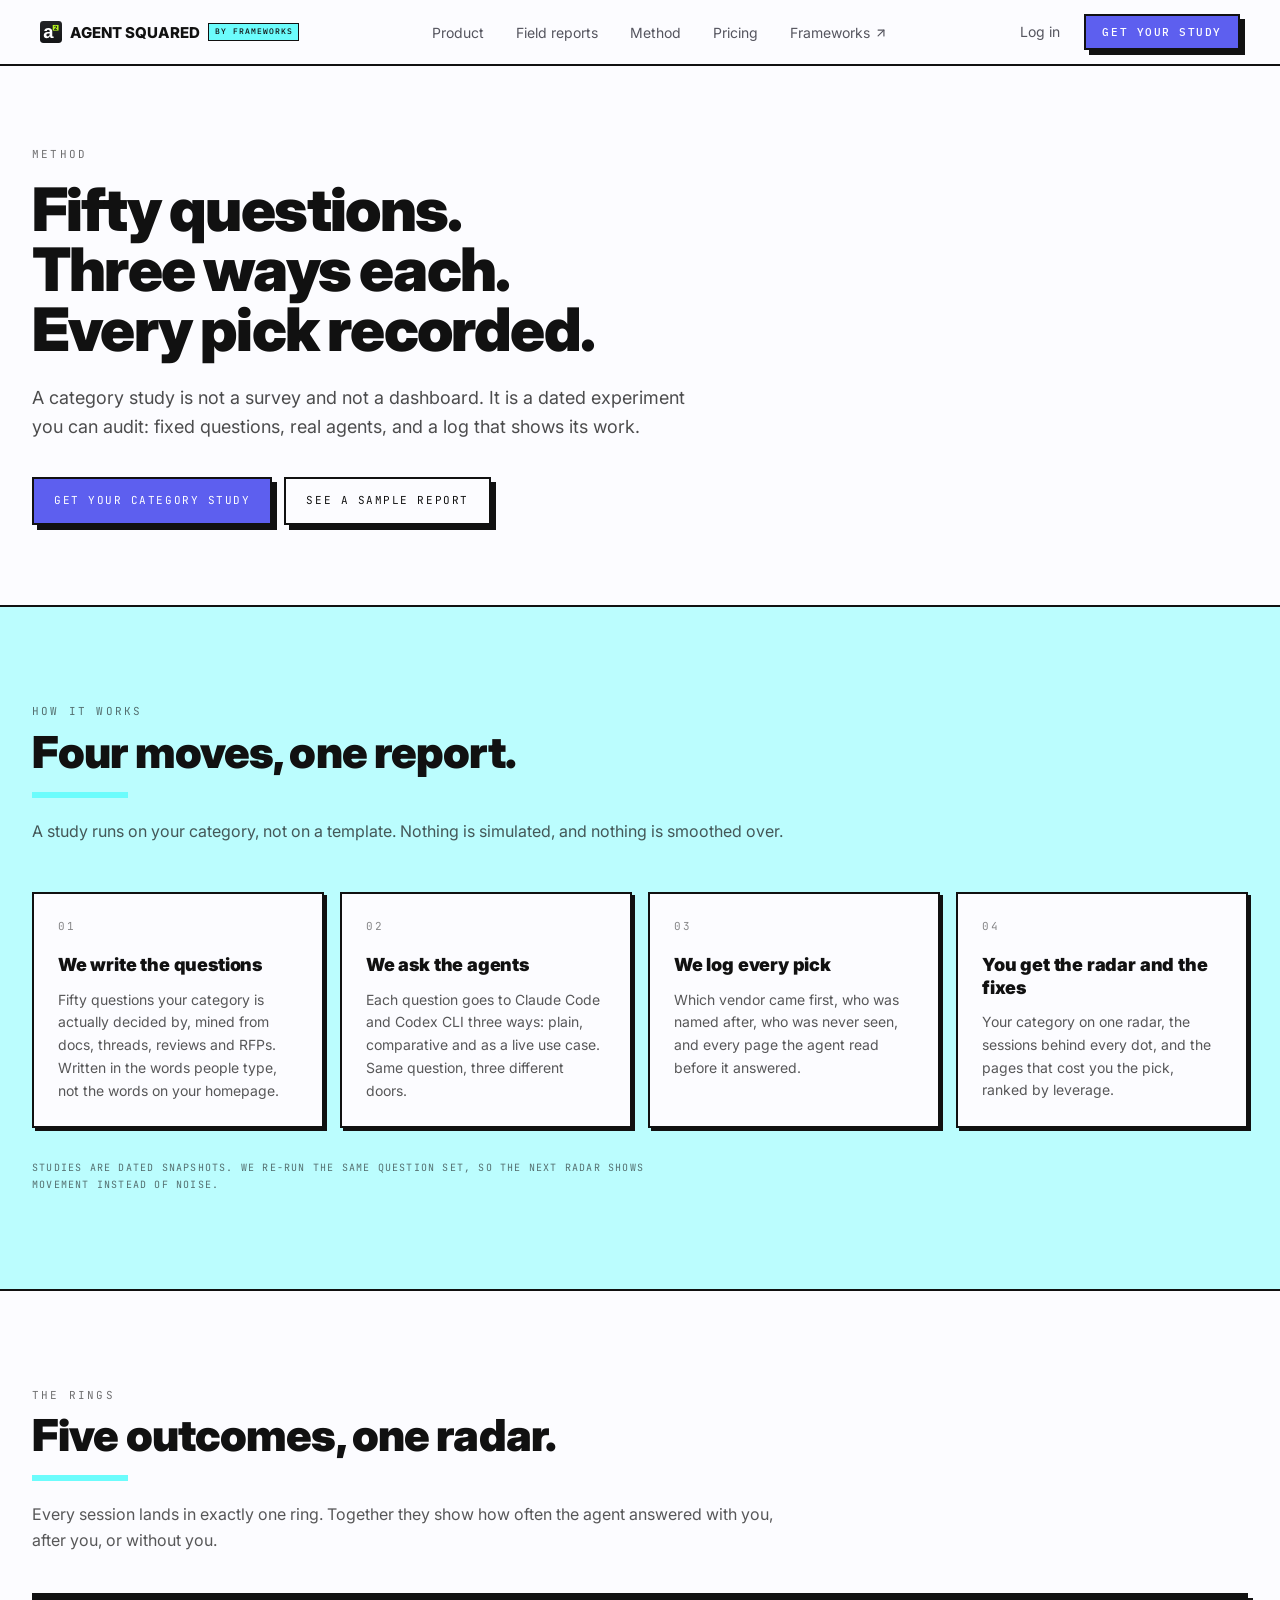
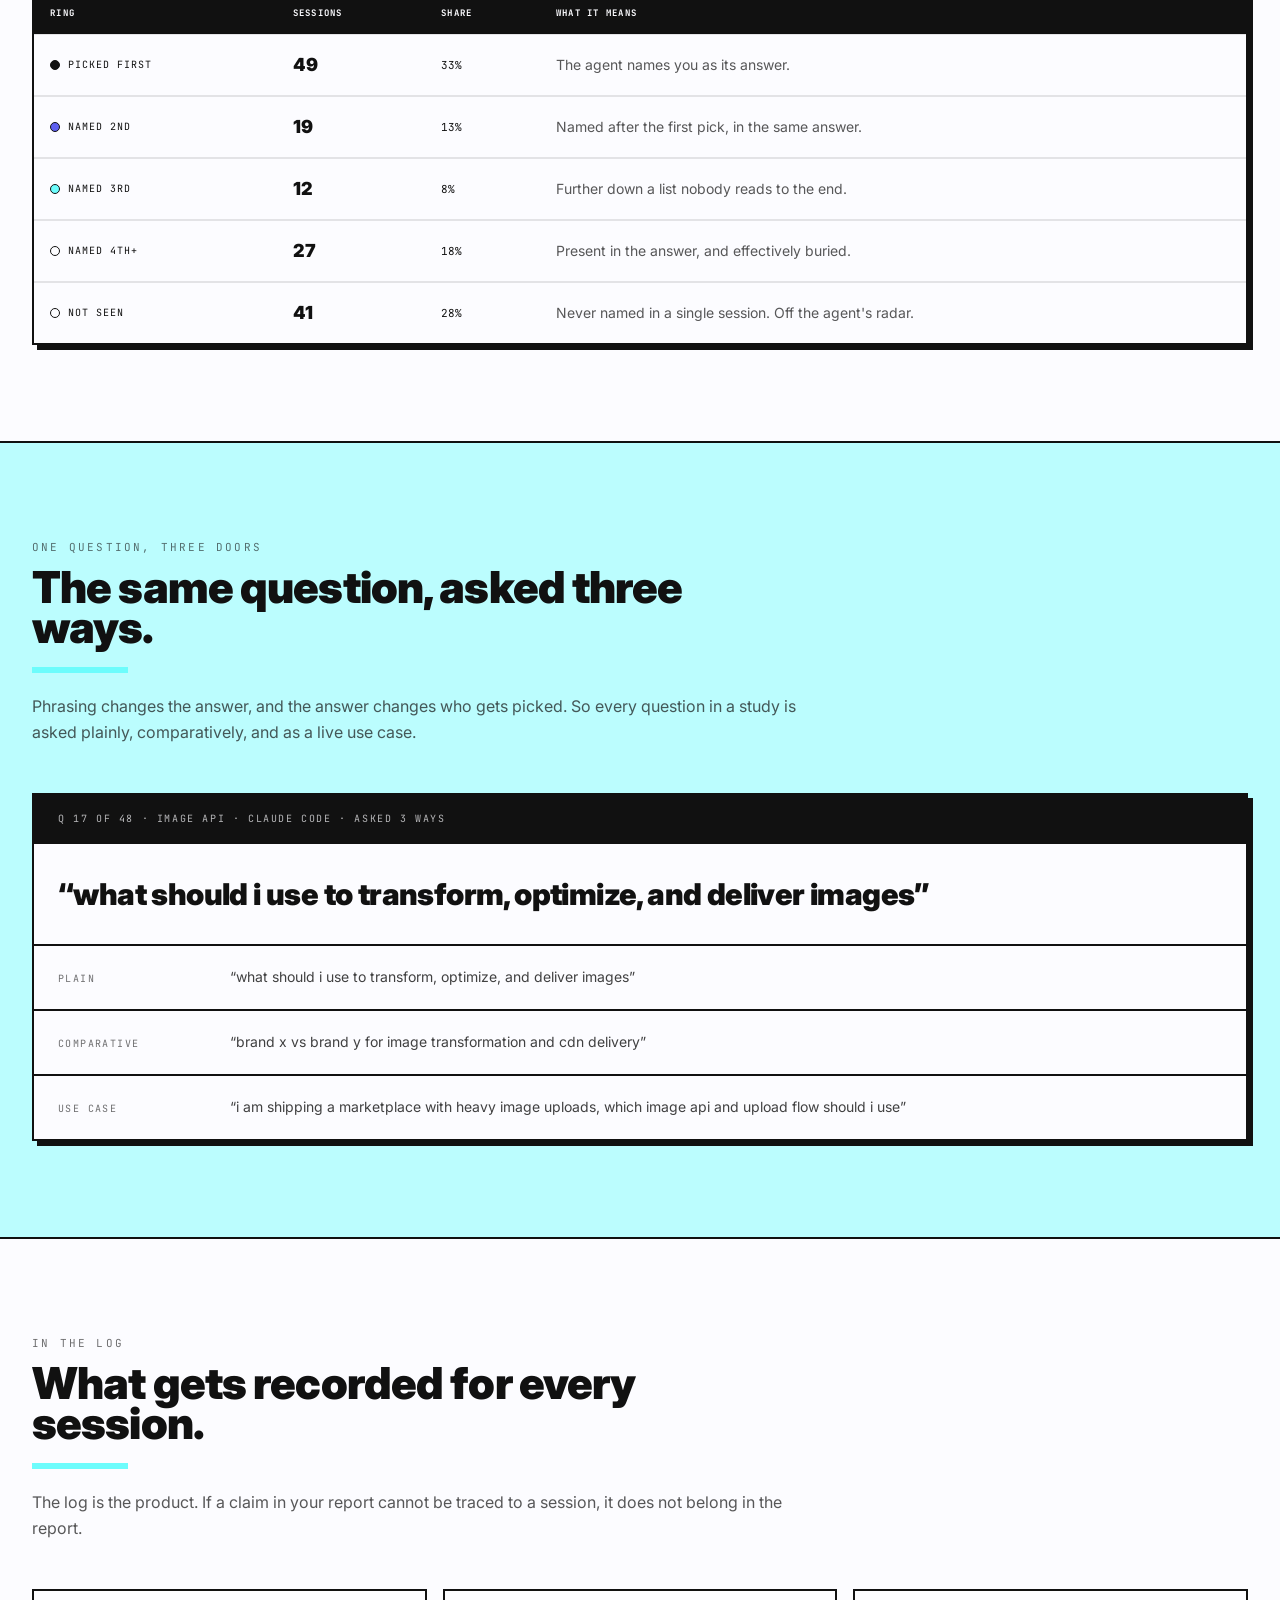
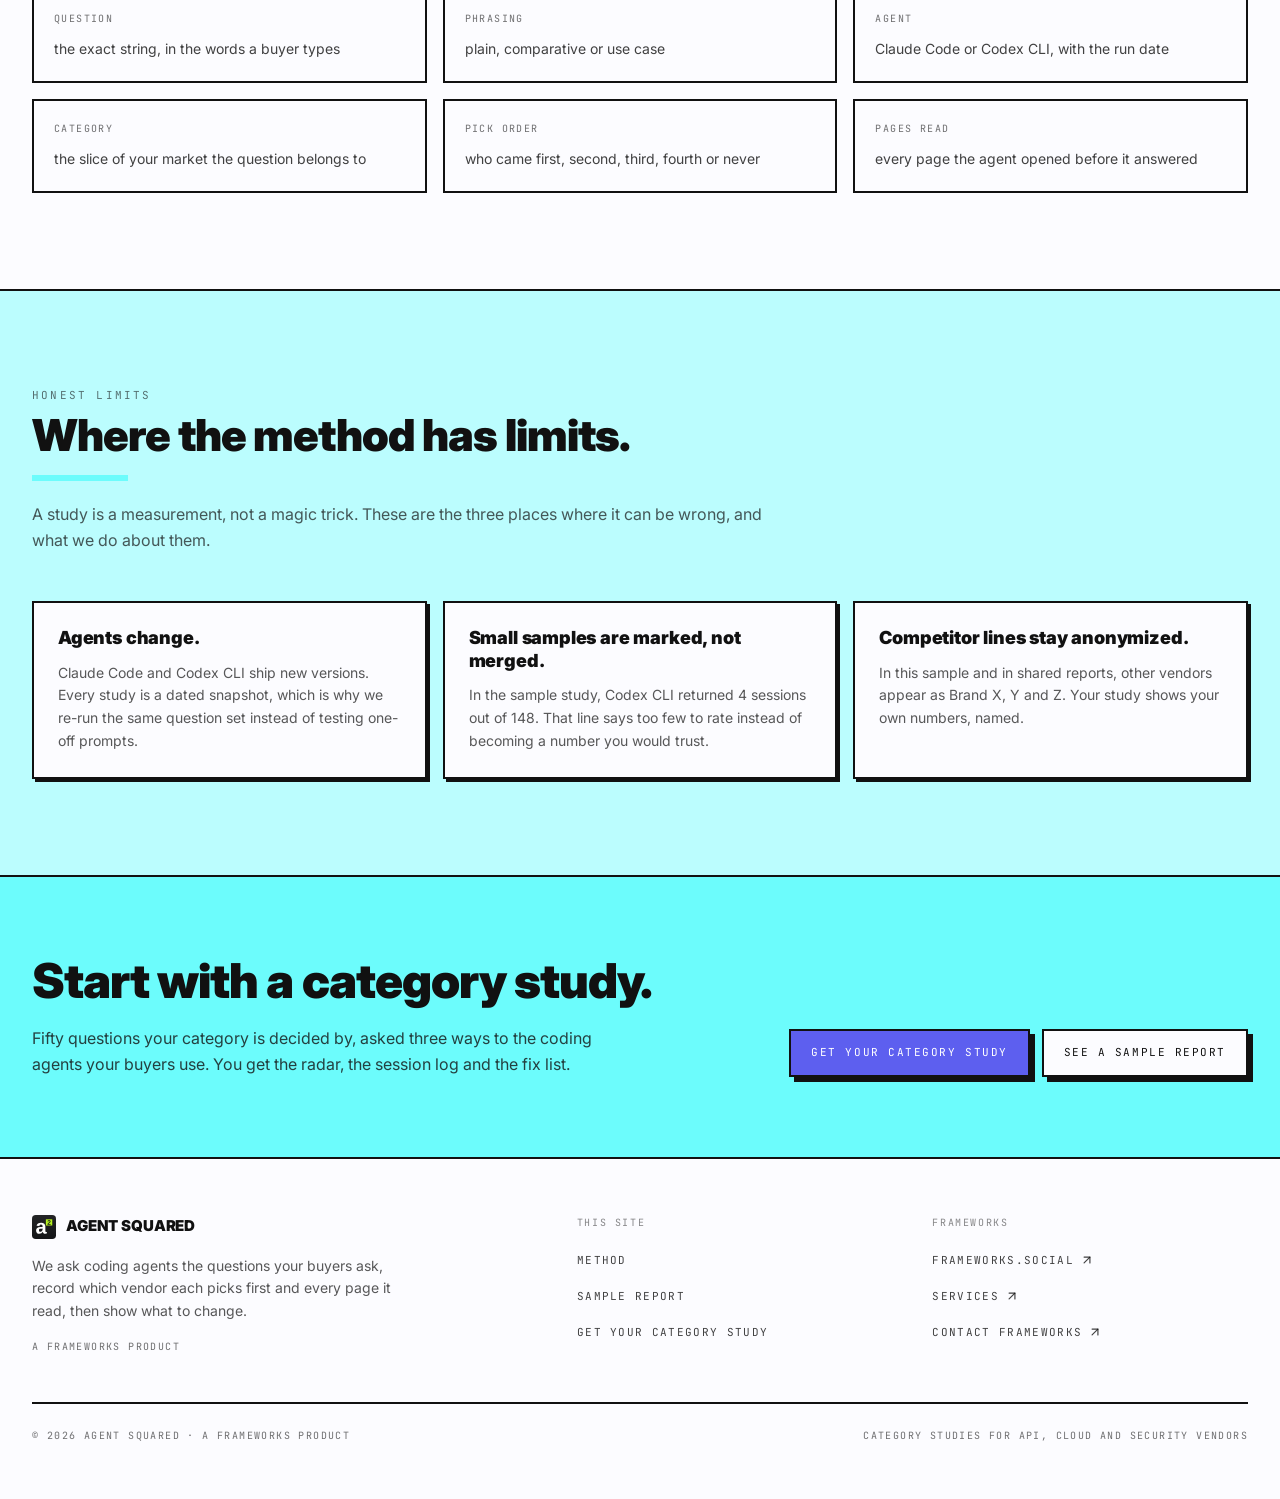
==== site/method/index.html @ c42c4f25 "Revert the release of staging to main (1306102) Undoes merge 1306102 at Robley's request; main is ba" ====
<!doctype html>
<html lang="en">
<head>
<meta charset="utf-8">
<meta name="viewport" content="width=device-width,initial-scale=1">
<title>Method · Agent Squared</title>
<meta name="description" content="Agent Squared asks coding agents the questions your buyers ask, records which vendor each picks first and every page it read, then shows what to change.">
<link rel="icon" href="../icon.svg" sizes="any" type="image/svg+xml">
<link rel="preconnect" href="https://fonts.googleapis.com">
<link rel="preconnect" href="https://fonts.gstatic.com" crossorigin>
<link rel="stylesheet" href="https://fonts.googleapis.com/css2?family=Inter:wght@400;500;700;800;900&amp;family=JetBrains+Mono:wght@400;500&amp;family=IBM+Plex+Mono:wght@400;500&amp;display=swap">
<link rel="stylesheet" href="../assets/agent-squared.css">
<link rel="stylesheet" href="../assets/site-header.css">
</head>
<body>
<div id="root"><div class="flex min-h-screen flex-col bg-paper text-ink">
<header class="site-header" data-site-header="" data-section="Nav">
  <nav class="site-header__bar" aria-label="Primary">
    <div class="site-header__brand">
      <a href="../" class="site-header__home" aria-label="Agent Squared, home"><svg xmlns="http://www.w3.org/2000/svg" class="site-header__mark" aria-hidden="true" focusable="false" viewBox="0 0 64 64"><defs><linearGradient id="a2g-h" x1="0" y1="0" x2="0" y2="1"><stop offset="0" stop-color="#232426"/><stop offset="1" stop-color="#141517"/></linearGradient></defs><rect width="64" height="64" rx="10" fill="url(#a2g-h)"/><path fill="#FFFFFF" d="M19.65 50Q15.52 50 13.21 47.75Q10.89 45.5 10.89 41.43Q10.89 37.01 13.77 34.7Q16.65 32.38 22.12 32.33L28.25 32.23V30.78Q28.25 27.99 27.27 26.64Q26.3 25.29 24.09 25.29Q22.04 25.29 21.08 26.22Q20.12 27.15 19.89 29.31L12.18 28.94Q12.89 24.79 15.98 22.64Q19.07 20.5 24.41 20.5Q29.8 20.5 32.72 23.16Q35.64 25.81 35.64 30.7V41.06Q35.64 43.45 36.17 44.36Q36.71 45.27 37.98 45.27Q38.82 45.27 39.61 45.11V49.11Q38.95 49.26 38.42 49.4Q37.9 49.53 37.37 49.61Q36.84 49.68 36.25 49.74Q35.66 49.79 34.87 49.79Q32.09 49.79 30.76 48.42Q29.43 47.06 29.17 44.4H29.01Q25.91 50 19.65 50ZM28.25 36.3 24.46 36.35Q21.88 36.46 20.81 36.92Q19.73 37.38 19.16 38.33Q18.6 39.27 18.6 40.85Q18.6 42.87 19.53 43.86Q20.46 44.85 22.02 44.85Q23.75 44.85 25.18 43.9Q26.62 42.95 27.43 41.28Q28.25 39.61 28.25 37.75Z"/><rect x="37" y="11.5" width="17" height="16.5" fill="#B5F21F"/><path fill="#161718" d="M41.26 25.9V24.22Q41.73 23.18 42.61 22.19Q43.48 21.2 44.8 20.13Q46.08 19.1 46.59 18.43Q47.1 17.75 47.1 17.11Q47.1 15.53 45.51 15.53Q44.73 15.53 44.33 15.94Q43.92 16.36 43.8 17.2L41.36 17.06Q41.57 15.37 42.62 14.49Q43.68 13.6 45.49 13.6Q47.45 13.6 48.5 14.49Q49.55 15.39 49.55 17.01Q49.55 17.86 49.22 18.55Q48.88 19.23 48.36 19.81Q47.83 20.4 47.19 20.9Q46.55 21.41 45.95 21.89Q45.35 22.37 44.85 22.86Q44.36 23.35 44.12 23.91H49.74V25.9Z"/></svg><span class="site-header__name">Agent Squared</span></a>
      <a href="https://frameworks.social" target="_blank" rel="noreferrer" class="site-header__badge">By Frameworks</a>
    </div>
    <ul class="site-header__links">
      <li><a href="../#product" class="site-header__link">Product</a></li>
      <li><a href="../#field-report" class="site-header__link">Field reports</a></li>
      <li><a href="../#method" class="site-header__link">Method</a></li>
      <li><a href="#" class="site-header__link">Pricing</a></li>
      <li><a href="https://frameworks.social" target="_blank" rel="noreferrer" class="site-header__link site-header__link--ext">Frameworks<svg xmlns="http://www.w3.org/2000/svg" width="24" height="24" viewBox="0 0 24 24" fill="none" stroke="currentColor" stroke-width="2" stroke-linecap="round" stroke-linejoin="round" class="site-header__ext-icon" aria-hidden="true"><path d="M7 7h10v10"></path><path d="M7 17 17 7"></path></svg></a></li>
    </ul>
    <div class="site-header__actions">
      <a href="../signin/" class="site-header__link">Log in</a>
      <a href="../#study" class="site-header__cta">Get your study</a>
    </div>
    <button type="button" class="site-header__toggle" aria-expanded="false" aria-controls="mobile-menu"><span data-menu-label="">Menu</span><span class="site-header__burger" aria-hidden="true"><span></span><span></span></span></button>
  </nav>
  <div id="mobile-menu" class="site-header__menu" hidden="">
    <ul>
      <li><a href="../#product">Product</a></li>
      <li><a href="../#field-report">Field reports</a></li>
      <li><a href="../#method">Method</a></li>
      <li><a href="#">Pricing</a></li>
      <li><a href="https://frameworks.social" target="_blank" rel="noreferrer">Frameworks<svg xmlns="http://www.w3.org/2000/svg" width="24" height="24" viewBox="0 0 24 24" fill="none" stroke="currentColor" stroke-width="2" stroke-linecap="round" stroke-linejoin="round" class="site-header__ext-icon" aria-hidden="true"><path d="M7 7h10v10"></path><path d="M7 17 17 7"></path></svg></a></li>
      <li><a href="../signin/">Log in</a></li>
    </ul>
    <a href="../#study" class="site-header__cta">Get your study</a>
  </div>
</header>
<main class="site-main flex-1"><section class="border-b-2 border-ink bg-paper"><div class="mx-auto max-w-7xl px-5 py-14 sm:px-8 lg:py-20"><p class="font-mono text-[11px] uppercase tracking-[0.2em] text-ink/60">Method</p><h1 class="mt-4 max-w-4xl text-4xl font-black leading-[0.98] tracking-[-0.03em] sm:text-5xl lg:text-6xl">Fifty questions.<br>Three ways each.<br>Every pick recorded.</h1><p class="mt-6 max-w-2xl text-lg leading-relaxed text-ink/75">A category study is not a survey and not a dashboard. It is a dated experiment you can audit: fixed questions, real agents, and a log that shows its work.</p><div class="mt-9 flex flex-wrap gap-3"><a class="inline-flex min-h-[48px] items-center justify-center gap-2 border-2 border-ink px-5 py-3 text-center font-mono text-[11px] uppercase leading-tight tracking-[0.14em] transition-transform duration-150 hover:-translate-y-[2px] active:translate-y-0 bg-electric text-white fw-shadow" href="../study/">Get your category study</a><a class="inline-flex min-h-[48px] items-center justify-center gap-2 border-2 border-ink px-5 py-3 text-center font-mono text-[11px] uppercase leading-tight tracking-[0.14em] transition-transform duration-150 hover:-translate-y-[2px] active:translate-y-0 bg-paper text-ink fw-shadow" href="../sample-report/">See a sample report</a></div></div></section><section class="border-b-2 border-ink bg-signal/45"><div class="mx-auto max-w-7xl px-5 py-16 sm:px-8 lg:py-24"><div class="max-w-3xl "><p class="font-mono text-[11px] uppercase tracking-[0.2em] text-ink/60">How it works</p><h2 class="mt-3 text-3xl font-black leading-[1.05] tracking-[-0.02em] sm:text-4xl lg:text-[2.75rem]">Four moves, one report.</h2><div class="mt-5 h-[6px] w-24 bg-signal"></div><p class="mt-5 text-base leading-relaxed text-ink/70">A study runs on your category, not on a template. Nothing is simulated, and nothing is smoothed over.</p></div><ol class="mt-12 grid gap-4 lg:grid-cols-4"><li class="flex flex-col border-2 border-ink bg-paper p-6 fw-shadow-sm"><span class="font-mono text-[11px] uppercase tracking-[0.18em] text-ink/50">01</span><h3 class="mt-5 text-lg font-black leading-tight tracking-[-0.01em]">We write the questions</h3><p class="mt-3 text-sm leading-relaxed text-ink/70">Fifty questions your category is actually decided by, mined from docs, threads, reviews and RFPs. Written in the words people type, not the words on your homepage.</p></li><li class="flex flex-col border-2 border-ink bg-paper p-6 fw-shadow-sm"><span class="font-mono text-[11px] uppercase tracking-[0.18em] text-ink/50">02</span><h3 class="mt-5 text-lg font-black leading-tight tracking-[-0.01em]">We ask the agents</h3><p class="mt-3 text-sm leading-relaxed text-ink/70">Each question goes to Claude Code and Codex CLI three ways: plain, comparative and as a live use case. Same question, three different doors.</p></li><li class="flex flex-col border-2 border-ink bg-paper p-6 fw-shadow-sm"><span class="font-mono text-[11px] uppercase tracking-[0.18em] text-ink/50">03</span><h3 class="mt-5 text-lg font-black leading-tight tracking-[-0.01em]">We log every pick</h3><p class="mt-3 text-sm leading-relaxed text-ink/70">Which vendor came first, who was named after, who was never seen, and every page the agent read before it answered.</p></li><li class="flex flex-col border-2 border-ink bg-paper p-6 fw-shadow-sm"><span class="font-mono text-[11px] uppercase tracking-[0.18em] text-ink/50">04</span><h3 class="mt-5 text-lg font-black leading-tight tracking-[-0.01em]">You get the radar and the fixes</h3><p class="mt-3 text-sm leading-relaxed text-ink/70">Your category on one radar, the sessions behind every dot, and the pages that cost you the pick, ranked by leverage.</p></li></ol><p class="mt-8 max-w-2xl font-mono text-[10px] uppercase leading-relaxed tracking-[0.12em] text-ink/60">Studies are dated snapshots. We re-run the same question set, so the next radar shows movement instead of noise.</p></div></section><section class="border-b-2 border-ink bg-paper"><div class="mx-auto max-w-7xl px-5 py-16 sm:px-8 lg:py-24"><div class="max-w-3xl "><p class="font-mono text-[11px] uppercase tracking-[0.2em] text-ink/60">The rings</p><h2 class="mt-3 text-3xl font-black leading-[1.05] tracking-[-0.02em] sm:text-4xl lg:text-[2.75rem]">Five outcomes, one radar.</h2><div class="mt-5 h-[6px] w-24 bg-signal"></div><p class="mt-5 text-base leading-relaxed text-ink/70">Every session lands in exactly one ring. Together they show how often the agent answered with you, after you, or without you.</p></div><div class="mt-10 overflow-x-auto border-2 border-ink bg-paper fw-shadow"><table class="w-full min-w-[640px] border-collapse text-left"><thead><tr class="bg-ink text-paper"><th class="px-4 py-3 font-mono text-[9px] uppercase tracking-[0.14em]">Ring</th><th class="px-4 py-3 font-mono text-[9px] uppercase tracking-[0.14em]">Sessions</th><th class="px-4 py-3 font-mono text-[9px] uppercase tracking-[0.14em]">Share</th><th class="px-4 py-3 font-mono text-[9px] uppercase tracking-[0.14em]">What it means</th></tr></thead><tbody><tr class="border-t-2 border-ink/10"><td class="px-4 py-4"><span class="flex items-center gap-2 font-mono text-[10px] uppercase tracking-[0.1em]"><span class="h-2.5 w-2.5 shrink-0 rounded-full border border-ink" style="background: rgb(17, 17, 17);"></span>PICKED FIRST</span></td><td class="px-4 py-4 text-lg font-black">49</td><td class="px-4 py-4 font-mono text-[11px]">33%</td><td class="px-4 py-4 text-sm text-ink/70">The agent names you as its answer.</td></tr><tr class="border-t-2 border-ink/10"><td class="px-4 py-4"><span class="flex items-center gap-2 font-mono text-[10px] uppercase tracking-[0.1em]"><span class="h-2.5 w-2.5 shrink-0 rounded-full border border-ink" style="background: rgb(93, 95, 239);"></span>NAMED 2ND</span></td><td class="px-4 py-4 text-lg font-black">19</td><td class="px-4 py-4 font-mono text-[11px]">13%</td><td class="px-4 py-4 text-sm text-ink/70">Named after the first pick, in the same answer.</td></tr><tr class="border-t-2 border-ink/10"><td class="px-4 py-4"><span class="flex items-center gap-2 font-mono text-[10px] uppercase tracking-[0.1em]"><span class="h-2.5 w-2.5 shrink-0 rounded-full border border-ink" style="background: rgb(108, 252, 252);"></span>NAMED 3RD</span></td><td class="px-4 py-4 text-lg font-black">12</td><td class="px-4 py-4 font-mono text-[11px]">8%</td><td class="px-4 py-4 text-sm text-ink/70">Further down a list nobody reads to the end.</td></tr><tr class="border-t-2 border-ink/10"><td class="px-4 py-4"><span class="flex items-center gap-2 font-mono text-[10px] uppercase tracking-[0.1em]"><span class="h-2.5 w-2.5 shrink-0 rounded-full border border-ink" style="background: rgb(252, 252, 255);"></span>NAMED 4TH+</span></td><td class="px-4 py-4 text-lg font-black">27</td><td class="px-4 py-4 font-mono text-[11px]">18%</td><td class="px-4 py-4 text-sm text-ink/70">Present in the answer, and effectively buried.</td></tr><tr class="border-t-2 border-ink/10"><td class="px-4 py-4"><span class="flex items-center gap-2 font-mono text-[10px] uppercase tracking-[0.1em]"><span class="h-2.5 w-2.5 shrink-0 rounded-full border border-ink" style="background: transparent;"></span>NOT SEEN</span></td><td class="px-4 py-4 text-lg font-black">41</td><td class="px-4 py-4 font-mono text-[11px]">28%</td><td class="px-4 py-4 text-sm text-ink/70">Never named in a single session. Off the agent's radar.</td></tr></tbody></table></div></div></section><section class="border-b-2 border-ink bg-signal/45"><div class="mx-auto max-w-7xl px-5 py-16 sm:px-8 lg:py-24"><div class="max-w-3xl "><p class="font-mono text-[11px] uppercase tracking-[0.2em] text-ink/60">One question, three doors</p><h2 class="mt-3 text-3xl font-black leading-[1.05] tracking-[-0.02em] sm:text-4xl lg:text-[2.75rem]">The same question, asked three ways.</h2><div class="mt-5 h-[6px] w-24 bg-signal"></div><p class="mt-5 text-base leading-relaxed text-ink/70">Phrasing changes the answer, and the answer changes who gets picked. So every question in a study is asked plainly, comparatively, and as a live use case.</p></div><div class="mt-12 border-2 border-ink bg-paper fw-shadow"><div class="border-b-2 border-ink bg-ink px-6 py-4"><p class="font-mono text-[10px] uppercase tracking-[0.16em] text-paper/70">Q 17 of 48 · Image API · Claude Code · asked 3 ways</p></div><p class="px-6 py-8 text-2xl font-black leading-tight tracking-[-0.02em] sm:text-3xl">“what should i use to transform, optimize, and deliver images”</p><div class="divide-y-2 divide-ink border-t-2 border-ink"><div class="grid gap-3 px-6 py-5 sm:grid-cols-[160px_1fr] sm:items-baseline"><span class="font-mono text-[10px] uppercase tracking-[0.14em] text-ink/60">Plain</span><p class="text-sm leading-relaxed text-ink/80">“what should i use to transform, optimize, and deliver images”</p></div><div class="grid gap-3 px-6 py-5 sm:grid-cols-[160px_1fr] sm:items-baseline"><span class="font-mono text-[10px] uppercase tracking-[0.14em] text-ink/60">Comparative</span><p class="text-sm leading-relaxed text-ink/80">“brand x vs brand y for image transformation and cdn delivery”</p></div><div class="grid gap-3 px-6 py-5 sm:grid-cols-[160px_1fr] sm:items-baseline"><span class="font-mono text-[10px] uppercase tracking-[0.14em] text-ink/60">Use case</span><p class="text-sm leading-relaxed text-ink/80">“i am shipping a marketplace with heavy image uploads, which image api and upload flow should i use”</p></div></div></div></div></section><section class="border-b-2 border-ink bg-paper"><div class="mx-auto max-w-7xl px-5 py-16 sm:px-8 lg:py-24"><div class="max-w-3xl "><p class="font-mono text-[11px] uppercase tracking-[0.2em] text-ink/60">In the log</p><h2 class="mt-3 text-3xl font-black leading-[1.05] tracking-[-0.02em] sm:text-4xl lg:text-[2.75rem]">What gets recorded for every session.</h2><div class="mt-5 h-[6px] w-24 bg-signal"></div><p class="mt-5 text-base leading-relaxed text-ink/70">The log is the product. If a claim in your report cannot be traced to a session, it does not belong in the report.</p></div><dl class="mt-12 grid gap-4 sm:grid-cols-2 lg:grid-cols-3"><div class="border-2 border-ink bg-paper p-5"><dt class="font-mono text-[10px] uppercase tracking-[0.14em] text-ink/60">Question</dt><dd class="mt-3 text-sm leading-relaxed text-ink/80">the exact string, in the words a buyer types</dd></div><div class="border-2 border-ink bg-paper p-5"><dt class="font-mono text-[10px] uppercase tracking-[0.14em] text-ink/60">Phrasing</dt><dd class="mt-3 text-sm leading-relaxed text-ink/80">plain, comparative or use case</dd></div><div class="border-2 border-ink bg-paper p-5"><dt class="font-mono text-[10px] uppercase tracking-[0.14em] text-ink/60">Agent</dt><dd class="mt-3 text-sm leading-relaxed text-ink/80">Claude Code or Codex CLI, with the run date</dd></div><div class="border-2 border-ink bg-paper p-5"><dt class="font-mono text-[10px] uppercase tracking-[0.14em] text-ink/60">Category</dt><dd class="mt-3 text-sm leading-relaxed text-ink/80">the slice of your market the question belongs to</dd></div><div class="border-2 border-ink bg-paper p-5"><dt class="font-mono text-[10px] uppercase tracking-[0.14em] text-ink/60">Pick order</dt><dd class="mt-3 text-sm leading-relaxed text-ink/80">who came first, second, third, fourth or never</dd></div><div class="border-2 border-ink bg-paper p-5"><dt class="font-mono text-[10px] uppercase tracking-[0.14em] text-ink/60">Pages read</dt><dd class="mt-3 text-sm leading-relaxed text-ink/80">every page the agent opened before it answered</dd></div></dl></div></section><section class="border-b-2 border-ink bg-signal/45"><div class="mx-auto max-w-7xl px-5 py-16 sm:px-8 lg:py-24"><div class="max-w-3xl "><p class="font-mono text-[11px] uppercase tracking-[0.2em] text-ink/60">Honest limits</p><h2 class="mt-3 text-3xl font-black leading-[1.05] tracking-[-0.02em] sm:text-4xl lg:text-[2.75rem]">Where the method has limits.</h2><div class="mt-5 h-[6px] w-24 bg-signal"></div><p class="mt-5 text-base leading-relaxed text-ink/70">A study is a measurement, not a magic trick. These are the three places where it can be wrong, and what we do about them.</p></div><div class="mt-12 grid gap-4 lg:grid-cols-3"><div class="border-2 border-ink bg-paper p-6 fw-shadow-sm"><h3 class="text-lg font-black leading-tight tracking-[-0.01em]">Agents change.</h3><p class="mt-3 text-sm leading-relaxed text-ink/70">Claude Code and Codex CLI ship new versions. Every study is a dated snapshot, which is why we re-run the same question set instead of testing one-off prompts.</p></div><div class="border-2 border-ink bg-paper p-6 fw-shadow-sm"><h3 class="text-lg font-black leading-tight tracking-[-0.01em]">Small samples are marked, not merged.</h3><p class="mt-3 text-sm leading-relaxed text-ink/70">In the sample study, Codex CLI returned 4 sessions out of 148. That line says too few to rate instead of becoming a number you would trust.</p></div><div class="border-2 border-ink bg-paper p-6 fw-shadow-sm"><h3 class="text-lg font-black leading-tight tracking-[-0.01em]">Competitor lines stay anonymized.</h3><p class="mt-3 text-sm leading-relaxed text-ink/70">In this sample and in shared reports, other vendors appear as Brand X, Y and Z. Your study shows your own numbers, named.</p></div></div></div></section><section class="border-b-2 border-ink bg-signal"><div class="mx-auto grid max-w-7xl gap-8 px-5 py-16 sm:px-8 lg:grid-cols-[1.4fr_1fr] lg:items-end lg:py-20"><div><h2 class="text-3xl font-black leading-[1.05] tracking-[-0.02em] sm:text-4xl lg:text-5xl">Start with a category study.</h2><p class="mt-5 max-w-xl text-base leading-relaxed text-ink/80">Fifty questions your category is decided by, asked three ways to the coding agents your buyers use. You get the radar, the session log and the fix list.</p></div><div class="flex flex-wrap gap-3 lg:justify-end"><a class="inline-flex min-h-[48px] items-center justify-center gap-2 border-2 border-ink px-5 py-3 text-center font-mono text-[11px] uppercase leading-tight tracking-[0.14em] transition-transform duration-150 hover:-translate-y-[2px] active:translate-y-0 bg-electric text-white fw-shadow" href="../study/">Get your category study</a><a class="inline-flex min-h-[48px] items-center justify-center gap-2 border-2 border-ink px-5 py-3 text-center font-mono text-[11px] uppercase leading-tight tracking-[0.14em] transition-transform duration-150 hover:-translate-y-[2px] active:translate-y-0 bg-paper text-ink fw-shadow" href="../sample-report/">See a sample report</a></div></div></section></main>
<footer class="bg-paper"><div class="mx-auto max-w-7xl px-5 py-14 sm:px-8"><div class="grid gap-10 lg:grid-cols-[1.6fr_1fr_1fr]"><div><div class="flex items-center gap-2.5"><svg xmlns="http://www.w3.org/2000/svg" class="h-6 w-6" aria-hidden="true" focusable="false" viewBox="0 0 64 64"><defs><linearGradient id="a2g-f" x1="0" y1="0" x2="0" y2="1"><stop offset="0" stop-color="#232426"/><stop offset="1" stop-color="#141517"/></linearGradient></defs><rect width="64" height="64" rx="10" fill="url(#a2g-f)"/><path fill="#FFFFFF" d="M19.65 50Q15.52 50 13.21 47.75Q10.89 45.5 10.89 41.43Q10.89 37.01 13.77 34.7Q16.65 32.38 22.12 32.33L28.25 32.23V30.78Q28.25 27.99 27.27 26.64Q26.3 25.29 24.09 25.29Q22.04 25.29 21.08 26.22Q20.12 27.15 19.89 29.31L12.18 28.94Q12.89 24.79 15.98 22.64Q19.07 20.5 24.41 20.5Q29.8 20.5 32.72 23.16Q35.64 25.81 35.64 30.7V41.06Q35.64 43.45 36.17 44.36Q36.71 45.27 37.98 45.27Q38.82 45.27 39.61 45.11V49.11Q38.95 49.26 38.42 49.4Q37.9 49.53 37.37 49.61Q36.84 49.68 36.25 49.74Q35.66 49.79 34.87 49.79Q32.09 49.79 30.76 48.42Q29.43 47.06 29.17 44.4H29.01Q25.91 50 19.65 50ZM28.25 36.3 24.46 36.35Q21.88 36.46 20.81 36.92Q19.73 37.38 19.16 38.33Q18.6 39.27 18.6 40.85Q18.6 42.87 19.53 43.86Q20.46 44.85 22.02 44.85Q23.75 44.85 25.18 43.9Q26.62 42.95 27.43 41.28Q28.25 39.61 28.25 37.75Z"/><rect x="37" y="11.5" width="17" height="16.5" fill="#B5F21F"/><path fill="#161718" d="M41.26 25.9V24.22Q41.73 23.18 42.61 22.19Q43.48 21.2 44.8 20.13Q46.08 19.1 46.59 18.43Q47.1 17.75 47.1 17.11Q47.1 15.53 45.51 15.53Q44.73 15.53 44.33 15.94Q43.92 16.36 43.8 17.2L41.36 17.06Q41.57 15.37 42.62 14.49Q43.68 13.6 45.49 13.6Q47.45 13.6 48.5 14.49Q49.55 15.39 49.55 17.01Q49.55 17.86 49.22 18.55Q48.88 19.23 48.36 19.81Q47.83 20.4 47.19 20.9Q46.55 21.41 45.95 21.89Q45.35 22.37 44.85 22.86Q44.36 23.35 44.12 23.91H49.74V25.9Z"/></svg><span class="text-[15px] font-black uppercase tracking-[-0.01em]">Agent Squared</span></div><p class="mt-4 max-w-sm text-sm leading-relaxed text-ink/70">We ask coding agents the questions your buyers ask, record which vendor each picks first and every page it read, then show what to change.</p><p class="mt-4 font-mono text-[10px] uppercase tracking-[0.14em] text-ink/60">A Frameworks product</p></div><div><p class="font-mono text-[10px] uppercase tracking-[0.16em] text-ink/50">This site</p><ul class="mt-4 space-y-3"><li><a class="font-mono text-[11px] uppercase tracking-[0.12em] text-ink/80 transition-colors hover:text-electric" href="../method/">Method</a></li><li><a class="font-mono text-[11px] uppercase tracking-[0.12em] text-ink/80 transition-colors hover:text-electric" href="../sample-report/">Sample report</a></li><li><a class="font-mono text-[11px] uppercase tracking-[0.12em] text-ink/80 transition-colors hover:text-electric" href="../study/">Get your category study</a></li></ul></div><div><p class="font-mono text-[10px] uppercase tracking-[0.16em] text-ink/50">Frameworks</p><ul class="mt-4 space-y-3"><li><a href="https://frameworks.social" target="_blank" rel="noreferrer" class="inline-flex items-center gap-1.5 font-mono text-[11px] uppercase tracking-[0.12em] text-ink/80 transition-colors hover:text-electric">frameworks.social<svg xmlns="http://www.w3.org/2000/svg" width="24" height="24" viewBox="0 0 24 24" fill="none" stroke="currentColor" stroke-width="2" stroke-linecap="round" stroke-linejoin="round" class="lucide lucide-arrow-up-right h-3.5 w-3.5"><path d="M7 7h10v10"></path><path d="M7 17 17 7"></path></svg></a></li><li><a href="https://frameworks.social/Services" target="_blank" rel="noreferrer" class="inline-flex items-center gap-1.5 font-mono text-[11px] uppercase tracking-[0.12em] text-ink/80 transition-colors hover:text-electric">Services<svg xmlns="http://www.w3.org/2000/svg" width="24" height="24" viewBox="0 0 24 24" fill="none" stroke="currentColor" stroke-width="2" stroke-linecap="round" stroke-linejoin="round" class="lucide lucide-arrow-up-right h-3.5 w-3.5"><path d="M7 7h10v10"></path><path d="M7 17 17 7"></path></svg></a></li><li><a href="https://frameworks.social/Contact" target="_blank" rel="noreferrer" class="inline-flex items-center gap-1.5 font-mono text-[11px] uppercase tracking-[0.12em] text-ink/80 transition-colors hover:text-electric">Contact Frameworks<svg xmlns="http://www.w3.org/2000/svg" width="24" height="24" viewBox="0 0 24 24" fill="none" stroke="currentColor" stroke-width="2" stroke-linecap="round" stroke-linejoin="round" class="lucide lucide-arrow-up-right h-3.5 w-3.5"><path d="M7 7h10v10"></path><path d="M7 17 17 7"></path></svg></a></li></ul></div></div><div class="mt-12 flex flex-col gap-3 border-t-2 border-ink pt-6 sm:flex-row sm:items-center sm:justify-between"><p class="font-mono text-[10px] uppercase tracking-[0.14em] text-ink/60">© <span data-year="">2026</span> Agent Squared · a Frameworks product</p><p class="font-mono text-[10px] uppercase tracking-[0.14em] text-ink/60">Category studies for API, cloud and security vendors</p></div></div></footer>
</div></div>
<script src="../assets/agent-squared.js"></script>
</body>
</html>
---- site/assets/agent-squared.css ----
*,:before,:after,::backdrop{--tw-border-spacing-x:0;--tw-border-spacing-y:0;--tw-translate-x:0;--tw-translate-y:0;--tw-rotate:0;--tw-skew-x:0;--tw-skew-y:0;--tw-scale-x:1;--tw-scale-y:1;--tw-pan-x: ;--tw-pan-y: ;--tw-pinch-zoom: ;--tw-scroll-snap-strictness:proximity;--tw-gradient-from-position: ;--tw-gradient-via-position: ;--tw-gradient-to-position: ;--tw-ordinal: ;--tw-slashed-zero: ;--tw-numeric-figure: ;--tw-numeric-spacing: ;--tw-numeric-fraction: ;--tw-ring-inset: ;--tw-ring-offset-width:0px;--tw-ring-offset-color:#fff;--tw-ring-color:#3b82f680;--tw-ring-offset-shadow:0 0 #0000;--tw-ring-shadow:0 0 #0000;--tw-shadow:0 0 #0000;--tw-shadow-colored:0 0 #0000;--tw-blur: ;--tw-brightness: ;--tw-contrast: ;--tw-grayscale: ;--tw-hue-rotate: ;--tw-invert: ;--tw-saturate: ;--tw-sepia: ;--tw-drop-shadow: ;--tw-backdrop-blur: ;--tw-backdrop-brightness: ;--tw-backdrop-contrast: ;--tw-backdrop-grayscale: ;--tw-backdrop-hue-rotate: ;--tw-backdrop-invert: ;--tw-backdrop-opacity: ;--tw-backdrop-saturate: ;--tw-backdrop-sepia: ;--tw-contain-size: ;--tw-contain-layout: ;--tw-contain-paint: ;--tw-contain-style: }*,:before,:after{box-sizing:border-box;border:0 solid #e5e7eb}:before,:after{--tw-content:""}html,:host{-webkit-text-size-adjust:100%;tab-size:4;font-feature-settings:normal;font-variation-settings:normal;-webkit-tap-highlight-color:transparent;font-family:ui-sans-serif,system-ui,sans-serif,Apple Color Emoji,Segoe UI Emoji,Segoe UI Symbol,Noto Color Emoji;line-height:1.5}body{line-height:inherit;margin:0}hr{height:0;color:inherit;border-top-width:1px}abbr:where([title]){-webkit-text-decoration:underline dotted;text-decoration:underline dotted}h1,h2,h3,h4,h5,h6{font-size:inherit;font-weight:inherit}a{color:inherit;-webkit-text-decoration:inherit;text-decoration:inherit}b,strong{font-weight:bolder}code,kbd,samp,pre{font-family:var(--font-mono);font-feature-settings:normal;font-variation-settings:normal;font-size:1em}small{font-size:80%}sub,sup{vertical-align:baseline;font-size:75%;line-height:0;position:relative}sub{bottom:-.25em}sup{top:-.5em}table{text-indent:0;border-color:inherit;border-collapse:collapse}button,input,optgroup,select,textarea{font-feature-settings:inherit;font-variation-settings:inherit;font-family:inherit;font-size:100%;font-weight:inherit;line-height:inherit;letter-spacing:inherit;color:inherit;margin:0;padding:0}button,select{text-transform:none}button,input:where([type=button]),input:where([type=reset]),input:where([type=submit]){-webkit-appearance:button;background-color:#0000;background-image:none}:-moz-focusring{outline:auto}:-moz-ui-invalid{box-shadow:none}progress{vertical-align:baseline}::-webkit-inner-spin-button{height:auto}::-webkit-outer-spin-button{height:auto}[type=search]{-webkit-appearance:textfield;outline-offset:-2px}::-webkit-search-decoration{-webkit-appearance:none}::-webkit-file-upload-button{-webkit-appearance:button;font:inherit}summary{display:list-item}blockquote,dl,dd,h1,h2,h3,h4,h5,h6,hr,figure,p,pre{margin:0}fieldset{margin:0;padding:0}legend{padding:0}ol,ul,menu{margin:0;padding:0;list-style:none}dialog{padding:0}textarea{resize:vertical}input::-moz-placeholder{opacity:1;color:#9ca3af}textarea::-moz-placeholder{opacity:1;color:#9ca3af}input::placeholder,textarea::placeholder{opacity:1;color:#9ca3af}button,[role=button]{cursor:pointer}:disabled{cursor:default}img,svg,video,canvas,audio,iframe,embed,object{vertical-align:middle;display:block}img,video{max-width:100%;height:auto}[hidden]:where(:not([hidden=until-found])){display:none}:root{--background:0 0% 100%;--foreground:0 0% 3.9%;--card:0 0% 100%;--card-foreground:0 0% 3.9%;--popover:0 0% 100%;--popover-foreground:0 0% 3.9%;--primary:0 0% 9%;--primary-foreground:0 0% 98%;--secondary:0 0% 96.1%;--secondary-foreground:0 0% 9%;--muted:0 0% 96.1%;--muted-foreground:0 0% 45.1%;--accent:0 0% 96.1%;--accent-foreground:0 0% 9%;--destructive:0 84.2% 60.2%;--destructive-foreground:0 0% 98%;--border:0 0% 89.8%;--input:0 0% 89.8%;--ring:0 0% 3.9%;--chart-1:12 76% 61%;--chart-2:173 58% 39%;--chart-3:197 37% 24%;--chart-4:43 74% 66%;--chart-5:27 87% 67%;--radius:.5rem;--font-heading:"Inter", ui-sans-serif, system-ui, sans-serif;--font-body:"Inter", ui-sans-serif, system-ui, sans-serif;--font-display:"Inter", ui-sans-serif, system-ui, sans-serif;--font-mono:"JetBrains Mono", ui-monospace, SFMono-Regular, Menlo, Monaco, Consolas, "Liberation Mono", "Courier New", monospace;--sidebar-background:0 0% 98%;--sidebar-foreground:240 5.3% 26.1%;--sidebar-primary:240 5.9% 10%;--sidebar-primary-foreground:0 0% 98%;--sidebar-accent:240 4.8% 95.9%;--sidebar-accent-foreground:240 5.9% 10%;--sidebar-border:220 13% 91%;--sidebar-ring:217.2 91.2% 59.8%}.dark{--background:0 0% 3.9%;--foreground:0 0% 98%;--card:0 0% 3.9%;--card-foreground:0 0% 98%;--popover:0 0% 3.9%;--popover-foreground:0 0% 98%;--primary:0 0% 98%;--primary-foreground:0 0% 9%;--secondary:0 0% 14.9%;--secondary-foreground:0 0% 98%;--muted:0 0% 14.9%;--muted-foreground:0 0% 63.9%;--accent:0 0% 14.9%;--accent-foreground:0 0% 98%;--destructive:0 62.8% 30.6%;--destructive-foreground:0 0% 98%;--border:0 0% 14.9%;--input:0 0% 14.9%;--ring:0 0% 83.1%;--chart-1:220 70% 50%;--chart-2:160 60% 45%;--chart-3:30 80% 55%;--chart-4:280 65% 60%;--chart-5:340 75% 55%;--sidebar-background:240 5.9% 10%;--sidebar-foreground:240 4.8% 95.9%;--sidebar-primary:224.3 76.3% 48%;--sidebar-primary-foreground:0 0% 100%;--sidebar-accent:240 3.7% 15.9%;--sidebar-accent-foreground:240 4.8% 95.9%;--sidebar-border:240 3.7% 15.9%;--sidebar-ring:217.2 91.2% 59.8%}*{border-color:hsl(var(--border));outline-color:hsl(var(--ring) / .5)}body{background-color:hsl(var(--background));font-family:var(--font-body);color:hsl(var(--foreground))}.container{width:100%}@media (width>=640px){.container{max-width:640px}}@media (width>=768px){.container{max-width:768px}}@media (width>=1024px){.container{max-width:1024px}}@media (width>=1280px){.container{max-width:1280px}}@media (width>=1536px){.container{max-width:1536px}}.sr-only{clip:rect(0, 0, 0, 0);white-space:nowrap;border-width:0;width:1px;height:1px;margin:-1px;padding:0;position:absolute;overflow:hidden}.pointer-events-none{pointer-events:none}.pointer-events-auto{pointer-events:auto}.visible{visibility:visible}.invisible{visibility:hidden}.static{position:static}.fixed{position:fixed}.absolute{position:absolute}.relative{position:relative}.sticky{position:sticky}.inset-0{inset:0}.inset-x-0{left:0;right:0}.inset-y-0{top:0;bottom:0}.-bottom-12{bottom:-3rem}.-left-12{left:-3rem}.-right-12{right:-3rem}.-top-12{top:-3rem}.bottom-0{bottom:0}.bottom-\[-16px\]{bottom:-16px}.left-0{left:0}.left-1{left:.25rem}.left-1\/2{left:50%}.left-2{left:.5rem}.left-3{left:.75rem}.left-\[4px\]{left:4px}.left-\[50\%\]{left:50%}.right-0{right:0}.right-1{right:.25rem}.right-2{right:.5rem}.right-3{right:.75rem}.right-4{right:1rem}.top-0{top:0}.top-1\.5{top:.375rem}.top-1\/2{top:50%}.top-2{top:.5rem}.top-3\.5{top:.875rem}.top-4{top:1rem}.top-5{top:1.25rem}.top-9{top:2.25rem}.top-\[1px\]{top:1px}.top-\[50\%\]{top:50%}.top-\[60\%\]{top:60%}.top-full{top:100%}.isolate{isolation:isolate}.z-10{z-index:10}.z-20{z-index:20}.z-50{z-index:50}.z-\[100\]{z-index:100}.z-\[1\]{z-index:1}.-mx-1{margin-left:-.25rem;margin-right:-.25rem}.mx-2{margin-left:.5rem;margin-right:.5rem}.mx-3\.5{margin-left:.875rem;margin-right:.875rem}.mx-auto{margin-left:auto;margin-right:auto}.my-0\.5{margin-top:.125rem;margin-bottom:.125rem}.my-1{margin-top:.25rem;margin-bottom:.25rem}.-ml-4{margin-left:-1rem}.-mt-4{margin-top:-1rem}.mb-1{margin-bottom:.25rem}.mb-10{margin-bottom:2.5rem}.mb-2{margin-bottom:.5rem}.mb-3{margin-bottom:.75rem}.mb-4{margin-bottom:1rem}.mb-6{margin-bottom:1.5rem}.mb-8{margin-bottom:2rem}.ml-1{margin-left:.25rem}.ml-1\.5{margin-left:.375rem}.ml-auto{margin-left:auto}.mr-1{margin-right:.25rem}.mr-2{margin-right:.5rem}.mt-0\.5{margin-top:.125rem}.mt-1\.5{margin-top:.375rem}.mt-10{margin-top:2.5rem}.mt-12{margin-top:3rem}.mt-2{margin-top:.5rem}.mt-24{margin-top:6rem}.mt-3{margin-top:.75rem}.mt-4{margin-top:1rem}.mt-5{margin-top:1.25rem}.mt-6{margin-top:1.5rem}.mt-7{margin-top:1.75rem}.mt-8{margin-top:2rem}.mt-9{margin-top:2.25rem}.mt-auto{margin-top:auto}.block{display:block}.inline-block{display:inline-block}.inline{display:inline}.flex{display:flex}.inline-flex{display:inline-flex}.table{display:table}.grid{display:grid}.hidden{display:none}.aspect-square{aspect-ratio:1}.aspect-video{aspect-ratio:16/9}.size-4{width:1rem;height:1rem}.h-0\.5{height:.125rem}.h-1{height:.25rem}.h-1\.5{height:.375rem}.h-10{height:2.5rem}.h-12{height:3rem}.h-14{height:3.5rem}.h-16{height:4rem}.h-2{height:.5rem}.h-2\.5{height:.625rem}.h-3{height:.75rem}.h-3\.5{height:.875rem}.h-4{height:1rem}.h-5{height:1.25rem}.h-6{height:1.5rem}.h-7{height:1.75rem}.h-8{height:2rem}.h-9{height:2.25rem}.h-\[120px\]{height:120px}.h-\[1px\]{height:1px}.h-\[6px\]{height:6px}.h-\[var\(--radix-navigation-menu-viewport-height\)\]{height:var(--radix-navigation-menu-viewport-height)}.h-\[var\(--radix-select-trigger-height\)\]{height:var(--radix-select-trigger-height)}.h-auto{height:auto}.h-full{height:100%}.h-px{height:1px}.h-svh{height:100svh}.max-h-96{max-height:24rem}.max-h-\[300px\]{max-height:300px}.max-h-screen{max-height:100vh}.min-h-0{min-height:0}.min-h-\[28px\]{min-height:28px}.min-h-\[40px\]{min-height:40px}.min-h-\[48px\]{min-height:48px}.min-h-\[60px\]{min-height:60px}.min-h-screen{min-height:100vh}.min-h-svh{min-height:100svh}.w-0{width:0}.w-1{width:.25rem}.w-10{width:2.5rem}.w-14{width:3.5rem}.w-16{width:4rem}.w-2{width:.5rem}.w-2\.5{width:.625rem}.w-24{width:6rem}.w-3{width:.75rem}.w-3\.5{width:.875rem}.w-3\/4{width:75%}.w-4{width:1rem}.w-5{width:1.25rem}.w-6{width:1.5rem}.w-64{width:16rem}.w-7{width:1.75rem}.w-72{width:18rem}.w-8{width:2rem}.w-9{width:2.25rem}.w-\[--sidebar-width\]{width:var(--sidebar-width)}.w-\[100px\]{width:100px}.w-\[1px\]{width:1px}.w-\[78\.2\%\]{width:78.2%}.w-auto{width:auto}.w-full{width:100%}.w-max{width:max-content}.w-px{width:1px}.min-w-0{min-width:0}.min-w-10{min-width:2.5rem}.min-w-5{min-width:1.25rem}.min-w-8{min-width:2rem}.min-w-9{min-width:2.25rem}.min-w-\[12rem\]{min-width:12rem}.min-w-\[640px\]{min-width:640px}.min-w-\[680px\]{min-width:680px}.min-w-\[880px\]{min-width:880px}.min-w-\[8rem\]{min-width:8rem}.min-w-\[var\(--radix-select-trigger-width\)\]{min-width:var(--radix-select-trigger-width)}.max-w-2xl{max-width:42rem}.max-w-3xl{max-width:48rem}.max-w-4xl{max-width:56rem}.max-w-7xl{max-width:80rem}.max-w-\[--skeleton-width\]{max-width:var(--skeleton-width)}.max-w-\[440px\]{max-width:440px}.max-w-\[640px\]{max-width:640px}.max-w-\[680px\]{max-width:680px}.max-w-lg{max-width:32rem}.max-w-max{max-width:max-content}.max-w-md{max-width:28rem}.max-w-sm{max-width:24rem}.max-w-xl{max-width:36rem}.flex-1{flex:1}.flex-shrink-0,.shrink-0{flex-shrink:0}.grow{flex-grow:1}.grow-0{flex-grow:0}.basis-full{flex-basis:100%}.caption-bottom{caption-side:bottom}.border-collapse{border-collapse:collapse}.-translate-x-1\/2{--tw-translate-x:-50%;transform:translate(var(--tw-translate-x), var(--tw-translate-y)) rotate(var(--tw-rotate)) skewX(var(--tw-skew-x)) skewY(var(--tw-skew-y)) scaleX(var(--tw-scale-x)) scaleY(var(--tw-scale-y))}.-translate-x-px{--tw-translate-x:-1px;transform:translate(var(--tw-translate-x), var(--tw-translate-y)) rotate(var(--tw-rotate)) skewX(var(--tw-skew-x)) skewY(var(--tw-skew-y)) scaleX(var(--tw-scale-x)) scaleY(var(--tw-scale-y))}.-translate-y-1\/2{--tw-translate-y:-50%;transform:translate(var(--tw-translate-x), var(--tw-translate-y)) rotate(var(--tw-rotate)) skewX(var(--tw-skew-x)) skewY(var(--tw-skew-y)) scaleX(var(--tw-scale-x)) scaleY(var(--tw-scale-y))}.translate-x-\[-50\%\]{--tw-translate-x:-50%;transform:translate(var(--tw-translate-x), var(--tw-translate-y)) rotate(var(--tw-rotate)) skewX(var(--tw-skew-x)) skewY(var(--tw-skew-y)) scaleX(var(--tw-scale-x)) scaleY(var(--tw-scale-y))}.translate-x-px{--tw-translate-x:1px;transform:translate(var(--tw-translate-x), var(--tw-translate-y)) rotate(var(--tw-rotate)) skewX(var(--tw-skew-x)) skewY(var(--tw-skew-y)) scaleX(var(--tw-scale-x)) scaleY(var(--tw-scale-y))}.translate-y-\[-50\%\]{--tw-translate-y:-50%;transform:translate(var(--tw-translate-x), var(--tw-translate-y)) rotate(var(--tw-rotate)) skewX(var(--tw-skew-x)) skewY(var(--tw-skew-y)) scaleX(var(--tw-scale-x)) scaleY(var(--tw-scale-y))}.rotate-45{--tw-rotate:45deg;transform:translate(var(--tw-translate-x), var(--tw-translate-y)) rotate(var(--tw-rotate)) skewX(var(--tw-skew-x)) skewY(var(--tw-skew-y)) scaleX(var(--tw-scale-x)) scaleY(var(--tw-scale-y))}.rotate-90{--tw-rotate:90deg;transform:translate(var(--tw-translate-x), var(--tw-translate-y)) rotate(var(--tw-rotate)) skewX(var(--tw-skew-x)) skewY(var(--tw-skew-y)) scaleX(var(--tw-scale-x)) scaleY(var(--tw-scale-y))}.transform{transform:translate(var(--tw-translate-x), var(--tw-translate-y)) rotate(var(--tw-rotate)) skewX(var(--tw-skew-x)) skewY(var(--tw-skew-y)) scaleX(var(--tw-scale-x)) scaleY(var(--tw-scale-y))}@keyframes pulse{50%{opacity:.5}}.animate-pulse{animation:2s cubic-bezier(.4,0,.6,1) infinite pulse}@keyframes spin{to{transform:rotate(360deg)}}.animate-spin{animation:1s linear infinite spin}.cursor-default{cursor:default}.cursor-pointer{cursor:pointer}.touch-none{touch-action:none}.select-none{-webkit-user-select:none;user-select:none}.resize{resize:both}.list-inside{list-style-position:inside}.list-disc{list-style-type:disc}.list-none{list-style-type:none}.grid-cols-2{grid-template-columns:repeat(2,minmax(0,1fr))}.grid-cols-3{grid-template-columns:repeat(3,minmax(0,1fr))}.grid-cols-5{grid-template-columns:repeat(5,minmax(0,1fr))}.flex-row{flex-direction:row}.flex-col{flex-direction:column}.flex-col-reverse{flex-direction:column-reverse}.flex-wrap{flex-wrap:wrap}.items-start{align-items:flex-start}.items-end{align-items:flex-end}.items-center{align-items:center}.items-baseline{align-items:baseline}.items-stretch{align-items:stretch}.justify-center{justify-content:center}.justify-between{justify-content:space-between}.gap-0\.5{gap:.125rem}.gap-1{gap:.25rem}.gap-1\.5{gap:.375rem}.gap-10{gap:2.5rem}.gap-12{gap:3rem}.gap-2{gap:.5rem}.gap-2\.5{gap:.625rem}.gap-3{gap:.75rem}.gap-4{gap:1rem}.gap-5{gap:1.25rem}.gap-7{gap:1.75rem}.gap-8{gap:2rem}.gap-x-3{-moz-column-gap:.75rem;column-gap:.75rem}.gap-x-4{-moz-column-gap:1rem;column-gap:1rem}.gap-y-1{row-gap:.25rem}.gap-y-1\.5{row-gap:.375rem}.space-x-1>:not([hidden])~:not([hidden]){--tw-space-x-reverse:0;margin-right:calc(.25rem * var(--tw-space-x-reverse));margin-left:calc(.25rem * calc(1 - var(--tw-space-x-reverse)))}.space-x-3>:not([hidden])~:not([hidden]){--tw-space-x-reverse:0;margin-right:calc(.75rem * var(--tw-space-x-reverse));margin-left:calc(.75rem * calc(1 - var(--tw-space-x-reverse)))}.space-x-4>:not([hidden])~:not([hidden]){--tw-space-x-reverse:0;margin-right:calc(1rem * var(--tw-space-x-reverse));margin-left:calc(1rem * calc(1 - var(--tw-space-x-reverse)))}.space-y-1>:not([hidden])~:not([hidden]){--tw-space-y-reverse:0;margin-top:calc(.25rem * calc(1 - var(--tw-space-y-reverse)));margin-bottom:calc(.25rem * var(--tw-space-y-reverse))}.space-y-1\.5>:not([hidden])~:not([hidden]){--tw-space-y-reverse:0;margin-top:calc(.375rem * calc(1 - var(--tw-space-y-reverse)));margin-bottom:calc(.375rem * var(--tw-space-y-reverse))}.space-y-2>:not([hidden])~:not([hidden]){--tw-space-y-reverse:0;margin-top:calc(.5rem * calc(1 - var(--tw-space-y-reverse)));margin-bottom:calc(.5rem * var(--tw-space-y-reverse))}.space-y-3>:not([hidden])~:not([hidden]){--tw-space-y-reverse:0;margin-top:calc(.75rem * calc(1 - var(--tw-space-y-reverse)));margin-bottom:calc(.75rem * var(--tw-space-y-reverse))}.space-y-4>:not([hidden])~:not([hidden]){--tw-space-y-reverse:0;margin-top:calc(1rem * calc(1 - var(--tw-space-y-reverse)));margin-bottom:calc(1rem * var(--tw-space-y-reverse))}.space-y-6>:not([hidden])~:not([hidden]){--tw-space-y-reverse:0;margin-top:calc(1.5rem * calc(1 - var(--tw-space-y-reverse)));margin-bottom:calc(1.5rem * var(--tw-space-y-reverse))}.divide-y>:not([hidden])~:not([hidden]){--tw-divide-y-reverse:0;border-top-width:calc(1px * calc(1 - var(--tw-divide-y-reverse)));border-bottom-width:calc(1px * var(--tw-divide-y-reverse))}.divide-y-2>:not([hidden])~:not([hidden]){--tw-divide-y-reverse:0;border-top-width:calc(2px * calc(1 - var(--tw-divide-y-reverse)));border-bottom-width:calc(2px * var(--tw-divide-y-reverse))}.divide-border>:not([hidden])~:not([hidden]){border-color:hsl(var(--border))}.divide-ink>:not([hidden])~:not([hidden]){--tw-divide-opacity:1;border-color:rgb(17 17 17/var(--tw-divide-opacity,1))}.overflow-auto{overflow:auto}.overflow-hidden{overflow:hidden}.overflow-x-auto{overflow-x:auto}.overflow-y-auto{overflow-y:auto}.overflow-x-hidden{overflow-x:hidden}.whitespace-nowrap{white-space:nowrap}.break-words{overflow-wrap:break-word}.rounded-2xl{border-radius:1rem}.rounded-\[2px\]{border-radius:2px}.rounded-\[inherit\]{border-radius:inherit}.rounded-full{border-radius:9999px}.rounded-lg{border-radius:var(--radius)}.rounded-md{border-radius:calc(var(--radius) - 2px)}.rounded-sm{border-radius:calc(var(--radius) - 4px)}.rounded-xl{border-radius:.75rem}.rounded-t-\[10px\]{border-top-left-radius:10px;border-top-right-radius:10px}.rounded-tl-sm{border-top-left-radius:calc(var(--radius) - 4px)}.border{border-width:1px}.border-2{border-width:2px}.border-4{border-width:4px}.border-\[1\.5px\]{border-width:1.5px}.border-y{border-top-width:1px;border-bottom-width:1px}.border-b{border-bottom-width:1px}.border-b-2{border-bottom-width:2px}.border-l{border-left-width:1px}.border-l-2{border-left-width:2px}.border-r{border-right-width:1px}.border-t{border-top-width:1px}.border-t-2{border-top-width:2px}.border-dashed{border-style:dashed}.border-\[--color-border\]{border-color:var(--color-border)}.border-border{border-color:hsl(var(--border))}.border-border\/50{border-color:hsl(var(--border) / .5)}.border-destructive{border-color:hsl(var(--destructive))}.border-destructive\/50{border-color:hsl(var(--destructive) / .5)}.border-ink{--tw-border-opacity:1;border-color:rgb(17 17 17/var(--tw-border-opacity,1))}.border-ink\/10{border-color:#1111111a}.border-ink\/15{border-color:#11111126}.border-ink\/35{border-color:#11111159}.border-input{border-color:hsl(var(--input))}.border-primary{border-color:hsl(var(--primary))}.border-primary\/50{border-color:hsl(var(--primary) / .5)}.border-sidebar-border{border-color:hsl(var(--sidebar-border))}.border-slate-100{--tw-border-opacity:1;border-color:rgb(241 245 249/var(--tw-border-opacity,1))}.border-slate-200{--tw-border-opacity:1;border-color:rgb(226 232 240/var(--tw-border-opacity,1))}.border-transparent{border-color:#0000}.border-l-transparent{border-left-color:#0000}.border-t-slate-800{--tw-border-opacity:1;border-top-color:rgb(30 41 59/var(--tw-border-opacity,1))}.border-t-transparent{border-top-color:#0000}.bg-\[--color-bg\]{background-color:var(--color-bg)}.bg-accent{background-color:hsl(var(--accent))}.bg-background{background-color:hsl(var(--background))}.bg-black\/80{background-color:#000c}.bg-border{background-color:hsl(var(--border))}.bg-card{background-color:hsl(var(--card))}.bg-destructive{background-color:hsl(var(--destructive))}.bg-destructive\/10{background-color:hsl(var(--destructive) / .1)}.bg-electric{--tw-bg-opacity:1;background-color:rgb(93 95 239/var(--tw-bg-opacity,1))}.bg-foreground{background-color:hsl(var(--foreground))}.bg-ink{--tw-bg-opacity:1;background-color:rgb(17 17 17/var(--tw-bg-opacity,1))}.bg-ink\/25{background-color:#11111140}.bg-muted{background-color:hsl(var(--muted))}.bg-muted\/50{background-color:hsl(var(--muted) / .5)}.bg-orange-100{--tw-bg-opacity:1;background-color:rgb(255 237 213/var(--tw-bg-opacity,1))}.bg-orange-400{--tw-bg-opacity:1;background-color:rgb(251 146 60/var(--tw-bg-opacity,1))}.bg-paper{--tw-bg-opacity:1;background-color:rgb(252 252 255/var(--tw-bg-opacity,1))}.bg-paper\/95{background-color:#fcfcfff2}.bg-popover{background-color:hsl(var(--popover))}.bg-primary{background-color:hsl(var(--primary))}.bg-primary\/10{background-color:hsl(var(--primary) / .1)}.bg-primary\/20{background-color:hsl(var(--primary) / .2)}.bg-secondary{background-color:hsl(var(--secondary))}.bg-sidebar{background-color:hsl(var(--sidebar-background))}.bg-sidebar-border{background-color:hsl(var(--sidebar-border))}.bg-signal{--tw-bg-opacity:1;background-color:rgb(108 252 252/var(--tw-bg-opacity,1))}.bg-signal\/40{background-color:#6cfcfc66}.bg-signal\/45{background-color:#6cfcfc73}.bg-signal\/60{background-color:#6cfcfc99}.bg-slate-100{--tw-bg-opacity:1;background-color:rgb(241 245 249/var(--tw-bg-opacity,1))}.bg-slate-200{--tw-bg-opacity:1;background-color:rgb(226 232 240/var(--tw-bg-opacity,1))}.bg-slate-50{--tw-bg-opacity:1;background-color:rgb(248 250 252/var(--tw-bg-opacity,1))}.bg-transparent{background-color:#0000}.bg-white{--tw-bg-opacity:1;background-color:rgb(255 255 255/var(--tw-bg-opacity,1))}.bg-gradient-to-b{background-image:linear-gradient(to bottom, var(--tw-gradient-stops))}.from-white{--tw-gradient-from:#fff var(--tw-gradient-from-position);--tw-gradient-to:#fff0 var(--tw-gradient-to-position);--tw-gradient-stops:var(--tw-gradient-from), var(--tw-gradient-to)}.to-slate-50{--tw-gradient-to:#f8fafc var(--tw-gradient-to-position)}.fill-current{fill:currentColor}.fill-primary{fill:hsl(var(--primary))}.object-contain{-o-object-fit:contain;object-fit:contain}.object-cover{-o-object-fit:cover;object-fit:cover}.p-0{padding:0}.p-1{padding:.25rem}.p-2{padding:.5rem}.p-3{padding:.75rem}.p-4{padding:1rem}.p-5{padding:1.25rem}.p-6{padding:1.5rem}.p-8{padding:2rem}.p-\[1px\]{padding:1px}.px-1{padding-left:.25rem;padding-right:.25rem}.px-1\.5{padding-left:.375rem;padding-right:.375rem}.px-2{padding-left:.5rem;padding-right:.5rem}.px-2\.5{padding-left:.625rem;padding-right:.625rem}.px-3{padding-left:.75rem;padding-right:.75rem}.px-4{padding-left:1rem;padding-right:1rem}.px-5{padding-left:1.25rem;padding-right:1.25rem}.px-6{padding-left:1.5rem;padding-right:1.5rem}.px-8{padding-left:2rem;padding-right:2rem}.py-0\.5{padding-top:.125rem;padding-bottom:.125rem}.py-1{padding-top:.25rem;padding-bottom:.25rem}.py-1\.5{padding-top:.375rem;padding-bottom:.375rem}.py-12{padding-top:3rem;padding-bottom:3rem}.py-14{padding-top:3.5rem;padding-bottom:3.5rem}.py-16{padding-top:4rem;padding-bottom:4rem}.py-2{padding-top:.5rem;padding-bottom:.5rem}.py-2\.5{padding-top:.625rem;padding-bottom:.625rem}.py-3{padding-top:.75rem;padding-bottom:.75rem}.py-4{padding-top:1rem;padding-bottom:1rem}.py-5{padding-top:1.25rem;padding-bottom:1.25rem}.py-6{padding-top:1.5rem;padding-bottom:1.5rem}.py-8{padding-top:2rem;padding-bottom:2rem}.pb-3{padding-bottom:.75rem}.pb-4{padding-bottom:1rem}.pb-5{padding-bottom:1.25rem}.pl-10{padding-left:2.5rem}.pl-2{padding-left:.5rem}.pl-2\.5{padding-left:.625rem}.pl-3{padding-left:.75rem}.pl-4{padding-left:1rem}.pl-6{padding-left:1.5rem}.pl-8{padding-left:2rem}.pr-2{padding-right:.5rem}.pr-2\.5{padding-right:.625rem}.pr-8{padding-right:2rem}.pt-0{padding-top:0}.pt-1{padding-top:.25rem}.pt-2{padding-top:.5rem}.pt-3{padding-top:.75rem}.pt-4{padding-top:1rem}.pt-6{padding-top:1.5rem}.text-left{text-align:left}.text-center{text-align:center}.text-right{text-align:right}.align-top{vertical-align:top}.align-middle{vertical-align:middle}.font-mono{font-family:var(--font-mono)}.text-2xl{font-size:1.5rem;line-height:2rem}.text-3xl{font-size:1.875rem;line-height:2.25rem}.text-4xl{font-size:2.25rem;line-height:2.5rem}.text-7xl{font-size:4.5rem;line-height:1}.text-\[0\.8rem\]{font-size:.8rem}.text-\[10px\]{font-size:10px}.text-\[11px\]{font-size:11px}.text-\[12px\]{font-size:12px}.text-\[15px\]{font-size:15px}.text-\[2\.6rem\]{font-size:2.6rem}.text-\[8px\]{font-size:8px}.text-\[9px\]{font-size:9px}.text-base{font-size:1rem;line-height:1.5rem}.text-lg{font-size:1.125rem;line-height:1.75rem}.text-sm{font-size:.875rem;line-height:1.25rem}.text-xl{font-size:1.25rem;line-height:1.75rem}.text-xs{font-size:.75rem;line-height:1rem}.font-black{font-weight:900}.font-bold{font-weight:700}.font-light{font-weight:300}.font-medium{font-weight:500}.font-normal{font-weight:400}.font-semibold{font-weight:600}.uppercase{text-transform:uppercase}.tabular-nums{--tw-numeric-spacing:tabular-nums;font-variant-numeric:var(--tw-ordinal) var(--tw-slashed-zero) var(--tw-numeric-figure) var(--tw-numeric-spacing) var(--tw-numeric-fraction)}.leading-\[0\.96\]{line-height:.96}.leading-\[0\.98\]{line-height:.98}.leading-\[1\.02\]{line-height:1.02}.leading-\[1\.05\]{line-height:1.05}.leading-none{line-height:1}.leading-relaxed{line-height:1.625}.leading-snug{line-height:1.375}.leading-tight{line-height:1.25}.tracking-\[-0\.01em\]{letter-spacing:-.01em}.tracking-\[-0\.025em\]{letter-spacing:-.025em}.tracking-\[-0\.02em\]{letter-spacing:-.02em}.tracking-\[-0\.035em\]{letter-spacing:-.035em}.tracking-\[-0\.03em\]{letter-spacing:-.03em}.tracking-\[0\.06em\]{letter-spacing:.06em}.tracking-\[0\.08em\]{letter-spacing:.08em}.tracking-\[0\.12em\]{letter-spacing:.12em}.tracking-\[0\.14em\]{letter-spacing:.14em}.tracking-\[0\.16em\]{letter-spacing:.16em}.tracking-\[0\.18em\]{letter-spacing:.18em}.tracking-\[0\.1em\]{letter-spacing:.1em}.tracking-\[0\.2em\]{letter-spacing:.2em}.tracking-tight{letter-spacing:-.025em}.tracking-wide{letter-spacing:.025em}.tracking-widest{letter-spacing:.1em}.text-accent-foreground{color:hsl(var(--accent-foreground))}.text-card-foreground{color:hsl(var(--card-foreground))}.text-current{color:currentColor}.text-destructive{color:hsl(var(--destructive))}.text-destructive-foreground{color:hsl(var(--destructive-foreground))}.text-electric{--tw-text-opacity:1;color:rgb(93 95 239/var(--tw-text-opacity,1))}.text-foreground{color:hsl(var(--foreground))}.text-foreground\/50{color:hsl(var(--foreground) / .5)}.text-ink{--tw-text-opacity:1;color:rgb(17 17 17/var(--tw-text-opacity,1))}.text-ink\/40{color:#1116}.text-ink\/45{color:#11111173}.text-ink\/50{color:#11111180}.text-ink\/55{color:#1111118c}.text-ink\/60{color:#1119}.text-ink\/70{color:#111111b3}.text-ink\/75{color:#111111bf}.text-ink\/80{color:#111c}.text-muted-foreground{color:hsl(var(--muted-foreground))}.text-orange-600{--tw-text-opacity:1;color:rgb(234 88 12/var(--tw-text-opacity,1))}.text-paper{--tw-text-opacity:1;color:rgb(252 252 255/var(--tw-text-opacity,1))}.text-paper\/70{color:#fcfcffb3}.text-popover-foreground{color:hsl(var(--popover-foreground))}.text-primary{color:hsl(var(--primary))}.text-primary-foreground{color:hsl(var(--primary-foreground))}.text-secondary-foreground{color:hsl(var(--secondary-foreground))}.text-sidebar-foreground{color:hsl(var(--sidebar-foreground))}.text-sidebar-foreground\/70{color:hsl(var(--sidebar-foreground) / .7)}.text-slate-300{--tw-text-opacity:1;color:rgb(203 213 225/var(--tw-text-opacity,1))}.text-slate-600{--tw-text-opacity:1;color:rgb(71 85 105/var(--tw-text-opacity,1))}.text-slate-700{--tw-text-opacity:1;color:rgb(51 65 85/var(--tw-text-opacity,1))}.text-slate-800{--tw-text-opacity:1;color:rgb(30 41 59/var(--tw-text-opacity,1))}.text-slate-900{--tw-text-opacity:1;color:rgb(15 23 42/var(--tw-text-opacity,1))}.text-white{--tw-text-opacity:1;color:rgb(255 255 255/var(--tw-text-opacity,1))}.underline{text-decoration-line:underline}.decoration-1{text-decoration-thickness:1px}.underline-offset-4{text-underline-offset:4px}.opacity-0{opacity:0}.opacity-50{opacity:.5}.opacity-60{opacity:.6}.opacity-70{opacity:.7}.opacity-90{opacity:.9}.shadow{--tw-shadow:0 1px 3px 0 #0000001a, 0 1px 2px -1px #0000001a;--tw-shadow-colored:0 1px 3px 0 var(--tw-shadow-color), 0 1px 2px -1px var(--tw-shadow-color);box-shadow:var(--tw-ring-offset-shadow,0 0 #0000), var(--tw-ring-shadow,0 0 #0000), var(--tw-shadow)}.shadow-\[0_0_0_1px_hsl\(var\(--sidebar-border\)\)\]{--tw-shadow:0 0 0 1px hsl(var(--sidebar-border));--tw-shadow-colored:0 0 0 1px var(--tw-shadow-color);box-shadow:var(--tw-ring-offset-shadow,0 0 #0000), var(--tw-ring-shadow,0 0 #0000), var(--tw-shadow)}.shadow-lg{--tw-shadow:0 10px 15px -3px #0000001a, 0 4px 6px -4px #0000001a;--tw-shadow-colored:0 10px 15px -3px var(--tw-shadow-color), 0 4px 6px -4px var(--tw-shadow-color);box-shadow:var(--tw-ring-offset-shadow,0 0 #0000), var(--tw-ring-shadow,0 0 #0000), var(--tw-shadow)}.shadow-md{--tw-shadow:0 4px 6px -1px #0000001a, 0 2px 4px -2px #0000001a;--tw-shadow-colored:0 4px 6px -1px var(--tw-shadow-color), 0 2px 4px -2px var(--tw-shadow-color);box-shadow:var(--tw-ring-offset-shadow,0 0 #0000), var(--tw-ring-shadow,0 0 #0000), var(--tw-shadow)}.shadow-none{--tw-shadow:0 0 #0000;--tw-shadow-colored:0 0 #0000;box-shadow:var(--tw-ring-offset-shadow,0 0 #0000), var(--tw-ring-shadow,0 0 #0000), var(--tw-shadow)}.shadow-sm{--tw-shadow:0 1px 2px 0 #0000000d;--tw-shadow-colored:0 1px 2px 0 var(--tw-shadow-color);box-shadow:var(--tw-ring-offset-shadow,0 0 #0000), var(--tw-ring-shadow,0 0 #0000), var(--tw-shadow)}.shadow-xl{--tw-shadow:0 20px 25px -5px #0000001a, 0 8px 10px -6px #0000001a;--tw-shadow-colored:0 20px 25px -5px var(--tw-shadow-color), 0 8px 10px -6px var(--tw-shadow-color);box-shadow:var(--tw-ring-offset-shadow,0 0 #0000), var(--tw-ring-shadow,0 0 #0000), var(--tw-shadow)}.outline-none{outline-offset:2px;outline:2px solid #0000}.outline{outline-style:solid}.ring{--tw-ring-offset-shadow:var(--tw-ring-inset) 0 0 0 var(--tw-ring-offset-width) var(--tw-ring-offset-color);--tw-ring-shadow:var(--tw-ring-inset) 0 0 0 calc(3px + var(--tw-ring-offset-width)) var(--tw-ring-color);box-shadow:var(--tw-ring-offset-shadow), var(--tw-ring-shadow), var(--tw-shadow,0 0 #0000)}.ring-0{--tw-ring-offset-shadow:var(--tw-ring-inset) 0 0 0 var(--tw-ring-offset-width) var(--tw-ring-offset-color);--tw-ring-shadow:var(--tw-ring-inset) 0 0 0 calc(0px + var(--tw-ring-offset-width)) var(--tw-ring-color);box-shadow:var(--tw-ring-offset-shadow), var(--tw-ring-shadow), var(--tw-shadow,0 0 #0000)}.ring-1{--tw-ring-offset-shadow:var(--tw-ring-inset) 0 0 0 var(--tw-ring-offset-width) var(--tw-ring-offset-color);--tw-ring-shadow:var(--tw-ring-inset) 0 0 0 calc(1px + var(--tw-ring-offset-width)) var(--tw-ring-color);box-shadow:var(--tw-ring-offset-shadow), var(--tw-ring-shadow), var(--tw-shadow,0 0 #0000)}.ring-ring{--tw-ring-color:hsl(var(--ring))}.ring-sidebar-ring{--tw-ring-color:hsl(var(--sidebar-ring))}.ring-offset-background{--tw-ring-offset-color:hsl(var(--background))}.blur{--tw-blur:blur(8px);filter:var(--tw-blur) var(--tw-brightness) var(--tw-contrast) var(--tw-grayscale) var(--tw-hue-rotate) var(--tw-invert) var(--tw-saturate) var(--tw-sepia) var(--tw-drop-shadow)}.filter{filter:var(--tw-blur) var(--tw-brightness) var(--tw-contrast) var(--tw-grayscale) var(--tw-hue-rotate) var(--tw-invert) var(--tw-saturate) var(--tw-sepia) var(--tw-drop-shadow)}.backdrop-blur{--tw-backdrop-blur:blur(8px);-webkit-backdrop-filter:var(--tw-backdrop-blur) var(--tw-backdrop-brightness) var(--tw-backdrop-contrast) var(--tw-backdrop-grayscale) var(--tw-backdrop-hue-rotate) var(--tw-backdrop-invert) var(--tw-backdrop-opacity) var(--tw-backdrop-saturate) var(--tw-backdrop-sepia);backdrop-filter:var(--tw-backdrop-blur) var(--tw-backdrop-brightness) var(--tw-backdrop-contrast) var(--tw-backdrop-grayscale) var(--tw-backdrop-hue-rotate) var(--tw-backdrop-invert) var(--tw-backdrop-opacity) var(--tw-backdrop-saturate) var(--tw-backdrop-sepia)}.transition{transition-property:color,background-color,border-color,text-decoration-color,fill,stroke,opacity,box-shadow,transform,filter,-webkit-backdrop-filter,backdrop-filter;transition-duration:.15s;transition-timing-function:cubic-bezier(.4,0,.2,1)}.transition-\[left\,right\,width\]{transition-property:left,right,width;transition-duration:.15s;transition-timing-function:cubic-bezier(.4,0,.2,1)}.transition-\[margin\,opacity\]{transition-property:margin,opacity;transition-duration:.15s;transition-timing-function:cubic-bezier(.4,0,.2,1)}.transition-\[width\,height\,padding\]{transition-property:width,height,padding;transition-duration:.15s;transition-timing-function:cubic-bezier(.4,0,.2,1)}.transition-\[width\]{transition-property:width;transition-duration:.15s;transition-timing-function:cubic-bezier(.4,0,.2,1)}.transition-all{transition-property:all;transition-duration:.15s;transition-timing-function:cubic-bezier(.4,0,.2,1)}.transition-colors{transition-property:color,background-color,border-color,text-decoration-color,fill,stroke;transition-duration:.15s;transition-timing-function:cubic-bezier(.4,0,.2,1)}.transition-opacity{transition-property:opacity;transition-duration:.15s;transition-timing-function:cubic-bezier(.4,0,.2,1)}.transition-transform{transition-property:transform;transition-duration:.15s;transition-timing-function:cubic-bezier(.4,0,.2,1)}.duration-1000{transition-duration:1s}.duration-150{transition-duration:.15s}.duration-200{transition-duration:.2s}.duration-300{transition-duration:.3s}.ease-in-out{transition-timing-function:cubic-bezier(.4,0,.2,1)}.ease-linear{transition-timing-function:linear}@keyframes enter{0%{opacity:var(--tw-enter-opacity,1);transform:translate3d(var(--tw-enter-translate-x,0), var(--tw-enter-translate-y,0), 0) scale3d(var(--tw-enter-scale,1), var(--tw-enter-scale,1), var(--tw-enter-scale,1)) rotate(var(--tw-enter-rotate,0))}}@keyframes exit{to{opacity:var(--tw-exit-opacity,1);transform:translate3d(var(--tw-exit-translate-x,0), var(--tw-exit-translate-y,0), 0) scale3d(var(--tw-exit-scale,1), var(--tw-exit-scale,1), var(--tw-exit-scale,1)) rotate(var(--tw-exit-rotate,0))}}.animate-in{--tw-enter-opacity:initial;--tw-enter-scale:initial;--tw-enter-rotate:initial;--tw-enter-translate-x:initial;--tw-enter-translate-y:initial;animation-name:enter;animation-duration:.15s}.fade-in-0{--tw-enter-opacity:0}.zoom-in-95{--tw-enter-scale:.95}.duration-1000{animation-duration:1s}.duration-150{animation-duration:.15s}.duration-200{animation-duration:.2s}.duration-300{animation-duration:.3s}.ease-in-out{animation-timing-function:cubic-bezier(.4,0,.2,1)}.ease-linear{animation-timing-function:linear}html{scroll-behavior:smooth}:focus-visible{outline-offset:2px;outline:2px solid #5d5fef}.fw-shadow{box-shadow:5px 5px #111}.fw-shadow-sm{box-shadow:3px 3px #111}.radar-rotate{transform-box:view-box;transform-origin:50%;animation:6s linear infinite radar-rotate}@keyframes radar-rotate{0%{transform:rotate(0)}to{transform:rotate(360deg)}}.radar-sweep{transform-origin:50%;animation:1.6s cubic-bezier(.4,0,.2,1) both radar-sweep}@keyframes radar-sweep{0%{opacity:1;transform:rotate(-90deg)}to{opacity:0;transform:rotate(270deg)}}.radar-blip{opacity:0;animation:.35s ease-out forwards radar-blip-pop;animation-delay:var(--blip-delay,0s)}@keyframes radar-blip-pop{to{opacity:1}}.radar-hl{opacity:0;transition:opacity .15s ease-out}.radar-blip:hover .radar-hl,.radar-blip:focus-visible .radar-hl{opacity:.6}.radar-blip:focus-visible{outline:none}@media (prefers-reduced-motion:reduce){.radar-rotate,.radar-sweep{opacity:0;animation:none}.radar-blip{opacity:1;animation:none}}.file\:border-0::file-selector-button{border-width:0}.file\:bg-transparent::file-selector-button{background-color:#0000}.file\:text-sm::file-selector-button{font-size:.875rem;line-height:1.25rem}.file\:font-medium::file-selector-button{font-weight:500}.file\:text-foreground::file-selector-button{color:hsl(var(--foreground))}.placeholder\:text-muted-foreground::placeholder{color:hsl(var(--muted-foreground))}.after\:absolute:after{content:var(--tw-content);position:absolute}.after\:-inset-2:after{content:var(--tw-content);inset:-.5rem}.after\:inset-y-0:after{content:var(--tw-content);top:0;bottom:0}.after\:left-1\/2:after{content:var(--tw-content);left:50%}.after\:w-1:after{content:var(--tw-content);width:.25rem}.after\:w-\[2px\]:after{content:var(--tw-content);width:2px}.after\:-translate-x-1\/2:after{content:var(--tw-content);--tw-translate-x:-50%;transform:translate(var(--tw-translate-x), var(--tw-translate-y)) rotate(var(--tw-rotate)) skewX(var(--tw-skew-x)) skewY(var(--tw-skew-y)) scaleX(var(--tw-scale-x)) scaleY(var(--tw-scale-y))}.first\:rounded-l-md:first-child{border-top-left-radius:calc(var(--radius) - 2px);border-bottom-left-radius:calc(var(--radius) - 2px)}.first\:border-l:first-child{border-left-width:1px}.last\:rounded-r-md:last-child{border-top-right-radius:calc(var(--radius) - 2px);border-bottom-right-radius:calc(var(--radius) - 2px)}.focus-within\:relative:focus-within{position:relative}.focus-within\:z-20:focus-within{z-index:20}.hover\:-translate-y-\[2px\]:hover{--tw-translate-y:-2px;transform:translate(var(--tw-translate-x), var(--tw-translate-y)) rotate(var(--tw-rotate)) skewX(var(--tw-skew-x)) skewY(var(--tw-skew-y)) scaleX(var(--tw-scale-x)) scaleY(var(--tw-scale-y))}.hover\:border-slate-300:hover{--tw-border-opacity:1;border-color:rgb(203 213 225/var(--tw-border-opacity,1))}.hover\:bg-accent:hover{background-color:hsl(var(--accent))}.hover\:bg-destructive\/80:hover{background-color:hsl(var(--destructive) / .8)}.hover\:bg-destructive\/90:hover{background-color:hsl(var(--destructive) / .9)}.hover\:bg-electric:hover{--tw-bg-opacity:1;background-color:rgb(93 95 239/var(--tw-bg-opacity,1))}.hover\:bg-muted:hover{background-color:hsl(var(--muted))}.hover\:bg-muted\/50:hover{background-color:hsl(var(--muted) / .5)}.hover\:bg-primary:hover{background-color:hsl(var(--primary))}.hover\:bg-primary\/80:hover{background-color:hsl(var(--primary) / .8)}.hover\:bg-primary\/90:hover{background-color:hsl(var(--primary) / .9)}.hover\:bg-secondary:hover{background-color:hsl(var(--secondary))}.hover\:bg-secondary\/80:hover{background-color:hsl(var(--secondary) / .8)}.hover\:bg-sidebar-accent:hover{background-color:hsl(var(--sidebar-accent))}.hover\:bg-signal\/40:hover{background-color:#6cfcfc66}.hover\:bg-signal\/50:hover{background-color:#6cfcfc80}.hover\:bg-slate-50:hover{--tw-bg-opacity:1;background-color:rgb(248 250 252/var(--tw-bg-opacity,1))}.hover\:text-accent-foreground:hover{color:hsl(var(--accent-foreground))}.hover\:text-electric:hover{--tw-text-opacity:1;color:rgb(93 95 239/var(--tw-text-opacity,1))}.hover\:text-foreground:hover{color:hsl(var(--foreground))}.hover\:text-muted-foreground:hover{color:hsl(var(--muted-foreground))}.hover\:text-primary-foreground:hover{color:hsl(var(--primary-foreground))}.hover\:text-sidebar-accent-foreground:hover{color:hsl(var(--sidebar-accent-foreground))}.hover\:text-white:hover{--tw-text-opacity:1;color:rgb(255 255 255/var(--tw-text-opacity,1))}.hover\:underline:hover{text-decoration-line:underline}.hover\:no-underline:hover{text-decoration-line:none}.hover\:opacity-100:hover{opacity:1}.hover\:shadow-\[0_0_0_1px_hsl\(var\(--sidebar-accent\)\)\]:hover{--tw-shadow:0 0 0 1px hsl(var(--sidebar-accent));--tw-shadow-colored:0 0 0 1px var(--tw-shadow-color);box-shadow:var(--tw-ring-offset-shadow,0 0 #0000), var(--tw-ring-shadow,0 0 #0000), var(--tw-shadow)}.hover\:after\:bg-sidebar-border:hover:after{content:var(--tw-content);background-color:hsl(var(--sidebar-border))}.focus\:border-electric:focus{--tw-border-opacity:1;border-color:rgb(93 95 239/var(--tw-border-opacity,1))}.focus\:bg-accent:focus{background-color:hsl(var(--accent))}.focus\:bg-primary:focus{background-color:hsl(var(--primary))}.focus\:text-accent-foreground:focus{color:hsl(var(--accent-foreground))}.focus\:text-primary-foreground:focus{color:hsl(var(--primary-foreground))}.focus\:opacity-100:focus{opacity:1}.focus\:outline-none:focus{outline-offset:2px;outline:2px solid #0000}.focus\:ring-1:focus{--tw-ring-offset-shadow:var(--tw-ring-inset) 0 0 0 var(--tw-ring-offset-width) var(--tw-ring-offset-color);--tw-ring-shadow:var(--tw-ring-inset) 0 0 0 calc(1px + var(--tw-ring-offset-width)) var(--tw-ring-color);box-shadow:var(--tw-ring-offset-shadow), var(--tw-ring-shadow), var(--tw-shadow,0 0 #0000)}.focus\:ring-2:focus{--tw-ring-offset-shadow:var(--tw-ring-inset) 0 0 0 var(--tw-ring-offset-width) var(--tw-ring-offset-color);--tw-ring-shadow:var(--tw-ring-inset) 0 0 0 calc(2px + var(--tw-ring-offset-width)) var(--tw-ring-color);box-shadow:var(--tw-ring-offset-shadow), var(--tw-ring-shadow), var(--tw-shadow,0 0 #0000)}.focus\:ring-ring:focus{--tw-ring-color:hsl(var(--ring))}.focus\:ring-slate-500:focus{--tw-ring-opacity:1;--tw-ring-color:rgb(100 116 139/var(--tw-ring-opacity,1))}.focus\:ring-offset-2:focus{--tw-ring-offset-width:2px}.focus-visible\:outline-none:focus-visible{outline-offset:2px;outline:2px solid #0000}.focus-visible\:ring-1:focus-visible{--tw-ring-offset-shadow:var(--tw-ring-inset) 0 0 0 var(--tw-ring-offset-width) var(--tw-ring-offset-color);--tw-ring-shadow:var(--tw-ring-inset) 0 0 0 calc(1px + var(--tw-ring-offset-width)) var(--tw-ring-color);box-shadow:var(--tw-ring-offset-shadow), var(--tw-ring-shadow), var(--tw-shadow,0 0 #0000)}.focus-visible\:ring-2:focus-visible{--tw-ring-offset-shadow:var(--tw-ring-inset) 0 0 0 var(--tw-ring-offset-width) var(--tw-ring-offset-color);--tw-ring-shadow:var(--tw-ring-inset) 0 0 0 calc(2px + var(--tw-ring-offset-width)) var(--tw-ring-color);box-shadow:var(--tw-ring-offset-shadow), var(--tw-ring-shadow), var(--tw-shadow,0 0 #0000)}.focus-visible\:ring-ring:focus-visible{--tw-ring-color:hsl(var(--ring))}.focus-visible\:ring-sidebar-ring:focus-visible{--tw-ring-color:hsl(var(--sidebar-ring))}.focus-visible\:ring-offset-1:focus-visible{--tw-ring-offset-width:1px}.focus-visible\:ring-offset-2:focus-visible{--tw-ring-offset-width:2px}.focus-visible\:ring-offset-background:focus-visible{--tw-ring-offset-color:hsl(var(--background))}.active\:translate-y-0:active{--tw-translate-y:0px;transform:translate(var(--tw-translate-x), var(--tw-translate-y)) rotate(var(--tw-rotate)) skewX(var(--tw-skew-x)) skewY(var(--tw-skew-y)) scaleX(var(--tw-scale-x)) scaleY(var(--tw-scale-y))}.active\:bg-sidebar-accent:active{background-color:hsl(var(--sidebar-accent))}.active\:text-sidebar-accent-foreground:active{color:hsl(var(--sidebar-accent-foreground))}.disabled\:pointer-events-none:disabled{pointer-events:none}.disabled\:translate-y-0:disabled{--tw-translate-y:0px;transform:translate(var(--tw-translate-x), var(--tw-translate-y)) rotate(var(--tw-rotate)) skewX(var(--tw-skew-x)) skewY(var(--tw-skew-y)) scaleX(var(--tw-scale-x)) scaleY(var(--tw-scale-y))}.disabled\:cursor-not-allowed:disabled{cursor:not-allowed}.disabled\:opacity-50:disabled{opacity:.5}.disabled\:opacity-70:disabled{opacity:.7}.group\/menu-item:focus-within .group-focus-within\/menu-item\:opacity-100,.group\/menu-item:hover .group-hover\/menu-item\:opacity-100,.group:hover .group-hover\:opacity-100{opacity:1}.group.destructive .group-\[\.destructive\]\:border-muted\/40{border-color:hsl(var(--muted) / .4)}.group.toaster .group-\[\.toaster\]\:border-border{border-color:hsl(var(--border))}.group.toast .group-\[\.toast\]\:bg-muted{background-color:hsl(var(--muted))}.group.toast .group-\[\.toast\]\:bg-primary{background-color:hsl(var(--primary))}.group.toaster .group-\[\.toaster\]\:bg-background{background-color:hsl(var(--background))}.group.destructive .group-\[\.destructive\]\:text-red-300{--tw-text-opacity:1;color:rgb(252 165 165/var(--tw-text-opacity,1))}.group.toast .group-\[\.toast\]\:text-muted-foreground{color:hsl(var(--muted-foreground))}.group.toast .group-\[\.toast\]\:text-primary-foreground{color:hsl(var(--primary-foreground))}.group.toaster .group-\[\.toaster\]\:text-foreground{color:hsl(var(--foreground))}.group.toaster .group-\[\.toaster\]\:shadow-lg{--tw-shadow:0 10px 15px -3px #0000001a, 0 4px 6px -4px #0000001a;--tw-shadow-colored:0 10px 15px -3px var(--tw-shadow-color), 0 4px 6px -4px var(--tw-shadow-color);box-shadow:var(--tw-ring-offset-shadow,0 0 #0000), var(--tw-ring-shadow,0 0 #0000), var(--tw-shadow)}.group.destructive .group-\[\.destructive\]\:hover\:border-destructive\/30:hover{border-color:hsl(var(--destructive) / .3)}.group.destructive .group-\[\.destructive\]\:hover\:bg-destructive:hover{background-color:hsl(var(--destructive))}.group.destructive .group-\[\.destructive\]\:hover\:text-destructive-foreground:hover{color:hsl(var(--destructive-foreground))}.group.destructive .group-\[\.destructive\]\:hover\:text-red-50:hover{--tw-text-opacity:1;color:rgb(254 242 242/var(--tw-text-opacity,1))}.group.destructive .group-\[\.destructive\]\:focus\:ring-destructive:focus{--tw-ring-color:hsl(var(--destructive))}.group.destructive .group-\[\.destructive\]\:focus\:ring-red-400:focus{--tw-ring-opacity:1;--tw-ring-color:rgb(248 113 113/var(--tw-ring-opacity,1))}.group.destructive .group-\[\.destructive\]\:focus\:ring-offset-red-600:focus{--tw-ring-offset-color:#dc2626}.peer\/menu-button:hover~.peer-hover\/menu-button\:text-sidebar-accent-foreground{color:hsl(var(--sidebar-accent-foreground))}.peer:disabled~.peer-disabled\:cursor-not-allowed{cursor:not-allowed}.peer:disabled~.peer-disabled\:opacity-70{opacity:.7}.has-\[\[data-variant\=inset\]\]\:bg-sidebar:has([data-variant=inset]){background-color:hsl(var(--sidebar-background))}.has-\[\:disabled\]\:opacity-50:has(:disabled){opacity:.5}.group\/menu-item:has([data-sidebar=menu-action]) .group-has-\[\[data-sidebar\=menu-action\]\]\/menu-item\:pr-8{padding-right:2rem}.aria-disabled\:pointer-events-none[aria-disabled=true]{pointer-events:none}.aria-disabled\:opacity-50[aria-disabled=true]{opacity:.5}.aria-selected\:bg-accent[aria-selected=true]{background-color:hsl(var(--accent))}.aria-selected\:bg-accent\/50[aria-selected=true]{background-color:hsl(var(--accent) / .5)}.aria-selected\:text-accent-foreground[aria-selected=true]{color:hsl(var(--accent-foreground))}.aria-selected\:text-muted-foreground[aria-selected=true]{color:hsl(var(--muted-foreground))}.aria-selected\:opacity-100[aria-selected=true]{opacity:1}.data-\[disabled\=true\]\:pointer-events-none[data-disabled=true],.data-\[disabled\]\:pointer-events-none[data-disabled]{pointer-events:none}.data-\[panel-group-direction\=vertical\]\:h-px[data-panel-group-direction=vertical]{height:1px}.data-\[panel-group-direction\=vertical\]\:w-full[data-panel-group-direction=vertical]{width:100%}.data-\[side\=bottom\]\:translate-y-1[data-side=bottom]{--tw-translate-y:.25rem;transform:translate(var(--tw-translate-x), var(--tw-translate-y)) rotate(var(--tw-rotate)) skewX(var(--tw-skew-x)) skewY(var(--tw-skew-y)) scaleX(var(--tw-scale-x)) scaleY(var(--tw-scale-y))}.data-\[side\=left\]\:-translate-x-1[data-side=left]{--tw-translate-x:-.25rem;transform:translate(var(--tw-translate-x), var(--tw-translate-y)) rotate(var(--tw-rotate)) skewX(var(--tw-skew-x)) skewY(var(--tw-skew-y)) scaleX(var(--tw-scale-x)) scaleY(var(--tw-scale-y))}.data-\[side\=right\]\:translate-x-1[data-side=right]{--tw-translate-x:.25rem;transform:translate(var(--tw-translate-x), var(--tw-translate-y)) rotate(var(--tw-rotate)) skewX(var(--tw-skew-x)) skewY(var(--tw-skew-y)) scaleX(var(--tw-scale-x)) scaleY(var(--tw-scale-y))}.data-\[side\=top\]\:-translate-y-1[data-side=top]{--tw-translate-y:-.25rem;transform:translate(var(--tw-translate-x), var(--tw-translate-y)) rotate(var(--tw-rotate)) skewX(var(--tw-skew-x)) skewY(var(--tw-skew-y)) scaleX(var(--tw-scale-x)) scaleY(var(--tw-scale-y))}.data-\[state\=checked\]\:translate-x-4[data-state=checked]{--tw-translate-x:1rem;transform:translate(var(--tw-translate-x), var(--tw-translate-y)) rotate(var(--tw-rotate)) skewX(var(--tw-skew-x)) skewY(var(--tw-skew-y)) scaleX(var(--tw-scale-x)) scaleY(var(--tw-scale-y))}.data-\[state\=unchecked\]\:translate-x-0[data-state=unchecked],.data-\[swipe\=cancel\]\:translate-x-0[data-swipe=cancel]{--tw-translate-x:0px;transform:translate(var(--tw-translate-x), var(--tw-translate-y)) rotate(var(--tw-rotate)) skewX(var(--tw-skew-x)) skewY(var(--tw-skew-y)) scaleX(var(--tw-scale-x)) scaleY(var(--tw-scale-y))}.data-\[swipe\=end\]\:translate-x-\[var\(--radix-toast-swipe-end-x\)\][data-swipe=end]{--tw-translate-x:var(--radix-toast-swipe-end-x);transform:translate(var(--tw-translate-x), var(--tw-translate-y)) rotate(var(--tw-rotate)) skewX(var(--tw-skew-x)) skewY(var(--tw-skew-y)) scaleX(var(--tw-scale-x)) scaleY(var(--tw-scale-y))}.data-\[swipe\=move\]\:translate-x-\[var\(--radix-toast-swipe-move-x\)\][data-swipe=move]{--tw-translate-x:var(--radix-toast-swipe-move-x);transform:translate(var(--tw-translate-x), var(--tw-translate-y)) rotate(var(--tw-rotate)) skewX(var(--tw-skew-x)) skewY(var(--tw-skew-y)) scaleX(var(--tw-scale-x)) scaleY(var(--tw-scale-y))}@keyframes accordion-up{0%{height:var(--radix-accordion-content-height)}to{height:0}}.data-\[state\=closed\]\:animate-accordion-up[data-state=closed]{animation:.2s ease-out accordion-up}@keyframes accordion-down{0%{height:0}to{height:var(--radix-accordion-content-height)}}.data-\[state\=open\]\:animate-accordion-down[data-state=open]{animation:.2s ease-out accordion-down}.data-\[panel-group-direction\=vertical\]\:flex-col[data-panel-group-direction=vertical]{flex-direction:column}.data-\[active\=true\]\:bg-sidebar-accent[data-active=true]{background-color:hsl(var(--sidebar-accent))}.data-\[active\]\:bg-accent\/50[data-active]{background-color:hsl(var(--accent) / .5)}.data-\[selected\=true\]\:bg-accent[data-selected=true]{background-color:hsl(var(--accent))}.data-\[state\=active\]\:bg-background[data-state=active]{background-color:hsl(var(--background))}.data-\[state\=checked\]\:bg-primary[data-state=checked]{background-color:hsl(var(--primary))}.data-\[state\=on\]\:bg-accent[data-state=on],.data-\[state\=open\]\:bg-accent[data-state=open]{background-color:hsl(var(--accent))}.data-\[state\=open\]\:bg-accent\/50[data-state=open]{background-color:hsl(var(--accent) / .5)}.data-\[state\=open\]\:bg-secondary[data-state=open]{background-color:hsl(var(--secondary))}.data-\[state\=selected\]\:bg-muted[data-state=selected]{background-color:hsl(var(--muted))}.data-\[state\=unchecked\]\:bg-input[data-state=unchecked]{background-color:hsl(var(--input))}.data-\[active\=true\]\:font-medium[data-active=true]{font-weight:500}.data-\[active\=true\]\:text-sidebar-accent-foreground[data-active=true]{color:hsl(var(--sidebar-accent-foreground))}.data-\[placeholder\]\:text-muted-foreground[data-placeholder]{color:hsl(var(--muted-foreground))}.data-\[selected\=true\]\:text-accent-foreground[data-selected=true]{color:hsl(var(--accent-foreground))}.data-\[state\=active\]\:text-foreground[data-state=active]{color:hsl(var(--foreground))}.data-\[state\=checked\]\:text-primary-foreground[data-state=checked]{color:hsl(var(--primary-foreground))}.data-\[state\=on\]\:text-accent-foreground[data-state=on],.data-\[state\=open\]\:text-accent-foreground[data-state=open]{color:hsl(var(--accent-foreground))}.data-\[state\=open\]\:text-muted-foreground[data-state=open]{color:hsl(var(--muted-foreground))}.data-\[disabled\=true\]\:opacity-50[data-disabled=true],.data-\[disabled\]\:opacity-50[data-disabled]{opacity:.5}.data-\[state\=open\]\:opacity-100[data-state=open]{opacity:1}.data-\[state\=active\]\:shadow[data-state=active]{--tw-shadow:0 1px 3px 0 #0000001a, 0 1px 2px -1px #0000001a;--tw-shadow-colored:0 1px 3px 0 var(--tw-shadow-color), 0 1px 2px -1px var(--tw-shadow-color);box-shadow:var(--tw-ring-offset-shadow,0 0 #0000), var(--tw-ring-shadow,0 0 #0000), var(--tw-shadow)}.data-\[swipe\=move\]\:transition-none[data-swipe=move]{transition-property:none}.data-\[state\=closed\]\:duration-300[data-state=closed]{transition-duration:.3s}.data-\[state\=open\]\:duration-500[data-state=open]{transition-duration:.5s}.data-\[motion\^\=from-\]\:animate-in[data-motion^=from-],.data-\[state\=open\]\:animate-in[data-state=open],.data-\[state\=visible\]\:animate-in[data-state=visible]{--tw-enter-opacity:initial;--tw-enter-scale:initial;--tw-enter-rotate:initial;--tw-enter-translate-x:initial;--tw-enter-translate-y:initial;animation-name:enter;animation-duration:.15s}.data-\[motion\^\=to-\]\:animate-out[data-motion^=to-],.data-\[state\=closed\]\:animate-out[data-state=closed],.data-\[state\=hidden\]\:animate-out[data-state=hidden],.data-\[swipe\=end\]\:animate-out[data-swipe=end]{--tw-exit-opacity:initial;--tw-exit-scale:initial;--tw-exit-rotate:initial;--tw-exit-translate-x:initial;--tw-exit-translate-y:initial;animation-name:exit;animation-duration:.15s}.data-\[motion\^\=from-\]\:fade-in[data-motion^=from-]{--tw-enter-opacity:0}.data-\[motion\^\=to-\]\:fade-out[data-motion^=to-],.data-\[state\=closed\]\:fade-out-0[data-state=closed]{--tw-exit-opacity:0}.data-\[state\=closed\]\:fade-out-80[data-state=closed]{--tw-exit-opacity:.8}.data-\[state\=hidden\]\:fade-out[data-state=hidden]{--tw-exit-opacity:0}.data-\[state\=open\]\:fade-in-0[data-state=open],.data-\[state\=visible\]\:fade-in[data-state=visible]{--tw-enter-opacity:0}.data-\[state\=closed\]\:zoom-out-95[data-state=closed]{--tw-exit-scale:.95}.data-\[state\=open\]\:zoom-in-90[data-state=open]{--tw-enter-scale:.9}.data-\[state\=open\]\:zoom-in-95[data-state=open]{--tw-enter-scale:.95}.data-\[motion\=from-end\]\:slide-in-from-right-52[data-motion=from-end]{--tw-enter-translate-x:13rem}.data-\[motion\=from-start\]\:slide-in-from-left-52[data-motion=from-start]{--tw-enter-translate-x:-13rem}.data-\[motion\=to-end\]\:slide-out-to-right-52[data-motion=to-end]{--tw-exit-translate-x:13rem}.data-\[motion\=to-start\]\:slide-out-to-left-52[data-motion=to-start]{--tw-exit-translate-x:-13rem}.data-\[side\=bottom\]\:slide-in-from-top-2[data-side=bottom]{--tw-enter-translate-y:-.5rem}.data-\[side\=left\]\:slide-in-from-right-2[data-side=left]{--tw-enter-translate-x:.5rem}.data-\[side\=right\]\:slide-in-from-left-2[data-side=right]{--tw-enter-translate-x:-.5rem}.data-\[side\=top\]\:slide-in-from-bottom-2[data-side=top]{--tw-enter-translate-y:.5rem}.data-\[state\=closed\]\:slide-out-to-bottom[data-state=closed]{--tw-exit-translate-y:100%}.data-\[state\=closed\]\:slide-out-to-left[data-state=closed]{--tw-exit-translate-x:-100%}.data-\[state\=closed\]\:slide-out-to-left-1\/2[data-state=closed]{--tw-exit-translate-x:-50%}.data-\[state\=closed\]\:slide-out-to-right[data-state=closed],.data-\[state\=closed\]\:slide-out-to-right-full[data-state=closed]{--tw-exit-translate-x:100%}.data-\[state\=closed\]\:slide-out-to-top[data-state=closed]{--tw-exit-translate-y:-100%}.data-\[state\=closed\]\:slide-out-to-top-\[48\%\][data-state=closed]{--tw-exit-translate-y:-48%}.data-\[state\=open\]\:slide-in-from-bottom[data-state=open]{--tw-enter-translate-y:100%}.data-\[state\=open\]\:slide-in-from-left[data-state=open]{--tw-enter-translate-x:-100%}.data-\[state\=open\]\:slide-in-from-left-1\/2[data-state=open]{--tw-enter-translate-x:-50%}.data-\[state\=open\]\:slide-in-from-right[data-state=open]{--tw-enter-translate-x:100%}.data-\[state\=open\]\:slide-in-from-top[data-state=open]{--tw-enter-translate-y:-100%}.data-\[state\=open\]\:slide-in-from-top-\[48\%\][data-state=open]{--tw-enter-translate-y:-48%}.data-\[state\=open\]\:slide-in-from-top-full[data-state=open]{--tw-enter-translate-y:-100%}.data-\[state\=closed\]\:duration-300[data-state=closed]{animation-duration:.3s}.data-\[state\=open\]\:duration-500[data-state=open]{animation-duration:.5s}.data-\[panel-group-direction\=vertical\]\:after\:left-0[data-panel-group-direction=vertical]:after{content:var(--tw-content);left:0}.data-\[panel-group-direction\=vertical\]\:after\:h-1[data-panel-group-direction=vertical]:after{content:var(--tw-content);height:.25rem}.data-\[panel-group-direction\=vertical\]\:after\:w-full[data-panel-group-direction=vertical]:after{content:var(--tw-content);width:100%}.data-\[panel-group-direction\=vertical\]\:after\:-translate-y-1\/2[data-panel-group-direction=vertical]:after{content:var(--tw-content);--tw-translate-y:-50%;transform:translate(var(--tw-translate-x), var(--tw-translate-y)) rotate(var(--tw-rotate)) skewX(var(--tw-skew-x)) skewY(var(--tw-skew-y)) scaleX(var(--tw-scale-x)) scaleY(var(--tw-scale-y))}.data-\[panel-group-direction\=vertical\]\:after\:translate-x-0[data-panel-group-direction=vertical]:after{content:var(--tw-content);--tw-translate-x:0px;transform:translate(var(--tw-translate-x), var(--tw-translate-y)) rotate(var(--tw-rotate)) skewX(var(--tw-skew-x)) skewY(var(--tw-skew-y)) scaleX(var(--tw-scale-x)) scaleY(var(--tw-scale-y))}.data-\[state\=open\]\:hover\:bg-sidebar-accent:hover[data-state=open]{background-color:hsl(var(--sidebar-accent))}.data-\[state\=open\]\:hover\:text-sidebar-accent-foreground:hover[data-state=open]{color:hsl(var(--sidebar-accent-foreground))}.group[data-collapsible=offcanvas] .group-data-\[collapsible\=offcanvas\]\:left-\[calc\(var\(--sidebar-width\)\*-1\)\]{left:calc(var(--sidebar-width) * -1)}.group[data-collapsible=offcanvas] .group-data-\[collapsible\=offcanvas\]\:right-\[calc\(var\(--sidebar-width\)\*-1\)\]{right:calc(var(--sidebar-width) * -1)}.group[data-side=left] .group-data-\[side\=left\]\:-right-4{right:-1rem}.group[data-side=right] .group-data-\[side\=right\]\:left-0{left:0}.group[data-collapsible=icon] .group-data-\[collapsible\=icon\]\:-mt-8{margin-top:-2rem}.group[data-collapsible=icon] .group-data-\[collapsible\=icon\]\:hidden{display:none}.group[data-collapsible=icon] .group-data-\[collapsible\=icon\]\:\!size-8{width:2rem!important;height:2rem!important}.group[data-collapsible=icon] .group-data-\[collapsible\=icon\]\:w-\[--sidebar-width-icon\]{width:var(--sidebar-width-icon)}.group[data-collapsible=icon] .group-data-\[collapsible\=icon\]\:w-\[calc\(var\(--sidebar-width-icon\)_\+_theme\(spacing\.4\)\)\]{width:calc(var(--sidebar-width-icon) + 1rem)}.group[data-collapsible=icon] .group-data-\[collapsible\=icon\]\:w-\[calc\(var\(--sidebar-width-icon\)_\+_theme\(spacing\.4\)_\+2px\)\]{width:calc(var(--sidebar-width-icon) + 1rem + 2px)}.group[data-collapsible=offcanvas] .group-data-\[collapsible\=offcanvas\]\:w-0{width:0}.group[data-collapsible=offcanvas] .group-data-\[collapsible\=offcanvas\]\:translate-x-0{--tw-translate-x:0px;transform:translate(var(--tw-translate-x), var(--tw-translate-y)) rotate(var(--tw-rotate)) skewX(var(--tw-skew-x)) skewY(var(--tw-skew-y)) scaleX(var(--tw-scale-x)) scaleY(var(--tw-scale-y))}.group[data-side=right] .group-data-\[side\=right\]\:rotate-180,.group[data-state=open] .group-data-\[state\=open\]\:rotate-180{--tw-rotate:180deg;transform:translate(var(--tw-translate-x), var(--tw-translate-y)) rotate(var(--tw-rotate)) skewX(var(--tw-skew-x)) skewY(var(--tw-skew-y)) scaleX(var(--tw-scale-x)) scaleY(var(--tw-scale-y))}.group[data-collapsible=icon] .group-data-\[collapsible\=icon\]\:overflow-hidden{overflow:hidden}.group[data-variant=floating] .group-data-\[variant\=floating\]\:rounded-lg{border-radius:var(--radius)}.group[data-variant=floating] .group-data-\[variant\=floating\]\:border{border-width:1px}.group[data-side=left] .group-data-\[side\=left\]\:border-r{border-right-width:1px}.group[data-side=right] .group-data-\[side\=right\]\:border-l{border-left-width:1px}.group[data-variant=floating] .group-data-\[variant\=floating\]\:border-sidebar-border{border-color:hsl(var(--sidebar-border))}.group[data-collapsible=icon] .group-data-\[collapsible\=icon\]\:\!p-0{padding:0!important}.group[data-collapsible=icon] .group-data-\[collapsible\=icon\]\:\!p-2{padding:.5rem!important}.group[data-collapsible=icon] .group-data-\[collapsible\=icon\]\:opacity-0{opacity:0}.group[data-variant=floating] .group-data-\[variant\=floating\]\:shadow{--tw-shadow:0 1px 3px 0 #0000001a, 0 1px 2px -1px #0000001a;--tw-shadow-colored:0 1px 3px 0 var(--tw-shadow-color), 0 1px 2px -1px var(--tw-shadow-color);box-shadow:var(--tw-ring-offset-shadow,0 0 #0000), var(--tw-ring-shadow,0 0 #0000), var(--tw-shadow)}.group[data-collapsible=offcanvas] .group-data-\[collapsible\=offcanvas\]\:after\:left-full:after{content:var(--tw-content);left:100%}.group[data-collapsible=offcanvas] .group-data-\[collapsible\=offcanvas\]\:hover\:bg-sidebar:hover{background-color:hsl(var(--sidebar-background))}.peer\/menu-button[data-size=default]~.peer-data-\[size\=default\]\/menu-button\:top-1\.5{top:.375rem}.peer\/menu-button[data-size=lg]~.peer-data-\[size\=lg\]\/menu-button\:top-2\.5{top:.625rem}.peer\/menu-button[data-size=sm]~.peer-data-\[size\=sm\]\/menu-button\:top-1{top:.25rem}.peer[data-variant=inset]~.peer-data-\[variant\=inset\]\:min-h-\[calc\(100svh-theme\(spacing\.4\)\)\]{min-height:calc(100svh - 1rem)}.peer\/menu-button[data-active=true]~.peer-data-\[active\=true\]\/menu-button\:text-sidebar-accent-foreground{color:hsl(var(--sidebar-accent-foreground))}.dark\:border-destructive:is(.dark *){border-color:hsl(var(--destructive))}@media (width>=640px){.sm\:bottom-0{bottom:0}.sm\:right-0{right:0}.sm\:top-auto{top:auto}.sm\:col-span-2{grid-column:span 2/span 2}.sm\:mt-0{margin-top:0}.sm\:inline{display:inline}.sm\:flex{display:flex}.sm\:inline-flex{display:inline-flex}.sm\:max-w-sm{max-width:24rem}.sm\:grid-cols-2{grid-template-columns:repeat(2,minmax(0,1fr))}.sm\:grid-cols-3{grid-template-columns:repeat(3,minmax(0,1fr))}.sm\:grid-cols-\[160px_1fr\]{grid-template-columns:160px 1fr}.sm\:flex-row{flex-direction:row}.sm\:flex-col{flex-direction:column}.sm\:items-center{align-items:center}.sm\:items-baseline{align-items:baseline}.sm\:justify-end{justify-content:flex-end}.sm\:justify-between{justify-content:space-between}.sm\:gap-2\.5{gap:.625rem}.sm\:space-x-2>:not([hidden])~:not([hidden]){--tw-space-x-reverse:0;margin-right:calc(.5rem * var(--tw-space-x-reverse));margin-left:calc(.5rem * calc(1 - var(--tw-space-x-reverse)))}.sm\:space-x-4>:not([hidden])~:not([hidden]){--tw-space-x-reverse:0;margin-right:calc(1rem * var(--tw-space-x-reverse));margin-left:calc(1rem * calc(1 - var(--tw-space-x-reverse)))}.sm\:space-y-0>:not([hidden])~:not([hidden]){--tw-space-y-reverse:0;margin-top:calc(0px * calc(1 - var(--tw-space-y-reverse)));margin-bottom:calc(0px * var(--tw-space-y-reverse))}.sm\:rounded-lg{border-radius:var(--radius)}.sm\:p-8{padding:2rem}.sm\:px-8{padding-left:2rem;padding-right:2rem}.sm\:text-left{text-align:left}.sm\:text-3xl{font-size:1.875rem;line-height:2.25rem}.sm\:text-4xl{font-size:2.25rem;line-height:2.5rem}.sm\:text-5xl{font-size:3rem;line-height:1}.data-\[state\=open\]\:sm\:slide-in-from-bottom-full[data-state=open]{--tw-enter-translate-y:100%}}@media (width>=768px){.md\:absolute{position:absolute}.md\:block{display:block}.md\:flex{display:flex}.md\:hidden{display:none}.md\:w-\[var\(--radix-navigation-menu-viewport-width\)\]{width:var(--radix-navigation-menu-viewport-width)}.md\:w-auto{width:auto}.md\:max-w-\[420px\]{max-width:420px}.md\:grid-cols-2{grid-template-columns:repeat(2,minmax(0,1fr))}.md\:gap-10{gap:2.5rem}.md\:text-\[2\.7rem\]{font-size:2.7rem}.md\:text-sm{font-size:.875rem;line-height:1.25rem}.md\:opacity-0{opacity:0}.after\:md\:hidden:after{content:var(--tw-content);display:none}.peer[data-variant=inset]~.md\:peer-data-\[variant\=inset\]\:m-2{margin:.5rem}.peer[data-state=collapsed][data-variant=inset]~.md\:peer-data-\[state\=collapsed\]\:peer-data-\[variant\=inset\]\:ml-2{margin-left:.5rem}.peer[data-variant=inset]~.md\:peer-data-\[variant\=inset\]\:ml-0{margin-left:0}.peer[data-variant=inset]~.md\:peer-data-\[variant\=inset\]\:rounded-xl{border-radius:.75rem}.peer[data-variant=inset]~.md\:peer-data-\[variant\=inset\]\:shadow{--tw-shadow:0 1px 3px 0 #0000001a, 0 1px 2px -1px #0000001a;--tw-shadow-colored:0 1px 3px 0 var(--tw-shadow-color), 0 1px 2px -1px var(--tw-shadow-color);box-shadow:var(--tw-ring-offset-shadow,0 0 #0000), var(--tw-ring-shadow,0 0 #0000), var(--tw-shadow)}}@media (width>=1024px){.lg\:block{display:block}.lg\:hidden{display:none}.lg\:grid-cols-3{grid-template-columns:repeat(3,minmax(0,1fr))}.lg\:grid-cols-4{grid-template-columns:repeat(4,minmax(0,1fr))}.lg\:grid-cols-5{grid-template-columns:repeat(5,minmax(0,1fr))}.lg\:grid-cols-\[0\.9fr_1\.1fr\]{grid-template-columns:.9fr 1.1fr}.lg\:grid-cols-\[1\.4fr_1fr\]{grid-template-columns:1.4fr 1fr}.lg\:grid-cols-\[1\.6fr_1fr_1fr\]{grid-template-columns:1.6fr 1fr 1fr}.lg\:grid-cols-\[minmax\(0\,1fr\)_minmax\(0\,1\.25fr\)\]{grid-template-columns:minmax(0,1fr) minmax(0,1.25fr)}.lg\:flex-row{flex-direction:row}.lg\:items-end{align-items:flex-end}.lg\:items-center{align-items:center}.lg\:justify-end{justify-content:flex-end}.lg\:justify-between{justify-content:space-between}.lg\:gap-14{gap:3.5rem}.lg\:gap-6{gap:1.5rem}.lg\:py-16{padding-top:4rem;padding-bottom:4rem}.lg\:py-20{padding-top:5rem;padding-bottom:5rem}.lg\:py-24{padding-top:6rem;padding-bottom:6rem}.lg\:text-5xl{font-size:3rem;line-height:1}.lg\:text-6xl{font-size:3.75rem;line-height:1}.lg\:text-\[2\.75rem\]{font-size:2.75rem}.lg\:text-\[3\.5rem\]{font-size:3.5rem}.lg\:text-\[3rem\]{font-size:3rem}}@media (width>=1280px){.xl\:text-\[4rem\]{font-size:4rem}}.\[\&\:has\(\>\.day-range-end\)\]\:rounded-r-md:has(>.day-range-end){border-top-right-radius:calc(var(--radius) - 2px);border-bottom-right-radius:calc(var(--radius) - 2px)}.\[\&\:has\(\>\.day-range-start\)\]\:rounded-l-md:has(>.day-range-start){border-top-left-radius:calc(var(--radius) - 2px);border-bottom-left-radius:calc(var(--radius) - 2px)}.\[\&\:has\(\[aria-selected\]\)\]\:rounded-md:has([aria-selected]){border-radius:calc(var(--radius) - 2px)}.\[\&\:has\(\[aria-selected\]\)\]\:bg-accent:has([aria-selected]){background-color:hsl(var(--accent))}.first\:\[\&\:has\(\[aria-selected\]\)\]\:rounded-l-md:has([aria-selected]):first-child{border-top-left-radius:calc(var(--radius) - 2px);border-bottom-left-radius:calc(var(--radius) - 2px)}.last\:\[\&\:has\(\[aria-selected\]\)\]\:rounded-r-md:has([aria-selected]):last-child{border-top-right-radius:calc(var(--radius) - 2px);border-bottom-right-radius:calc(var(--radius) - 2px)}.\[\&\:has\(\[aria-selected\]\.day-outside\)\]\:bg-accent\/50:has([aria-selected].day-outside){background-color:hsl(var(--accent) / .5)}.\[\&\:has\(\[aria-selected\]\.day-range-end\)\]\:rounded-r-md:has([aria-selected].day-range-end){border-top-right-radius:calc(var(--radius) - 2px);border-bottom-right-radius:calc(var(--radius) - 2px)}.\[\&\:has\(\[role\=checkbox\]\)\]\:pr-0:has([role=checkbox]){padding-right:0}.\[\&\>\[role\=checkbox\]\]\:translate-y-\[2px\]>[role=checkbox]{--tw-translate-y:2px;transform:translate(var(--tw-translate-x), var(--tw-translate-y)) rotate(var(--tw-rotate)) skewX(var(--tw-skew-x)) skewY(var(--tw-skew-y)) scaleX(var(--tw-scale-x)) scaleY(var(--tw-scale-y))}.\[\&\>button\]\:hidden>button{display:none}.\[\&\>span\:last-child\]\:truncate>span:last-child{text-overflow:ellipsis;white-space:nowrap;overflow:hidden}.\[\&\>span\]\:line-clamp-1>span{-webkit-line-clamp:1;-webkit-box-orient:vertical;display:-webkit-box;overflow:hidden}.\[\&\>svg\+div\]\:translate-y-\[-3px\]>svg+div{--tw-translate-y:-3px;transform:translate(var(--tw-translate-x), var(--tw-translate-y)) rotate(var(--tw-rotate)) skewX(var(--tw-skew-x)) skewY(var(--tw-skew-y)) scaleX(var(--tw-scale-x)) scaleY(var(--tw-scale-y))}.\[\&\>svg\]\:absolute>svg{position:absolute}.\[\&\>svg\]\:left-4>svg{left:1rem}.\[\&\>svg\]\:top-4>svg{top:1rem}.\[\&\>svg\]\:size-4>svg{width:1rem;height:1rem}.\[\&\>svg\]\:h-2\.5>svg{height:.625rem}.\[\&\>svg\]\:h-3>svg{height:.75rem}.\[\&\>svg\]\:h-3\.5>svg{height:.875rem}.\[\&\>svg\]\:w-2\.5>svg{width:.625rem}.\[\&\>svg\]\:w-3>svg{width:.75rem}.\[\&\>svg\]\:w-3\.5>svg{width:.875rem}.\[\&\>svg\]\:shrink-0>svg{flex-shrink:0}.\[\&\>svg\]\:text-destructive>svg{color:hsl(var(--destructive))}.\[\&\>svg\]\:text-foreground>svg{color:hsl(var(--foreground))}.\[\&\>svg\]\:text-muted-foreground>svg{color:hsl(var(--muted-foreground))}.\[\&\>svg\]\:text-sidebar-accent-foreground>svg{color:hsl(var(--sidebar-accent-foreground))}.\[\&\>svg\~\*\]\:pl-7>svg~*{padding-left:1.75rem}.\[\&\>tr\]\:last\:border-b-0:last-child>tr{border-bottom-width:0}.\[\&\[data-panel-group-direction\=vertical\]\>div\]\:rotate-90[data-panel-group-direction=vertical]>div{--tw-rotate:90deg;transform:translate(var(--tw-translate-x), var(--tw-translate-y)) rotate(var(--tw-rotate)) skewX(var(--tw-skew-x)) skewY(var(--tw-skew-y)) scaleX(var(--tw-scale-x)) scaleY(var(--tw-scale-y))}.\[\&\[data-state\=open\]\>svg\]\:rotate-180[data-state=open]>svg{--tw-rotate:180deg;transform:translate(var(--tw-translate-x), var(--tw-translate-y)) rotate(var(--tw-rotate)) skewX(var(--tw-skew-x)) skewY(var(--tw-skew-y)) scaleX(var(--tw-scale-x)) scaleY(var(--tw-scale-y))}.\[\&_\.recharts-cartesian-axis-tick_text\]\:fill-muted-foreground .recharts-cartesian-axis-tick text{fill:hsl(var(--muted-foreground))}.\[\&_\.recharts-cartesian-grid_line\[stroke\=\'\#ccc\'\]\]\:stroke-border\/50 .recharts-cartesian-grid line[stroke=\#ccc]{stroke:hsl(var(--border) / .5)}.\[\&_\.recharts-curve\.recharts-tooltip-cursor\]\:stroke-border .recharts-curve.recharts-tooltip-cursor{stroke:hsl(var(--border))}.\[\&_\.recharts-dot\[stroke\=\'\#fff\'\]\]\:stroke-transparent .recharts-dot[stroke=\#fff]{stroke:#0000}.\[\&_\.recharts-layer\]\:outline-none .recharts-layer{outline-offset:2px;outline:2px solid #0000}.\[\&_\.recharts-polar-grid_\[stroke\=\'\#ccc\'\]\]\:stroke-border .recharts-polar-grid [stroke=\#ccc]{stroke:hsl(var(--border))}.\[\&_\.recharts-radial-bar-background-sector\]\:fill-muted .recharts-radial-bar-background-sector,.\[\&_\.recharts-rectangle\.recharts-tooltip-cursor\]\:fill-muted .recharts-rectangle.recharts-tooltip-cursor{fill:hsl(var(--muted))}.\[\&_\.recharts-reference-line_\[stroke\=\'\#ccc\'\]\]\:stroke-border .recharts-reference-line [stroke=\#ccc]{stroke:hsl(var(--border))}.\[\&_\.recharts-sector\[stroke\=\'\#fff\'\]\]\:stroke-transparent .recharts-sector[stroke=\#fff]{stroke:#0000}.\[\&_\.recharts-sector\]\:outline-none .recharts-sector,.\[\&_\.recharts-surface\]\:outline-none .recharts-surface{outline-offset:2px;outline:2px solid #0000}.\[\&_\[cmdk-group-heading\]\]\:px-2 [cmdk-group-heading]{padding-left:.5rem;padding-right:.5rem}.\[\&_\[cmdk-group-heading\]\]\:py-1\.5 [cmdk-group-heading]{padding-top:.375rem;padding-bottom:.375rem}.\[\&_\[cmdk-group-heading\]\]\:text-xs [cmdk-group-heading]{font-size:.75rem;line-height:1rem}.\[\&_\[cmdk-group-heading\]\]\:font-medium [cmdk-group-heading]{font-weight:500}.\[\&_\[cmdk-group-heading\]\]\:text-muted-foreground [cmdk-group-heading]{color:hsl(var(--muted-foreground))}.\[\&_\[cmdk-group\]\:not\(\[hidden\]\)_\~\[cmdk-group\]\]\:pt-0 [cmdk-group]:not([hidden])~[cmdk-group]{padding-top:0}.\[\&_\[cmdk-group\]\]\:px-2 [cmdk-group]{padding-left:.5rem;padding-right:.5rem}.\[\&_\[cmdk-input-wrapper\]_svg\]\:h-5 [cmdk-input-wrapper] svg{height:1.25rem}.\[\&_\[cmdk-input-wrapper\]_svg\]\:w-5 [cmdk-input-wrapper] svg{width:1.25rem}.\[\&_\[cmdk-input\]\]\:h-12 [cmdk-input]{height:3rem}.\[\&_\[cmdk-item\]\]\:px-2 [cmdk-item]{padding-left:.5rem;padding-right:.5rem}.\[\&_\[cmdk-item\]\]\:py-3 [cmdk-item]{padding-top:.75rem;padding-bottom:.75rem}.\[\&_\[cmdk-item\]_svg\]\:h-5 [cmdk-item] svg{height:1.25rem}.\[\&_\[cmdk-item\]_svg\]\:w-5 [cmdk-item] svg{width:1.25rem}.\[\&_p\]\:leading-relaxed p{line-height:1.625}.\[\&_svg\]\:pointer-events-none svg{pointer-events:none}.\[\&_svg\]\:size-4 svg{width:1rem;height:1rem}.\[\&_svg\]\:shrink-0 svg{flex-shrink:0}.\[\&_tr\:last-child\]\:border-0 tr:last-child{border-width:0}.\[\&_tr\]\:border-b tr{border-bottom-width:1px}[data-side=left][data-collapsible=offcanvas] .\[\[data-side\=left\]\[data-collapsible\=offcanvas\]_\&\]\:-right-2{right:-.5rem}[data-side=left][data-state=collapsed] .\[\[data-side\=left\]\[data-state\=collapsed\]_\&\]\:cursor-e-resize{cursor:e-resize}[data-side=left] .\[\[data-side\=left\]_\&\]\:cursor-w-resize{cursor:w-resize}[data-side=right][data-collapsible=offcanvas] .\[\[data-side\=right\]\[data-collapsible\=offcanvas\]_\&\]\:-left-2{left:-.5rem}[data-side=right][data-state=collapsed] .\[\[data-side\=right\]\[data-state\=collapsed\]_\&\]\:cursor-w-resize{cursor:w-resize}[data-side=right] .\[\[data-side\=right\]_\&\]\:cursor-e-resize{cursor:e-resize}
---- site/assets/site-header.css ----
/* Site header: the original Agent Squared nav bar, kept as-is.
   Values mirror the computed styles of the previous build (theme overrides included). */
.site-header{position:fixed;left:0;right:0;top:0;z-index:50;background:#fcfcff;border-bottom:2px solid #111;color:#111;font-family:"Inter",ui-sans-serif,system-ui,sans-serif;font-size:14px;font-weight:400;line-height:1.5}
.site-header a{color:inherit;text-decoration:none}
.site-header ul{list-style:none;margin:0;padding:0}
.site-header__bar{display:flex;align-items:center;justify-content:space-between;height:64px;max-width:1360px;margin:0 auto;padding:0 24px}
.site-header__brand{display:flex;align-items:center;gap:8px}
.site-header__home{display:flex;align-items:center;gap:8px;color:#111}
.site-header__mark{display:block;flex-shrink:0;width:22px;height:22px}
.site-header__name{display:block;font-family:"Inter",ui-sans-serif,sans-serif;font-size:15px;font-weight:800;line-height:1;letter-spacing:0;text-transform:uppercase}
.site-header__badge{display:inline-flex;align-items:center;border:1px solid #111;background:#6cfcfc;padding:3px 6px;color:#111!important;font-family:"IBM Plex Mono",ui-monospace,monospace;font-size:8px;font-weight:500;letter-spacing:.12em;line-height:1.2;white-space:nowrap;text-transform:uppercase;transition:background-color .15s,color .15s}
.site-header__badge:hover,.site-header__badge:focus-visible{background:#5d5fef;color:#fff!important}
.site-header__links,.site-header__actions{display:none;align-items:center}
.site-header__links{gap:32px}
.site-header__actions{gap:24px}
.site-header__link{display:inline;font-size:14px;line-height:1;color:#55555f!important;transition:color .2s}
.site-header__actions .site-header__link{display:block}
.site-header__link:hover{color:#111!important}
.site-header__link--ext{display:inline-flex;align-items:center;gap:4px}
.site-header__ext-icon{display:block;flex-shrink:0;width:14px;height:14px}
.site-header__menu li a .site-header__ext-icon{margin-left:6px;width:16px;height:16px}
.site-header__cta{display:inline-flex;align-items:center;justify-content:center;height:36px;padding:0 16px;border:2px solid #111;border-radius:0;background:#5d5fef;color:#fff!important;box-shadow:5px 5px 0 #111;font-family:"IBM Plex Mono",ui-monospace,monospace;font-size:11px;font-weight:500;letter-spacing:.14em;text-transform:uppercase;transition:background-color .2s}
.site-header__cta:hover{background:#484ad1}
.site-header__toggle{display:flex;align-items:center;gap:10px;height:44px;min-width:40px;margin:0 -8px 0 0;padding:0 8px;border:2px solid #111;background:transparent;box-shadow:4px 4px 0 #111;color:#111;font-family:"IBM Plex Mono",ui-monospace,monospace;font-size:11px;line-height:1.5;letter-spacing:.08em;text-transform:uppercase;cursor:pointer}
.site-header__burger{position:relative;display:block;width:16px;height:10px}
.site-header__burger span{position:absolute;left:0;width:16px;height:1px;background:#111;transition:transform .2s}
.site-header__burger span:first-child{top:0}
.site-header__burger span:last-child{top:8px}
.site-header.is-open .site-header__burger span:first-child{top:4px;transform:rotate(45deg)}
.site-header.is-open .site-header__burger span:last-child{top:4px;transform:rotate(-45deg)}
.site-header__menu{border-top:1px solid #17171b;padding:8px 24px 24px}
.site-header__menu li{border-bottom:1px solid rgba(23,23,27,.7)}
.site-header__menu li a{display:flex;align-items:center;height:48px;font-size:17px;color:#111}
.site-header__menu .site-header__cta{height:48px;margin-top:20px;padding:0}
@media (min-width:768px){
  .site-header__bar{padding:0 40px}
}
/* Full nav from 1024px: with Frameworks added, the five links + actions no longer fit a tablet width,
   so below 1100px (where the groups would sit closer than the 32px link spacing) the Menu button is used, as on phones. */
@media (min-width:1100px){
  .site-header__links,.site-header__actions{display:flex}
  .site-header__toggle,.site-header__menu{display:none!important}
}
@media (max-width:360px){
  .site-header__bar{padding-right:16px;padding-left:16px}
  .site-header__home{flex-shrink:0;gap:4px}
  .site-header__brand{gap:4px}
  .site-header__name{font-size:13px;white-space:nowrap}
  .site-header__badge{padding:3px;font-size:7px;letter-spacing:.07em}
  .site-header__toggle{gap:4px;padding-right:4px;padding-left:4px}
}
/* The header is fixed (as before); offset the page body and in-page anchors by its height. */
.site-main{padding-top:66px}
.site-main [id]{scroll-margin-top:66px}
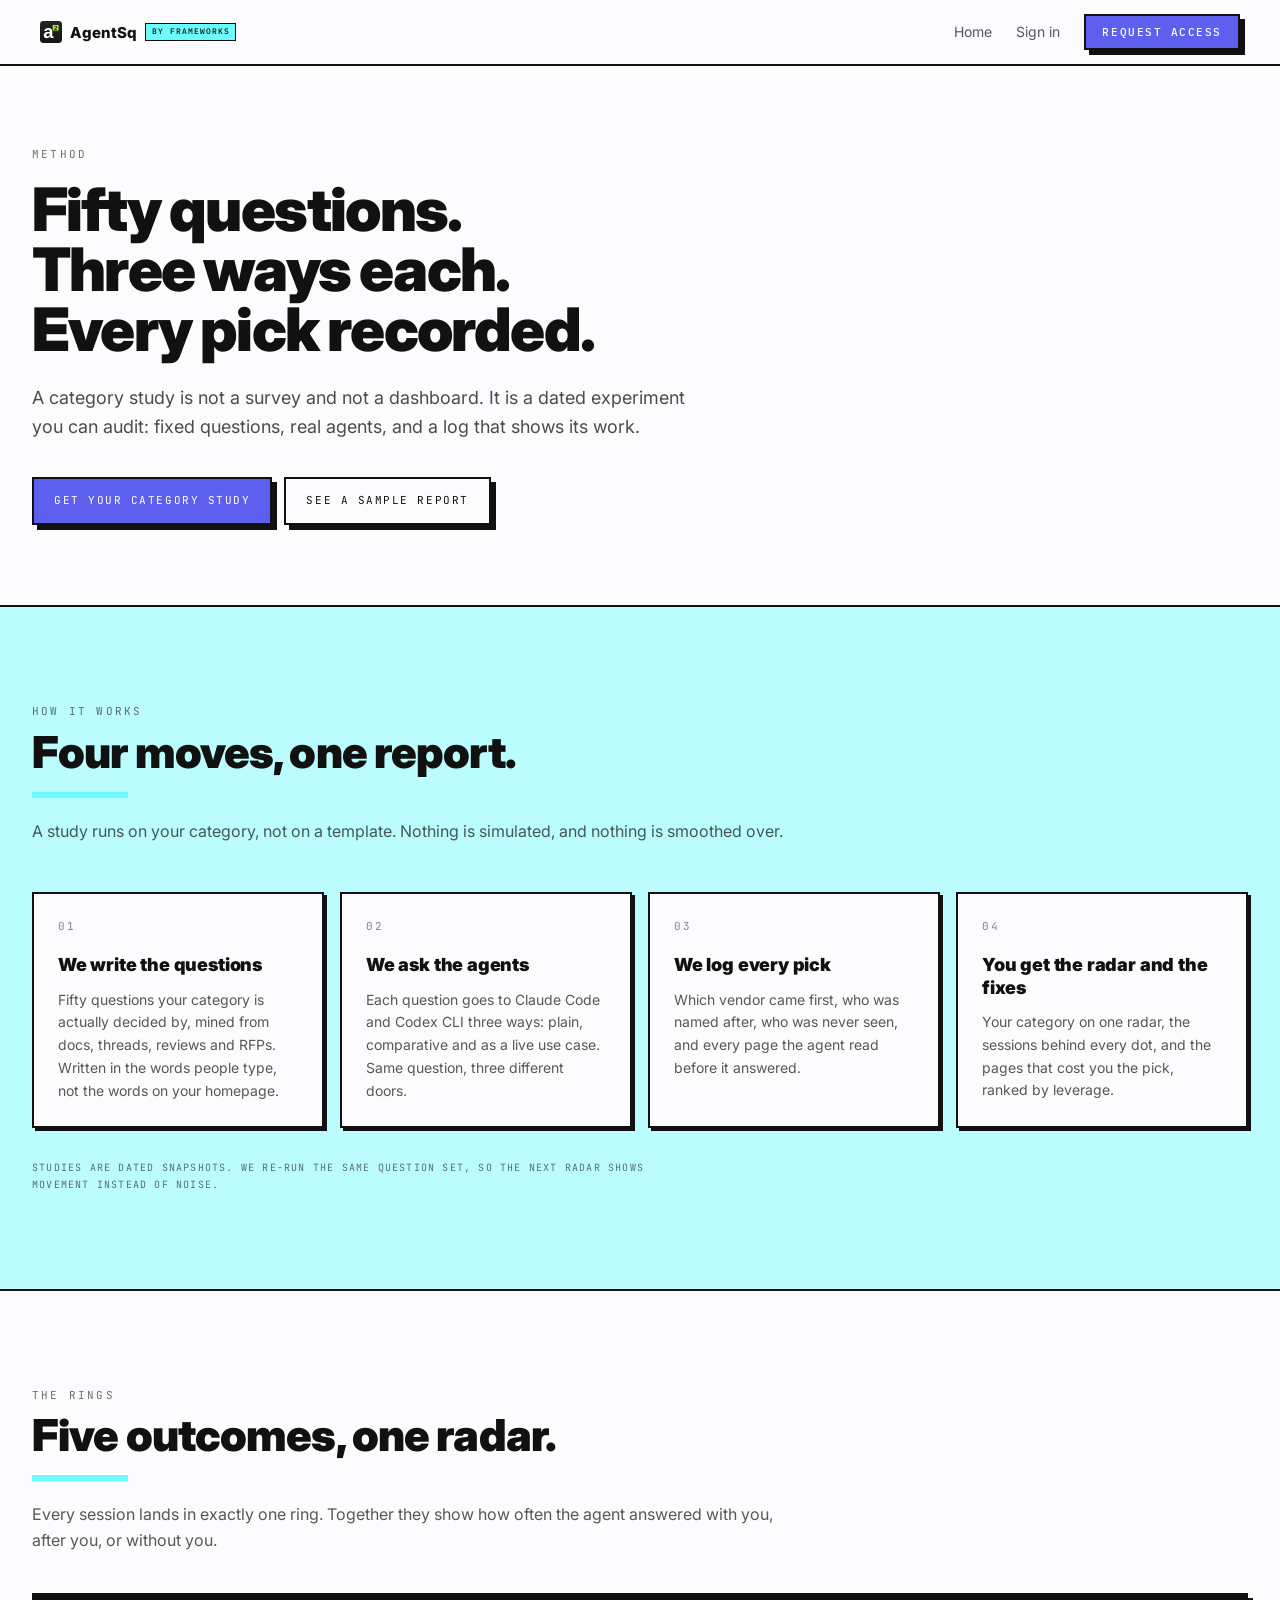
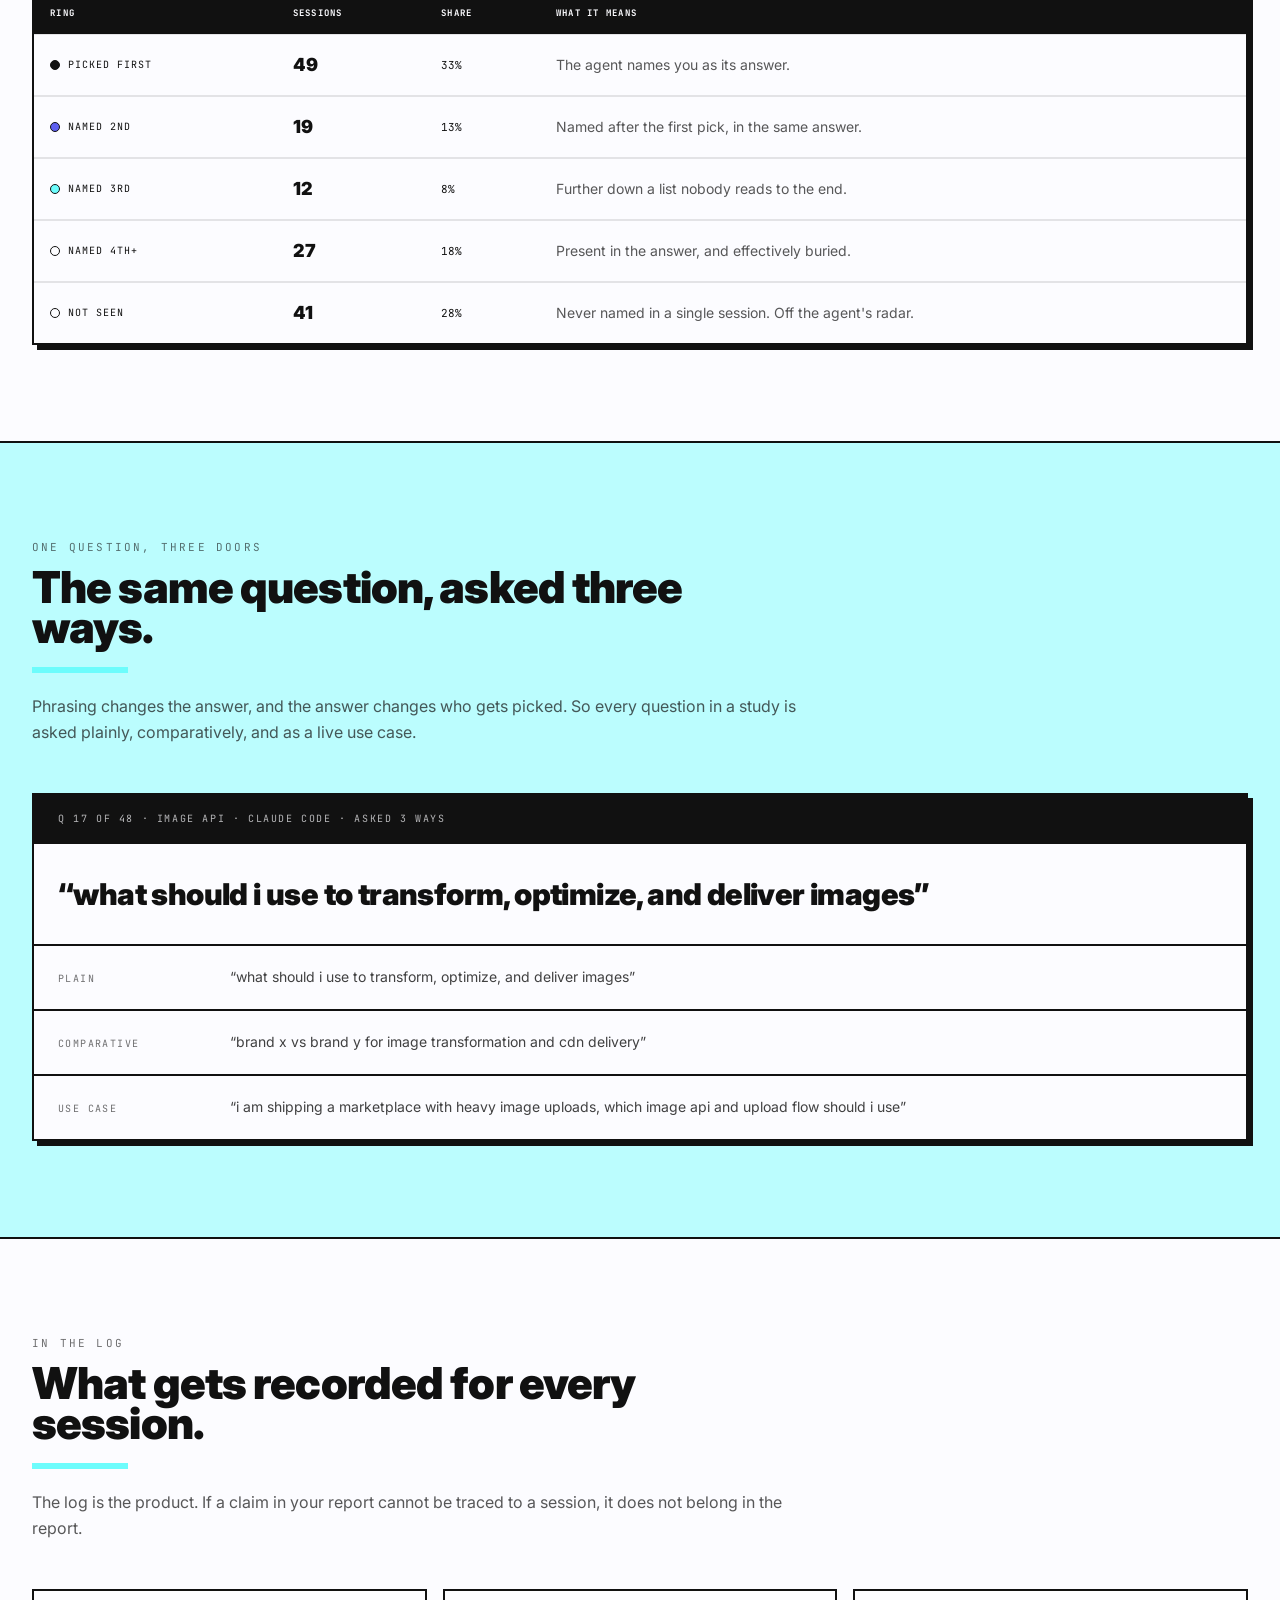
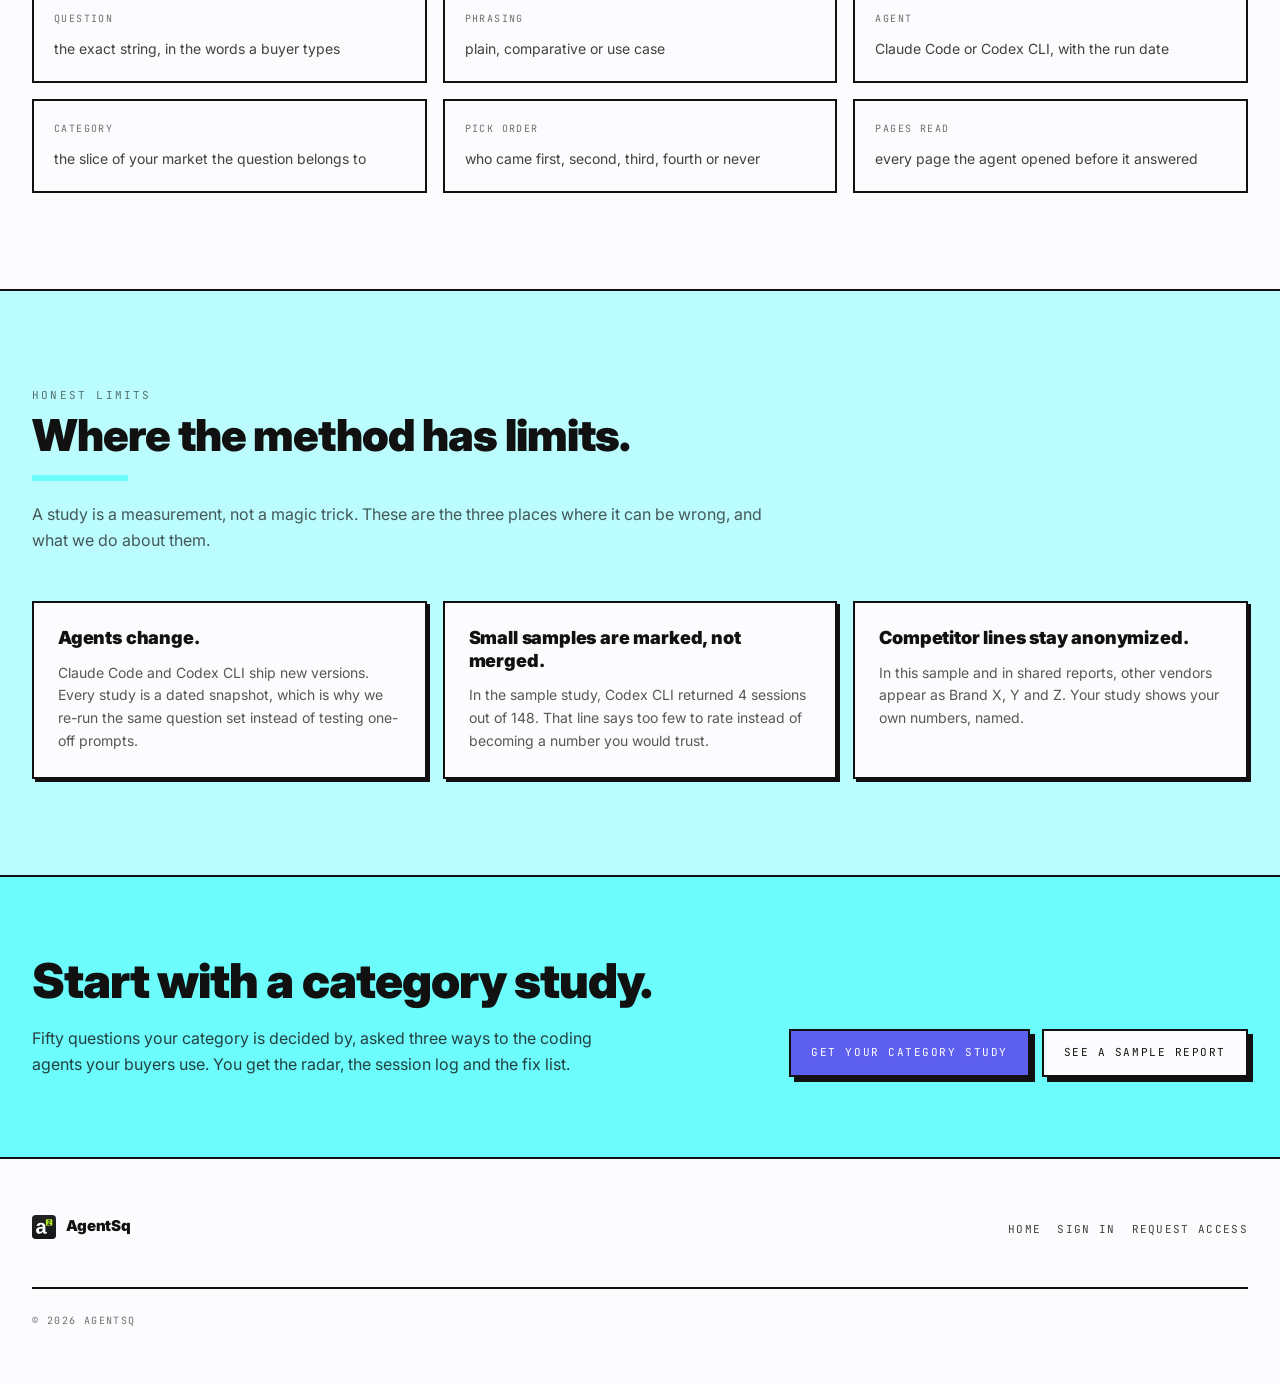
==== commit 9bee5157: "Restore the staging release on main (revert c42c4f2) Reverts the earlier undo, so main again has eve" ====
--- a/site/method/index.html
+++ b/site/method/index.html
@@ -3,8 +3,19 @@
 <head>
 <meta charset="utf-8">
 <meta name="viewport" content="width=device-width,initial-scale=1">
-<title>Method · Agent Squared</title>
-<meta name="description" content="Agent Squared asks coding agents the questions your buyers ask, records which vendor each picks first and every page it read, then shows what to change.">
+<title>Method · AgentSq</title>
+<meta name="description" content="AgentSq asks coding agents the questions your buyers ask, records which vendor each picks first and every page it read, then shows what to change.">
+<link rel="canonical" href="https://agentsq.co/method/">
+<meta property="og:type" content="website">
+<meta property="og:site_name" content="AgentSq">
+<meta property="og:title" content="Method · AgentSq">
+<meta property="og:description" content="AgentSq asks coding agents the questions your buyers ask, records which vendor each picks first and every page it read, then shows what to change.">
+<meta property="og:url" content="https://agentsq.co/method/">
+<meta property="og:image" content="https://agentsq.co/og-image.png">
+<meta property="og:image:width" content="1200">
+<meta property="og:image:height" content="630">
+<meta property="og:image:alt" content="AgentSq: When a coding agent installs a tool, is it yours?">
+<meta name="twitter:card" content="summary_large_image">
 <link rel="icon" href="../icon.svg" sizes="any" type="image/svg+xml">
 <link rel="preconnect" href="https://fonts.googleapis.com">
 <link rel="preconnect" href="https://fonts.gstatic.com" crossorigin>
@@ -17,36 +28,26 @@
 <header class="site-header" data-site-header="" data-section="Nav">
   <nav class="site-header__bar" aria-label="Primary">
     <div class="site-header__brand">
-      <a href="../" class="site-header__home" aria-label="Agent Squared, home"><svg xmlns="http://www.w3.org/2000/svg" class="site-header__mark" aria-hidden="true" focusable="false" viewBox="0 0 64 64"><defs><linearGradient id="a2g-h" x1="0" y1="0" x2="0" y2="1"><stop offset="0" stop-color="#232426"/><stop offset="1" stop-color="#141517"/></linearGradient></defs><rect width="64" height="64" rx="10" fill="url(#a2g-h)"/><path fill="#FFFFFF" d="M19.65 50Q15.52 50 13.21 47.75Q10.89 45.5 10.89 41.43Q10.89 37.01 13.77 34.7Q16.65 32.38 22.12 32.33L28.25 32.23V30.78Q28.25 27.99 27.27 26.64Q26.3 25.29 24.09 25.29Q22.04 25.29 21.08 26.22Q20.12 27.15 19.89 29.31L12.18 28.94Q12.89 24.79 15.98 22.64Q19.07 20.5 24.41 20.5Q29.8 20.5 32.72 23.16Q35.64 25.81 35.64 30.7V41.06Q35.64 43.45 36.17 44.36Q36.71 45.27 37.98 45.27Q38.82 45.27 39.61 45.11V49.11Q38.95 49.26 38.42 49.4Q37.9 49.53 37.37 49.61Q36.84 49.68 36.25 49.74Q35.66 49.79 34.87 49.79Q32.09 49.79 30.76 48.42Q29.43 47.06 29.17 44.4H29.01Q25.91 50 19.65 50ZM28.25 36.3 24.46 36.35Q21.88 36.46 20.81 36.92Q19.73 37.38 19.16 38.33Q18.6 39.27 18.6 40.85Q18.6 42.87 19.53 43.86Q20.46 44.85 22.02 44.85Q23.75 44.85 25.18 43.9Q26.62 42.95 27.43 41.28Q28.25 39.61 28.25 37.75Z"/><rect x="37" y="11.5" width="17" height="16.5" fill="#B5F21F"/><path fill="#161718" d="M41.26 25.9V24.22Q41.73 23.18 42.61 22.19Q43.48 21.2 44.8 20.13Q46.08 19.1 46.59 18.43Q47.1 17.75 47.1 17.11Q47.1 15.53 45.51 15.53Q44.73 15.53 44.33 15.94Q43.92 16.36 43.8 17.2L41.36 17.06Q41.57 15.37 42.62 14.49Q43.68 13.6 45.49 13.6Q47.45 13.6 48.5 14.49Q49.55 15.39 49.55 17.01Q49.55 17.86 49.22 18.55Q48.88 19.23 48.36 19.81Q47.83 20.4 47.19 20.9Q46.55 21.41 45.95 21.89Q45.35 22.37 44.85 22.86Q44.36 23.35 44.12 23.91H49.74V25.9Z"/></svg><span class="site-header__name">Agent Squared</span></a>
+      <a href="../" class="site-header__home" aria-label="AgentSq, home"><svg xmlns="http://www.w3.org/2000/svg" class="site-header__mark" aria-hidden="true" focusable="false" viewBox="0 0 64 64"><defs><linearGradient id="a2g-h" x1="0" y1="0" x2="0" y2="1"><stop offset="0" stop-color="#232426"/><stop offset="1" stop-color="#141517"/></linearGradient></defs><rect width="64" height="64" rx="10" fill="url(#a2g-h)"/><path fill="#FFFFFF" d="M19.65 50Q15.52 50 13.21 47.75Q10.89 45.5 10.89 41.43Q10.89 37.01 13.77 34.7Q16.65 32.38 22.12 32.33L28.25 32.23V30.78Q28.25 27.99 27.27 26.64Q26.3 25.29 24.09 25.29Q22.04 25.29 21.08 26.22Q20.12 27.15 19.89 29.31L12.18 28.94Q12.89 24.79 15.98 22.64Q19.07 20.5 24.41 20.5Q29.8 20.5 32.72 23.16Q35.64 25.81 35.64 30.7V41.06Q35.64 43.45 36.17 44.36Q36.71 45.27 37.98 45.27Q38.82 45.27 39.61 45.11V49.11Q38.95 49.26 38.42 49.4Q37.9 49.53 37.37 49.61Q36.84 49.68 36.25 49.74Q35.66 49.79 34.87 49.79Q32.09 49.79 30.76 48.42Q29.43 47.06 29.17 44.4H29.01Q25.91 50 19.65 50ZM28.25 36.3 24.46 36.35Q21.88 36.46 20.81 36.92Q19.73 37.38 19.16 38.33Q18.6 39.27 18.6 40.85Q18.6 42.87 19.53 43.86Q20.46 44.85 22.02 44.85Q23.75 44.85 25.18 43.9Q26.62 42.95 27.43 41.28Q28.25 39.61 28.25 37.75Z"/><rect x="37" y="11.5" width="17" height="16.5" fill="#B5F21F"/><path fill="#161718" d="M41.26 25.9V24.22Q41.73 23.18 42.61 22.19Q43.48 21.2 44.8 20.13Q46.08 19.1 46.59 18.43Q47.1 17.75 47.1 17.11Q47.1 15.53 45.51 15.53Q44.73 15.53 44.33 15.94Q43.92 16.36 43.8 17.2L41.36 17.06Q41.57 15.37 42.62 14.49Q43.68 13.6 45.49 13.6Q47.45 13.6 48.5 14.49Q49.55 15.39 49.55 17.01Q49.55 17.86 49.22 18.55Q48.88 19.23 48.36 19.81Q47.83 20.4 47.19 20.9Q46.55 21.41 45.95 21.89Q45.35 22.37 44.85 22.86Q44.36 23.35 44.12 23.91H49.74V25.9Z"/></svg><span class="site-header__name">AgentSq</span></a>
       <a href="https://frameworks.social" target="_blank" rel="noreferrer" class="site-header__badge">By Frameworks</a>
     </div>
-    <ul class="site-header__links">
-      <li><a href="../#product" class="site-header__link">Product</a></li>
-      <li><a href="../#field-report" class="site-header__link">Field reports</a></li>
-      <li><a href="../#method" class="site-header__link">Method</a></li>
-      <li><a href="#" class="site-header__link">Pricing</a></li>
-      <li><a href="https://frameworks.social" target="_blank" rel="noreferrer" class="site-header__link site-header__link--ext">Frameworks<svg xmlns="http://www.w3.org/2000/svg" width="24" height="24" viewBox="0 0 24 24" fill="none" stroke="currentColor" stroke-width="2" stroke-linecap="round" stroke-linejoin="round" class="site-header__ext-icon" aria-hidden="true"><path d="M7 7h10v10"></path><path d="M7 17 17 7"></path></svg></a></li>
-    </ul>
     <div class="site-header__actions">
-      <a href="../signin/" class="site-header__link">Log in</a>
-      <a href="../#study" class="site-header__cta">Get your study</a>
+      <a href="../" class="site-header__link">Home</a>
+      <a href="https://app.agentsq.co/signin" data-app-link="/signin" class="site-header__link">Sign in</a>
+      <a href="../request-access/" class="site-header__cta">Request access</a>
     </div>
     <button type="button" class="site-header__toggle" aria-expanded="false" aria-controls="mobile-menu"><span data-menu-label="">Menu</span><span class="site-header__burger" aria-hidden="true"><span></span><span></span></span></button>
   </nav>
   <div id="mobile-menu" class="site-header__menu" hidden="">
     <ul>
-      <li><a href="../#product">Product</a></li>
-      <li><a href="../#field-report">Field reports</a></li>
-      <li><a href="../#method">Method</a></li>
-      <li><a href="#">Pricing</a></li>
-      <li><a href="https://frameworks.social" target="_blank" rel="noreferrer">Frameworks<svg xmlns="http://www.w3.org/2000/svg" width="24" height="24" viewBox="0 0 24 24" fill="none" stroke="currentColor" stroke-width="2" stroke-linecap="round" stroke-linejoin="round" class="site-header__ext-icon" aria-hidden="true"><path d="M7 7h10v10"></path><path d="M7 17 17 7"></path></svg></a></li>
-      <li><a href="../signin/">Log in</a></li>
+      <li><a href="../">Home</a></li>
+      <li><a href="https://app.agentsq.co/signin" data-app-link="/signin">Sign in</a></li>
     </ul>
-    <a href="../#study" class="site-header__cta">Get your study</a>
+    <a href="../request-access/" class="site-header__cta">Request access</a>
   </div>
 </header>
 <main class="site-main flex-1"><section class="border-b-2 border-ink bg-paper"><div class="mx-auto max-w-7xl px-5 py-14 sm:px-8 lg:py-20"><p class="font-mono text-[11px] uppercase tracking-[0.2em] text-ink/60">Method</p><h1 class="mt-4 max-w-4xl text-4xl font-black leading-[0.98] tracking-[-0.03em] sm:text-5xl lg:text-6xl">Fifty questions.<br>Three ways each.<br>Every pick recorded.</h1><p class="mt-6 max-w-2xl text-lg leading-relaxed text-ink/75">A category study is not a survey and not a dashboard. It is a dated experiment you can audit: fixed questions, real agents, and a log that shows its work.</p><div class="mt-9 flex flex-wrap gap-3"><a class="inline-flex min-h-[48px] items-center justify-center gap-2 border-2 border-ink px-5 py-3 text-center font-mono text-[11px] uppercase leading-tight tracking-[0.14em] transition-transform duration-150 hover:-translate-y-[2px] active:translate-y-0 bg-electric text-white fw-shadow" href="../study/">Get your category study</a><a class="inline-flex min-h-[48px] items-center justify-center gap-2 border-2 border-ink px-5 py-3 text-center font-mono text-[11px] uppercase leading-tight tracking-[0.14em] transition-transform duration-150 hover:-translate-y-[2px] active:translate-y-0 bg-paper text-ink fw-shadow" href="../sample-report/">See a sample report</a></div></div></section><section class="border-b-2 border-ink bg-signal/45"><div class="mx-auto max-w-7xl px-5 py-16 sm:px-8 lg:py-24"><div class="max-w-3xl "><p class="font-mono text-[11px] uppercase tracking-[0.2em] text-ink/60">How it works</p><h2 class="mt-3 text-3xl font-black leading-[1.05] tracking-[-0.02em] sm:text-4xl lg:text-[2.75rem]">Four moves, one report.</h2><div class="mt-5 h-[6px] w-24 bg-signal"></div><p class="mt-5 text-base leading-relaxed text-ink/70">A study runs on your category, not on a template. Nothing is simulated, and nothing is smoothed over.</p></div><ol class="mt-12 grid gap-4 lg:grid-cols-4"><li class="flex flex-col border-2 border-ink bg-paper p-6 fw-shadow-sm"><span class="font-mono text-[11px] uppercase tracking-[0.18em] text-ink/50">01</span><h3 class="mt-5 text-lg font-black leading-tight tracking-[-0.01em]">We write the questions</h3><p class="mt-3 text-sm leading-relaxed text-ink/70">Fifty questions your category is actually decided by, mined from docs, threads, reviews and RFPs. Written in the words people type, not the words on your homepage.</p></li><li class="flex flex-col border-2 border-ink bg-paper p-6 fw-shadow-sm"><span class="font-mono text-[11px] uppercase tracking-[0.18em] text-ink/50">02</span><h3 class="mt-5 text-lg font-black leading-tight tracking-[-0.01em]">We ask the agents</h3><p class="mt-3 text-sm leading-relaxed text-ink/70">Each question goes to Claude Code and Codex CLI three ways: plain, comparative and as a live use case. Same question, three different doors.</p></li><li class="flex flex-col border-2 border-ink bg-paper p-6 fw-shadow-sm"><span class="font-mono text-[11px] uppercase tracking-[0.18em] text-ink/50">03</span><h3 class="mt-5 text-lg font-black leading-tight tracking-[-0.01em]">We log every pick</h3><p class="mt-3 text-sm leading-relaxed text-ink/70">Which vendor came first, who was named after, who was never seen, and every page the agent read before it answered.</p></li><li class="flex flex-col border-2 border-ink bg-paper p-6 fw-shadow-sm"><span class="font-mono text-[11px] uppercase tracking-[0.18em] text-ink/50">04</span><h3 class="mt-5 text-lg font-black leading-tight tracking-[-0.01em]">You get the radar and the fixes</h3><p class="mt-3 text-sm leading-relaxed text-ink/70">Your category on one radar, the sessions behind every dot, and the pages that cost you the pick, ranked by leverage.</p></li></ol><p class="mt-8 max-w-2xl font-mono text-[10px] uppercase leading-relaxed tracking-[0.12em] text-ink/60">Studies are dated snapshots. We re-run the same question set, so the next radar shows movement instead of noise.</p></div></section><section class="border-b-2 border-ink bg-paper"><div class="mx-auto max-w-7xl px-5 py-16 sm:px-8 lg:py-24"><div class="max-w-3xl "><p class="font-mono text-[11px] uppercase tracking-[0.2em] text-ink/60">The rings</p><h2 class="mt-3 text-3xl font-black leading-[1.05] tracking-[-0.02em] sm:text-4xl lg:text-[2.75rem]">Five outcomes, one radar.</h2><div class="mt-5 h-[6px] w-24 bg-signal"></div><p class="mt-5 text-base leading-relaxed text-ink/70">Every session lands in exactly one ring. Together they show how often the agent answered with you, after you, or without you.</p></div><div class="mt-10 overflow-x-auto border-2 border-ink bg-paper fw-shadow"><table class="w-full min-w-[640px] border-collapse text-left"><thead><tr class="bg-ink text-paper"><th class="px-4 py-3 font-mono text-[9px] uppercase tracking-[0.14em]">Ring</th><th class="px-4 py-3 font-mono text-[9px] uppercase tracking-[0.14em]">Sessions</th><th class="px-4 py-3 font-mono text-[9px] uppercase tracking-[0.14em]">Share</th><th class="px-4 py-3 font-mono text-[9px] uppercase tracking-[0.14em]">What it means</th></tr></thead><tbody><tr class="border-t-2 border-ink/10"><td class="px-4 py-4"><span class="flex items-center gap-2 font-mono text-[10px] uppercase tracking-[0.1em]"><span class="h-2.5 w-2.5 shrink-0 rounded-full border border-ink" style="background: rgb(17, 17, 17);"></span>PICKED FIRST</span></td><td class="px-4 py-4 text-lg font-black">49</td><td class="px-4 py-4 font-mono text-[11px]">33%</td><td class="px-4 py-4 text-sm text-ink/70">The agent names you as its answer.</td></tr><tr class="border-t-2 border-ink/10"><td class="px-4 py-4"><span class="flex items-center gap-2 font-mono text-[10px] uppercase tracking-[0.1em]"><span class="h-2.5 w-2.5 shrink-0 rounded-full border border-ink" style="background: rgb(93, 95, 239);"></span>NAMED 2ND</span></td><td class="px-4 py-4 text-lg font-black">19</td><td class="px-4 py-4 font-mono text-[11px]">13%</td><td class="px-4 py-4 text-sm text-ink/70">Named after the first pick, in the same answer.</td></tr><tr class="border-t-2 border-ink/10"><td class="px-4 py-4"><span class="flex items-center gap-2 font-mono text-[10px] uppercase tracking-[0.1em]"><span class="h-2.5 w-2.5 shrink-0 rounded-full border border-ink" style="background: rgb(108, 252, 252);"></span>NAMED 3RD</span></td><td class="px-4 py-4 text-lg font-black">12</td><td class="px-4 py-4 font-mono text-[11px]">8%</td><td class="px-4 py-4 text-sm text-ink/70">Further down a list nobody reads to the end.</td></tr><tr class="border-t-2 border-ink/10"><td class="px-4 py-4"><span class="flex items-center gap-2 font-mono text-[10px] uppercase tracking-[0.1em]"><span class="h-2.5 w-2.5 shrink-0 rounded-full border border-ink" style="background: rgb(252, 252, 255);"></span>NAMED 4TH+</span></td><td class="px-4 py-4 text-lg font-black">27</td><td class="px-4 py-4 font-mono text-[11px]">18%</td><td class="px-4 py-4 text-sm text-ink/70">Present in the answer, and effectively buried.</td></tr><tr class="border-t-2 border-ink/10"><td class="px-4 py-4"><span class="flex items-center gap-2 font-mono text-[10px] uppercase tracking-[0.1em]"><span class="h-2.5 w-2.5 shrink-0 rounded-full border border-ink" style="background: transparent;"></span>NOT SEEN</span></td><td class="px-4 py-4 text-lg font-black">41</td><td class="px-4 py-4 font-mono text-[11px]">28%</td><td class="px-4 py-4 text-sm text-ink/70">Never named in a single session. Off the agent's radar.</td></tr></tbody></table></div></div></section><section class="border-b-2 border-ink bg-signal/45"><div class="mx-auto max-w-7xl px-5 py-16 sm:px-8 lg:py-24"><div class="max-w-3xl "><p class="font-mono text-[11px] uppercase tracking-[0.2em] text-ink/60">One question, three doors</p><h2 class="mt-3 text-3xl font-black leading-[1.05] tracking-[-0.02em] sm:text-4xl lg:text-[2.75rem]">The same question, asked three ways.</h2><div class="mt-5 h-[6px] w-24 bg-signal"></div><p class="mt-5 text-base leading-relaxed text-ink/70">Phrasing changes the answer, and the answer changes who gets picked. So every question in a study is asked plainly, comparatively, and as a live use case.</p></div><div class="mt-12 border-2 border-ink bg-paper fw-shadow"><div class="border-b-2 border-ink bg-ink px-6 py-4"><p class="font-mono text-[10px] uppercase tracking-[0.16em] text-paper/70">Q 17 of 48 · Image API · Claude Code · asked 3 ways</p></div><p class="px-6 py-8 text-2xl font-black leading-tight tracking-[-0.02em] sm:text-3xl">“what should i use to transform, optimize, and deliver images”</p><div class="divide-y-2 divide-ink border-t-2 border-ink"><div class="grid gap-3 px-6 py-5 sm:grid-cols-[160px_1fr] sm:items-baseline"><span class="font-mono text-[10px] uppercase tracking-[0.14em] text-ink/60">Plain</span><p class="text-sm leading-relaxed text-ink/80">“what should i use to transform, optimize, and deliver images”</p></div><div class="grid gap-3 px-6 py-5 sm:grid-cols-[160px_1fr] sm:items-baseline"><span class="font-mono text-[10px] uppercase tracking-[0.14em] text-ink/60">Comparative</span><p class="text-sm leading-relaxed text-ink/80">“brand x vs brand y for image transformation and cdn delivery”</p></div><div class="grid gap-3 px-6 py-5 sm:grid-cols-[160px_1fr] sm:items-baseline"><span class="font-mono text-[10px] uppercase tracking-[0.14em] text-ink/60">Use case</span><p class="text-sm leading-relaxed text-ink/80">“i am shipping a marketplace with heavy image uploads, which image api and upload flow should i use”</p></div></div></div></div></section><section class="border-b-2 border-ink bg-paper"><div class="mx-auto max-w-7xl px-5 py-16 sm:px-8 lg:py-24"><div class="max-w-3xl "><p class="font-mono text-[11px] uppercase tracking-[0.2em] text-ink/60">In the log</p><h2 class="mt-3 text-3xl font-black leading-[1.05] tracking-[-0.02em] sm:text-4xl lg:text-[2.75rem]">What gets recorded for every session.</h2><div class="mt-5 h-[6px] w-24 bg-signal"></div><p class="mt-5 text-base leading-relaxed text-ink/70">The log is the product. If a claim in your report cannot be traced to a session, it does not belong in the report.</p></div><dl class="mt-12 grid gap-4 sm:grid-cols-2 lg:grid-cols-3"><div class="border-2 border-ink bg-paper p-5"><dt class="font-mono text-[10px] uppercase tracking-[0.14em] text-ink/60">Question</dt><dd class="mt-3 text-sm leading-relaxed text-ink/80">the exact string, in the words a buyer types</dd></div><div class="border-2 border-ink bg-paper p-5"><dt class="font-mono text-[10px] uppercase tracking-[0.14em] text-ink/60">Phrasing</dt><dd class="mt-3 text-sm leading-relaxed text-ink/80">plain, comparative or use case</dd></div><div class="border-2 border-ink bg-paper p-5"><dt class="font-mono text-[10px] uppercase tracking-[0.14em] text-ink/60">Agent</dt><dd class="mt-3 text-sm leading-relaxed text-ink/80">Claude Code or Codex CLI, with the run date</dd></div><div class="border-2 border-ink bg-paper p-5"><dt class="font-mono text-[10px] uppercase tracking-[0.14em] text-ink/60">Category</dt><dd class="mt-3 text-sm leading-relaxed text-ink/80">the slice of your market the question belongs to</dd></div><div class="border-2 border-ink bg-paper p-5"><dt class="font-mono text-[10px] uppercase tracking-[0.14em] text-ink/60">Pick order</dt><dd class="mt-3 text-sm leading-relaxed text-ink/80">who came first, second, third, fourth or never</dd></div><div class="border-2 border-ink bg-paper p-5"><dt class="font-mono text-[10px] uppercase tracking-[0.14em] text-ink/60">Pages read</dt><dd class="mt-3 text-sm leading-relaxed text-ink/80">every page the agent opened before it answered</dd></div></dl></div></section><section class="border-b-2 border-ink bg-signal/45"><div class="mx-auto max-w-7xl px-5 py-16 sm:px-8 lg:py-24"><div class="max-w-3xl "><p class="font-mono text-[11px] uppercase tracking-[0.2em] text-ink/60">Honest limits</p><h2 class="mt-3 text-3xl font-black leading-[1.05] tracking-[-0.02em] sm:text-4xl lg:text-[2.75rem]">Where the method has limits.</h2><div class="mt-5 h-[6px] w-24 bg-signal"></div><p class="mt-5 text-base leading-relaxed text-ink/70">A study is a measurement, not a magic trick. These are the three places where it can be wrong, and what we do about them.</p></div><div class="mt-12 grid gap-4 lg:grid-cols-3"><div class="border-2 border-ink bg-paper p-6 fw-shadow-sm"><h3 class="text-lg font-black leading-tight tracking-[-0.01em]">Agents change.</h3><p class="mt-3 text-sm leading-relaxed text-ink/70">Claude Code and Codex CLI ship new versions. Every study is a dated snapshot, which is why we re-run the same question set instead of testing one-off prompts.</p></div><div class="border-2 border-ink bg-paper p-6 fw-shadow-sm"><h3 class="text-lg font-black leading-tight tracking-[-0.01em]">Small samples are marked, not merged.</h3><p class="mt-3 text-sm leading-relaxed text-ink/70">In the sample study, Codex CLI returned 4 sessions out of 148. That line says too few to rate instead of becoming a number you would trust.</p></div><div class="border-2 border-ink bg-paper p-6 fw-shadow-sm"><h3 class="text-lg font-black leading-tight tracking-[-0.01em]">Competitor lines stay anonymized.</h3><p class="mt-3 text-sm leading-relaxed text-ink/70">In this sample and in shared reports, other vendors appear as Brand X, Y and Z. Your study shows your own numbers, named.</p></div></div></div></section><section class="border-b-2 border-ink bg-signal"><div class="mx-auto grid max-w-7xl gap-8 px-5 py-16 sm:px-8 lg:grid-cols-[1.4fr_1fr] lg:items-end lg:py-20"><div><h2 class="text-3xl font-black leading-[1.05] tracking-[-0.02em] sm:text-4xl lg:text-5xl">Start with a category study.</h2><p class="mt-5 max-w-xl text-base leading-relaxed text-ink/80">Fifty questions your category is decided by, asked three ways to the coding agents your buyers use. You get the radar, the session log and the fix list.</p></div><div class="flex flex-wrap gap-3 lg:justify-end"><a class="inline-flex min-h-[48px] items-center justify-center gap-2 border-2 border-ink px-5 py-3 text-center font-mono text-[11px] uppercase leading-tight tracking-[0.14em] transition-transform duration-150 hover:-translate-y-[2px] active:translate-y-0 bg-electric text-white fw-shadow" href="../study/">Get your category study</a><a class="inline-flex min-h-[48px] items-center justify-center gap-2 border-2 border-ink px-5 py-3 text-center font-mono text-[11px] uppercase leading-tight tracking-[0.14em] transition-transform duration-150 hover:-translate-y-[2px] active:translate-y-0 bg-paper text-ink fw-shadow" href="../sample-report/">See a sample report</a></div></div></section></main>
-<footer class="bg-paper"><div class="mx-auto max-w-7xl px-5 py-14 sm:px-8"><div class="grid gap-10 lg:grid-cols-[1.6fr_1fr_1fr]"><div><div class="flex items-center gap-2.5"><svg xmlns="http://www.w3.org/2000/svg" class="h-6 w-6" aria-hidden="true" focusable="false" viewBox="0 0 64 64"><defs><linearGradient id="a2g-f" x1="0" y1="0" x2="0" y2="1"><stop offset="0" stop-color="#232426"/><stop offset="1" stop-color="#141517"/></linearGradient></defs><rect width="64" height="64" rx="10" fill="url(#a2g-f)"/><path fill="#FFFFFF" d="M19.65 50Q15.52 50 13.21 47.75Q10.89 45.5 10.89 41.43Q10.89 37.01 13.77 34.7Q16.65 32.38 22.12 32.33L28.25 32.23V30.78Q28.25 27.99 27.27 26.64Q26.3 25.29 24.09 25.29Q22.04 25.29 21.08 26.22Q20.12 27.15 19.89 29.31L12.18 28.94Q12.89 24.79 15.98 22.64Q19.07 20.5 24.41 20.5Q29.8 20.5 32.72 23.16Q35.64 25.81 35.64 30.7V41.06Q35.64 43.45 36.17 44.36Q36.71 45.27 37.98 45.27Q38.82 45.27 39.61 45.11V49.11Q38.95 49.26 38.42 49.4Q37.9 49.53 37.37 49.61Q36.84 49.68 36.25 49.74Q35.66 49.79 34.87 49.79Q32.09 49.79 30.76 48.42Q29.43 47.06 29.17 44.4H29.01Q25.91 50 19.65 50ZM28.25 36.3 24.46 36.35Q21.88 36.46 20.81 36.92Q19.73 37.38 19.16 38.33Q18.6 39.27 18.6 40.85Q18.6 42.87 19.53 43.86Q20.46 44.85 22.02 44.85Q23.75 44.85 25.18 43.9Q26.62 42.95 27.43 41.28Q28.25 39.61 28.25 37.75Z"/><rect x="37" y="11.5" width="17" height="16.5" fill="#B5F21F"/><path fill="#161718" d="M41.26 25.9V24.22Q41.73 23.18 42.61 22.19Q43.48 21.2 44.8 20.13Q46.08 19.1 46.59 18.43Q47.1 17.75 47.1 17.11Q47.1 15.53 45.51 15.53Q44.73 15.53 44.33 15.94Q43.92 16.36 43.8 17.2L41.36 17.06Q41.57 15.37 42.62 14.49Q43.68 13.6 45.49 13.6Q47.45 13.6 48.5 14.49Q49.55 15.39 49.55 17.01Q49.55 17.86 49.22 18.55Q48.88 19.23 48.36 19.81Q47.83 20.4 47.19 20.9Q46.55 21.41 45.95 21.89Q45.35 22.37 44.85 22.86Q44.36 23.35 44.12 23.91H49.74V25.9Z"/></svg><span class="text-[15px] font-black uppercase tracking-[-0.01em]">Agent Squared</span></div><p class="mt-4 max-w-sm text-sm leading-relaxed text-ink/70">We ask coding agents the questions your buyers ask, record which vendor each picks first and every page it read, then show what to change.</p><p class="mt-4 font-mono text-[10px] uppercase tracking-[0.14em] text-ink/60">A Frameworks product</p></div><div><p class="font-mono text-[10px] uppercase tracking-[0.16em] text-ink/50">This site</p><ul class="mt-4 space-y-3"><li><a class="font-mono text-[11px] uppercase tracking-[0.12em] text-ink/80 transition-colors hover:text-electric" href="../method/">Method</a></li><li><a class="font-mono text-[11px] uppercase tracking-[0.12em] text-ink/80 transition-colors hover:text-electric" href="../sample-report/">Sample report</a></li><li><a class="font-mono text-[11px] uppercase tracking-[0.12em] text-ink/80 transition-colors hover:text-electric" href="../study/">Get your category study</a></li></ul></div><div><p class="font-mono text-[10px] uppercase tracking-[0.16em] text-ink/50">Frameworks</p><ul class="mt-4 space-y-3"><li><a href="https://frameworks.social" target="_blank" rel="noreferrer" class="inline-flex items-center gap-1.5 font-mono text-[11px] uppercase tracking-[0.12em] text-ink/80 transition-colors hover:text-electric">frameworks.social<svg xmlns="http://www.w3.org/2000/svg" width="24" height="24" viewBox="0 0 24 24" fill="none" stroke="currentColor" stroke-width="2" stroke-linecap="round" stroke-linejoin="round" class="lucide lucide-arrow-up-right h-3.5 w-3.5"><path d="M7 7h10v10"></path><path d="M7 17 17 7"></path></svg></a></li><li><a href="https://frameworks.social/Services" target="_blank" rel="noreferrer" class="inline-flex items-center gap-1.5 font-mono text-[11px] uppercase tracking-[0.12em] text-ink/80 transition-colors hover:text-electric">Services<svg xmlns="http://www.w3.org/2000/svg" width="24" height="24" viewBox="0 0 24 24" fill="none" stroke="currentColor" stroke-width="2" stroke-linecap="round" stroke-linejoin="round" class="lucide lucide-arrow-up-right h-3.5 w-3.5"><path d="M7 7h10v10"></path><path d="M7 17 17 7"></path></svg></a></li><li><a href="https://frameworks.social/Contact" target="_blank" rel="noreferrer" class="inline-flex items-center gap-1.5 font-mono text-[11px] uppercase tracking-[0.12em] text-ink/80 transition-colors hover:text-electric">Contact Frameworks<svg xmlns="http://www.w3.org/2000/svg" width="24" height="24" viewBox="0 0 24 24" fill="none" stroke="currentColor" stroke-width="2" stroke-linecap="round" stroke-linejoin="round" class="lucide lucide-arrow-up-right h-3.5 w-3.5"><path d="M7 7h10v10"></path><path d="M7 17 17 7"></path></svg></a></li></ul></div></div><div class="mt-12 flex flex-col gap-3 border-t-2 border-ink pt-6 sm:flex-row sm:items-center sm:justify-between"><p class="font-mono text-[10px] uppercase tracking-[0.14em] text-ink/60">© <span data-year="">2026</span> Agent Squared · a Frameworks product</p><p class="font-mono text-[10px] uppercase tracking-[0.14em] text-ink/60">Category studies for API, cloud and security vendors</p></div></div></footer>
+<footer class="bg-paper"><div class="mx-auto max-w-7xl px-5 py-14 sm:px-8"><div class="flex flex-col gap-5 sm:flex-row sm:items-center sm:justify-between"><div class="flex items-center gap-2.5"><svg xmlns="http://www.w3.org/2000/svg" class="h-6 w-6" aria-hidden="true" focusable="false" viewBox="0 0 64 64"><defs><linearGradient id="a2g-f" x1="0" y1="0" x2="0" y2="1"><stop offset="0" stop-color="#232426"/><stop offset="1" stop-color="#141517"/></linearGradient></defs><rect width="64" height="64" rx="10" fill="url(#a2g-f)"/><path fill="#FFFFFF" d="M19.65 50Q15.52 50 13.21 47.75Q10.89 45.5 10.89 41.43Q10.89 37.01 13.77 34.7Q16.65 32.38 22.12 32.33L28.25 32.23V30.78Q28.25 27.99 27.27 26.64Q26.3 25.29 24.09 25.29Q22.04 25.29 21.08 26.22Q20.12 27.15 19.89 29.31L12.18 28.94Q12.89 24.79 15.98 22.64Q19.07 20.5 24.41 20.5Q29.8 20.5 32.72 23.16Q35.64 25.81 35.64 30.7V41.06Q35.64 43.45 36.17 44.36Q36.71 45.27 37.98 45.27Q38.82 45.27 39.61 45.11V49.11Q38.95 49.26 38.42 49.4Q37.9 49.53 37.37 49.61Q36.84 49.68 36.25 49.74Q35.66 49.79 34.87 49.79Q32.09 49.79 30.76 48.42Q29.43 47.06 29.17 44.4H29.01Q25.91 50 19.65 50ZM28.25 36.3 24.46 36.35Q21.88 36.46 20.81 36.92Q19.73 37.38 19.16 38.33Q18.6 39.27 18.6 40.85Q18.6 42.87 19.53 43.86Q20.46 44.85 22.02 44.85Q23.75 44.85 25.18 43.9Q26.62 42.95 27.43 41.28Q28.25 39.61 28.25 37.75Z"/><rect x="37" y="11.5" width="17" height="16.5" fill="#B5F21F"/><path fill="#161718" d="M41.26 25.9V24.22Q41.73 23.18 42.61 22.19Q43.48 21.2 44.8 20.13Q46.08 19.1 46.59 18.43Q47.1 17.75 47.1 17.11Q47.1 15.53 45.51 15.53Q44.73 15.53 44.33 15.94Q43.92 16.36 43.8 17.2L41.36 17.06Q41.57 15.37 42.62 14.49Q43.68 13.6 45.49 13.6Q47.45 13.6 48.5 14.49Q49.55 15.39 49.55 17.01Q49.55 17.86 49.22 18.55Q48.88 19.23 48.36 19.81Q47.83 20.4 47.19 20.9Q46.55 21.41 45.95 21.89Q45.35 22.37 44.85 22.86Q44.36 23.35 44.12 23.91H49.74V25.9Z"/></svg><span class="text-[15px] font-black tracking-[-0.01em]">AgentSq</span></div><ul class="flex flex-wrap items-center gap-x-4 gap-y-1"><li><a class="font-mono text-[11px] uppercase tracking-[0.12em] text-ink/80 transition-colors hover:text-electric" href="../">Home</a></li><li><a class="font-mono text-[11px] uppercase tracking-[0.12em] text-ink/80 transition-colors hover:text-electric" href="https://app.agentsq.co/signin" data-app-link="/signin">Sign in</a></li><li><a class="font-mono text-[11px] uppercase tracking-[0.12em] text-ink/80 transition-colors hover:text-electric" href="../request-access/">Request access</a></li></ul></div><div class="mt-12 border-t-2 border-ink pt-6"><p class="font-mono text-[10px] uppercase tracking-[0.14em] text-ink/60">© <span data-year="">2026</span> AgentSq</p></div></div></footer>
 </div></div>
 <script src="../assets/agent-squared.js"></script>
 </body>
--- a/site/assets/site-header.css
+++ b/site/assets/site-header.css
@@ -1,52 +1,55 @@
-/* Site header: the original Agent Squared nav bar, kept as-is.
-   Values mirror the computed styles of the previous build (theme overrides included). */
-.site-header{position:fixed;left:0;right:0;top:0;z-index:50;background:#fcfcff;border-bottom:2px solid #111;color:#111;font-family:"Inter",ui-sans-serif,system-ui,sans-serif;font-size:14px;font-weight:400;line-height:1.5}
+/* Site header: the original nav bar, with Josh's menu (Nov 2026): Home · Sign in · [Request access].
+   Values mirror the computed styles of the previous build (theme overrides included).
+   Colours are the design tokens from docs/DESIGN-TOKENS.md. Rules that colour links are written
+   as ".site-header .x" so they outrank ".site-header a{color:inherit}" below without !important. */
+.site-header{--sh-page:#fcfcff;--sh-ink:#111;--sh-muted:#55555f;--sh-signal:#6cfcfc;--sh-electric:#5d5fef;--sh-electric-hover:#484ad1;--sh-on-electric:#fff;
+  position:fixed;left:0;right:0;top:0;z-index:50;background:var(--sh-page);border-bottom:2px solid var(--sh-ink);color:var(--sh-ink);font-family:"Inter",ui-sans-serif,system-ui,sans-serif;font-size:14px;font-weight:400;line-height:1.5}
 .site-header a{color:inherit;text-decoration:none}
 .site-header ul{list-style:none;margin:0;padding:0}
 .site-header__bar{display:flex;align-items:center;justify-content:space-between;height:64px;max-width:1360px;margin:0 auto;padding:0 24px}
 .site-header__brand{display:flex;align-items:center;gap:8px}
-.site-header__home{display:flex;align-items:center;gap:8px;color:#111}
+.site-header .site-header__home{display:flex;align-items:center;gap:8px;color:var(--sh-ink)}
 .site-header__mark{display:block;flex-shrink:0;width:22px;height:22px}
-.site-header__name{display:block;font-family:"Inter",ui-sans-serif,sans-serif;font-size:15px;font-weight:800;line-height:1;letter-spacing:0;text-transform:uppercase}
-.site-header__badge{display:inline-flex;align-items:center;border:1px solid #111;background:#6cfcfc;padding:3px 6px;color:#111!important;font-family:"IBM Plex Mono",ui-monospace,monospace;font-size:8px;font-weight:500;letter-spacing:.12em;line-height:1.2;white-space:nowrap;text-transform:uppercase;transition:background-color .15s,color .15s}
-.site-header__badge:hover,.site-header__badge:focus-visible{background:#5d5fef;color:#fff!important}
+.site-header__name{display:block;font-family:"Inter",ui-sans-serif,sans-serif;font-size:15px;font-weight:800;line-height:1;letter-spacing:0}
+.site-header .site-header__badge{display:inline-flex;align-items:center;border:1px solid var(--sh-ink);background:var(--sh-signal);padding:3px 6px;color:var(--sh-ink);font-family:"IBM Plex Mono",ui-monospace,monospace;font-size:8px;font-weight:500;letter-spacing:.12em;line-height:1.2;white-space:nowrap;text-transform:uppercase;transition:background-color .15s,color .15s}
+.site-header .site-header__badge:hover,.site-header .site-header__badge:focus-visible{background:var(--sh-electric);color:var(--sh-on-electric)}
 .site-header__links,.site-header__actions{display:none;align-items:center}
 .site-header__links{gap:32px}
 .site-header__actions{gap:24px}
-.site-header__link{display:inline;font-size:14px;line-height:1;color:#55555f!important;transition:color .2s}
-.site-header__actions .site-header__link{display:block}
-.site-header__link:hover{color:#111!important}
-.site-header__link--ext{display:inline-flex;align-items:center;gap:4px}
+.site-header .site-header__link{display:inline;font-size:14px;line-height:1;color:var(--sh-muted);white-space:nowrap;transition:color .2s}
+.site-header .site-header__actions .site-header__link{display:block}
+.site-header .site-header__link:hover{color:var(--sh-ink)}
+.site-header .site-header__link--ext{display:inline-flex;align-items:center;gap:4px}
 .site-header__ext-icon{display:block;flex-shrink:0;width:14px;height:14px}
 .site-header__menu li a .site-header__ext-icon{margin-left:6px;width:16px;height:16px}
-.site-header__cta{display:inline-flex;align-items:center;justify-content:center;height:36px;padding:0 16px;border:2px solid #111;border-radius:0;background:#5d5fef;color:#fff!important;box-shadow:5px 5px 0 #111;font-family:"IBM Plex Mono",ui-monospace,monospace;font-size:11px;font-weight:500;letter-spacing:.14em;text-transform:uppercase;transition:background-color .2s}
-.site-header__cta:hover{background:#484ad1}
-.site-header__toggle{display:flex;align-items:center;gap:10px;height:44px;min-width:40px;margin:0 -8px 0 0;padding:0 8px;border:2px solid #111;background:transparent;box-shadow:4px 4px 0 #111;color:#111;font-family:"IBM Plex Mono",ui-monospace,monospace;font-size:11px;line-height:1.5;letter-spacing:.08em;text-transform:uppercase;cursor:pointer}
+.site-header .site-header__cta{display:inline-flex;align-items:center;justify-content:center;height:36px;padding:0 16px;border:2px solid var(--sh-ink);border-radius:0;background:var(--sh-electric);color:var(--sh-on-electric);box-shadow:5px 5px 0 var(--sh-ink);font-family:"IBM Plex Mono",ui-monospace,monospace;font-size:11px;font-weight:500;letter-spacing:.14em;text-transform:uppercase;transition:background-color .2s}
+.site-header .site-header__cta:hover{background:var(--sh-electric-hover)}
+.site-header__toggle{display:flex;align-items:center;gap:10px;height:44px;min-width:40px;margin:0 -8px 0 0;padding:0 8px;border:2px solid var(--sh-ink);background:transparent;box-shadow:4px 4px 0 var(--sh-ink);color:var(--sh-ink);font-family:"IBM Plex Mono",ui-monospace,monospace;font-size:11px;line-height:1.5;letter-spacing:.08em;text-transform:uppercase;cursor:pointer}
 .site-header__burger{position:relative;display:block;width:16px;height:10px}
-.site-header__burger span{position:absolute;left:0;width:16px;height:1px;background:#111;transition:transform .2s}
+.site-header__burger span{position:absolute;left:0;width:16px;height:1px;background:var(--sh-ink);transition:transform .2s}
 .site-header__burger span:first-child{top:0}
 .site-header__burger span:last-child{top:8px}
 .site-header.is-open .site-header__burger span:first-child{top:4px;transform:rotate(45deg)}
 .site-header.is-open .site-header__burger span:last-child{top:4px;transform:rotate(-45deg)}
 .site-header__menu{border-top:1px solid #17171b;padding:8px 24px 24px}
 .site-header__menu li{border-bottom:1px solid rgba(23,23,27,.7)}
-.site-header__menu li a{display:flex;align-items:center;height:48px;font-size:17px;color:#111}
-.site-header__menu .site-header__cta{height:48px;margin-top:20px;padding:0}
+.site-header .site-header__menu li a{display:flex;align-items:center;height:48px;font-size:17px;color:var(--sh-ink)}
+.site-header .site-header__menu .site-header__cta{height:48px;margin-top:20px;padding:0}
 @media (min-width:768px){
   .site-header__bar{padding:0 40px}
 }
-/* Full nav from 1024px: with Frameworks added, the five links + actions no longer fit a tablet width,
-   so below 1100px (where the groups would sit closer than the 32px link spacing) the Menu button is used, as on phones. */
-@media (min-width:1100px){
+/* Full nav from 768px: the brand and the three items (Home, Sign in, Request access) fit a tablet width;
+   phones use the Menu button. */
+@media (min-width:768px){
   .site-header__links,.site-header__actions{display:flex}
-  .site-header__toggle,.site-header__menu{display:none!important}
+  .site-header .site-header__toggle,.site-header .site-header__menu{display:none}
 }
 @media (max-width:360px){
   .site-header__bar{padding-right:16px;padding-left:16px}
-  .site-header__home{flex-shrink:0;gap:4px}
+  .site-header .site-header__home{flex-shrink:0;gap:4px}
   .site-header__brand{gap:4px}
   .site-header__name{font-size:13px;white-space:nowrap}
-  .site-header__badge{padding:3px;font-size:7px;letter-spacing:.07em}
+  .site-header .site-header__badge{padding:3px;font-size:7px;letter-spacing:.07em}
   .site-header__toggle{gap:4px;padding-right:4px;padding-left:4px}
 }
 /* The header is fixed (as before); offset the page body and in-page anchors by its height. */
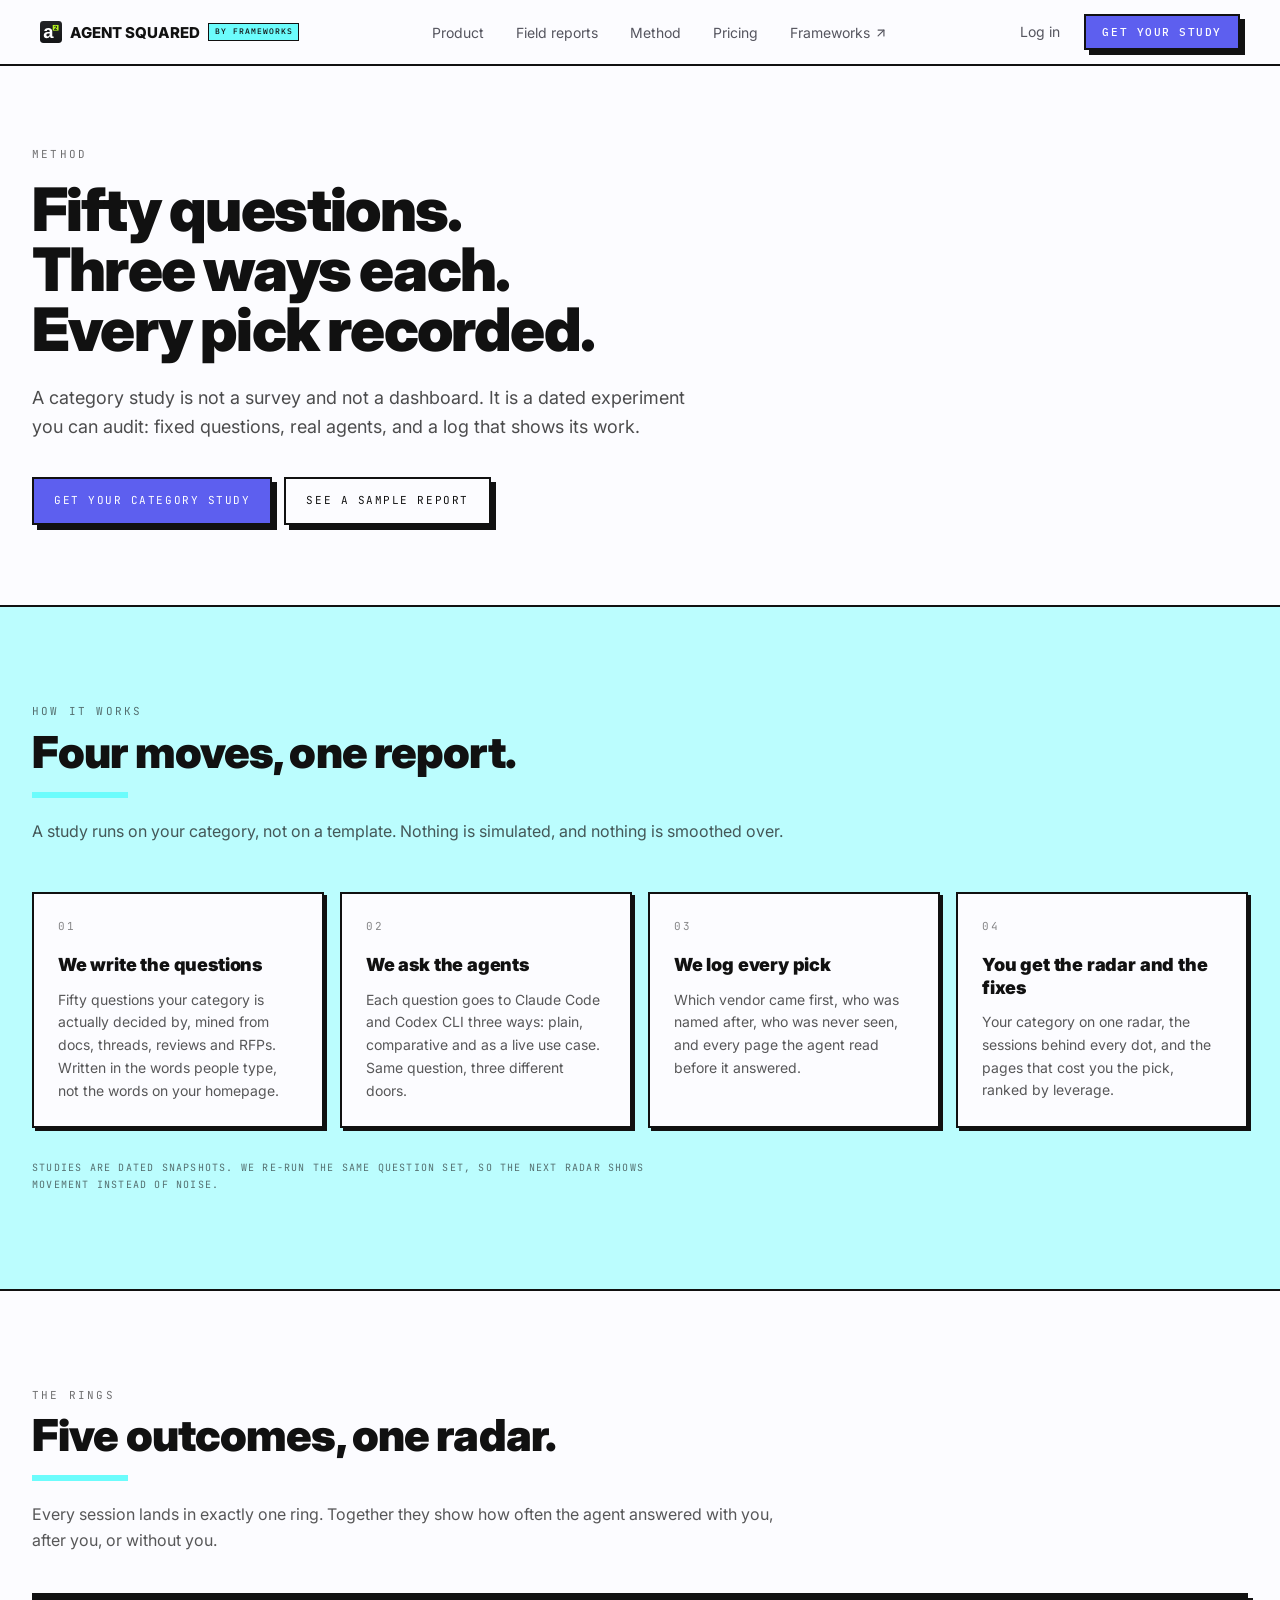
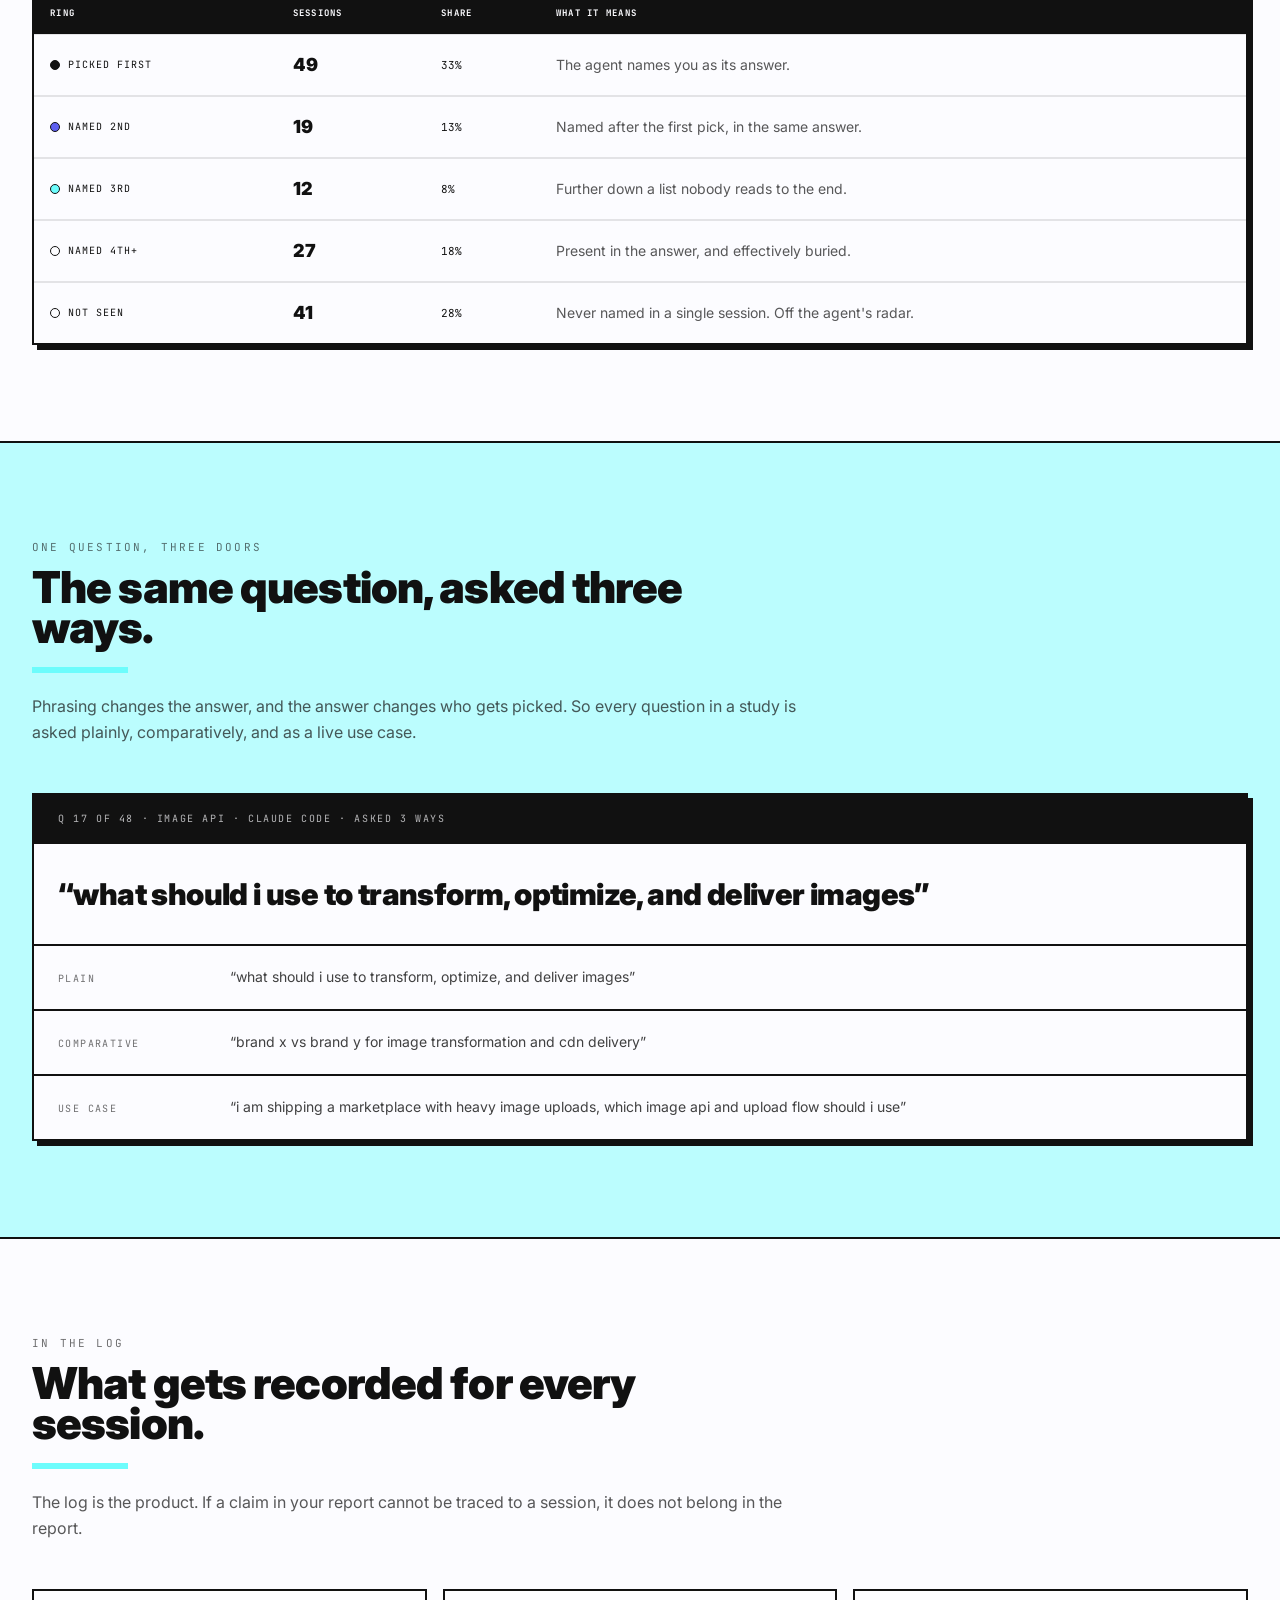
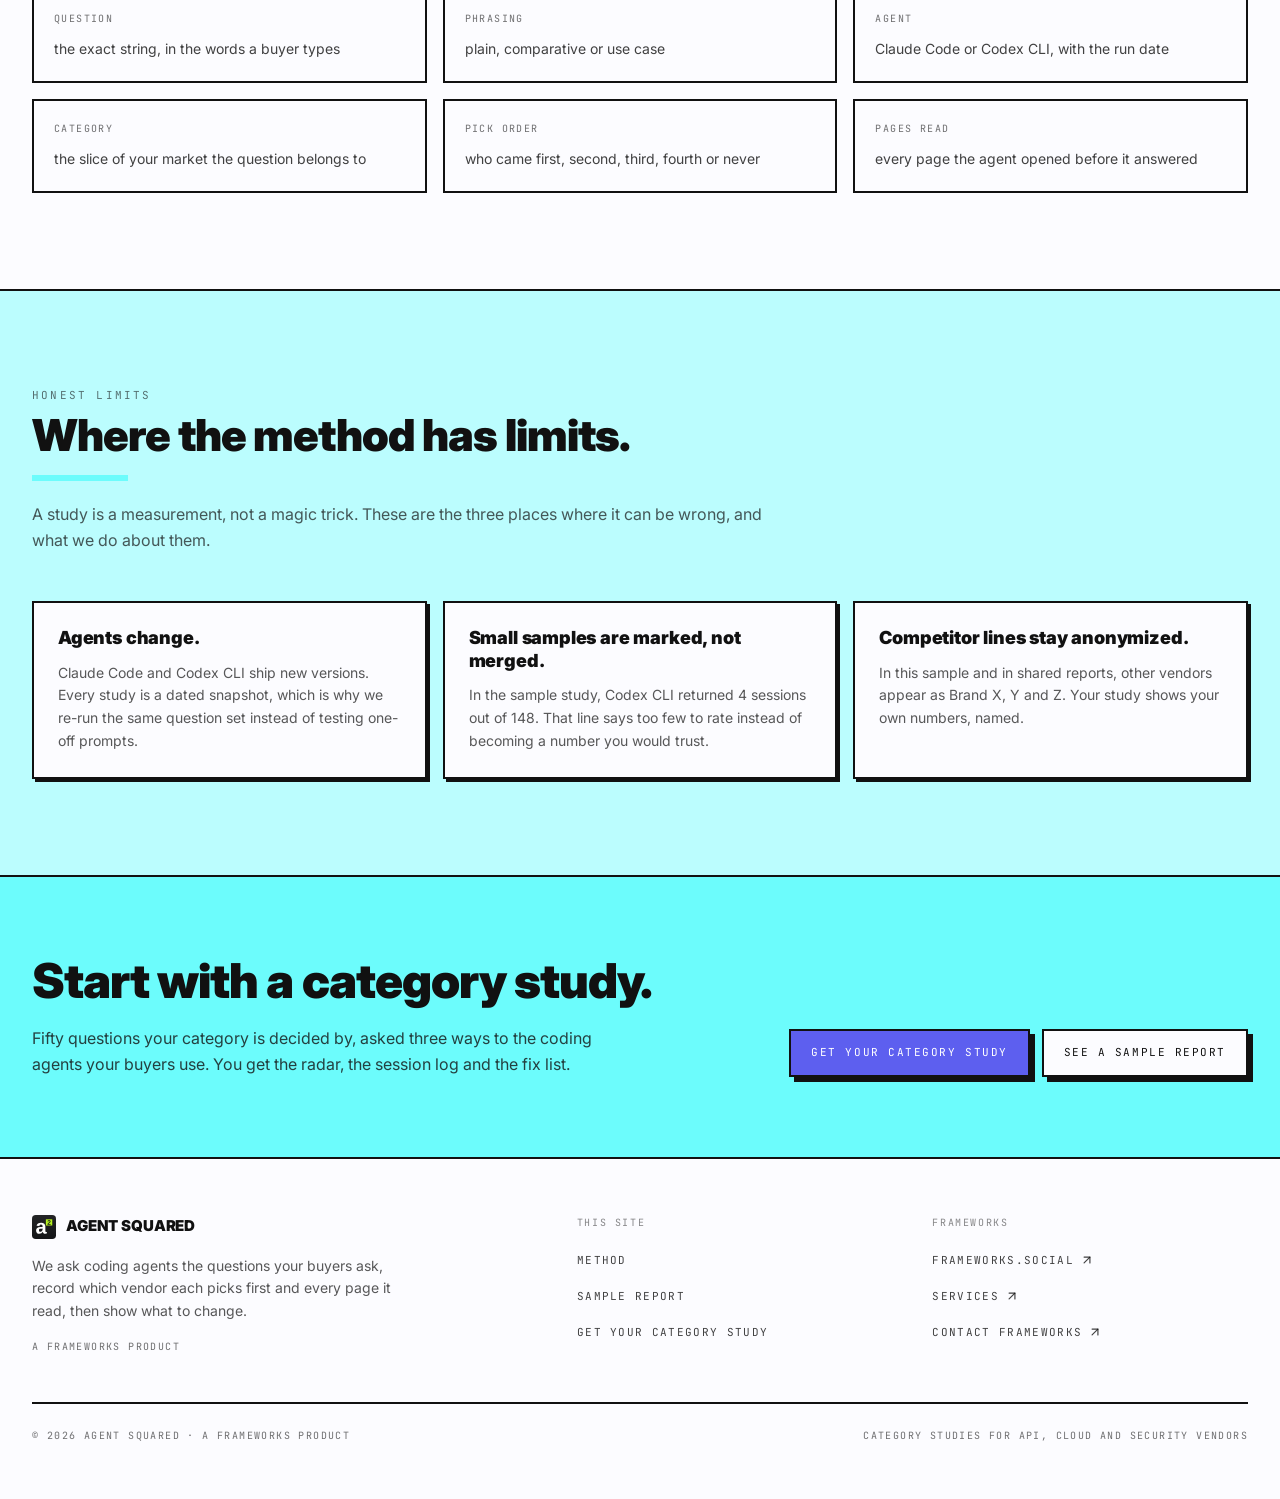
==== commit 046a306c: "Roll back the website release on main (revert 9bee515) main goes back to the site as it was before t" ====
--- a/site/method/index.html
+++ b/site/method/index.html
@@ -3,19 +3,8 @@
 <head>
 <meta charset="utf-8">
 <meta name="viewport" content="width=device-width,initial-scale=1">
-<title>Method · AgentSq</title>
-<meta name="description" content="AgentSq asks coding agents the questions your buyers ask, records which vendor each picks first and every page it read, then shows what to change.">
-<link rel="canonical" href="https://agentsq.co/method/">
-<meta property="og:type" content="website">
-<meta property="og:site_name" content="AgentSq">
-<meta property="og:title" content="Method · AgentSq">
-<meta property="og:description" content="AgentSq asks coding agents the questions your buyers ask, records which vendor each picks first and every page it read, then shows what to change.">
-<meta property="og:url" content="https://agentsq.co/method/">
-<meta property="og:image" content="https://agentsq.co/og-image.png">
-<meta property="og:image:width" content="1200">
-<meta property="og:image:height" content="630">
-<meta property="og:image:alt" content="AgentSq: When a coding agent installs a tool, is it yours?">
-<meta name="twitter:card" content="summary_large_image">
+<title>Method · Agent Squared</title>
+<meta name="description" content="Agent Squared asks coding agents the questions your buyers ask, records which vendor each picks first and every page it read, then shows what to change.">
 <link rel="icon" href="../icon.svg" sizes="any" type="image/svg+xml">
 <link rel="preconnect" href="https://fonts.googleapis.com">
 <link rel="preconnect" href="https://fonts.gstatic.com" crossorigin>
@@ -28,26 +17,36 @@
 <header class="site-header" data-site-header="" data-section="Nav">
   <nav class="site-header__bar" aria-label="Primary">
     <div class="site-header__brand">
-      <a href="../" class="site-header__home" aria-label="AgentSq, home"><svg xmlns="http://www.w3.org/2000/svg" class="site-header__mark" aria-hidden="true" focusable="false" viewBox="0 0 64 64"><defs><linearGradient id="a2g-h" x1="0" y1="0" x2="0" y2="1"><stop offset="0" stop-color="#232426"/><stop offset="1" stop-color="#141517"/></linearGradient></defs><rect width="64" height="64" rx="10" fill="url(#a2g-h)"/><path fill="#FFFFFF" d="M19.65 50Q15.52 50 13.21 47.75Q10.89 45.5 10.89 41.43Q10.89 37.01 13.77 34.7Q16.65 32.38 22.12 32.33L28.25 32.23V30.78Q28.25 27.99 27.27 26.64Q26.3 25.29 24.09 25.29Q22.04 25.29 21.08 26.22Q20.12 27.15 19.89 29.31L12.18 28.94Q12.89 24.79 15.98 22.64Q19.07 20.5 24.41 20.5Q29.8 20.5 32.72 23.16Q35.64 25.81 35.64 30.7V41.06Q35.64 43.45 36.17 44.36Q36.71 45.27 37.98 45.27Q38.82 45.27 39.61 45.11V49.11Q38.95 49.26 38.42 49.4Q37.9 49.53 37.37 49.61Q36.84 49.68 36.25 49.74Q35.66 49.79 34.87 49.79Q32.09 49.79 30.76 48.42Q29.43 47.06 29.17 44.4H29.01Q25.91 50 19.65 50ZM28.25 36.3 24.46 36.35Q21.88 36.46 20.81 36.92Q19.73 37.38 19.16 38.33Q18.6 39.27 18.6 40.85Q18.6 42.87 19.53 43.86Q20.46 44.85 22.02 44.85Q23.75 44.85 25.18 43.9Q26.62 42.95 27.43 41.28Q28.25 39.61 28.25 37.75Z"/><rect x="37" y="11.5" width="17" height="16.5" fill="#B5F21F"/><path fill="#161718" d="M41.26 25.9V24.22Q41.73 23.18 42.61 22.19Q43.48 21.2 44.8 20.13Q46.08 19.1 46.59 18.43Q47.1 17.75 47.1 17.11Q47.1 15.53 45.51 15.53Q44.73 15.53 44.33 15.94Q43.92 16.36 43.8 17.2L41.36 17.06Q41.57 15.37 42.62 14.49Q43.68 13.6 45.49 13.6Q47.45 13.6 48.5 14.49Q49.55 15.39 49.55 17.01Q49.55 17.86 49.22 18.55Q48.88 19.23 48.36 19.81Q47.83 20.4 47.19 20.9Q46.55 21.41 45.95 21.89Q45.35 22.37 44.85 22.86Q44.36 23.35 44.12 23.91H49.74V25.9Z"/></svg><span class="site-header__name">AgentSq</span></a>
+      <a href="../" class="site-header__home" aria-label="Agent Squared, home"><svg xmlns="http://www.w3.org/2000/svg" class="site-header__mark" aria-hidden="true" focusable="false" viewBox="0 0 64 64"><defs><linearGradient id="a2g-h" x1="0" y1="0" x2="0" y2="1"><stop offset="0" stop-color="#232426"/><stop offset="1" stop-color="#141517"/></linearGradient></defs><rect width="64" height="64" rx="10" fill="url(#a2g-h)"/><path fill="#FFFFFF" d="M19.65 50Q15.52 50 13.21 47.75Q10.89 45.5 10.89 41.43Q10.89 37.01 13.77 34.7Q16.65 32.38 22.12 32.33L28.25 32.23V30.78Q28.25 27.99 27.27 26.64Q26.3 25.29 24.09 25.29Q22.04 25.29 21.08 26.22Q20.12 27.15 19.89 29.31L12.18 28.94Q12.89 24.79 15.98 22.64Q19.07 20.5 24.41 20.5Q29.8 20.5 32.72 23.16Q35.64 25.81 35.64 30.7V41.06Q35.64 43.45 36.17 44.36Q36.71 45.27 37.98 45.27Q38.82 45.27 39.61 45.11V49.11Q38.95 49.26 38.42 49.4Q37.9 49.53 37.37 49.61Q36.84 49.68 36.25 49.74Q35.66 49.79 34.87 49.79Q32.09 49.79 30.76 48.42Q29.43 47.06 29.17 44.4H29.01Q25.91 50 19.65 50ZM28.25 36.3 24.46 36.35Q21.88 36.46 20.81 36.92Q19.73 37.38 19.16 38.33Q18.6 39.27 18.6 40.85Q18.6 42.87 19.53 43.86Q20.46 44.85 22.02 44.85Q23.75 44.85 25.18 43.9Q26.62 42.95 27.43 41.28Q28.25 39.61 28.25 37.75Z"/><rect x="37" y="11.5" width="17" height="16.5" fill="#B5F21F"/><path fill="#161718" d="M41.26 25.9V24.22Q41.73 23.18 42.61 22.19Q43.48 21.2 44.8 20.13Q46.08 19.1 46.59 18.43Q47.1 17.75 47.1 17.11Q47.1 15.53 45.51 15.53Q44.73 15.53 44.33 15.94Q43.92 16.36 43.8 17.2L41.36 17.06Q41.57 15.37 42.62 14.49Q43.68 13.6 45.49 13.6Q47.45 13.6 48.5 14.49Q49.55 15.39 49.55 17.01Q49.55 17.86 49.22 18.55Q48.88 19.23 48.36 19.81Q47.83 20.4 47.19 20.9Q46.55 21.41 45.95 21.89Q45.35 22.37 44.85 22.86Q44.36 23.35 44.12 23.91H49.74V25.9Z"/></svg><span class="site-header__name">Agent Squared</span></a>
       <a href="https://frameworks.social" target="_blank" rel="noreferrer" class="site-header__badge">By Frameworks</a>
     </div>
+    <ul class="site-header__links">
+      <li><a href="../#product" class="site-header__link">Product</a></li>
+      <li><a href="../#field-report" class="site-header__link">Field reports</a></li>
+      <li><a href="../#method" class="site-header__link">Method</a></li>
+      <li><a href="#" class="site-header__link">Pricing</a></li>
+      <li><a href="https://frameworks.social" target="_blank" rel="noreferrer" class="site-header__link site-header__link--ext">Frameworks<svg xmlns="http://www.w3.org/2000/svg" width="24" height="24" viewBox="0 0 24 24" fill="none" stroke="currentColor" stroke-width="2" stroke-linecap="round" stroke-linejoin="round" class="site-header__ext-icon" aria-hidden="true"><path d="M7 7h10v10"></path><path d="M7 17 17 7"></path></svg></a></li>
+    </ul>
     <div class="site-header__actions">
-      <a href="../" class="site-header__link">Home</a>
-      <a href="https://app.agentsq.co/signin" data-app-link="/signin" class="site-header__link">Sign in</a>
-      <a href="../request-access/" class="site-header__cta">Request access</a>
+      <a href="../signin/" class="site-header__link">Log in</a>
+      <a href="../#study" class="site-header__cta">Get your study</a>
     </div>
     <button type="button" class="site-header__toggle" aria-expanded="false" aria-controls="mobile-menu"><span data-menu-label="">Menu</span><span class="site-header__burger" aria-hidden="true"><span></span><span></span></span></button>
   </nav>
   <div id="mobile-menu" class="site-header__menu" hidden="">
     <ul>
-      <li><a href="../">Home</a></li>
-      <li><a href="https://app.agentsq.co/signin" data-app-link="/signin">Sign in</a></li>
+      <li><a href="../#product">Product</a></li>
+      <li><a href="../#field-report">Field reports</a></li>
+      <li><a href="../#method">Method</a></li>
+      <li><a href="#">Pricing</a></li>
+      <li><a href="https://frameworks.social" target="_blank" rel="noreferrer">Frameworks<svg xmlns="http://www.w3.org/2000/svg" width="24" height="24" viewBox="0 0 24 24" fill="none" stroke="currentColor" stroke-width="2" stroke-linecap="round" stroke-linejoin="round" class="site-header__ext-icon" aria-hidden="true"><path d="M7 7h10v10"></path><path d="M7 17 17 7"></path></svg></a></li>
+      <li><a href="../signin/">Log in</a></li>
     </ul>
-    <a href="../request-access/" class="site-header__cta">Request access</a>
+    <a href="../#study" class="site-header__cta">Get your study</a>
   </div>
 </header>
 <main class="site-main flex-1"><section class="border-b-2 border-ink bg-paper"><div class="mx-auto max-w-7xl px-5 py-14 sm:px-8 lg:py-20"><p class="font-mono text-[11px] uppercase tracking-[0.2em] text-ink/60">Method</p><h1 class="mt-4 max-w-4xl text-4xl font-black leading-[0.98] tracking-[-0.03em] sm:text-5xl lg:text-6xl">Fifty questions.<br>Three ways each.<br>Every pick recorded.</h1><p class="mt-6 max-w-2xl text-lg leading-relaxed text-ink/75">A category study is not a survey and not a dashboard. It is a dated experiment you can audit: fixed questions, real agents, and a log that shows its work.</p><div class="mt-9 flex flex-wrap gap-3"><a class="inline-flex min-h-[48px] items-center justify-center gap-2 border-2 border-ink px-5 py-3 text-center font-mono text-[11px] uppercase leading-tight tracking-[0.14em] transition-transform duration-150 hover:-translate-y-[2px] active:translate-y-0 bg-electric text-white fw-shadow" href="../study/">Get your category study</a><a class="inline-flex min-h-[48px] items-center justify-center gap-2 border-2 border-ink px-5 py-3 text-center font-mono text-[11px] uppercase leading-tight tracking-[0.14em] transition-transform duration-150 hover:-translate-y-[2px] active:translate-y-0 bg-paper text-ink fw-shadow" href="../sample-report/">See a sample report</a></div></div></section><section class="border-b-2 border-ink bg-signal/45"><div class="mx-auto max-w-7xl px-5 py-16 sm:px-8 lg:py-24"><div class="max-w-3xl "><p class="font-mono text-[11px] uppercase tracking-[0.2em] text-ink/60">How it works</p><h2 class="mt-3 text-3xl font-black leading-[1.05] tracking-[-0.02em] sm:text-4xl lg:text-[2.75rem]">Four moves, one report.</h2><div class="mt-5 h-[6px] w-24 bg-signal"></div><p class="mt-5 text-base leading-relaxed text-ink/70">A study runs on your category, not on a template. Nothing is simulated, and nothing is smoothed over.</p></div><ol class="mt-12 grid gap-4 lg:grid-cols-4"><li class="flex flex-col border-2 border-ink bg-paper p-6 fw-shadow-sm"><span class="font-mono text-[11px] uppercase tracking-[0.18em] text-ink/50">01</span><h3 class="mt-5 text-lg font-black leading-tight tracking-[-0.01em]">We write the questions</h3><p class="mt-3 text-sm leading-relaxed text-ink/70">Fifty questions your category is actually decided by, mined from docs, threads, reviews and RFPs. Written in the words people type, not the words on your homepage.</p></li><li class="flex flex-col border-2 border-ink bg-paper p-6 fw-shadow-sm"><span class="font-mono text-[11px] uppercase tracking-[0.18em] text-ink/50">02</span><h3 class="mt-5 text-lg font-black leading-tight tracking-[-0.01em]">We ask the agents</h3><p class="mt-3 text-sm leading-relaxed text-ink/70">Each question goes to Claude Code and Codex CLI three ways: plain, comparative and as a live use case. Same question, three different doors.</p></li><li class="flex flex-col border-2 border-ink bg-paper p-6 fw-shadow-sm"><span class="font-mono text-[11px] uppercase tracking-[0.18em] text-ink/50">03</span><h3 class="mt-5 text-lg font-black leading-tight tracking-[-0.01em]">We log every pick</h3><p class="mt-3 text-sm leading-relaxed text-ink/70">Which vendor came first, who was named after, who was never seen, and every page the agent read before it answered.</p></li><li class="flex flex-col border-2 border-ink bg-paper p-6 fw-shadow-sm"><span class="font-mono text-[11px] uppercase tracking-[0.18em] text-ink/50">04</span><h3 class="mt-5 text-lg font-black leading-tight tracking-[-0.01em]">You get the radar and the fixes</h3><p class="mt-3 text-sm leading-relaxed text-ink/70">Your category on one radar, the sessions behind every dot, and the pages that cost you the pick, ranked by leverage.</p></li></ol><p class="mt-8 max-w-2xl font-mono text-[10px] uppercase leading-relaxed tracking-[0.12em] text-ink/60">Studies are dated snapshots. We re-run the same question set, so the next radar shows movement instead of noise.</p></div></section><section class="border-b-2 border-ink bg-paper"><div class="mx-auto max-w-7xl px-5 py-16 sm:px-8 lg:py-24"><div class="max-w-3xl "><p class="font-mono text-[11px] uppercase tracking-[0.2em] text-ink/60">The rings</p><h2 class="mt-3 text-3xl font-black leading-[1.05] tracking-[-0.02em] sm:text-4xl lg:text-[2.75rem]">Five outcomes, one radar.</h2><div class="mt-5 h-[6px] w-24 bg-signal"></div><p class="mt-5 text-base leading-relaxed text-ink/70">Every session lands in exactly one ring. Together they show how often the agent answered with you, after you, or without you.</p></div><div class="mt-10 overflow-x-auto border-2 border-ink bg-paper fw-shadow"><table class="w-full min-w-[640px] border-collapse text-left"><thead><tr class="bg-ink text-paper"><th class="px-4 py-3 font-mono text-[9px] uppercase tracking-[0.14em]">Ring</th><th class="px-4 py-3 font-mono text-[9px] uppercase tracking-[0.14em]">Sessions</th><th class="px-4 py-3 font-mono text-[9px] uppercase tracking-[0.14em]">Share</th><th class="px-4 py-3 font-mono text-[9px] uppercase tracking-[0.14em]">What it means</th></tr></thead><tbody><tr class="border-t-2 border-ink/10"><td class="px-4 py-4"><span class="flex items-center gap-2 font-mono text-[10px] uppercase tracking-[0.1em]"><span class="h-2.5 w-2.5 shrink-0 rounded-full border border-ink" style="background: rgb(17, 17, 17);"></span>PICKED FIRST</span></td><td class="px-4 py-4 text-lg font-black">49</td><td class="px-4 py-4 font-mono text-[11px]">33%</td><td class="px-4 py-4 text-sm text-ink/70">The agent names you as its answer.</td></tr><tr class="border-t-2 border-ink/10"><td class="px-4 py-4"><span class="flex items-center gap-2 font-mono text-[10px] uppercase tracking-[0.1em]"><span class="h-2.5 w-2.5 shrink-0 rounded-full border border-ink" style="background: rgb(93, 95, 239);"></span>NAMED 2ND</span></td><td class="px-4 py-4 text-lg font-black">19</td><td class="px-4 py-4 font-mono text-[11px]">13%</td><td class="px-4 py-4 text-sm text-ink/70">Named after the first pick, in the same answer.</td></tr><tr class="border-t-2 border-ink/10"><td class="px-4 py-4"><span class="flex items-center gap-2 font-mono text-[10px] uppercase tracking-[0.1em]"><span class="h-2.5 w-2.5 shrink-0 rounded-full border border-ink" style="background: rgb(108, 252, 252);"></span>NAMED 3RD</span></td><td class="px-4 py-4 text-lg font-black">12</td><td class="px-4 py-4 font-mono text-[11px]">8%</td><td class="px-4 py-4 text-sm text-ink/70">Further down a list nobody reads to the end.</td></tr><tr class="border-t-2 border-ink/10"><td class="px-4 py-4"><span class="flex items-center gap-2 font-mono text-[10px] uppercase tracking-[0.1em]"><span class="h-2.5 w-2.5 shrink-0 rounded-full border border-ink" style="background: rgb(252, 252, 255);"></span>NAMED 4TH+</span></td><td class="px-4 py-4 text-lg font-black">27</td><td class="px-4 py-4 font-mono text-[11px]">18%</td><td class="px-4 py-4 text-sm text-ink/70">Present in the answer, and effectively buried.</td></tr><tr class="border-t-2 border-ink/10"><td class="px-4 py-4"><span class="flex items-center gap-2 font-mono text-[10px] uppercase tracking-[0.1em]"><span class="h-2.5 w-2.5 shrink-0 rounded-full border border-ink" style="background: transparent;"></span>NOT SEEN</span></td><td class="px-4 py-4 text-lg font-black">41</td><td class="px-4 py-4 font-mono text-[11px]">28%</td><td class="px-4 py-4 text-sm text-ink/70">Never named in a single session. Off the agent's radar.</td></tr></tbody></table></div></div></section><section class="border-b-2 border-ink bg-signal/45"><div class="mx-auto max-w-7xl px-5 py-16 sm:px-8 lg:py-24"><div class="max-w-3xl "><p class="font-mono text-[11px] uppercase tracking-[0.2em] text-ink/60">One question, three doors</p><h2 class="mt-3 text-3xl font-black leading-[1.05] tracking-[-0.02em] sm:text-4xl lg:text-[2.75rem]">The same question, asked three ways.</h2><div class="mt-5 h-[6px] w-24 bg-signal"></div><p class="mt-5 text-base leading-relaxed text-ink/70">Phrasing changes the answer, and the answer changes who gets picked. So every question in a study is asked plainly, comparatively, and as a live use case.</p></div><div class="mt-12 border-2 border-ink bg-paper fw-shadow"><div class="border-b-2 border-ink bg-ink px-6 py-4"><p class="font-mono text-[10px] uppercase tracking-[0.16em] text-paper/70">Q 17 of 48 · Image API · Claude Code · asked 3 ways</p></div><p class="px-6 py-8 text-2xl font-black leading-tight tracking-[-0.02em] sm:text-3xl">“what should i use to transform, optimize, and deliver images”</p><div class="divide-y-2 divide-ink border-t-2 border-ink"><div class="grid gap-3 px-6 py-5 sm:grid-cols-[160px_1fr] sm:items-baseline"><span class="font-mono text-[10px] uppercase tracking-[0.14em] text-ink/60">Plain</span><p class="text-sm leading-relaxed text-ink/80">“what should i use to transform, optimize, and deliver images”</p></div><div class="grid gap-3 px-6 py-5 sm:grid-cols-[160px_1fr] sm:items-baseline"><span class="font-mono text-[10px] uppercase tracking-[0.14em] text-ink/60">Comparative</span><p class="text-sm leading-relaxed text-ink/80">“brand x vs brand y for image transformation and cdn delivery”</p></div><div class="grid gap-3 px-6 py-5 sm:grid-cols-[160px_1fr] sm:items-baseline"><span class="font-mono text-[10px] uppercase tracking-[0.14em] text-ink/60">Use case</span><p class="text-sm leading-relaxed text-ink/80">“i am shipping a marketplace with heavy image uploads, which image api and upload flow should i use”</p></div></div></div></div></section><section class="border-b-2 border-ink bg-paper"><div class="mx-auto max-w-7xl px-5 py-16 sm:px-8 lg:py-24"><div class="max-w-3xl "><p class="font-mono text-[11px] uppercase tracking-[0.2em] text-ink/60">In the log</p><h2 class="mt-3 text-3xl font-black leading-[1.05] tracking-[-0.02em] sm:text-4xl lg:text-[2.75rem]">What gets recorded for every session.</h2><div class="mt-5 h-[6px] w-24 bg-signal"></div><p class="mt-5 text-base leading-relaxed text-ink/70">The log is the product. If a claim in your report cannot be traced to a session, it does not belong in the report.</p></div><dl class="mt-12 grid gap-4 sm:grid-cols-2 lg:grid-cols-3"><div class="border-2 border-ink bg-paper p-5"><dt class="font-mono text-[10px] uppercase tracking-[0.14em] text-ink/60">Question</dt><dd class="mt-3 text-sm leading-relaxed text-ink/80">the exact string, in the words a buyer types</dd></div><div class="border-2 border-ink bg-paper p-5"><dt class="font-mono text-[10px] uppercase tracking-[0.14em] text-ink/60">Phrasing</dt><dd class="mt-3 text-sm leading-relaxed text-ink/80">plain, comparative or use case</dd></div><div class="border-2 border-ink bg-paper p-5"><dt class="font-mono text-[10px] uppercase tracking-[0.14em] text-ink/60">Agent</dt><dd class="mt-3 text-sm leading-relaxed text-ink/80">Claude Code or Codex CLI, with the run date</dd></div><div class="border-2 border-ink bg-paper p-5"><dt class="font-mono text-[10px] uppercase tracking-[0.14em] text-ink/60">Category</dt><dd class="mt-3 text-sm leading-relaxed text-ink/80">the slice of your market the question belongs to</dd></div><div class="border-2 border-ink bg-paper p-5"><dt class="font-mono text-[10px] uppercase tracking-[0.14em] text-ink/60">Pick order</dt><dd class="mt-3 text-sm leading-relaxed text-ink/80">who came first, second, third, fourth or never</dd></div><div class="border-2 border-ink bg-paper p-5"><dt class="font-mono text-[10px] uppercase tracking-[0.14em] text-ink/60">Pages read</dt><dd class="mt-3 text-sm leading-relaxed text-ink/80">every page the agent opened before it answered</dd></div></dl></div></section><section class="border-b-2 border-ink bg-signal/45"><div class="mx-auto max-w-7xl px-5 py-16 sm:px-8 lg:py-24"><div class="max-w-3xl "><p class="font-mono text-[11px] uppercase tracking-[0.2em] text-ink/60">Honest limits</p><h2 class="mt-3 text-3xl font-black leading-[1.05] tracking-[-0.02em] sm:text-4xl lg:text-[2.75rem]">Where the method has limits.</h2><div class="mt-5 h-[6px] w-24 bg-signal"></div><p class="mt-5 text-base leading-relaxed text-ink/70">A study is a measurement, not a magic trick. These are the three places where it can be wrong, and what we do about them.</p></div><div class="mt-12 grid gap-4 lg:grid-cols-3"><div class="border-2 border-ink bg-paper p-6 fw-shadow-sm"><h3 class="text-lg font-black leading-tight tracking-[-0.01em]">Agents change.</h3><p class="mt-3 text-sm leading-relaxed text-ink/70">Claude Code and Codex CLI ship new versions. Every study is a dated snapshot, which is why we re-run the same question set instead of testing one-off prompts.</p></div><div class="border-2 border-ink bg-paper p-6 fw-shadow-sm"><h3 class="text-lg font-black leading-tight tracking-[-0.01em]">Small samples are marked, not merged.</h3><p class="mt-3 text-sm leading-relaxed text-ink/70">In the sample study, Codex CLI returned 4 sessions out of 148. That line says too few to rate instead of becoming a number you would trust.</p></div><div class="border-2 border-ink bg-paper p-6 fw-shadow-sm"><h3 class="text-lg font-black leading-tight tracking-[-0.01em]">Competitor lines stay anonymized.</h3><p class="mt-3 text-sm leading-relaxed text-ink/70">In this sample and in shared reports, other vendors appear as Brand X, Y and Z. Your study shows your own numbers, named.</p></div></div></div></section><section class="border-b-2 border-ink bg-signal"><div class="mx-auto grid max-w-7xl gap-8 px-5 py-16 sm:px-8 lg:grid-cols-[1.4fr_1fr] lg:items-end lg:py-20"><div><h2 class="text-3xl font-black leading-[1.05] tracking-[-0.02em] sm:text-4xl lg:text-5xl">Start with a category study.</h2><p class="mt-5 max-w-xl text-base leading-relaxed text-ink/80">Fifty questions your category is decided by, asked three ways to the coding agents your buyers use. You get the radar, the session log and the fix list.</p></div><div class="flex flex-wrap gap-3 lg:justify-end"><a class="inline-flex min-h-[48px] items-center justify-center gap-2 border-2 border-ink px-5 py-3 text-center font-mono text-[11px] uppercase leading-tight tracking-[0.14em] transition-transform duration-150 hover:-translate-y-[2px] active:translate-y-0 bg-electric text-white fw-shadow" href="../study/">Get your category study</a><a class="inline-flex min-h-[48px] items-center justify-center gap-2 border-2 border-ink px-5 py-3 text-center font-mono text-[11px] uppercase leading-tight tracking-[0.14em] transition-transform duration-150 hover:-translate-y-[2px] active:translate-y-0 bg-paper text-ink fw-shadow" href="../sample-report/">See a sample report</a></div></div></section></main>
-<footer class="bg-paper"><div class="mx-auto max-w-7xl px-5 py-14 sm:px-8"><div class="flex flex-col gap-5 sm:flex-row sm:items-center sm:justify-between"><div class="flex items-center gap-2.5"><svg xmlns="http://www.w3.org/2000/svg" class="h-6 w-6" aria-hidden="true" focusable="false" viewBox="0 0 64 64"><defs><linearGradient id="a2g-f" x1="0" y1="0" x2="0" y2="1"><stop offset="0" stop-color="#232426"/><stop offset="1" stop-color="#141517"/></linearGradient></defs><rect width="64" height="64" rx="10" fill="url(#a2g-f)"/><path fill="#FFFFFF" d="M19.65 50Q15.52 50 13.21 47.75Q10.89 45.5 10.89 41.43Q10.89 37.01 13.77 34.7Q16.65 32.38 22.12 32.33L28.25 32.23V30.78Q28.25 27.99 27.27 26.64Q26.3 25.29 24.09 25.29Q22.04 25.29 21.08 26.22Q20.12 27.15 19.89 29.31L12.18 28.94Q12.89 24.79 15.98 22.64Q19.07 20.5 24.41 20.5Q29.8 20.5 32.72 23.16Q35.64 25.81 35.64 30.7V41.06Q35.64 43.45 36.17 44.36Q36.71 45.27 37.98 45.27Q38.82 45.27 39.61 45.11V49.11Q38.95 49.26 38.42 49.4Q37.9 49.53 37.37 49.61Q36.84 49.68 36.25 49.74Q35.66 49.79 34.87 49.79Q32.09 49.79 30.76 48.42Q29.43 47.06 29.17 44.4H29.01Q25.91 50 19.65 50ZM28.25 36.3 24.46 36.35Q21.88 36.46 20.81 36.92Q19.73 37.38 19.16 38.33Q18.6 39.27 18.6 40.85Q18.6 42.87 19.53 43.86Q20.46 44.85 22.02 44.85Q23.75 44.85 25.18 43.9Q26.62 42.95 27.43 41.28Q28.25 39.61 28.25 37.75Z"/><rect x="37" y="11.5" width="17" height="16.5" fill="#B5F21F"/><path fill="#161718" d="M41.26 25.9V24.22Q41.73 23.18 42.61 22.19Q43.48 21.2 44.8 20.13Q46.08 19.1 46.59 18.43Q47.1 17.75 47.1 17.11Q47.1 15.53 45.51 15.53Q44.73 15.53 44.33 15.94Q43.92 16.36 43.8 17.2L41.36 17.06Q41.57 15.37 42.62 14.49Q43.68 13.6 45.49 13.6Q47.45 13.6 48.5 14.49Q49.55 15.39 49.55 17.01Q49.55 17.86 49.22 18.55Q48.88 19.23 48.36 19.81Q47.83 20.4 47.19 20.9Q46.55 21.41 45.95 21.89Q45.35 22.37 44.85 22.86Q44.36 23.35 44.12 23.91H49.74V25.9Z"/></svg><span class="text-[15px] font-black tracking-[-0.01em]">AgentSq</span></div><ul class="flex flex-wrap items-center gap-x-4 gap-y-1"><li><a class="font-mono text-[11px] uppercase tracking-[0.12em] text-ink/80 transition-colors hover:text-electric" href="../">Home</a></li><li><a class="font-mono text-[11px] uppercase tracking-[0.12em] text-ink/80 transition-colors hover:text-electric" href="https://app.agentsq.co/signin" data-app-link="/signin">Sign in</a></li><li><a class="font-mono text-[11px] uppercase tracking-[0.12em] text-ink/80 transition-colors hover:text-electric" href="../request-access/">Request access</a></li></ul></div><div class="mt-12 border-t-2 border-ink pt-6"><p class="font-mono text-[10px] uppercase tracking-[0.14em] text-ink/60">© <span data-year="">2026</span> AgentSq</p></div></div></footer>
+<footer class="bg-paper"><div class="mx-auto max-w-7xl px-5 py-14 sm:px-8"><div class="grid gap-10 lg:grid-cols-[1.6fr_1fr_1fr]"><div><div class="flex items-center gap-2.5"><svg xmlns="http://www.w3.org/2000/svg" class="h-6 w-6" aria-hidden="true" focusable="false" viewBox="0 0 64 64"><defs><linearGradient id="a2g-f" x1="0" y1="0" x2="0" y2="1"><stop offset="0" stop-color="#232426"/><stop offset="1" stop-color="#141517"/></linearGradient></defs><rect width="64" height="64" rx="10" fill="url(#a2g-f)"/><path fill="#FFFFFF" d="M19.65 50Q15.52 50 13.21 47.75Q10.89 45.5 10.89 41.43Q10.89 37.01 13.77 34.7Q16.65 32.38 22.12 32.33L28.25 32.23V30.78Q28.25 27.99 27.27 26.64Q26.3 25.29 24.09 25.29Q22.04 25.29 21.08 26.22Q20.12 27.15 19.89 29.31L12.18 28.94Q12.89 24.79 15.98 22.64Q19.07 20.5 24.41 20.5Q29.8 20.5 32.72 23.16Q35.64 25.81 35.64 30.7V41.06Q35.64 43.45 36.17 44.36Q36.71 45.27 37.98 45.27Q38.82 45.27 39.61 45.11V49.11Q38.95 49.26 38.42 49.4Q37.9 49.53 37.37 49.61Q36.84 49.68 36.25 49.74Q35.66 49.79 34.87 49.79Q32.09 49.79 30.76 48.42Q29.43 47.06 29.17 44.4H29.01Q25.91 50 19.65 50ZM28.25 36.3 24.46 36.35Q21.88 36.46 20.81 36.92Q19.73 37.38 19.16 38.33Q18.6 39.27 18.6 40.85Q18.6 42.87 19.53 43.86Q20.46 44.85 22.02 44.85Q23.75 44.85 25.18 43.9Q26.62 42.95 27.43 41.28Q28.25 39.61 28.25 37.75Z"/><rect x="37" y="11.5" width="17" height="16.5" fill="#B5F21F"/><path fill="#161718" d="M41.26 25.9V24.22Q41.73 23.18 42.61 22.19Q43.48 21.2 44.8 20.13Q46.08 19.1 46.59 18.43Q47.1 17.75 47.1 17.11Q47.1 15.53 45.51 15.53Q44.73 15.53 44.33 15.94Q43.92 16.36 43.8 17.2L41.36 17.06Q41.57 15.37 42.62 14.49Q43.68 13.6 45.49 13.6Q47.45 13.6 48.5 14.49Q49.55 15.39 49.55 17.01Q49.55 17.86 49.22 18.55Q48.88 19.23 48.36 19.81Q47.83 20.4 47.19 20.9Q46.55 21.41 45.95 21.89Q45.35 22.37 44.85 22.86Q44.36 23.35 44.12 23.91H49.74V25.9Z"/></svg><span class="text-[15px] font-black uppercase tracking-[-0.01em]">Agent Squared</span></div><p class="mt-4 max-w-sm text-sm leading-relaxed text-ink/70">We ask coding agents the questions your buyers ask, record which vendor each picks first and every page it read, then show what to change.</p><p class="mt-4 font-mono text-[10px] uppercase tracking-[0.14em] text-ink/60">A Frameworks product</p></div><div><p class="font-mono text-[10px] uppercase tracking-[0.16em] text-ink/50">This site</p><ul class="mt-4 space-y-3"><li><a class="font-mono text-[11px] uppercase tracking-[0.12em] text-ink/80 transition-colors hover:text-electric" href="../method/">Method</a></li><li><a class="font-mono text-[11px] uppercase tracking-[0.12em] text-ink/80 transition-colors hover:text-electric" href="../sample-report/">Sample report</a></li><li><a class="font-mono text-[11px] uppercase tracking-[0.12em] text-ink/80 transition-colors hover:text-electric" href="../study/">Get your category study</a></li></ul></div><div><p class="font-mono text-[10px] uppercase tracking-[0.16em] text-ink/50">Frameworks</p><ul class="mt-4 space-y-3"><li><a href="https://frameworks.social" target="_blank" rel="noreferrer" class="inline-flex items-center gap-1.5 font-mono text-[11px] uppercase tracking-[0.12em] text-ink/80 transition-colors hover:text-electric">frameworks.social<svg xmlns="http://www.w3.org/2000/svg" width="24" height="24" viewBox="0 0 24 24" fill="none" stroke="currentColor" stroke-width="2" stroke-linecap="round" stroke-linejoin="round" class="lucide lucide-arrow-up-right h-3.5 w-3.5"><path d="M7 7h10v10"></path><path d="M7 17 17 7"></path></svg></a></li><li><a href="https://frameworks.social/Services" target="_blank" rel="noreferrer" class="inline-flex items-center gap-1.5 font-mono text-[11px] uppercase tracking-[0.12em] text-ink/80 transition-colors hover:text-electric">Services<svg xmlns="http://www.w3.org/2000/svg" width="24" height="24" viewBox="0 0 24 24" fill="none" stroke="currentColor" stroke-width="2" stroke-linecap="round" stroke-linejoin="round" class="lucide lucide-arrow-up-right h-3.5 w-3.5"><path d="M7 7h10v10"></path><path d="M7 17 17 7"></path></svg></a></li><li><a href="https://frameworks.social/Contact" target="_blank" rel="noreferrer" class="inline-flex items-center gap-1.5 font-mono text-[11px] uppercase tracking-[0.12em] text-ink/80 transition-colors hover:text-electric">Contact Frameworks<svg xmlns="http://www.w3.org/2000/svg" width="24" height="24" viewBox="0 0 24 24" fill="none" stroke="currentColor" stroke-width="2" stroke-linecap="round" stroke-linejoin="round" class="lucide lucide-arrow-up-right h-3.5 w-3.5"><path d="M7 7h10v10"></path><path d="M7 17 17 7"></path></svg></a></li></ul></div></div><div class="mt-12 flex flex-col gap-3 border-t-2 border-ink pt-6 sm:flex-row sm:items-center sm:justify-between"><p class="font-mono text-[10px] uppercase tracking-[0.14em] text-ink/60">© <span data-year="">2026</span> Agent Squared · a Frameworks product</p><p class="font-mono text-[10px] uppercase tracking-[0.14em] text-ink/60">Category studies for API, cloud and security vendors</p></div></div></footer>
 </div></div>
 <script src="../assets/agent-squared.js"></script>
 </body>
--- a/site/assets/site-header.css
+++ b/site/assets/site-header.css
@@ -1,55 +1,52 @@
-/* Site header: the original nav bar, with Josh's menu (Nov 2026): Home · Sign in · [Request access].
-   Values mirror the computed styles of the previous build (theme overrides included).
-   Colours are the design tokens from docs/DESIGN-TOKENS.md. Rules that colour links are written
-   as ".site-header .x" so they outrank ".site-header a{color:inherit}" below without !important. */
-.site-header{--sh-page:#fcfcff;--sh-ink:#111;--sh-muted:#55555f;--sh-signal:#6cfcfc;--sh-electric:#5d5fef;--sh-electric-hover:#484ad1;--sh-on-electric:#fff;
-  position:fixed;left:0;right:0;top:0;z-index:50;background:var(--sh-page);border-bottom:2px solid var(--sh-ink);color:var(--sh-ink);font-family:"Inter",ui-sans-serif,system-ui,sans-serif;font-size:14px;font-weight:400;line-height:1.5}
+/* Site header: the original Agent Squared nav bar, kept as-is.
+   Values mirror the computed styles of the previous build (theme overrides included). */
+.site-header{position:fixed;left:0;right:0;top:0;z-index:50;background:#fcfcff;border-bottom:2px solid #111;color:#111;font-family:"Inter",ui-sans-serif,system-ui,sans-serif;font-size:14px;font-weight:400;line-height:1.5}
 .site-header a{color:inherit;text-decoration:none}
 .site-header ul{list-style:none;margin:0;padding:0}
 .site-header__bar{display:flex;align-items:center;justify-content:space-between;height:64px;max-width:1360px;margin:0 auto;padding:0 24px}
 .site-header__brand{display:flex;align-items:center;gap:8px}
-.site-header .site-header__home{display:flex;align-items:center;gap:8px;color:var(--sh-ink)}
+.site-header__home{display:flex;align-items:center;gap:8px;color:#111}
 .site-header__mark{display:block;flex-shrink:0;width:22px;height:22px}
-.site-header__name{display:block;font-family:"Inter",ui-sans-serif,sans-serif;font-size:15px;font-weight:800;line-height:1;letter-spacing:0}
-.site-header .site-header__badge{display:inline-flex;align-items:center;border:1px solid var(--sh-ink);background:var(--sh-signal);padding:3px 6px;color:var(--sh-ink);font-family:"IBM Plex Mono",ui-monospace,monospace;font-size:8px;font-weight:500;letter-spacing:.12em;line-height:1.2;white-space:nowrap;text-transform:uppercase;transition:background-color .15s,color .15s}
-.site-header .site-header__badge:hover,.site-header .site-header__badge:focus-visible{background:var(--sh-electric);color:var(--sh-on-electric)}
+.site-header__name{display:block;font-family:"Inter",ui-sans-serif,sans-serif;font-size:15px;font-weight:800;line-height:1;letter-spacing:0;text-transform:uppercase}
+.site-header__badge{display:inline-flex;align-items:center;border:1px solid #111;background:#6cfcfc;padding:3px 6px;color:#111!important;font-family:"IBM Plex Mono",ui-monospace,monospace;font-size:8px;font-weight:500;letter-spacing:.12em;line-height:1.2;white-space:nowrap;text-transform:uppercase;transition:background-color .15s,color .15s}
+.site-header__badge:hover,.site-header__badge:focus-visible{background:#5d5fef;color:#fff!important}
 .site-header__links,.site-header__actions{display:none;align-items:center}
 .site-header__links{gap:32px}
 .site-header__actions{gap:24px}
-.site-header .site-header__link{display:inline;font-size:14px;line-height:1;color:var(--sh-muted);white-space:nowrap;transition:color .2s}
-.site-header .site-header__actions .site-header__link{display:block}
-.site-header .site-header__link:hover{color:var(--sh-ink)}
-.site-header .site-header__link--ext{display:inline-flex;align-items:center;gap:4px}
+.site-header__link{display:inline;font-size:14px;line-height:1;color:#55555f!important;transition:color .2s}
+.site-header__actions .site-header__link{display:block}
+.site-header__link:hover{color:#111!important}
+.site-header__link--ext{display:inline-flex;align-items:center;gap:4px}
 .site-header__ext-icon{display:block;flex-shrink:0;width:14px;height:14px}
 .site-header__menu li a .site-header__ext-icon{margin-left:6px;width:16px;height:16px}
-.site-header .site-header__cta{display:inline-flex;align-items:center;justify-content:center;height:36px;padding:0 16px;border:2px solid var(--sh-ink);border-radius:0;background:var(--sh-electric);color:var(--sh-on-electric);box-shadow:5px 5px 0 var(--sh-ink);font-family:"IBM Plex Mono",ui-monospace,monospace;font-size:11px;font-weight:500;letter-spacing:.14em;text-transform:uppercase;transition:background-color .2s}
-.site-header .site-header__cta:hover{background:var(--sh-electric-hover)}
-.site-header__toggle{display:flex;align-items:center;gap:10px;height:44px;min-width:40px;margin:0 -8px 0 0;padding:0 8px;border:2px solid var(--sh-ink);background:transparent;box-shadow:4px 4px 0 var(--sh-ink);color:var(--sh-ink);font-family:"IBM Plex Mono",ui-monospace,monospace;font-size:11px;line-height:1.5;letter-spacing:.08em;text-transform:uppercase;cursor:pointer}
+.site-header__cta{display:inline-flex;align-items:center;justify-content:center;height:36px;padding:0 16px;border:2px solid #111;border-radius:0;background:#5d5fef;color:#fff!important;box-shadow:5px 5px 0 #111;font-family:"IBM Plex Mono",ui-monospace,monospace;font-size:11px;font-weight:500;letter-spacing:.14em;text-transform:uppercase;transition:background-color .2s}
+.site-header__cta:hover{background:#484ad1}
+.site-header__toggle{display:flex;align-items:center;gap:10px;height:44px;min-width:40px;margin:0 -8px 0 0;padding:0 8px;border:2px solid #111;background:transparent;box-shadow:4px 4px 0 #111;color:#111;font-family:"IBM Plex Mono",ui-monospace,monospace;font-size:11px;line-height:1.5;letter-spacing:.08em;text-transform:uppercase;cursor:pointer}
 .site-header__burger{position:relative;display:block;width:16px;height:10px}
-.site-header__burger span{position:absolute;left:0;width:16px;height:1px;background:var(--sh-ink);transition:transform .2s}
+.site-header__burger span{position:absolute;left:0;width:16px;height:1px;background:#111;transition:transform .2s}
 .site-header__burger span:first-child{top:0}
 .site-header__burger span:last-child{top:8px}
 .site-header.is-open .site-header__burger span:first-child{top:4px;transform:rotate(45deg)}
 .site-header.is-open .site-header__burger span:last-child{top:4px;transform:rotate(-45deg)}
 .site-header__menu{border-top:1px solid #17171b;padding:8px 24px 24px}
 .site-header__menu li{border-bottom:1px solid rgba(23,23,27,.7)}
-.site-header .site-header__menu li a{display:flex;align-items:center;height:48px;font-size:17px;color:var(--sh-ink)}
-.site-header .site-header__menu .site-header__cta{height:48px;margin-top:20px;padding:0}
+.site-header__menu li a{display:flex;align-items:center;height:48px;font-size:17px;color:#111}
+.site-header__menu .site-header__cta{height:48px;margin-top:20px;padding:0}
 @media (min-width:768px){
   .site-header__bar{padding:0 40px}
 }
-/* Full nav from 768px: the brand and the three items (Home, Sign in, Request access) fit a tablet width;
-   phones use the Menu button. */
-@media (min-width:768px){
+/* Full nav from 1024px: with Frameworks added, the five links + actions no longer fit a tablet width,
+   so below 1100px (where the groups would sit closer than the 32px link spacing) the Menu button is used, as on phones. */
+@media (min-width:1100px){
   .site-header__links,.site-header__actions{display:flex}
-  .site-header .site-header__toggle,.site-header .site-header__menu{display:none}
+  .site-header__toggle,.site-header__menu{display:none!important}
 }
 @media (max-width:360px){
   .site-header__bar{padding-right:16px;padding-left:16px}
-  .site-header .site-header__home{flex-shrink:0;gap:4px}
+  .site-header__home{flex-shrink:0;gap:4px}
   .site-header__brand{gap:4px}
   .site-header__name{font-size:13px;white-space:nowrap}
-  .site-header .site-header__badge{padding:3px;font-size:7px;letter-spacing:.07em}
+  .site-header__badge{padding:3px;font-size:7px;letter-spacing:.07em}
   .site-header__toggle{gap:4px;padding-right:4px;padding-left:4px}
 }
 /* The header is fixed (as before); offset the page body and in-page anchors by its height. */
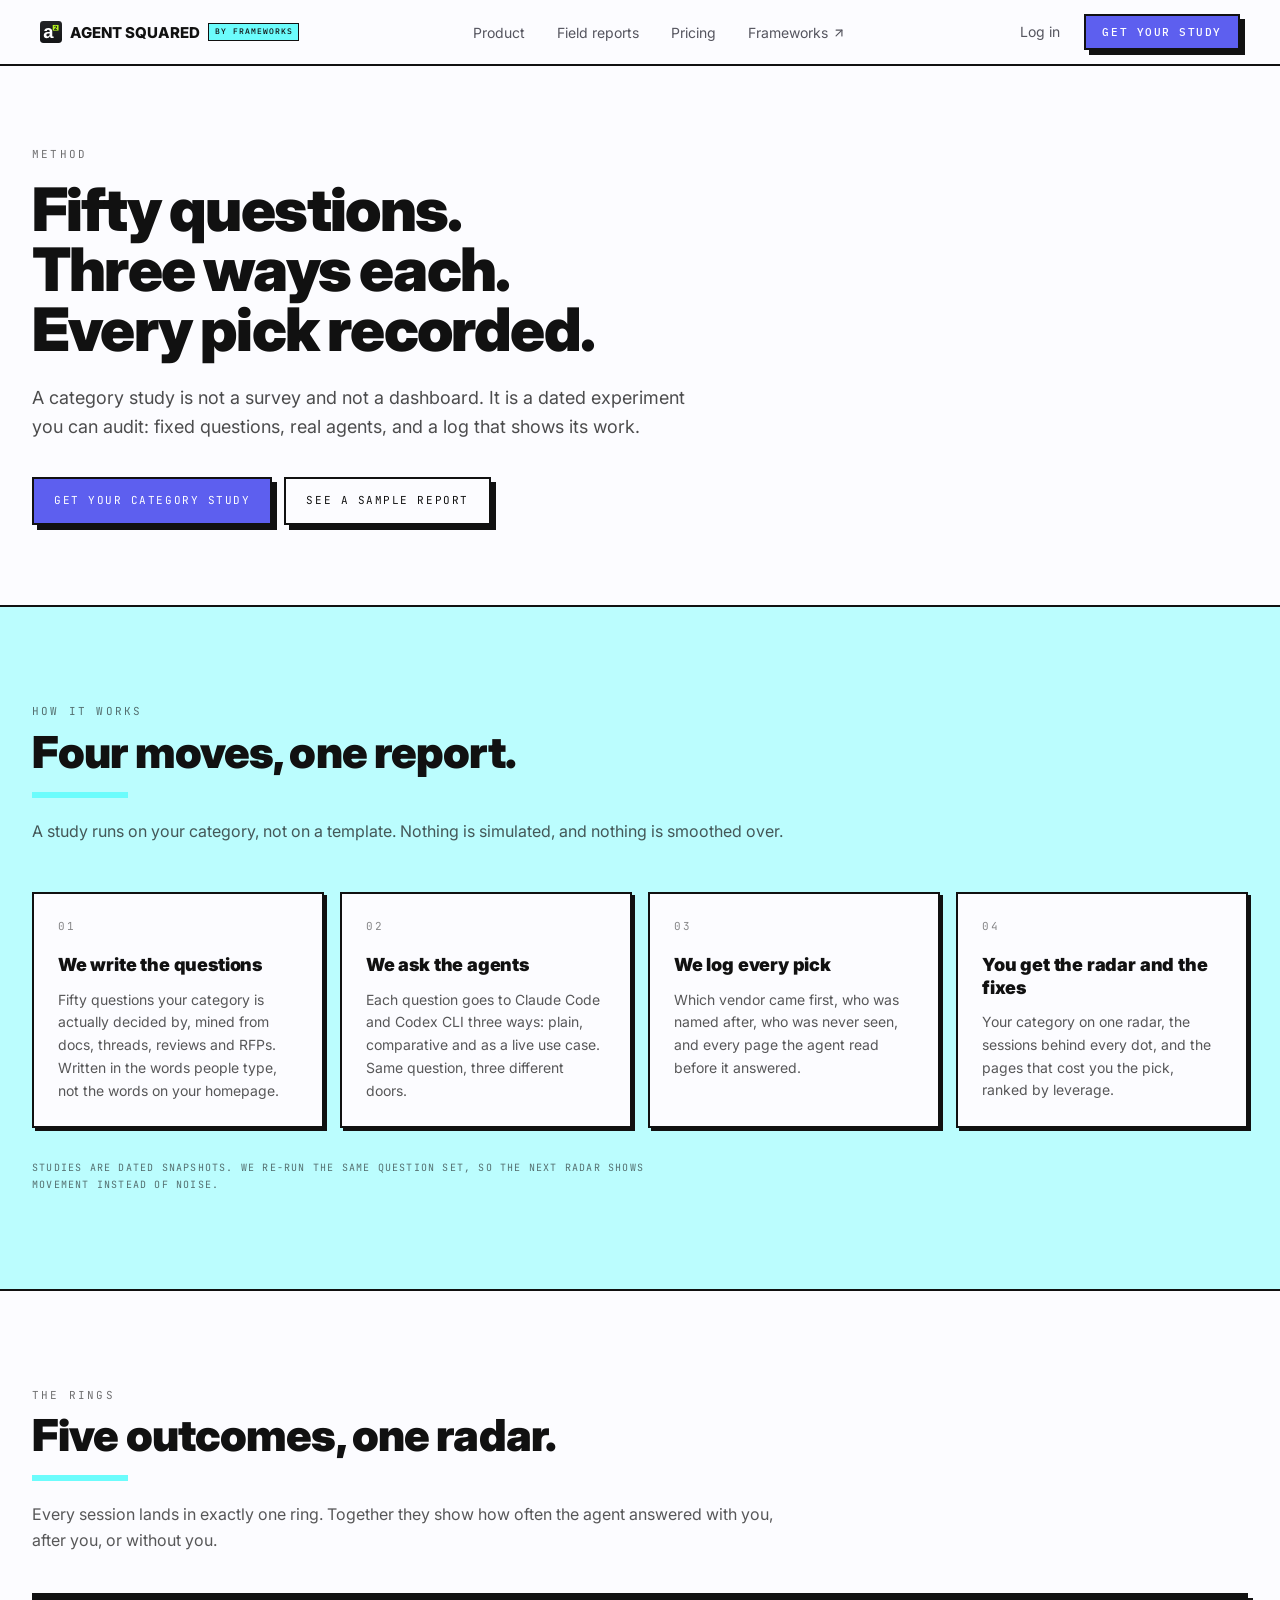
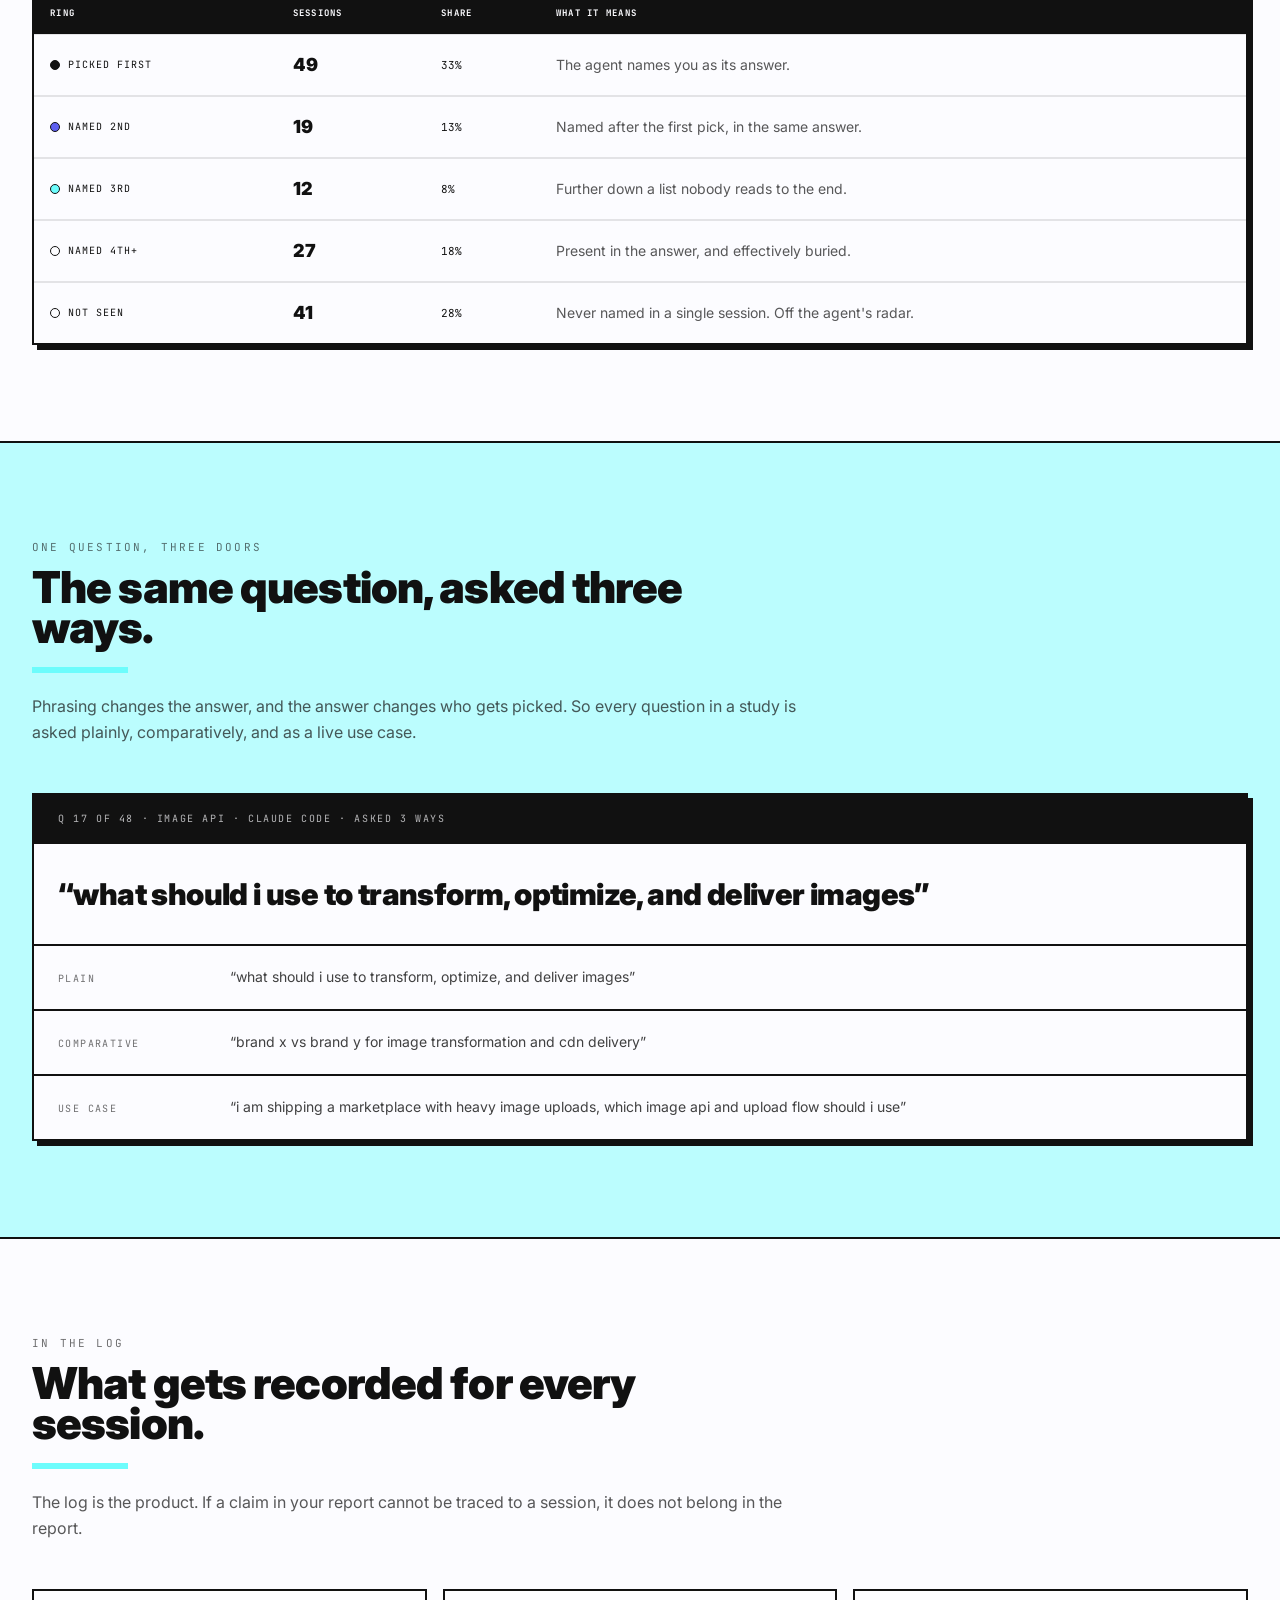
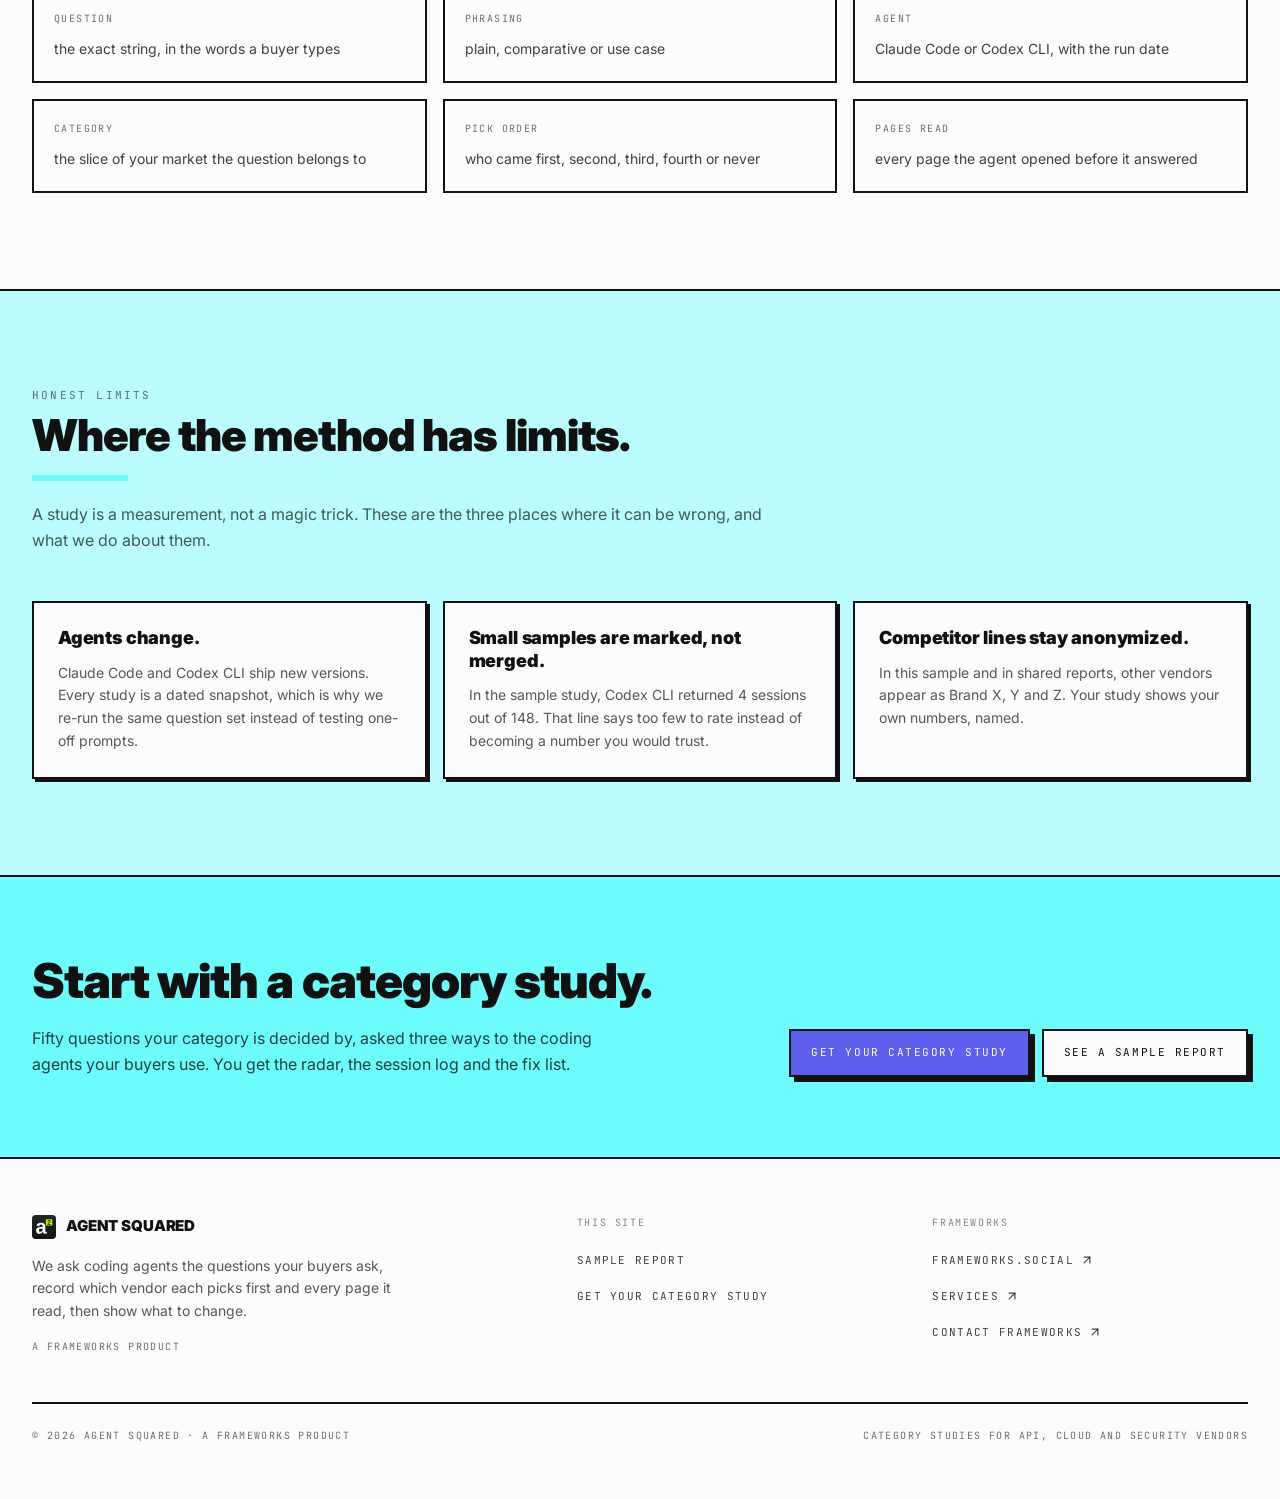
==== commit 0be4de7a: "chore: remove Method from the site's navigation and home page Removes the Method link from the nav (" ====
--- a/site/method/index.html
+++ b/site/method/index.html
@@ -23,7 +23,6 @@
     <ul class="site-header__links">
       <li><a href="../#product" class="site-header__link">Product</a></li>
       <li><a href="../#field-report" class="site-header__link">Field reports</a></li>
-      <li><a href="../#method" class="site-header__link">Method</a></li>
       <li><a href="#" class="site-header__link">Pricing</a></li>
       <li><a href="https://frameworks.social" target="_blank" rel="noreferrer" class="site-header__link site-header__link--ext">Frameworks<svg xmlns="http://www.w3.org/2000/svg" width="24" height="24" viewBox="0 0 24 24" fill="none" stroke="currentColor" stroke-width="2" stroke-linecap="round" stroke-linejoin="round" class="site-header__ext-icon" aria-hidden="true"><path d="M7 7h10v10"></path><path d="M7 17 17 7"></path></svg></a></li>
     </ul>
@@ -37,7 +36,6 @@
     <ul>
       <li><a href="../#product">Product</a></li>
       <li><a href="../#field-report">Field reports</a></li>
-      <li><a href="../#method">Method</a></li>
       <li><a href="#">Pricing</a></li>
       <li><a href="https://frameworks.social" target="_blank" rel="noreferrer">Frameworks<svg xmlns="http://www.w3.org/2000/svg" width="24" height="24" viewBox="0 0 24 24" fill="none" stroke="currentColor" stroke-width="2" stroke-linecap="round" stroke-linejoin="round" class="site-header__ext-icon" aria-hidden="true"><path d="M7 7h10v10"></path><path d="M7 17 17 7"></path></svg></a></li>
       <li><a href="../signin/">Log in</a></li>
@@ -46,7 +44,7 @@
   </div>
 </header>
 <main class="site-main flex-1"><section class="border-b-2 border-ink bg-paper"><div class="mx-auto max-w-7xl px-5 py-14 sm:px-8 lg:py-20"><p class="font-mono text-[11px] uppercase tracking-[0.2em] text-ink/60">Method</p><h1 class="mt-4 max-w-4xl text-4xl font-black leading-[0.98] tracking-[-0.03em] sm:text-5xl lg:text-6xl">Fifty questions.<br>Three ways each.<br>Every pick recorded.</h1><p class="mt-6 max-w-2xl text-lg leading-relaxed text-ink/75">A category study is not a survey and not a dashboard. It is a dated experiment you can audit: fixed questions, real agents, and a log that shows its work.</p><div class="mt-9 flex flex-wrap gap-3"><a class="inline-flex min-h-[48px] items-center justify-center gap-2 border-2 border-ink px-5 py-3 text-center font-mono text-[11px] uppercase leading-tight tracking-[0.14em] transition-transform duration-150 hover:-translate-y-[2px] active:translate-y-0 bg-electric text-white fw-shadow" href="../study/">Get your category study</a><a class="inline-flex min-h-[48px] items-center justify-center gap-2 border-2 border-ink px-5 py-3 text-center font-mono text-[11px] uppercase leading-tight tracking-[0.14em] transition-transform duration-150 hover:-translate-y-[2px] active:translate-y-0 bg-paper text-ink fw-shadow" href="../sample-report/">See a sample report</a></div></div></section><section class="border-b-2 border-ink bg-signal/45"><div class="mx-auto max-w-7xl px-5 py-16 sm:px-8 lg:py-24"><div class="max-w-3xl "><p class="font-mono text-[11px] uppercase tracking-[0.2em] text-ink/60">How it works</p><h2 class="mt-3 text-3xl font-black leading-[1.05] tracking-[-0.02em] sm:text-4xl lg:text-[2.75rem]">Four moves, one report.</h2><div class="mt-5 h-[6px] w-24 bg-signal"></div><p class="mt-5 text-base leading-relaxed text-ink/70">A study runs on your category, not on a template. Nothing is simulated, and nothing is smoothed over.</p></div><ol class="mt-12 grid gap-4 lg:grid-cols-4"><li class="flex flex-col border-2 border-ink bg-paper p-6 fw-shadow-sm"><span class="font-mono text-[11px] uppercase tracking-[0.18em] text-ink/50">01</span><h3 class="mt-5 text-lg font-black leading-tight tracking-[-0.01em]">We write the questions</h3><p class="mt-3 text-sm leading-relaxed text-ink/70">Fifty questions your category is actually decided by, mined from docs, threads, reviews and RFPs. Written in the words people type, not the words on your homepage.</p></li><li class="flex flex-col border-2 border-ink bg-paper p-6 fw-shadow-sm"><span class="font-mono text-[11px] uppercase tracking-[0.18em] text-ink/50">02</span><h3 class="mt-5 text-lg font-black leading-tight tracking-[-0.01em]">We ask the agents</h3><p class="mt-3 text-sm leading-relaxed text-ink/70">Each question goes to Claude Code and Codex CLI three ways: plain, comparative and as a live use case. Same question, three different doors.</p></li><li class="flex flex-col border-2 border-ink bg-paper p-6 fw-shadow-sm"><span class="font-mono text-[11px] uppercase tracking-[0.18em] text-ink/50">03</span><h3 class="mt-5 text-lg font-black leading-tight tracking-[-0.01em]">We log every pick</h3><p class="mt-3 text-sm leading-relaxed text-ink/70">Which vendor came first, who was named after, who was never seen, and every page the agent read before it answered.</p></li><li class="flex flex-col border-2 border-ink bg-paper p-6 fw-shadow-sm"><span class="font-mono text-[11px] uppercase tracking-[0.18em] text-ink/50">04</span><h3 class="mt-5 text-lg font-black leading-tight tracking-[-0.01em]">You get the radar and the fixes</h3><p class="mt-3 text-sm leading-relaxed text-ink/70">Your category on one radar, the sessions behind every dot, and the pages that cost you the pick, ranked by leverage.</p></li></ol><p class="mt-8 max-w-2xl font-mono text-[10px] uppercase leading-relaxed tracking-[0.12em] text-ink/60">Studies are dated snapshots. We re-run the same question set, so the next radar shows movement instead of noise.</p></div></section><section class="border-b-2 border-ink bg-paper"><div class="mx-auto max-w-7xl px-5 py-16 sm:px-8 lg:py-24"><div class="max-w-3xl "><p class="font-mono text-[11px] uppercase tracking-[0.2em] text-ink/60">The rings</p><h2 class="mt-3 text-3xl font-black leading-[1.05] tracking-[-0.02em] sm:text-4xl lg:text-[2.75rem]">Five outcomes, one radar.</h2><div class="mt-5 h-[6px] w-24 bg-signal"></div><p class="mt-5 text-base leading-relaxed text-ink/70">Every session lands in exactly one ring. Together they show how often the agent answered with you, after you, or without you.</p></div><div class="mt-10 overflow-x-auto border-2 border-ink bg-paper fw-shadow"><table class="w-full min-w-[640px] border-collapse text-left"><thead><tr class="bg-ink text-paper"><th class="px-4 py-3 font-mono text-[9px] uppercase tracking-[0.14em]">Ring</th><th class="px-4 py-3 font-mono text-[9px] uppercase tracking-[0.14em]">Sessions</th><th class="px-4 py-3 font-mono text-[9px] uppercase tracking-[0.14em]">Share</th><th class="px-4 py-3 font-mono text-[9px] uppercase tracking-[0.14em]">What it means</th></tr></thead><tbody><tr class="border-t-2 border-ink/10"><td class="px-4 py-4"><span class="flex items-center gap-2 font-mono text-[10px] uppercase tracking-[0.1em]"><span class="h-2.5 w-2.5 shrink-0 rounded-full border border-ink" style="background: rgb(17, 17, 17);"></span>PICKED FIRST</span></td><td class="px-4 py-4 text-lg font-black">49</td><td class="px-4 py-4 font-mono text-[11px]">33%</td><td class="px-4 py-4 text-sm text-ink/70">The agent names you as its answer.</td></tr><tr class="border-t-2 border-ink/10"><td class="px-4 py-4"><span class="flex items-center gap-2 font-mono text-[10px] uppercase tracking-[0.1em]"><span class="h-2.5 w-2.5 shrink-0 rounded-full border border-ink" style="background: rgb(93, 95, 239);"></span>NAMED 2ND</span></td><td class="px-4 py-4 text-lg font-black">19</td><td class="px-4 py-4 font-mono text-[11px]">13%</td><td class="px-4 py-4 text-sm text-ink/70">Named after the first pick, in the same answer.</td></tr><tr class="border-t-2 border-ink/10"><td class="px-4 py-4"><span class="flex items-center gap-2 font-mono text-[10px] uppercase tracking-[0.1em]"><span class="h-2.5 w-2.5 shrink-0 rounded-full border border-ink" style="background: rgb(108, 252, 252);"></span>NAMED 3RD</span></td><td class="px-4 py-4 text-lg font-black">12</td><td class="px-4 py-4 font-mono text-[11px]">8%</td><td class="px-4 py-4 text-sm text-ink/70">Further down a list nobody reads to the end.</td></tr><tr class="border-t-2 border-ink/10"><td class="px-4 py-4"><span class="flex items-center gap-2 font-mono text-[10px] uppercase tracking-[0.1em]"><span class="h-2.5 w-2.5 shrink-0 rounded-full border border-ink" style="background: rgb(252, 252, 255);"></span>NAMED 4TH+</span></td><td class="px-4 py-4 text-lg font-black">27</td><td class="px-4 py-4 font-mono text-[11px]">18%</td><td class="px-4 py-4 text-sm text-ink/70">Present in the answer, and effectively buried.</td></tr><tr class="border-t-2 border-ink/10"><td class="px-4 py-4"><span class="flex items-center gap-2 font-mono text-[10px] uppercase tracking-[0.1em]"><span class="h-2.5 w-2.5 shrink-0 rounded-full border border-ink" style="background: transparent;"></span>NOT SEEN</span></td><td class="px-4 py-4 text-lg font-black">41</td><td class="px-4 py-4 font-mono text-[11px]">28%</td><td class="px-4 py-4 text-sm text-ink/70">Never named in a single session. Off the agent's radar.</td></tr></tbody></table></div></div></section><section class="border-b-2 border-ink bg-signal/45"><div class="mx-auto max-w-7xl px-5 py-16 sm:px-8 lg:py-24"><div class="max-w-3xl "><p class="font-mono text-[11px] uppercase tracking-[0.2em] text-ink/60">One question, three doors</p><h2 class="mt-3 text-3xl font-black leading-[1.05] tracking-[-0.02em] sm:text-4xl lg:text-[2.75rem]">The same question, asked three ways.</h2><div class="mt-5 h-[6px] w-24 bg-signal"></div><p class="mt-5 text-base leading-relaxed text-ink/70">Phrasing changes the answer, and the answer changes who gets picked. So every question in a study is asked plainly, comparatively, and as a live use case.</p></div><div class="mt-12 border-2 border-ink bg-paper fw-shadow"><div class="border-b-2 border-ink bg-ink px-6 py-4"><p class="font-mono text-[10px] uppercase tracking-[0.16em] text-paper/70">Q 17 of 48 · Image API · Claude Code · asked 3 ways</p></div><p class="px-6 py-8 text-2xl font-black leading-tight tracking-[-0.02em] sm:text-3xl">“what should i use to transform, optimize, and deliver images”</p><div class="divide-y-2 divide-ink border-t-2 border-ink"><div class="grid gap-3 px-6 py-5 sm:grid-cols-[160px_1fr] sm:items-baseline"><span class="font-mono text-[10px] uppercase tracking-[0.14em] text-ink/60">Plain</span><p class="text-sm leading-relaxed text-ink/80">“what should i use to transform, optimize, and deliver images”</p></div><div class="grid gap-3 px-6 py-5 sm:grid-cols-[160px_1fr] sm:items-baseline"><span class="font-mono text-[10px] uppercase tracking-[0.14em] text-ink/60">Comparative</span><p class="text-sm leading-relaxed text-ink/80">“brand x vs brand y for image transformation and cdn delivery”</p></div><div class="grid gap-3 px-6 py-5 sm:grid-cols-[160px_1fr] sm:items-baseline"><span class="font-mono text-[10px] uppercase tracking-[0.14em] text-ink/60">Use case</span><p class="text-sm leading-relaxed text-ink/80">“i am shipping a marketplace with heavy image uploads, which image api and upload flow should i use”</p></div></div></div></div></section><section class="border-b-2 border-ink bg-paper"><div class="mx-auto max-w-7xl px-5 py-16 sm:px-8 lg:py-24"><div class="max-w-3xl "><p class="font-mono text-[11px] uppercase tracking-[0.2em] text-ink/60">In the log</p><h2 class="mt-3 text-3xl font-black leading-[1.05] tracking-[-0.02em] sm:text-4xl lg:text-[2.75rem]">What gets recorded for every session.</h2><div class="mt-5 h-[6px] w-24 bg-signal"></div><p class="mt-5 text-base leading-relaxed text-ink/70">The log is the product. If a claim in your report cannot be traced to a session, it does not belong in the report.</p></div><dl class="mt-12 grid gap-4 sm:grid-cols-2 lg:grid-cols-3"><div class="border-2 border-ink bg-paper p-5"><dt class="font-mono text-[10px] uppercase tracking-[0.14em] text-ink/60">Question</dt><dd class="mt-3 text-sm leading-relaxed text-ink/80">the exact string, in the words a buyer types</dd></div><div class="border-2 border-ink bg-paper p-5"><dt class="font-mono text-[10px] uppercase tracking-[0.14em] text-ink/60">Phrasing</dt><dd class="mt-3 text-sm leading-relaxed text-ink/80">plain, comparative or use case</dd></div><div class="border-2 border-ink bg-paper p-5"><dt class="font-mono text-[10px] uppercase tracking-[0.14em] text-ink/60">Agent</dt><dd class="mt-3 text-sm leading-relaxed text-ink/80">Claude Code or Codex CLI, with the run date</dd></div><div class="border-2 border-ink bg-paper p-5"><dt class="font-mono text-[10px] uppercase tracking-[0.14em] text-ink/60">Category</dt><dd class="mt-3 text-sm leading-relaxed text-ink/80">the slice of your market the question belongs to</dd></div><div class="border-2 border-ink bg-paper p-5"><dt class="font-mono text-[10px] uppercase tracking-[0.14em] text-ink/60">Pick order</dt><dd class="mt-3 text-sm leading-relaxed text-ink/80">who came first, second, third, fourth or never</dd></div><div class="border-2 border-ink bg-paper p-5"><dt class="font-mono text-[10px] uppercase tracking-[0.14em] text-ink/60">Pages read</dt><dd class="mt-3 text-sm leading-relaxed text-ink/80">every page the agent opened before it answered</dd></div></dl></div></section><section class="border-b-2 border-ink bg-signal/45"><div class="mx-auto max-w-7xl px-5 py-16 sm:px-8 lg:py-24"><div class="max-w-3xl "><p class="font-mono text-[11px] uppercase tracking-[0.2em] text-ink/60">Honest limits</p><h2 class="mt-3 text-3xl font-black leading-[1.05] tracking-[-0.02em] sm:text-4xl lg:text-[2.75rem]">Where the method has limits.</h2><div class="mt-5 h-[6px] w-24 bg-signal"></div><p class="mt-5 text-base leading-relaxed text-ink/70">A study is a measurement, not a magic trick. These are the three places where it can be wrong, and what we do about them.</p></div><div class="mt-12 grid gap-4 lg:grid-cols-3"><div class="border-2 border-ink bg-paper p-6 fw-shadow-sm"><h3 class="text-lg font-black leading-tight tracking-[-0.01em]">Agents change.</h3><p class="mt-3 text-sm leading-relaxed text-ink/70">Claude Code and Codex CLI ship new versions. Every study is a dated snapshot, which is why we re-run the same question set instead of testing one-off prompts.</p></div><div class="border-2 border-ink bg-paper p-6 fw-shadow-sm"><h3 class="text-lg font-black leading-tight tracking-[-0.01em]">Small samples are marked, not merged.</h3><p class="mt-3 text-sm leading-relaxed text-ink/70">In the sample study, Codex CLI returned 4 sessions out of 148. That line says too few to rate instead of becoming a number you would trust.</p></div><div class="border-2 border-ink bg-paper p-6 fw-shadow-sm"><h3 class="text-lg font-black leading-tight tracking-[-0.01em]">Competitor lines stay anonymized.</h3><p class="mt-3 text-sm leading-relaxed text-ink/70">In this sample and in shared reports, other vendors appear as Brand X, Y and Z. Your study shows your own numbers, named.</p></div></div></div></section><section class="border-b-2 border-ink bg-signal"><div class="mx-auto grid max-w-7xl gap-8 px-5 py-16 sm:px-8 lg:grid-cols-[1.4fr_1fr] lg:items-end lg:py-20"><div><h2 class="text-3xl font-black leading-[1.05] tracking-[-0.02em] sm:text-4xl lg:text-5xl">Start with a category study.</h2><p class="mt-5 max-w-xl text-base leading-relaxed text-ink/80">Fifty questions your category is decided by, asked three ways to the coding agents your buyers use. You get the radar, the session log and the fix list.</p></div><div class="flex flex-wrap gap-3 lg:justify-end"><a class="inline-flex min-h-[48px] items-center justify-center gap-2 border-2 border-ink px-5 py-3 text-center font-mono text-[11px] uppercase leading-tight tracking-[0.14em] transition-transform duration-150 hover:-translate-y-[2px] active:translate-y-0 bg-electric text-white fw-shadow" href="../study/">Get your category study</a><a class="inline-flex min-h-[48px] items-center justify-center gap-2 border-2 border-ink px-5 py-3 text-center font-mono text-[11px] uppercase leading-tight tracking-[0.14em] transition-transform duration-150 hover:-translate-y-[2px] active:translate-y-0 bg-paper text-ink fw-shadow" href="../sample-report/">See a sample report</a></div></div></section></main>
-<footer class="bg-paper"><div class="mx-auto max-w-7xl px-5 py-14 sm:px-8"><div class="grid gap-10 lg:grid-cols-[1.6fr_1fr_1fr]"><div><div class="flex items-center gap-2.5"><svg xmlns="http://www.w3.org/2000/svg" class="h-6 w-6" aria-hidden="true" focusable="false" viewBox="0 0 64 64"><defs><linearGradient id="a2g-f" x1="0" y1="0" x2="0" y2="1"><stop offset="0" stop-color="#232426"/><stop offset="1" stop-color="#141517"/></linearGradient></defs><rect width="64" height="64" rx="10" fill="url(#a2g-f)"/><path fill="#FFFFFF" d="M19.65 50Q15.52 50 13.21 47.75Q10.89 45.5 10.89 41.43Q10.89 37.01 13.77 34.7Q16.65 32.38 22.12 32.33L28.25 32.23V30.78Q28.25 27.99 27.27 26.64Q26.3 25.29 24.09 25.29Q22.04 25.29 21.08 26.22Q20.12 27.15 19.89 29.31L12.18 28.94Q12.89 24.79 15.98 22.64Q19.07 20.5 24.41 20.5Q29.8 20.5 32.72 23.16Q35.64 25.81 35.64 30.7V41.06Q35.64 43.45 36.17 44.36Q36.71 45.27 37.98 45.27Q38.82 45.27 39.61 45.11V49.11Q38.95 49.26 38.42 49.4Q37.9 49.53 37.37 49.61Q36.84 49.68 36.25 49.74Q35.66 49.79 34.87 49.79Q32.09 49.79 30.76 48.42Q29.43 47.06 29.17 44.4H29.01Q25.91 50 19.65 50ZM28.25 36.3 24.46 36.35Q21.88 36.46 20.81 36.92Q19.73 37.38 19.16 38.33Q18.6 39.27 18.6 40.85Q18.6 42.87 19.53 43.86Q20.46 44.85 22.02 44.85Q23.75 44.85 25.18 43.9Q26.62 42.95 27.43 41.28Q28.25 39.61 28.25 37.75Z"/><rect x="37" y="11.5" width="17" height="16.5" fill="#B5F21F"/><path fill="#161718" d="M41.26 25.9V24.22Q41.73 23.18 42.61 22.19Q43.48 21.2 44.8 20.13Q46.08 19.1 46.59 18.43Q47.1 17.75 47.1 17.11Q47.1 15.53 45.51 15.53Q44.73 15.53 44.33 15.94Q43.92 16.36 43.8 17.2L41.36 17.06Q41.57 15.37 42.62 14.49Q43.68 13.6 45.49 13.6Q47.45 13.6 48.5 14.49Q49.55 15.39 49.55 17.01Q49.55 17.86 49.22 18.55Q48.88 19.23 48.36 19.81Q47.83 20.4 47.19 20.9Q46.55 21.41 45.95 21.89Q45.35 22.37 44.85 22.86Q44.36 23.35 44.12 23.91H49.74V25.9Z"/></svg><span class="text-[15px] font-black uppercase tracking-[-0.01em]">Agent Squared</span></div><p class="mt-4 max-w-sm text-sm leading-relaxed text-ink/70">We ask coding agents the questions your buyers ask, record which vendor each picks first and every page it read, then show what to change.</p><p class="mt-4 font-mono text-[10px] uppercase tracking-[0.14em] text-ink/60">A Frameworks product</p></div><div><p class="font-mono text-[10px] uppercase tracking-[0.16em] text-ink/50">This site</p><ul class="mt-4 space-y-3"><li><a class="font-mono text-[11px] uppercase tracking-[0.12em] text-ink/80 transition-colors hover:text-electric" href="../method/">Method</a></li><li><a class="font-mono text-[11px] uppercase tracking-[0.12em] text-ink/80 transition-colors hover:text-electric" href="../sample-report/">Sample report</a></li><li><a class="font-mono text-[11px] uppercase tracking-[0.12em] text-ink/80 transition-colors hover:text-electric" href="../study/">Get your category study</a></li></ul></div><div><p class="font-mono text-[10px] uppercase tracking-[0.16em] text-ink/50">Frameworks</p><ul class="mt-4 space-y-3"><li><a href="https://frameworks.social" target="_blank" rel="noreferrer" class="inline-flex items-center gap-1.5 font-mono text-[11px] uppercase tracking-[0.12em] text-ink/80 transition-colors hover:text-electric">frameworks.social<svg xmlns="http://www.w3.org/2000/svg" width="24" height="24" viewBox="0 0 24 24" fill="none" stroke="currentColor" stroke-width="2" stroke-linecap="round" stroke-linejoin="round" class="lucide lucide-arrow-up-right h-3.5 w-3.5"><path d="M7 7h10v10"></path><path d="M7 17 17 7"></path></svg></a></li><li><a href="https://frameworks.social/Services" target="_blank" rel="noreferrer" class="inline-flex items-center gap-1.5 font-mono text-[11px] uppercase tracking-[0.12em] text-ink/80 transition-colors hover:text-electric">Services<svg xmlns="http://www.w3.org/2000/svg" width="24" height="24" viewBox="0 0 24 24" fill="none" stroke="currentColor" stroke-width="2" stroke-linecap="round" stroke-linejoin="round" class="lucide lucide-arrow-up-right h-3.5 w-3.5"><path d="M7 7h10v10"></path><path d="M7 17 17 7"></path></svg></a></li><li><a href="https://frameworks.social/Contact" target="_blank" rel="noreferrer" class="inline-flex items-center gap-1.5 font-mono text-[11px] uppercase tracking-[0.12em] text-ink/80 transition-colors hover:text-electric">Contact Frameworks<svg xmlns="http://www.w3.org/2000/svg" width="24" height="24" viewBox="0 0 24 24" fill="none" stroke="currentColor" stroke-width="2" stroke-linecap="round" stroke-linejoin="round" class="lucide lucide-arrow-up-right h-3.5 w-3.5"><path d="M7 7h10v10"></path><path d="M7 17 17 7"></path></svg></a></li></ul></div></div><div class="mt-12 flex flex-col gap-3 border-t-2 border-ink pt-6 sm:flex-row sm:items-center sm:justify-between"><p class="font-mono text-[10px] uppercase tracking-[0.14em] text-ink/60">© <span data-year="">2026</span> Agent Squared · a Frameworks product</p><p class="font-mono text-[10px] uppercase tracking-[0.14em] text-ink/60">Category studies for API, cloud and security vendors</p></div></div></footer>
+<footer class="bg-paper"><div class="mx-auto max-w-7xl px-5 py-14 sm:px-8"><div class="grid gap-10 lg:grid-cols-[1.6fr_1fr_1fr]"><div><div class="flex items-center gap-2.5"><svg xmlns="http://www.w3.org/2000/svg" class="h-6 w-6" aria-hidden="true" focusable="false" viewBox="0 0 64 64"><defs><linearGradient id="a2g-f" x1="0" y1="0" x2="0" y2="1"><stop offset="0" stop-color="#232426"/><stop offset="1" stop-color="#141517"/></linearGradient></defs><rect width="64" height="64" rx="10" fill="url(#a2g-f)"/><path fill="#FFFFFF" d="M19.65 50Q15.52 50 13.21 47.75Q10.89 45.5 10.89 41.43Q10.89 37.01 13.77 34.7Q16.65 32.38 22.12 32.33L28.25 32.23V30.78Q28.25 27.99 27.27 26.64Q26.3 25.29 24.09 25.29Q22.04 25.29 21.08 26.22Q20.12 27.15 19.89 29.31L12.18 28.94Q12.89 24.79 15.98 22.64Q19.07 20.5 24.41 20.5Q29.8 20.5 32.72 23.16Q35.64 25.81 35.64 30.7V41.06Q35.64 43.45 36.17 44.36Q36.71 45.27 37.98 45.27Q38.82 45.27 39.61 45.11V49.11Q38.95 49.26 38.42 49.4Q37.9 49.53 37.37 49.61Q36.84 49.68 36.25 49.74Q35.66 49.79 34.87 49.79Q32.09 49.79 30.76 48.42Q29.43 47.06 29.17 44.4H29.01Q25.91 50 19.65 50ZM28.25 36.3 24.46 36.35Q21.88 36.46 20.81 36.92Q19.73 37.38 19.16 38.33Q18.6 39.27 18.6 40.85Q18.6 42.87 19.53 43.86Q20.46 44.85 22.02 44.85Q23.75 44.85 25.18 43.9Q26.62 42.95 27.43 41.28Q28.25 39.61 28.25 37.75Z"/><rect x="37" y="11.5" width="17" height="16.5" fill="#B5F21F"/><path fill="#161718" d="M41.26 25.9V24.22Q41.73 23.18 42.61 22.19Q43.48 21.2 44.8 20.13Q46.08 19.1 46.59 18.43Q47.1 17.75 47.1 17.11Q47.1 15.53 45.51 15.53Q44.73 15.53 44.33 15.94Q43.92 16.36 43.8 17.2L41.36 17.06Q41.57 15.37 42.62 14.49Q43.68 13.6 45.49 13.6Q47.45 13.6 48.5 14.49Q49.55 15.39 49.55 17.01Q49.55 17.86 49.22 18.55Q48.88 19.23 48.36 19.81Q47.83 20.4 47.19 20.9Q46.55 21.41 45.95 21.89Q45.35 22.37 44.85 22.86Q44.36 23.35 44.12 23.91H49.74V25.9Z"/></svg><span class="text-[15px] font-black uppercase tracking-[-0.01em]">Agent Squared</span></div><p class="mt-4 max-w-sm text-sm leading-relaxed text-ink/70">We ask coding agents the questions your buyers ask, record which vendor each picks first and every page it read, then show what to change.</p><p class="mt-4 font-mono text-[10px] uppercase tracking-[0.14em] text-ink/60">A Frameworks product</p></div><div><p class="font-mono text-[10px] uppercase tracking-[0.16em] text-ink/50">This site</p><ul class="mt-4 space-y-3"><li><a class="font-mono text-[11px] uppercase tracking-[0.12em] text-ink/80 transition-colors hover:text-electric" href="../sample-report/">Sample report</a></li><li><a class="font-mono text-[11px] uppercase tracking-[0.12em] text-ink/80 transition-colors hover:text-electric" href="../study/">Get your category study</a></li></ul></div><div><p class="font-mono text-[10px] uppercase tracking-[0.16em] text-ink/50">Frameworks</p><ul class="mt-4 space-y-3"><li><a href="https://frameworks.social" target="_blank" rel="noreferrer" class="inline-flex items-center gap-1.5 font-mono text-[11px] uppercase tracking-[0.12em] text-ink/80 transition-colors hover:text-electric">frameworks.social<svg xmlns="http://www.w3.org/2000/svg" width="24" height="24" viewBox="0 0 24 24" fill="none" stroke="currentColor" stroke-width="2" stroke-linecap="round" stroke-linejoin="round" class="lucide lucide-arrow-up-right h-3.5 w-3.5"><path d="M7 7h10v10"></path><path d="M7 17 17 7"></path></svg></a></li><li><a href="https://frameworks.social/Services" target="_blank" rel="noreferrer" class="inline-flex items-center gap-1.5 font-mono text-[11px] uppercase tracking-[0.12em] text-ink/80 transition-colors hover:text-electric">Services<svg xmlns="http://www.w3.org/2000/svg" width="24" height="24" viewBox="0 0 24 24" fill="none" stroke="currentColor" stroke-width="2" stroke-linecap="round" stroke-linejoin="round" class="lucide lucide-arrow-up-right h-3.5 w-3.5"><path d="M7 7h10v10"></path><path d="M7 17 17 7"></path></svg></a></li><li><a href="https://frameworks.social/Contact" target="_blank" rel="noreferrer" class="inline-flex items-center gap-1.5 font-mono text-[11px] uppercase tracking-[0.12em] text-ink/80 transition-colors hover:text-electric">Contact Frameworks<svg xmlns="http://www.w3.org/2000/svg" width="24" height="24" viewBox="0 0 24 24" fill="none" stroke="currentColor" stroke-width="2" stroke-linecap="round" stroke-linejoin="round" class="lucide lucide-arrow-up-right h-3.5 w-3.5"><path d="M7 7h10v10"></path><path d="M7 17 17 7"></path></svg></a></li></ul></div></div><div class="mt-12 flex flex-col gap-3 border-t-2 border-ink pt-6 sm:flex-row sm:items-center sm:justify-between"><p class="font-mono text-[10px] uppercase tracking-[0.14em] text-ink/60">© <span data-year="">2026</span> Agent Squared · a Frameworks product</p><p class="font-mono text-[10px] uppercase tracking-[0.14em] text-ink/60">Category studies for API, cloud and security vendors</p></div></div></footer>
 </div></div>
 <script src="../assets/agent-squared.js"></script>
 </body>
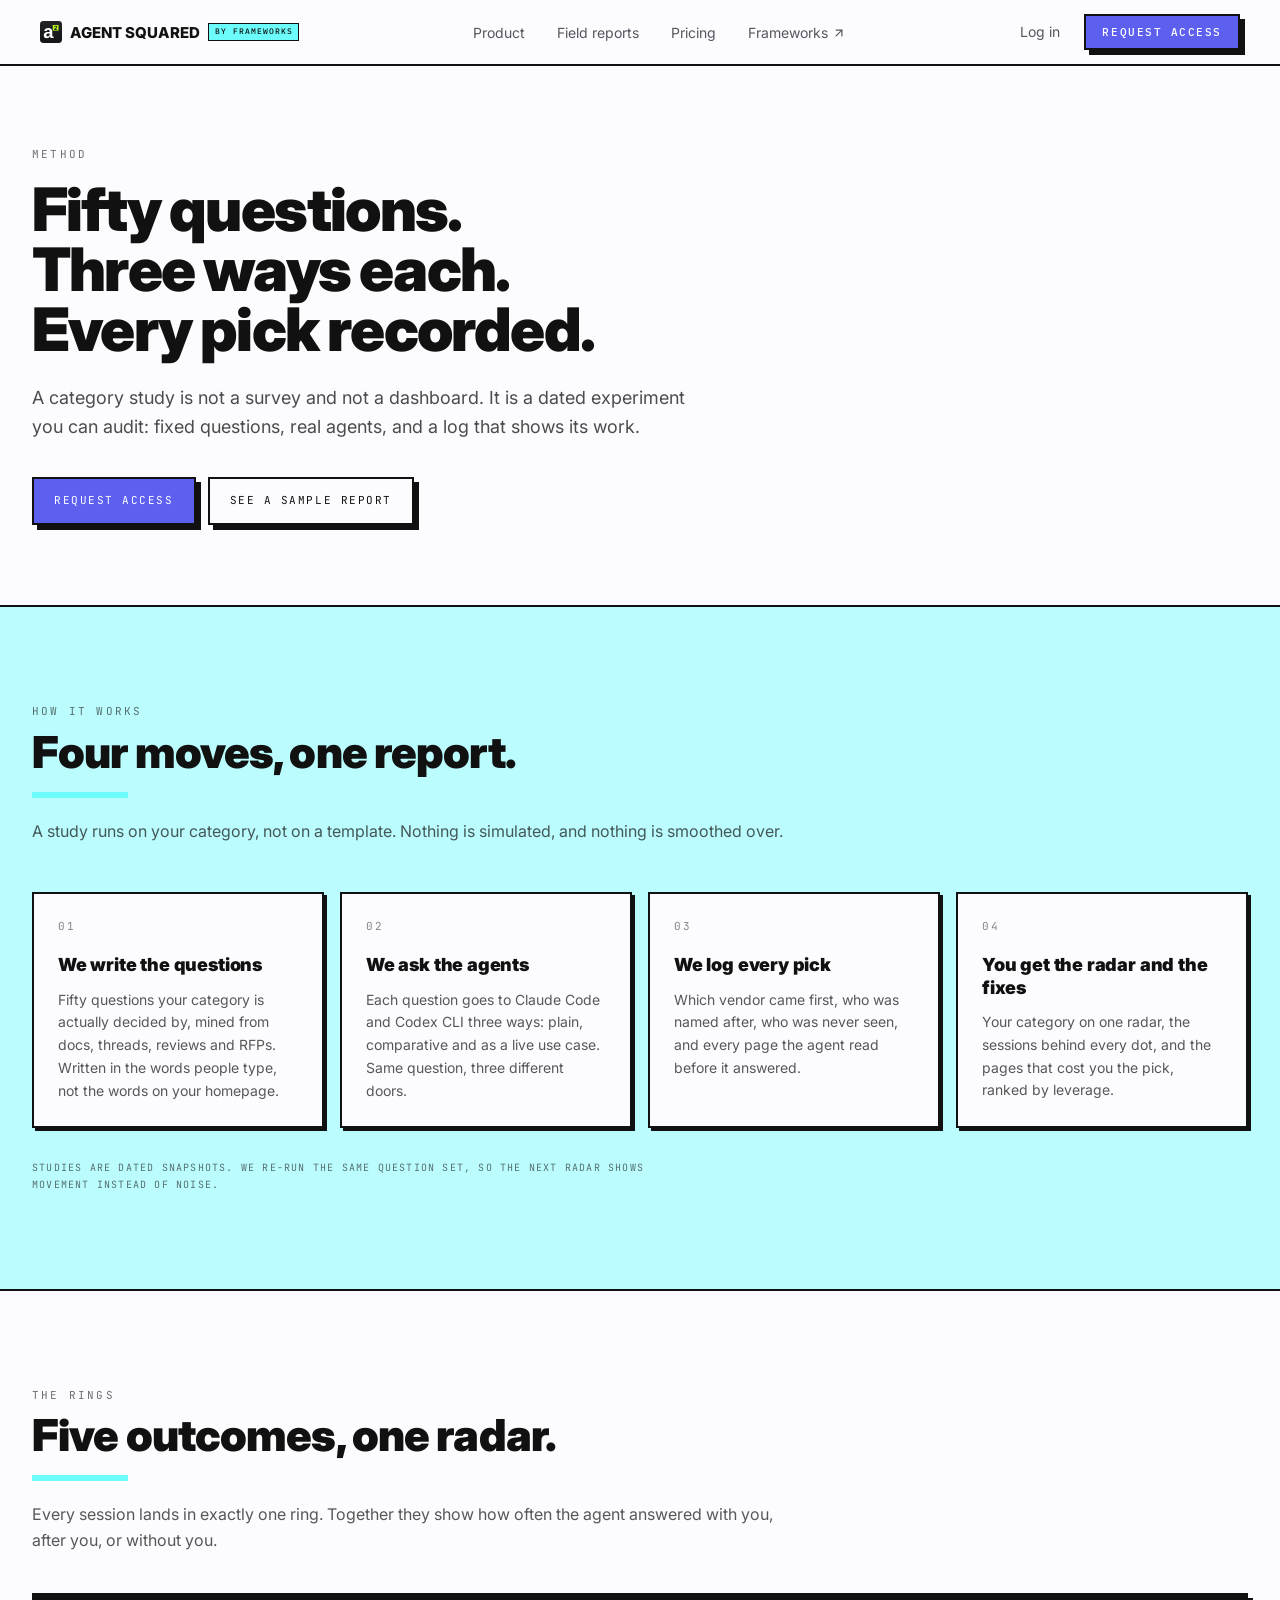
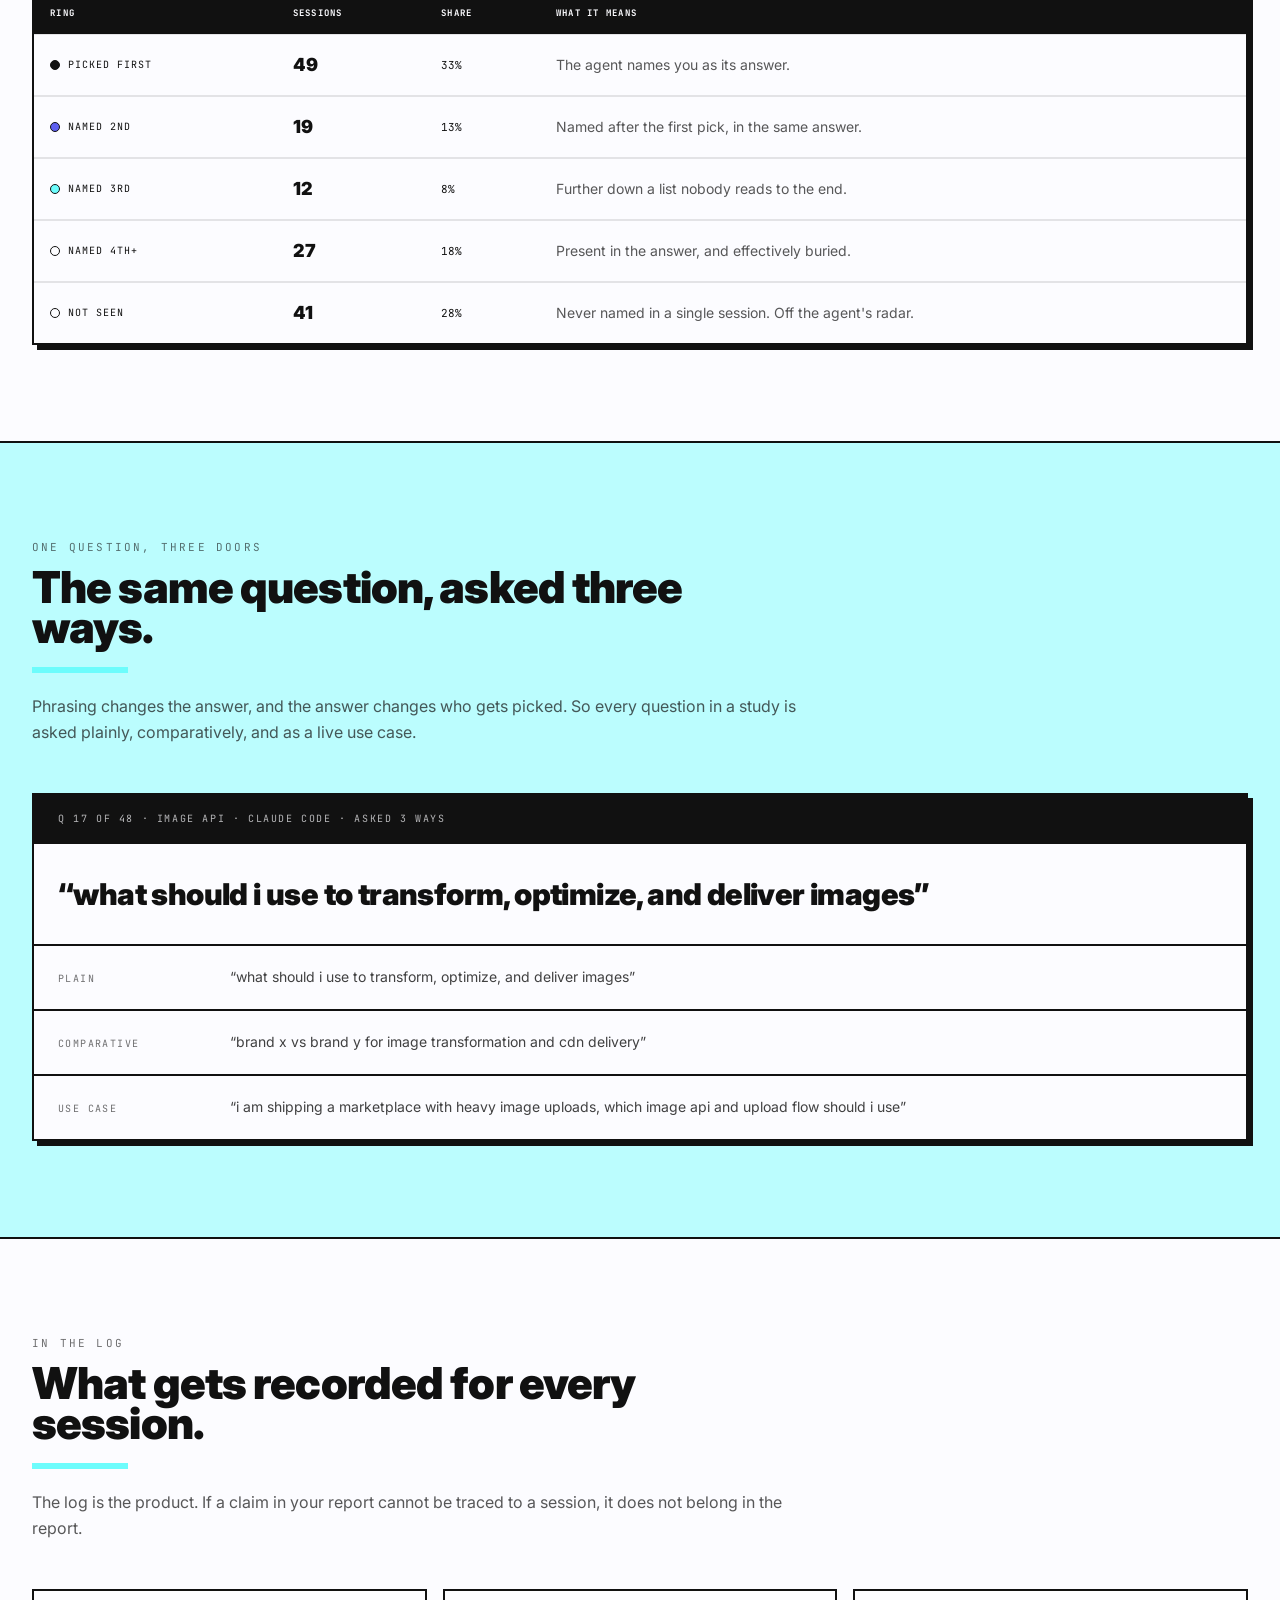
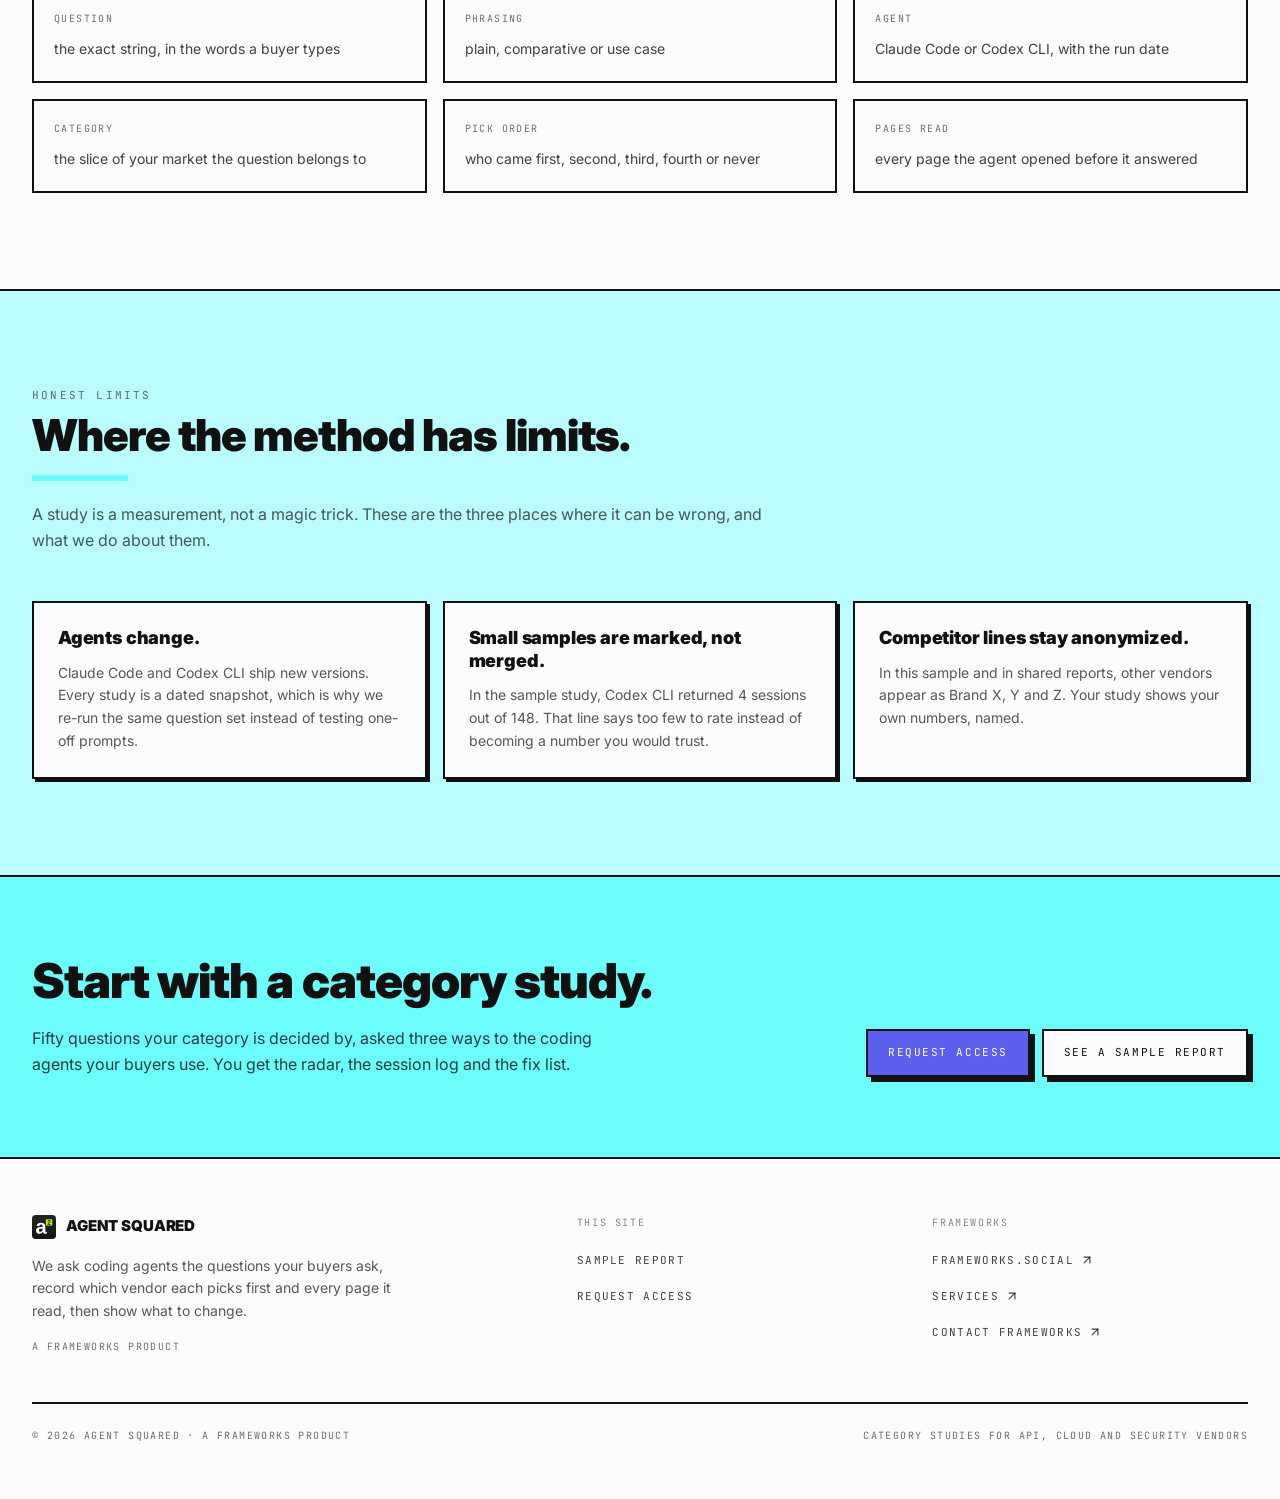
==== commit b7393cce: "feat: Request access handled by the site itself, replacing Get your study Every "Get your study" but" ====
--- a/site/method/index.html
+++ b/site/method/index.html
@@ -28,7 +28,7 @@
     </ul>
     <div class="site-header__actions">
       <a href="../signin/" class="site-header__link">Log in</a>
-      <a href="../#study" class="site-header__cta">Get your study</a>
+      <a href="../request-access/" class="site-header__cta">Request access</a>
     </div>
     <button type="button" class="site-header__toggle" aria-expanded="false" aria-controls="mobile-menu"><span data-menu-label="">Menu</span><span class="site-header__burger" aria-hidden="true"><span></span><span></span></span></button>
   </nav>
@@ -40,11 +40,11 @@
       <li><a href="https://frameworks.social" target="_blank" rel="noreferrer">Frameworks<svg xmlns="http://www.w3.org/2000/svg" width="24" height="24" viewBox="0 0 24 24" fill="none" stroke="currentColor" stroke-width="2" stroke-linecap="round" stroke-linejoin="round" class="site-header__ext-icon" aria-hidden="true"><path d="M7 7h10v10"></path><path d="M7 17 17 7"></path></svg></a></li>
       <li><a href="../signin/">Log in</a></li>
     </ul>
-    <a href="../#study" class="site-header__cta">Get your study</a>
+    <a href="../request-access/" class="site-header__cta">Request access</a>
   </div>
 </header>
-<main class="site-main flex-1"><section class="border-b-2 border-ink bg-paper"><div class="mx-auto max-w-7xl px-5 py-14 sm:px-8 lg:py-20"><p class="font-mono text-[11px] uppercase tracking-[0.2em] text-ink/60">Method</p><h1 class="mt-4 max-w-4xl text-4xl font-black leading-[0.98] tracking-[-0.03em] sm:text-5xl lg:text-6xl">Fifty questions.<br>Three ways each.<br>Every pick recorded.</h1><p class="mt-6 max-w-2xl text-lg leading-relaxed text-ink/75">A category study is not a survey and not a dashboard. It is a dated experiment you can audit: fixed questions, real agents, and a log that shows its work.</p><div class="mt-9 flex flex-wrap gap-3"><a class="inline-flex min-h-[48px] items-center justify-center gap-2 border-2 border-ink px-5 py-3 text-center font-mono text-[11px] uppercase leading-tight tracking-[0.14em] transition-transform duration-150 hover:-translate-y-[2px] active:translate-y-0 bg-electric text-white fw-shadow" href="../study/">Get your category study</a><a class="inline-flex min-h-[48px] items-center justify-center gap-2 border-2 border-ink px-5 py-3 text-center font-mono text-[11px] uppercase leading-tight tracking-[0.14em] transition-transform duration-150 hover:-translate-y-[2px] active:translate-y-0 bg-paper text-ink fw-shadow" href="../sample-report/">See a sample report</a></div></div></section><section class="border-b-2 border-ink bg-signal/45"><div class="mx-auto max-w-7xl px-5 py-16 sm:px-8 lg:py-24"><div class="max-w-3xl "><p class="font-mono text-[11px] uppercase tracking-[0.2em] text-ink/60">How it works</p><h2 class="mt-3 text-3xl font-black leading-[1.05] tracking-[-0.02em] sm:text-4xl lg:text-[2.75rem]">Four moves, one report.</h2><div class="mt-5 h-[6px] w-24 bg-signal"></div><p class="mt-5 text-base leading-relaxed text-ink/70">A study runs on your category, not on a template. Nothing is simulated, and nothing is smoothed over.</p></div><ol class="mt-12 grid gap-4 lg:grid-cols-4"><li class="flex flex-col border-2 border-ink bg-paper p-6 fw-shadow-sm"><span class="font-mono text-[11px] uppercase tracking-[0.18em] text-ink/50">01</span><h3 class="mt-5 text-lg font-black leading-tight tracking-[-0.01em]">We write the questions</h3><p class="mt-3 text-sm leading-relaxed text-ink/70">Fifty questions your category is actually decided by, mined from docs, threads, reviews and RFPs. Written in the words people type, not the words on your homepage.</p></li><li class="flex flex-col border-2 border-ink bg-paper p-6 fw-shadow-sm"><span class="font-mono text-[11px] uppercase tracking-[0.18em] text-ink/50">02</span><h3 class="mt-5 text-lg font-black leading-tight tracking-[-0.01em]">We ask the agents</h3><p class="mt-3 text-sm leading-relaxed text-ink/70">Each question goes to Claude Code and Codex CLI three ways: plain, comparative and as a live use case. Same question, three different doors.</p></li><li class="flex flex-col border-2 border-ink bg-paper p-6 fw-shadow-sm"><span class="font-mono text-[11px] uppercase tracking-[0.18em] text-ink/50">03</span><h3 class="mt-5 text-lg font-black leading-tight tracking-[-0.01em]">We log every pick</h3><p class="mt-3 text-sm leading-relaxed text-ink/70">Which vendor came first, who was named after, who was never seen, and every page the agent read before it answered.</p></li><li class="flex flex-col border-2 border-ink bg-paper p-6 fw-shadow-sm"><span class="font-mono text-[11px] uppercase tracking-[0.18em] text-ink/50">04</span><h3 class="mt-5 text-lg font-black leading-tight tracking-[-0.01em]">You get the radar and the fixes</h3><p class="mt-3 text-sm leading-relaxed text-ink/70">Your category on one radar, the sessions behind every dot, and the pages that cost you the pick, ranked by leverage.</p></li></ol><p class="mt-8 max-w-2xl font-mono text-[10px] uppercase leading-relaxed tracking-[0.12em] text-ink/60">Studies are dated snapshots. We re-run the same question set, so the next radar shows movement instead of noise.</p></div></section><section class="border-b-2 border-ink bg-paper"><div class="mx-auto max-w-7xl px-5 py-16 sm:px-8 lg:py-24"><div class="max-w-3xl "><p class="font-mono text-[11px] uppercase tracking-[0.2em] text-ink/60">The rings</p><h2 class="mt-3 text-3xl font-black leading-[1.05] tracking-[-0.02em] sm:text-4xl lg:text-[2.75rem]">Five outcomes, one radar.</h2><div class="mt-5 h-[6px] w-24 bg-signal"></div><p class="mt-5 text-base leading-relaxed text-ink/70">Every session lands in exactly one ring. Together they show how often the agent answered with you, after you, or without you.</p></div><div class="mt-10 overflow-x-auto border-2 border-ink bg-paper fw-shadow"><table class="w-full min-w-[640px] border-collapse text-left"><thead><tr class="bg-ink text-paper"><th class="px-4 py-3 font-mono text-[9px] uppercase tracking-[0.14em]">Ring</th><th class="px-4 py-3 font-mono text-[9px] uppercase tracking-[0.14em]">Sessions</th><th class="px-4 py-3 font-mono text-[9px] uppercase tracking-[0.14em]">Share</th><th class="px-4 py-3 font-mono text-[9px] uppercase tracking-[0.14em]">What it means</th></tr></thead><tbody><tr class="border-t-2 border-ink/10"><td class="px-4 py-4"><span class="flex items-center gap-2 font-mono text-[10px] uppercase tracking-[0.1em]"><span class="h-2.5 w-2.5 shrink-0 rounded-full border border-ink" style="background: rgb(17, 17, 17);"></span>PICKED FIRST</span></td><td class="px-4 py-4 text-lg font-black">49</td><td class="px-4 py-4 font-mono text-[11px]">33%</td><td class="px-4 py-4 text-sm text-ink/70">The agent names you as its answer.</td></tr><tr class="border-t-2 border-ink/10"><td class="px-4 py-4"><span class="flex items-center gap-2 font-mono text-[10px] uppercase tracking-[0.1em]"><span class="h-2.5 w-2.5 shrink-0 rounded-full border border-ink" style="background: rgb(93, 95, 239);"></span>NAMED 2ND</span></td><td class="px-4 py-4 text-lg font-black">19</td><td class="px-4 py-4 font-mono text-[11px]">13%</td><td class="px-4 py-4 text-sm text-ink/70">Named after the first pick, in the same answer.</td></tr><tr class="border-t-2 border-ink/10"><td class="px-4 py-4"><span class="flex items-center gap-2 font-mono text-[10px] uppercase tracking-[0.1em]"><span class="h-2.5 w-2.5 shrink-0 rounded-full border border-ink" style="background: rgb(108, 252, 252);"></span>NAMED 3RD</span></td><td class="px-4 py-4 text-lg font-black">12</td><td class="px-4 py-4 font-mono text-[11px]">8%</td><td class="px-4 py-4 text-sm text-ink/70">Further down a list nobody reads to the end.</td></tr><tr class="border-t-2 border-ink/10"><td class="px-4 py-4"><span class="flex items-center gap-2 font-mono text-[10px] uppercase tracking-[0.1em]"><span class="h-2.5 w-2.5 shrink-0 rounded-full border border-ink" style="background: rgb(252, 252, 255);"></span>NAMED 4TH+</span></td><td class="px-4 py-4 text-lg font-black">27</td><td class="px-4 py-4 font-mono text-[11px]">18%</td><td class="px-4 py-4 text-sm text-ink/70">Present in the answer, and effectively buried.</td></tr><tr class="border-t-2 border-ink/10"><td class="px-4 py-4"><span class="flex items-center gap-2 font-mono text-[10px] uppercase tracking-[0.1em]"><span class="h-2.5 w-2.5 shrink-0 rounded-full border border-ink" style="background: transparent;"></span>NOT SEEN</span></td><td class="px-4 py-4 text-lg font-black">41</td><td class="px-4 py-4 font-mono text-[11px]">28%</td><td class="px-4 py-4 text-sm text-ink/70">Never named in a single session. Off the agent's radar.</td></tr></tbody></table></div></div></section><section class="border-b-2 border-ink bg-signal/45"><div class="mx-auto max-w-7xl px-5 py-16 sm:px-8 lg:py-24"><div class="max-w-3xl "><p class="font-mono text-[11px] uppercase tracking-[0.2em] text-ink/60">One question, three doors</p><h2 class="mt-3 text-3xl font-black leading-[1.05] tracking-[-0.02em] sm:text-4xl lg:text-[2.75rem]">The same question, asked three ways.</h2><div class="mt-5 h-[6px] w-24 bg-signal"></div><p class="mt-5 text-base leading-relaxed text-ink/70">Phrasing changes the answer, and the answer changes who gets picked. So every question in a study is asked plainly, comparatively, and as a live use case.</p></div><div class="mt-12 border-2 border-ink bg-paper fw-shadow"><div class="border-b-2 border-ink bg-ink px-6 py-4"><p class="font-mono text-[10px] uppercase tracking-[0.16em] text-paper/70">Q 17 of 48 · Image API · Claude Code · asked 3 ways</p></div><p class="px-6 py-8 text-2xl font-black leading-tight tracking-[-0.02em] sm:text-3xl">“what should i use to transform, optimize, and deliver images”</p><div class="divide-y-2 divide-ink border-t-2 border-ink"><div class="grid gap-3 px-6 py-5 sm:grid-cols-[160px_1fr] sm:items-baseline"><span class="font-mono text-[10px] uppercase tracking-[0.14em] text-ink/60">Plain</span><p class="text-sm leading-relaxed text-ink/80">“what should i use to transform, optimize, and deliver images”</p></div><div class="grid gap-3 px-6 py-5 sm:grid-cols-[160px_1fr] sm:items-baseline"><span class="font-mono text-[10px] uppercase tracking-[0.14em] text-ink/60">Comparative</span><p class="text-sm leading-relaxed text-ink/80">“brand x vs brand y for image transformation and cdn delivery”</p></div><div class="grid gap-3 px-6 py-5 sm:grid-cols-[160px_1fr] sm:items-baseline"><span class="font-mono text-[10px] uppercase tracking-[0.14em] text-ink/60">Use case</span><p class="text-sm leading-relaxed text-ink/80">“i am shipping a marketplace with heavy image uploads, which image api and upload flow should i use”</p></div></div></div></div></section><section class="border-b-2 border-ink bg-paper"><div class="mx-auto max-w-7xl px-5 py-16 sm:px-8 lg:py-24"><div class="max-w-3xl "><p class="font-mono text-[11px] uppercase tracking-[0.2em] text-ink/60">In the log</p><h2 class="mt-3 text-3xl font-black leading-[1.05] tracking-[-0.02em] sm:text-4xl lg:text-[2.75rem]">What gets recorded for every session.</h2><div class="mt-5 h-[6px] w-24 bg-signal"></div><p class="mt-5 text-base leading-relaxed text-ink/70">The log is the product. If a claim in your report cannot be traced to a session, it does not belong in the report.</p></div><dl class="mt-12 grid gap-4 sm:grid-cols-2 lg:grid-cols-3"><div class="border-2 border-ink bg-paper p-5"><dt class="font-mono text-[10px] uppercase tracking-[0.14em] text-ink/60">Question</dt><dd class="mt-3 text-sm leading-relaxed text-ink/80">the exact string, in the words a buyer types</dd></div><div class="border-2 border-ink bg-paper p-5"><dt class="font-mono text-[10px] uppercase tracking-[0.14em] text-ink/60">Phrasing</dt><dd class="mt-3 text-sm leading-relaxed text-ink/80">plain, comparative or use case</dd></div><div class="border-2 border-ink bg-paper p-5"><dt class="font-mono text-[10px] uppercase tracking-[0.14em] text-ink/60">Agent</dt><dd class="mt-3 text-sm leading-relaxed text-ink/80">Claude Code or Codex CLI, with the run date</dd></div><div class="border-2 border-ink bg-paper p-5"><dt class="font-mono text-[10px] uppercase tracking-[0.14em] text-ink/60">Category</dt><dd class="mt-3 text-sm leading-relaxed text-ink/80">the slice of your market the question belongs to</dd></div><div class="border-2 border-ink bg-paper p-5"><dt class="font-mono text-[10px] uppercase tracking-[0.14em] text-ink/60">Pick order</dt><dd class="mt-3 text-sm leading-relaxed text-ink/80">who came first, second, third, fourth or never</dd></div><div class="border-2 border-ink bg-paper p-5"><dt class="font-mono text-[10px] uppercase tracking-[0.14em] text-ink/60">Pages read</dt><dd class="mt-3 text-sm leading-relaxed text-ink/80">every page the agent opened before it answered</dd></div></dl></div></section><section class="border-b-2 border-ink bg-signal/45"><div class="mx-auto max-w-7xl px-5 py-16 sm:px-8 lg:py-24"><div class="max-w-3xl "><p class="font-mono text-[11px] uppercase tracking-[0.2em] text-ink/60">Honest limits</p><h2 class="mt-3 text-3xl font-black leading-[1.05] tracking-[-0.02em] sm:text-4xl lg:text-[2.75rem]">Where the method has limits.</h2><div class="mt-5 h-[6px] w-24 bg-signal"></div><p class="mt-5 text-base leading-relaxed text-ink/70">A study is a measurement, not a magic trick. These are the three places where it can be wrong, and what we do about them.</p></div><div class="mt-12 grid gap-4 lg:grid-cols-3"><div class="border-2 border-ink bg-paper p-6 fw-shadow-sm"><h3 class="text-lg font-black leading-tight tracking-[-0.01em]">Agents change.</h3><p class="mt-3 text-sm leading-relaxed text-ink/70">Claude Code and Codex CLI ship new versions. Every study is a dated snapshot, which is why we re-run the same question set instead of testing one-off prompts.</p></div><div class="border-2 border-ink bg-paper p-6 fw-shadow-sm"><h3 class="text-lg font-black leading-tight tracking-[-0.01em]">Small samples are marked, not merged.</h3><p class="mt-3 text-sm leading-relaxed text-ink/70">In the sample study, Codex CLI returned 4 sessions out of 148. That line says too few to rate instead of becoming a number you would trust.</p></div><div class="border-2 border-ink bg-paper p-6 fw-shadow-sm"><h3 class="text-lg font-black leading-tight tracking-[-0.01em]">Competitor lines stay anonymized.</h3><p class="mt-3 text-sm leading-relaxed text-ink/70">In this sample and in shared reports, other vendors appear as Brand X, Y and Z. Your study shows your own numbers, named.</p></div></div></div></section><section class="border-b-2 border-ink bg-signal"><div class="mx-auto grid max-w-7xl gap-8 px-5 py-16 sm:px-8 lg:grid-cols-[1.4fr_1fr] lg:items-end lg:py-20"><div><h2 class="text-3xl font-black leading-[1.05] tracking-[-0.02em] sm:text-4xl lg:text-5xl">Start with a category study.</h2><p class="mt-5 max-w-xl text-base leading-relaxed text-ink/80">Fifty questions your category is decided by, asked three ways to the coding agents your buyers use. You get the radar, the session log and the fix list.</p></div><div class="flex flex-wrap gap-3 lg:justify-end"><a class="inline-flex min-h-[48px] items-center justify-center gap-2 border-2 border-ink px-5 py-3 text-center font-mono text-[11px] uppercase leading-tight tracking-[0.14em] transition-transform duration-150 hover:-translate-y-[2px] active:translate-y-0 bg-electric text-white fw-shadow" href="../study/">Get your category study</a><a class="inline-flex min-h-[48px] items-center justify-center gap-2 border-2 border-ink px-5 py-3 text-center font-mono text-[11px] uppercase leading-tight tracking-[0.14em] transition-transform duration-150 hover:-translate-y-[2px] active:translate-y-0 bg-paper text-ink fw-shadow" href="../sample-report/">See a sample report</a></div></div></section></main>
-<footer class="bg-paper"><div class="mx-auto max-w-7xl px-5 py-14 sm:px-8"><div class="grid gap-10 lg:grid-cols-[1.6fr_1fr_1fr]"><div><div class="flex items-center gap-2.5"><svg xmlns="http://www.w3.org/2000/svg" class="h-6 w-6" aria-hidden="true" focusable="false" viewBox="0 0 64 64"><defs><linearGradient id="a2g-f" x1="0" y1="0" x2="0" y2="1"><stop offset="0" stop-color="#232426"/><stop offset="1" stop-color="#141517"/></linearGradient></defs><rect width="64" height="64" rx="10" fill="url(#a2g-f)"/><path fill="#FFFFFF" d="M19.65 50Q15.52 50 13.21 47.75Q10.89 45.5 10.89 41.43Q10.89 37.01 13.77 34.7Q16.65 32.38 22.12 32.33L28.25 32.23V30.78Q28.25 27.99 27.27 26.64Q26.3 25.29 24.09 25.29Q22.04 25.29 21.08 26.22Q20.12 27.15 19.89 29.31L12.18 28.94Q12.89 24.79 15.98 22.64Q19.07 20.5 24.41 20.5Q29.8 20.5 32.72 23.16Q35.64 25.81 35.64 30.7V41.06Q35.64 43.45 36.17 44.36Q36.71 45.27 37.98 45.27Q38.82 45.27 39.61 45.11V49.11Q38.95 49.26 38.42 49.4Q37.9 49.53 37.37 49.61Q36.84 49.68 36.25 49.74Q35.66 49.79 34.87 49.79Q32.09 49.79 30.76 48.42Q29.43 47.06 29.17 44.4H29.01Q25.91 50 19.65 50ZM28.25 36.3 24.46 36.35Q21.88 36.46 20.81 36.92Q19.73 37.38 19.16 38.33Q18.6 39.27 18.6 40.85Q18.6 42.87 19.53 43.86Q20.46 44.85 22.02 44.85Q23.75 44.85 25.18 43.9Q26.62 42.95 27.43 41.28Q28.25 39.61 28.25 37.75Z"/><rect x="37" y="11.5" width="17" height="16.5" fill="#B5F21F"/><path fill="#161718" d="M41.26 25.9V24.22Q41.73 23.18 42.61 22.19Q43.48 21.2 44.8 20.13Q46.08 19.1 46.59 18.43Q47.1 17.75 47.1 17.11Q47.1 15.53 45.51 15.53Q44.73 15.53 44.33 15.94Q43.92 16.36 43.8 17.2L41.36 17.06Q41.57 15.37 42.62 14.49Q43.68 13.6 45.49 13.6Q47.45 13.6 48.5 14.49Q49.55 15.39 49.55 17.01Q49.55 17.86 49.22 18.55Q48.88 19.23 48.36 19.81Q47.83 20.4 47.19 20.9Q46.55 21.41 45.95 21.89Q45.35 22.37 44.85 22.86Q44.36 23.35 44.12 23.91H49.74V25.9Z"/></svg><span class="text-[15px] font-black uppercase tracking-[-0.01em]">Agent Squared</span></div><p class="mt-4 max-w-sm text-sm leading-relaxed text-ink/70">We ask coding agents the questions your buyers ask, record which vendor each picks first and every page it read, then show what to change.</p><p class="mt-4 font-mono text-[10px] uppercase tracking-[0.14em] text-ink/60">A Frameworks product</p></div><div><p class="font-mono text-[10px] uppercase tracking-[0.16em] text-ink/50">This site</p><ul class="mt-4 space-y-3"><li><a class="font-mono text-[11px] uppercase tracking-[0.12em] text-ink/80 transition-colors hover:text-electric" href="../sample-report/">Sample report</a></li><li><a class="font-mono text-[11px] uppercase tracking-[0.12em] text-ink/80 transition-colors hover:text-electric" href="../study/">Get your category study</a></li></ul></div><div><p class="font-mono text-[10px] uppercase tracking-[0.16em] text-ink/50">Frameworks</p><ul class="mt-4 space-y-3"><li><a href="https://frameworks.social" target="_blank" rel="noreferrer" class="inline-flex items-center gap-1.5 font-mono text-[11px] uppercase tracking-[0.12em] text-ink/80 transition-colors hover:text-electric">frameworks.social<svg xmlns="http://www.w3.org/2000/svg" width="24" height="24" viewBox="0 0 24 24" fill="none" stroke="currentColor" stroke-width="2" stroke-linecap="round" stroke-linejoin="round" class="lucide lucide-arrow-up-right h-3.5 w-3.5"><path d="M7 7h10v10"></path><path d="M7 17 17 7"></path></svg></a></li><li><a href="https://frameworks.social/Services" target="_blank" rel="noreferrer" class="inline-flex items-center gap-1.5 font-mono text-[11px] uppercase tracking-[0.12em] text-ink/80 transition-colors hover:text-electric">Services<svg xmlns="http://www.w3.org/2000/svg" width="24" height="24" viewBox="0 0 24 24" fill="none" stroke="currentColor" stroke-width="2" stroke-linecap="round" stroke-linejoin="round" class="lucide lucide-arrow-up-right h-3.5 w-3.5"><path d="M7 7h10v10"></path><path d="M7 17 17 7"></path></svg></a></li><li><a href="https://frameworks.social/Contact" target="_blank" rel="noreferrer" class="inline-flex items-center gap-1.5 font-mono text-[11px] uppercase tracking-[0.12em] text-ink/80 transition-colors hover:text-electric">Contact Frameworks<svg xmlns="http://www.w3.org/2000/svg" width="24" height="24" viewBox="0 0 24 24" fill="none" stroke="currentColor" stroke-width="2" stroke-linecap="round" stroke-linejoin="round" class="lucide lucide-arrow-up-right h-3.5 w-3.5"><path d="M7 7h10v10"></path><path d="M7 17 17 7"></path></svg></a></li></ul></div></div><div class="mt-12 flex flex-col gap-3 border-t-2 border-ink pt-6 sm:flex-row sm:items-center sm:justify-between"><p class="font-mono text-[10px] uppercase tracking-[0.14em] text-ink/60">© <span data-year="">2026</span> Agent Squared · a Frameworks product</p><p class="font-mono text-[10px] uppercase tracking-[0.14em] text-ink/60">Category studies for API, cloud and security vendors</p></div></div></footer>
+<main class="site-main flex-1"><section class="border-b-2 border-ink bg-paper"><div class="mx-auto max-w-7xl px-5 py-14 sm:px-8 lg:py-20"><p class="font-mono text-[11px] uppercase tracking-[0.2em] text-ink/60">Method</p><h1 class="mt-4 max-w-4xl text-4xl font-black leading-[0.98] tracking-[-0.03em] sm:text-5xl lg:text-6xl">Fifty questions.<br>Three ways each.<br>Every pick recorded.</h1><p class="mt-6 max-w-2xl text-lg leading-relaxed text-ink/75">A category study is not a survey and not a dashboard. It is a dated experiment you can audit: fixed questions, real agents, and a log that shows its work.</p><div class="mt-9 flex flex-wrap gap-3"><a class="inline-flex min-h-[48px] items-center justify-center gap-2 border-2 border-ink px-5 py-3 text-center font-mono text-[11px] uppercase leading-tight tracking-[0.14em] transition-transform duration-150 hover:-translate-y-[2px] active:translate-y-0 bg-electric text-white fw-shadow" href="../request-access/">Request access</a><a class="inline-flex min-h-[48px] items-center justify-center gap-2 border-2 border-ink px-5 py-3 text-center font-mono text-[11px] uppercase leading-tight tracking-[0.14em] transition-transform duration-150 hover:-translate-y-[2px] active:translate-y-0 bg-paper text-ink fw-shadow" href="../sample-report/">See a sample report</a></div></div></section><section class="border-b-2 border-ink bg-signal/45"><div class="mx-auto max-w-7xl px-5 py-16 sm:px-8 lg:py-24"><div class="max-w-3xl "><p class="font-mono text-[11px] uppercase tracking-[0.2em] text-ink/60">How it works</p><h2 class="mt-3 text-3xl font-black leading-[1.05] tracking-[-0.02em] sm:text-4xl lg:text-[2.75rem]">Four moves, one report.</h2><div class="mt-5 h-[6px] w-24 bg-signal"></div><p class="mt-5 text-base leading-relaxed text-ink/70">A study runs on your category, not on a template. Nothing is simulated, and nothing is smoothed over.</p></div><ol class="mt-12 grid gap-4 lg:grid-cols-4"><li class="flex flex-col border-2 border-ink bg-paper p-6 fw-shadow-sm"><span class="font-mono text-[11px] uppercase tracking-[0.18em] text-ink/50">01</span><h3 class="mt-5 text-lg font-black leading-tight tracking-[-0.01em]">We write the questions</h3><p class="mt-3 text-sm leading-relaxed text-ink/70">Fifty questions your category is actually decided by, mined from docs, threads, reviews and RFPs. Written in the words people type, not the words on your homepage.</p></li><li class="flex flex-col border-2 border-ink bg-paper p-6 fw-shadow-sm"><span class="font-mono text-[11px] uppercase tracking-[0.18em] text-ink/50">02</span><h3 class="mt-5 text-lg font-black leading-tight tracking-[-0.01em]">We ask the agents</h3><p class="mt-3 text-sm leading-relaxed text-ink/70">Each question goes to Claude Code and Codex CLI three ways: plain, comparative and as a live use case. Same question, three different doors.</p></li><li class="flex flex-col border-2 border-ink bg-paper p-6 fw-shadow-sm"><span class="font-mono text-[11px] uppercase tracking-[0.18em] text-ink/50">03</span><h3 class="mt-5 text-lg font-black leading-tight tracking-[-0.01em]">We log every pick</h3><p class="mt-3 text-sm leading-relaxed text-ink/70">Which vendor came first, who was named after, who was never seen, and every page the agent read before it answered.</p></li><li class="flex flex-col border-2 border-ink bg-paper p-6 fw-shadow-sm"><span class="font-mono text-[11px] uppercase tracking-[0.18em] text-ink/50">04</span><h3 class="mt-5 text-lg font-black leading-tight tracking-[-0.01em]">You get the radar and the fixes</h3><p class="mt-3 text-sm leading-relaxed text-ink/70">Your category on one radar, the sessions behind every dot, and the pages that cost you the pick, ranked by leverage.</p></li></ol><p class="mt-8 max-w-2xl font-mono text-[10px] uppercase leading-relaxed tracking-[0.12em] text-ink/60">Studies are dated snapshots. We re-run the same question set, so the next radar shows movement instead of noise.</p></div></section><section class="border-b-2 border-ink bg-paper"><div class="mx-auto max-w-7xl px-5 py-16 sm:px-8 lg:py-24"><div class="max-w-3xl "><p class="font-mono text-[11px] uppercase tracking-[0.2em] text-ink/60">The rings</p><h2 class="mt-3 text-3xl font-black leading-[1.05] tracking-[-0.02em] sm:text-4xl lg:text-[2.75rem]">Five outcomes, one radar.</h2><div class="mt-5 h-[6px] w-24 bg-signal"></div><p class="mt-5 text-base leading-relaxed text-ink/70">Every session lands in exactly one ring. Together they show how often the agent answered with you, after you, or without you.</p></div><div class="mt-10 overflow-x-auto border-2 border-ink bg-paper fw-shadow"><table class="w-full min-w-[640px] border-collapse text-left"><thead><tr class="bg-ink text-paper"><th class="px-4 py-3 font-mono text-[9px] uppercase tracking-[0.14em]">Ring</th><th class="px-4 py-3 font-mono text-[9px] uppercase tracking-[0.14em]">Sessions</th><th class="px-4 py-3 font-mono text-[9px] uppercase tracking-[0.14em]">Share</th><th class="px-4 py-3 font-mono text-[9px] uppercase tracking-[0.14em]">What it means</th></tr></thead><tbody><tr class="border-t-2 border-ink/10"><td class="px-4 py-4"><span class="flex items-center gap-2 font-mono text-[10px] uppercase tracking-[0.1em]"><span class="h-2.5 w-2.5 shrink-0 rounded-full border border-ink" style="background: rgb(17, 17, 17);"></span>PICKED FIRST</span></td><td class="px-4 py-4 text-lg font-black">49</td><td class="px-4 py-4 font-mono text-[11px]">33%</td><td class="px-4 py-4 text-sm text-ink/70">The agent names you as its answer.</td></tr><tr class="border-t-2 border-ink/10"><td class="px-4 py-4"><span class="flex items-center gap-2 font-mono text-[10px] uppercase tracking-[0.1em]"><span class="h-2.5 w-2.5 shrink-0 rounded-full border border-ink" style="background: rgb(93, 95, 239);"></span>NAMED 2ND</span></td><td class="px-4 py-4 text-lg font-black">19</td><td class="px-4 py-4 font-mono text-[11px]">13%</td><td class="px-4 py-4 text-sm text-ink/70">Named after the first pick, in the same answer.</td></tr><tr class="border-t-2 border-ink/10"><td class="px-4 py-4"><span class="flex items-center gap-2 font-mono text-[10px] uppercase tracking-[0.1em]"><span class="h-2.5 w-2.5 shrink-0 rounded-full border border-ink" style="background: rgb(108, 252, 252);"></span>NAMED 3RD</span></td><td class="px-4 py-4 text-lg font-black">12</td><td class="px-4 py-4 font-mono text-[11px]">8%</td><td class="px-4 py-4 text-sm text-ink/70">Further down a list nobody reads to the end.</td></tr><tr class="border-t-2 border-ink/10"><td class="px-4 py-4"><span class="flex items-center gap-2 font-mono text-[10px] uppercase tracking-[0.1em]"><span class="h-2.5 w-2.5 shrink-0 rounded-full border border-ink" style="background: rgb(252, 252, 255);"></span>NAMED 4TH+</span></td><td class="px-4 py-4 text-lg font-black">27</td><td class="px-4 py-4 font-mono text-[11px]">18%</td><td class="px-4 py-4 text-sm text-ink/70">Present in the answer, and effectively buried.</td></tr><tr class="border-t-2 border-ink/10"><td class="px-4 py-4"><span class="flex items-center gap-2 font-mono text-[10px] uppercase tracking-[0.1em]"><span class="h-2.5 w-2.5 shrink-0 rounded-full border border-ink" style="background: transparent;"></span>NOT SEEN</span></td><td class="px-4 py-4 text-lg font-black">41</td><td class="px-4 py-4 font-mono text-[11px]">28%</td><td class="px-4 py-4 text-sm text-ink/70">Never named in a single session. Off the agent's radar.</td></tr></tbody></table></div></div></section><section class="border-b-2 border-ink bg-signal/45"><div class="mx-auto max-w-7xl px-5 py-16 sm:px-8 lg:py-24"><div class="max-w-3xl "><p class="font-mono text-[11px] uppercase tracking-[0.2em] text-ink/60">One question, three doors</p><h2 class="mt-3 text-3xl font-black leading-[1.05] tracking-[-0.02em] sm:text-4xl lg:text-[2.75rem]">The same question, asked three ways.</h2><div class="mt-5 h-[6px] w-24 bg-signal"></div><p class="mt-5 text-base leading-relaxed text-ink/70">Phrasing changes the answer, and the answer changes who gets picked. So every question in a study is asked plainly, comparatively, and as a live use case.</p></div><div class="mt-12 border-2 border-ink bg-paper fw-shadow"><div class="border-b-2 border-ink bg-ink px-6 py-4"><p class="font-mono text-[10px] uppercase tracking-[0.16em] text-paper/70">Q 17 of 48 · Image API · Claude Code · asked 3 ways</p></div><p class="px-6 py-8 text-2xl font-black leading-tight tracking-[-0.02em] sm:text-3xl">“what should i use to transform, optimize, and deliver images”</p><div class="divide-y-2 divide-ink border-t-2 border-ink"><div class="grid gap-3 px-6 py-5 sm:grid-cols-[160px_1fr] sm:items-baseline"><span class="font-mono text-[10px] uppercase tracking-[0.14em] text-ink/60">Plain</span><p class="text-sm leading-relaxed text-ink/80">“what should i use to transform, optimize, and deliver images”</p></div><div class="grid gap-3 px-6 py-5 sm:grid-cols-[160px_1fr] sm:items-baseline"><span class="font-mono text-[10px] uppercase tracking-[0.14em] text-ink/60">Comparative</span><p class="text-sm leading-relaxed text-ink/80">“brand x vs brand y for image transformation and cdn delivery”</p></div><div class="grid gap-3 px-6 py-5 sm:grid-cols-[160px_1fr] sm:items-baseline"><span class="font-mono text-[10px] uppercase tracking-[0.14em] text-ink/60">Use case</span><p class="text-sm leading-relaxed text-ink/80">“i am shipping a marketplace with heavy image uploads, which image api and upload flow should i use”</p></div></div></div></div></section><section class="border-b-2 border-ink bg-paper"><div class="mx-auto max-w-7xl px-5 py-16 sm:px-8 lg:py-24"><div class="max-w-3xl "><p class="font-mono text-[11px] uppercase tracking-[0.2em] text-ink/60">In the log</p><h2 class="mt-3 text-3xl font-black leading-[1.05] tracking-[-0.02em] sm:text-4xl lg:text-[2.75rem]">What gets recorded for every session.</h2><div class="mt-5 h-[6px] w-24 bg-signal"></div><p class="mt-5 text-base leading-relaxed text-ink/70">The log is the product. If a claim in your report cannot be traced to a session, it does not belong in the report.</p></div><dl class="mt-12 grid gap-4 sm:grid-cols-2 lg:grid-cols-3"><div class="border-2 border-ink bg-paper p-5"><dt class="font-mono text-[10px] uppercase tracking-[0.14em] text-ink/60">Question</dt><dd class="mt-3 text-sm leading-relaxed text-ink/80">the exact string, in the words a buyer types</dd></div><div class="border-2 border-ink bg-paper p-5"><dt class="font-mono text-[10px] uppercase tracking-[0.14em] text-ink/60">Phrasing</dt><dd class="mt-3 text-sm leading-relaxed text-ink/80">plain, comparative or use case</dd></div><div class="border-2 border-ink bg-paper p-5"><dt class="font-mono text-[10px] uppercase tracking-[0.14em] text-ink/60">Agent</dt><dd class="mt-3 text-sm leading-relaxed text-ink/80">Claude Code or Codex CLI, with the run date</dd></div><div class="border-2 border-ink bg-paper p-5"><dt class="font-mono text-[10px] uppercase tracking-[0.14em] text-ink/60">Category</dt><dd class="mt-3 text-sm leading-relaxed text-ink/80">the slice of your market the question belongs to</dd></div><div class="border-2 border-ink bg-paper p-5"><dt class="font-mono text-[10px] uppercase tracking-[0.14em] text-ink/60">Pick order</dt><dd class="mt-3 text-sm leading-relaxed text-ink/80">who came first, second, third, fourth or never</dd></div><div class="border-2 border-ink bg-paper p-5"><dt class="font-mono text-[10px] uppercase tracking-[0.14em] text-ink/60">Pages read</dt><dd class="mt-3 text-sm leading-relaxed text-ink/80">every page the agent opened before it answered</dd></div></dl></div></section><section class="border-b-2 border-ink bg-signal/45"><div class="mx-auto max-w-7xl px-5 py-16 sm:px-8 lg:py-24"><div class="max-w-3xl "><p class="font-mono text-[11px] uppercase tracking-[0.2em] text-ink/60">Honest limits</p><h2 class="mt-3 text-3xl font-black leading-[1.05] tracking-[-0.02em] sm:text-4xl lg:text-[2.75rem]">Where the method has limits.</h2><div class="mt-5 h-[6px] w-24 bg-signal"></div><p class="mt-5 text-base leading-relaxed text-ink/70">A study is a measurement, not a magic trick. These are the three places where it can be wrong, and what we do about them.</p></div><div class="mt-12 grid gap-4 lg:grid-cols-3"><div class="border-2 border-ink bg-paper p-6 fw-shadow-sm"><h3 class="text-lg font-black leading-tight tracking-[-0.01em]">Agents change.</h3><p class="mt-3 text-sm leading-relaxed text-ink/70">Claude Code and Codex CLI ship new versions. Every study is a dated snapshot, which is why we re-run the same question set instead of testing one-off prompts.</p></div><div class="border-2 border-ink bg-paper p-6 fw-shadow-sm"><h3 class="text-lg font-black leading-tight tracking-[-0.01em]">Small samples are marked, not merged.</h3><p class="mt-3 text-sm leading-relaxed text-ink/70">In the sample study, Codex CLI returned 4 sessions out of 148. That line says too few to rate instead of becoming a number you would trust.</p></div><div class="border-2 border-ink bg-paper p-6 fw-shadow-sm"><h3 class="text-lg font-black leading-tight tracking-[-0.01em]">Competitor lines stay anonymized.</h3><p class="mt-3 text-sm leading-relaxed text-ink/70">In this sample and in shared reports, other vendors appear as Brand X, Y and Z. Your study shows your own numbers, named.</p></div></div></div></section><section class="border-b-2 border-ink bg-signal"><div class="mx-auto grid max-w-7xl gap-8 px-5 py-16 sm:px-8 lg:grid-cols-[1.4fr_1fr] lg:items-end lg:py-20"><div><h2 class="text-3xl font-black leading-[1.05] tracking-[-0.02em] sm:text-4xl lg:text-5xl">Start with a category study.</h2><p class="mt-5 max-w-xl text-base leading-relaxed text-ink/80">Fifty questions your category is decided by, asked three ways to the coding agents your buyers use. You get the radar, the session log and the fix list.</p></div><div class="flex flex-wrap gap-3 lg:justify-end"><a class="inline-flex min-h-[48px] items-center justify-center gap-2 border-2 border-ink px-5 py-3 text-center font-mono text-[11px] uppercase leading-tight tracking-[0.14em] transition-transform duration-150 hover:-translate-y-[2px] active:translate-y-0 bg-electric text-white fw-shadow" href="../request-access/">Request access</a><a class="inline-flex min-h-[48px] items-center justify-center gap-2 border-2 border-ink px-5 py-3 text-center font-mono text-[11px] uppercase leading-tight tracking-[0.14em] transition-transform duration-150 hover:-translate-y-[2px] active:translate-y-0 bg-paper text-ink fw-shadow" href="../sample-report/">See a sample report</a></div></div></section></main>
+<footer class="bg-paper"><div class="mx-auto max-w-7xl px-5 py-14 sm:px-8"><div class="grid gap-10 lg:grid-cols-[1.6fr_1fr_1fr]"><div><div class="flex items-center gap-2.5"><svg xmlns="http://www.w3.org/2000/svg" class="h-6 w-6" aria-hidden="true" focusable="false" viewBox="0 0 64 64"><defs><linearGradient id="a2g-f" x1="0" y1="0" x2="0" y2="1"><stop offset="0" stop-color="#232426"/><stop offset="1" stop-color="#141517"/></linearGradient></defs><rect width="64" height="64" rx="10" fill="url(#a2g-f)"/><path fill="#FFFFFF" d="M19.65 50Q15.52 50 13.21 47.75Q10.89 45.5 10.89 41.43Q10.89 37.01 13.77 34.7Q16.65 32.38 22.12 32.33L28.25 32.23V30.78Q28.25 27.99 27.27 26.64Q26.3 25.29 24.09 25.29Q22.04 25.29 21.08 26.22Q20.12 27.15 19.89 29.31L12.18 28.94Q12.89 24.79 15.98 22.64Q19.07 20.5 24.41 20.5Q29.8 20.5 32.72 23.16Q35.64 25.81 35.64 30.7V41.06Q35.64 43.45 36.17 44.36Q36.71 45.27 37.98 45.27Q38.82 45.27 39.61 45.11V49.11Q38.95 49.26 38.42 49.4Q37.9 49.53 37.37 49.61Q36.84 49.68 36.25 49.74Q35.66 49.79 34.87 49.79Q32.09 49.79 30.76 48.42Q29.43 47.06 29.17 44.4H29.01Q25.91 50 19.65 50ZM28.25 36.3 24.46 36.35Q21.88 36.46 20.81 36.92Q19.73 37.38 19.16 38.33Q18.6 39.27 18.6 40.85Q18.6 42.87 19.53 43.86Q20.46 44.85 22.02 44.85Q23.75 44.85 25.18 43.9Q26.62 42.95 27.43 41.28Q28.25 39.61 28.25 37.75Z"/><rect x="37" y="11.5" width="17" height="16.5" fill="#B5F21F"/><path fill="#161718" d="M41.26 25.9V24.22Q41.73 23.18 42.61 22.19Q43.48 21.2 44.8 20.13Q46.08 19.1 46.59 18.43Q47.1 17.75 47.1 17.11Q47.1 15.53 45.51 15.53Q44.73 15.53 44.33 15.94Q43.92 16.36 43.8 17.2L41.36 17.06Q41.57 15.37 42.62 14.49Q43.68 13.6 45.49 13.6Q47.45 13.6 48.5 14.49Q49.55 15.39 49.55 17.01Q49.55 17.86 49.22 18.55Q48.88 19.23 48.36 19.81Q47.83 20.4 47.19 20.9Q46.55 21.41 45.95 21.89Q45.35 22.37 44.85 22.86Q44.36 23.35 44.12 23.91H49.74V25.9Z"/></svg><span class="text-[15px] font-black uppercase tracking-[-0.01em]">Agent Squared</span></div><p class="mt-4 max-w-sm text-sm leading-relaxed text-ink/70">We ask coding agents the questions your buyers ask, record which vendor each picks first and every page it read, then show what to change.</p><p class="mt-4 font-mono text-[10px] uppercase tracking-[0.14em] text-ink/60">A Frameworks product</p></div><div><p class="font-mono text-[10px] uppercase tracking-[0.16em] text-ink/50">This site</p><ul class="mt-4 space-y-3"><li><a class="font-mono text-[11px] uppercase tracking-[0.12em] text-ink/80 transition-colors hover:text-electric" href="../sample-report/">Sample report</a></li><li><a class="font-mono text-[11px] uppercase tracking-[0.12em] text-ink/80 transition-colors hover:text-electric" href="../request-access/">Request access</a></li></ul></div><div><p class="font-mono text-[10px] uppercase tracking-[0.16em] text-ink/50">Frameworks</p><ul class="mt-4 space-y-3"><li><a href="https://frameworks.social" target="_blank" rel="noreferrer" class="inline-flex items-center gap-1.5 font-mono text-[11px] uppercase tracking-[0.12em] text-ink/80 transition-colors hover:text-electric">frameworks.social<svg xmlns="http://www.w3.org/2000/svg" width="24" height="24" viewBox="0 0 24 24" fill="none" stroke="currentColor" stroke-width="2" stroke-linecap="round" stroke-linejoin="round" class="lucide lucide-arrow-up-right h-3.5 w-3.5"><path d="M7 7h10v10"></path><path d="M7 17 17 7"></path></svg></a></li><li><a href="https://frameworks.social/Services" target="_blank" rel="noreferrer" class="inline-flex items-center gap-1.5 font-mono text-[11px] uppercase tracking-[0.12em] text-ink/80 transition-colors hover:text-electric">Services<svg xmlns="http://www.w3.org/2000/svg" width="24" height="24" viewBox="0 0 24 24" fill="none" stroke="currentColor" stroke-width="2" stroke-linecap="round" stroke-linejoin="round" class="lucide lucide-arrow-up-right h-3.5 w-3.5"><path d="M7 7h10v10"></path><path d="M7 17 17 7"></path></svg></a></li><li><a href="https://frameworks.social/Contact" target="_blank" rel="noreferrer" class="inline-flex items-center gap-1.5 font-mono text-[11px] uppercase tracking-[0.12em] text-ink/80 transition-colors hover:text-electric">Contact Frameworks<svg xmlns="http://www.w3.org/2000/svg" width="24" height="24" viewBox="0 0 24 24" fill="none" stroke="currentColor" stroke-width="2" stroke-linecap="round" stroke-linejoin="round" class="lucide lucide-arrow-up-right h-3.5 w-3.5"><path d="M7 7h10v10"></path><path d="M7 17 17 7"></path></svg></a></li></ul></div></div><div class="mt-12 flex flex-col gap-3 border-t-2 border-ink pt-6 sm:flex-row sm:items-center sm:justify-between"><p class="font-mono text-[10px] uppercase tracking-[0.14em] text-ink/60">© <span data-year="">2026</span> Agent Squared · a Frameworks product</p><p class="font-mono text-[10px] uppercase tracking-[0.14em] text-ink/60">Category studies for API, cloud and security vendors</p></div></div></footer>
 </div></div>
 <script src="../assets/agent-squared.js"></script>
 </body>
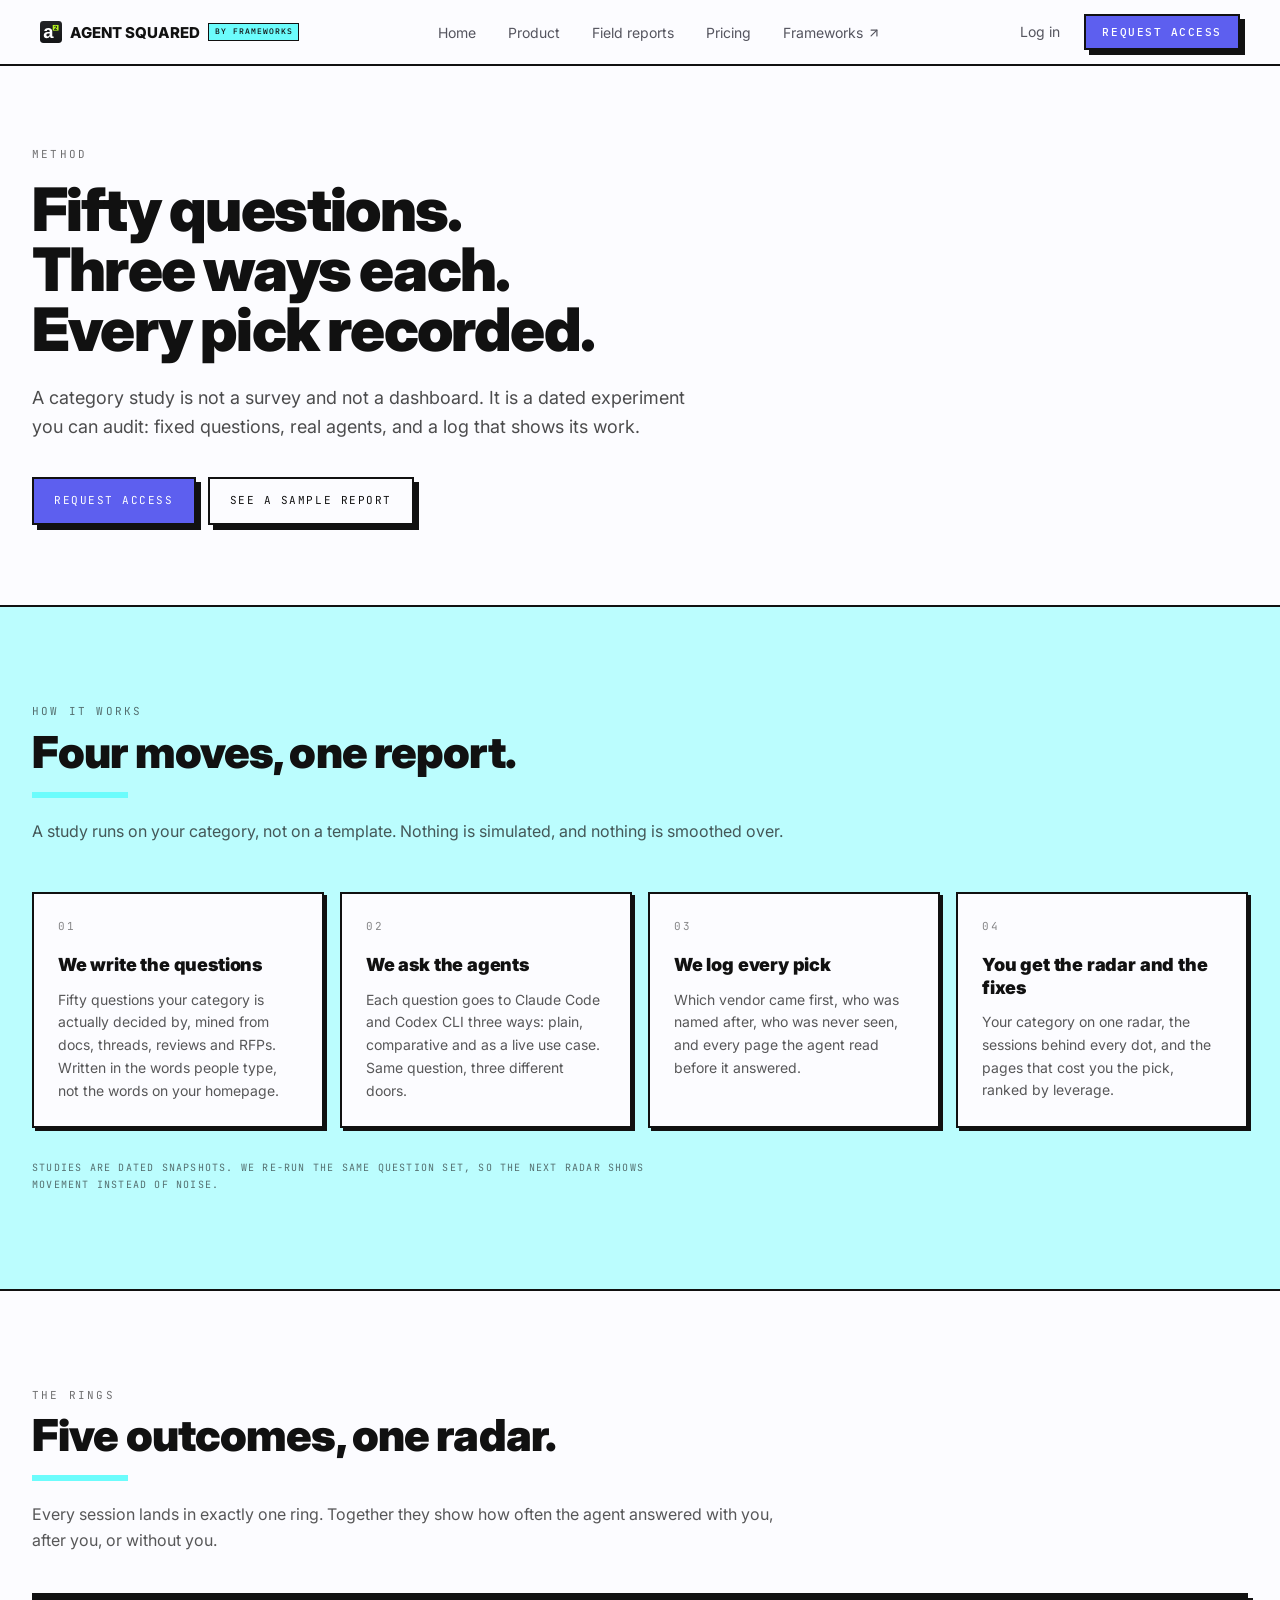
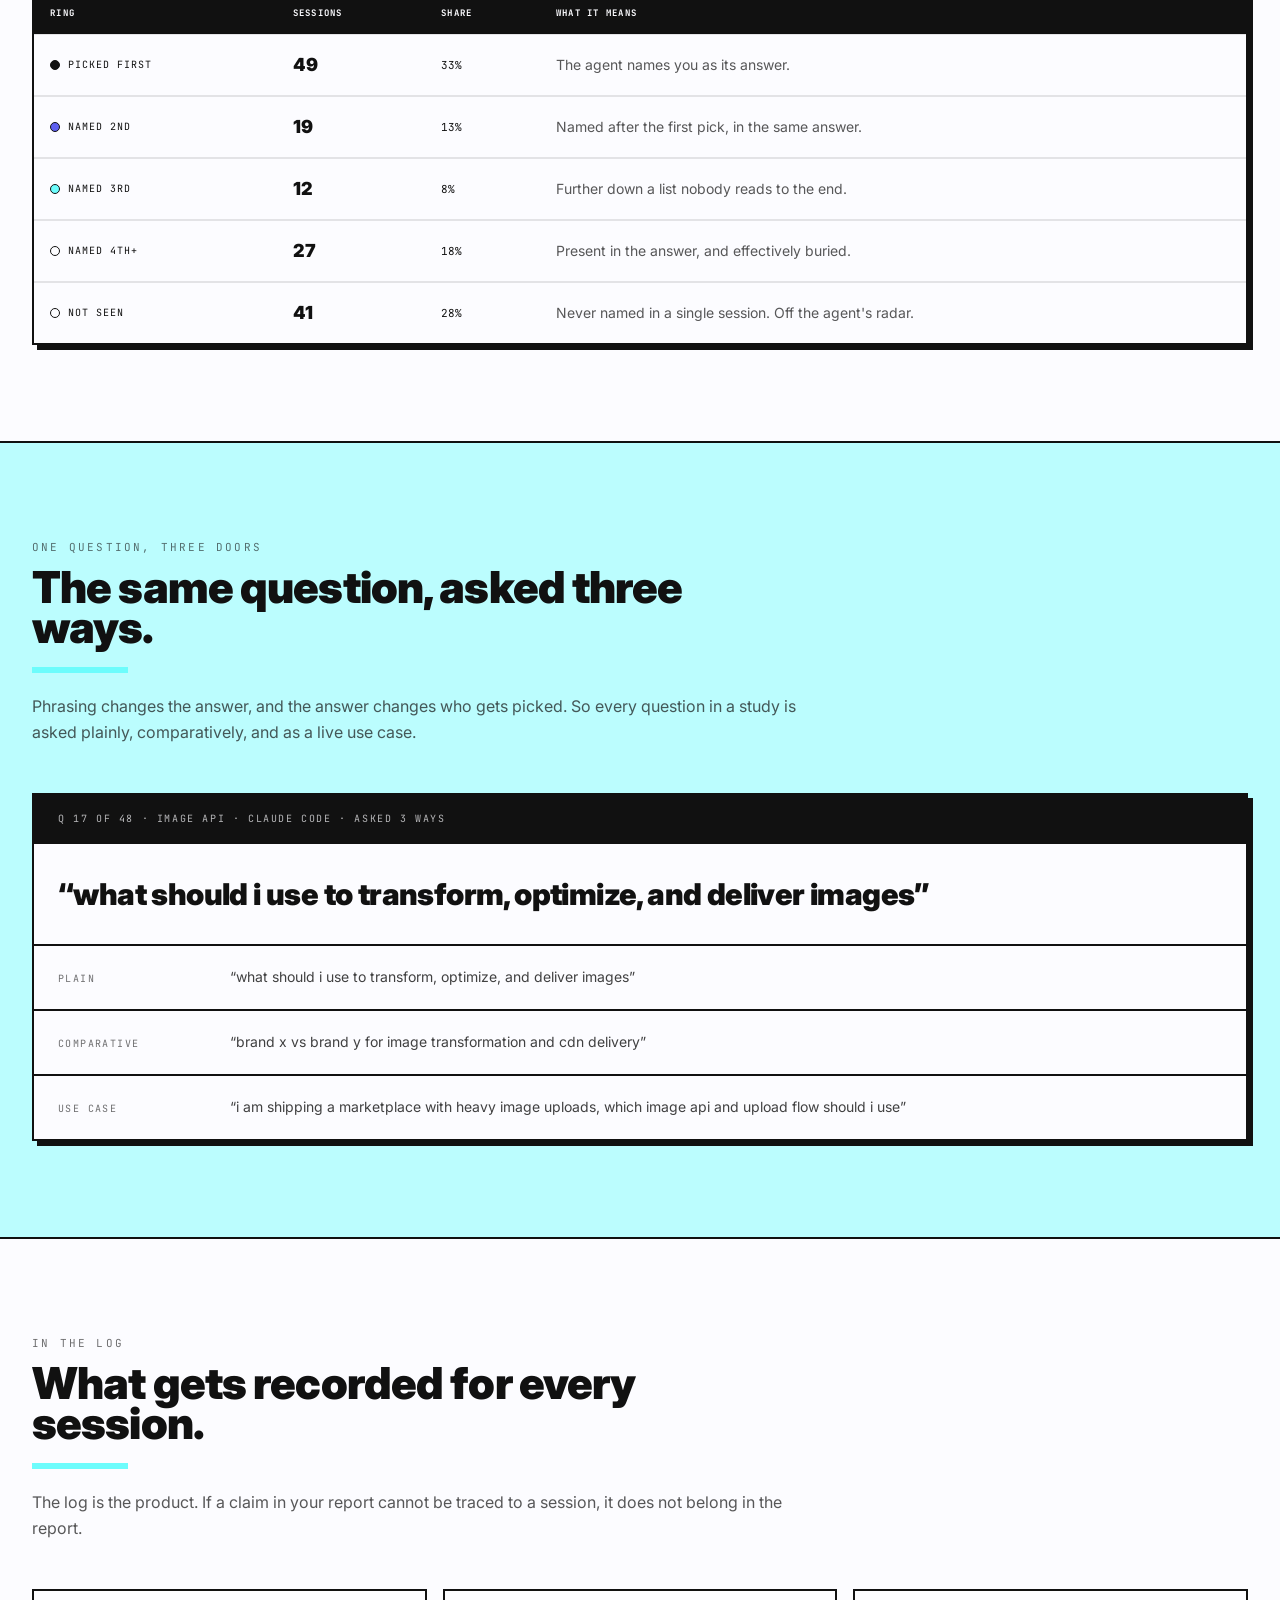
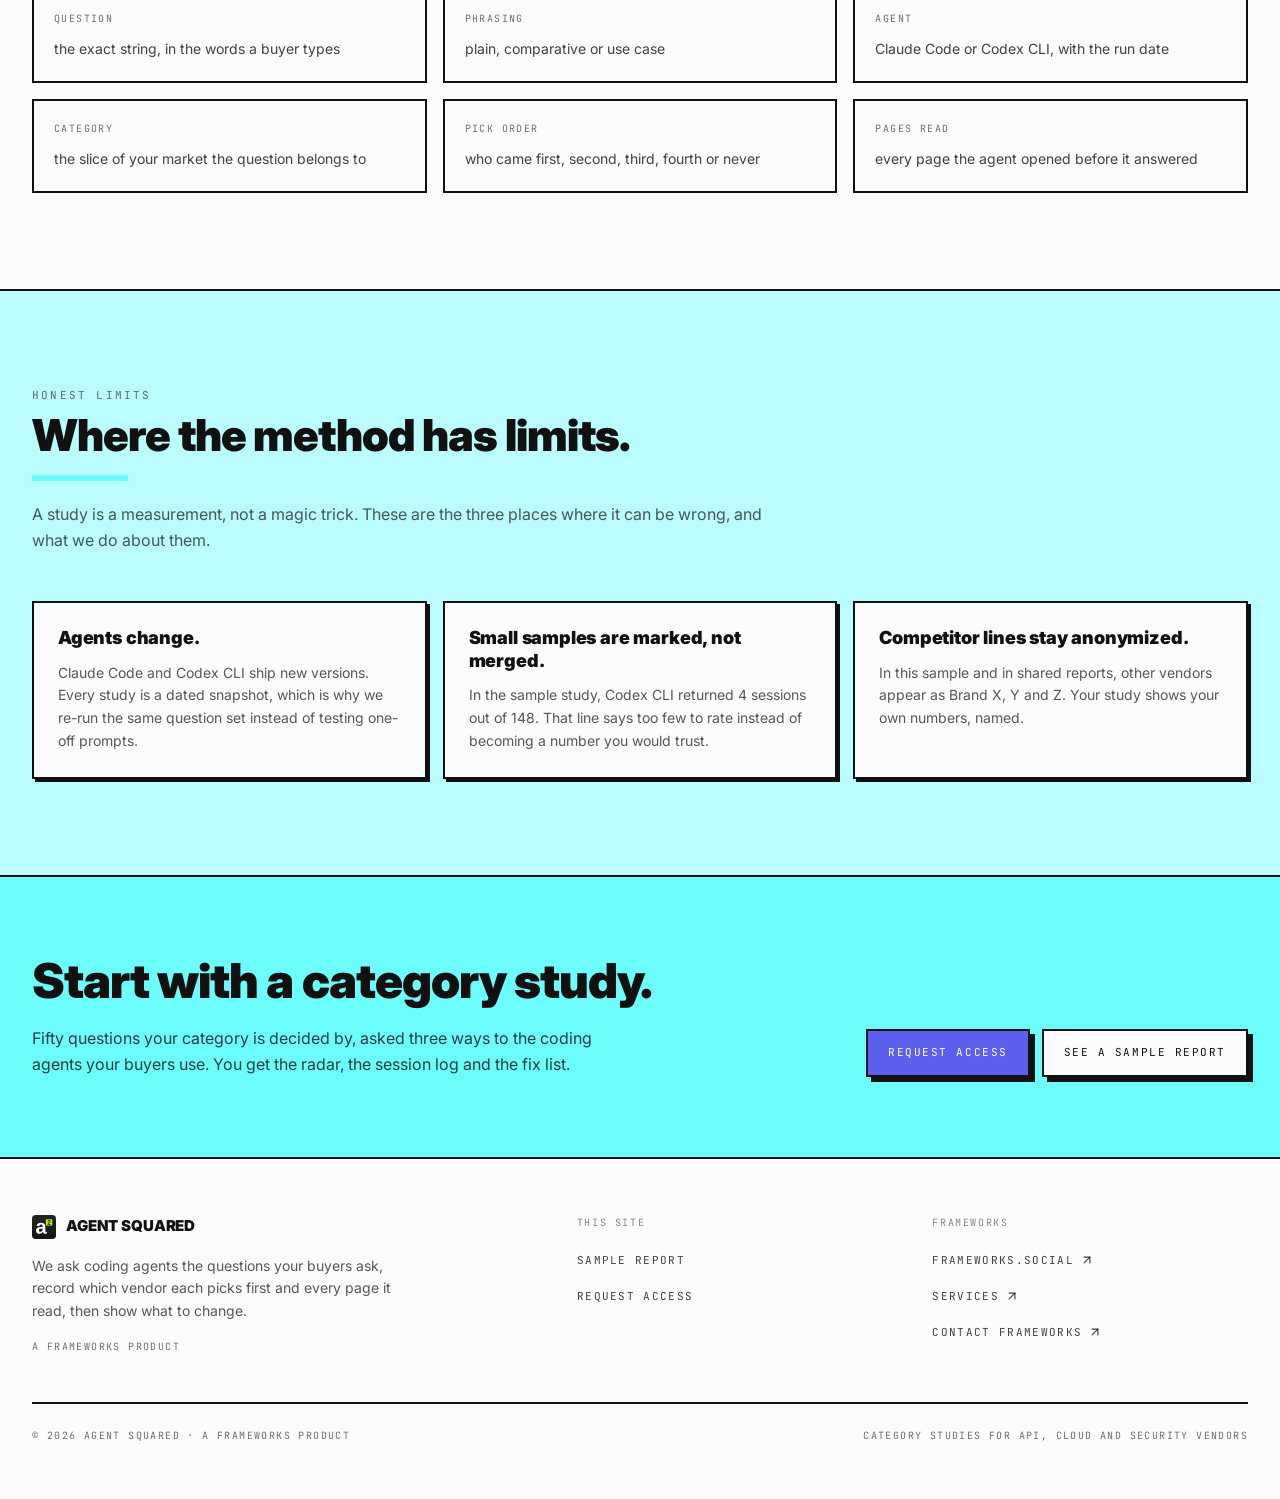
==== commit 54a596d3: "feat: add Home to the nav Home is now the first item in the desktop nav and the mobile menu on every" ====
--- a/site/method/index.html
+++ b/site/method/index.html
@@ -21,6 +21,7 @@
       <a href="https://frameworks.social" target="_blank" rel="noreferrer" class="site-header__badge">By Frameworks</a>
     </div>
     <ul class="site-header__links">
+      <li><a href="../" class="site-header__link">Home</a></li>
       <li><a href="../#product" class="site-header__link">Product</a></li>
       <li><a href="../#field-report" class="site-header__link">Field reports</a></li>
       <li><a href="#" class="site-header__link">Pricing</a></li>
@@ -34,6 +35,7 @@
   </nav>
   <div id="mobile-menu" class="site-header__menu" hidden="">
     <ul>
+      <li><a href="../">Home</a></li>
       <li><a href="../#product">Product</a></li>
       <li><a href="../#field-report">Field reports</a></li>
       <li><a href="#">Pricing</a></li>
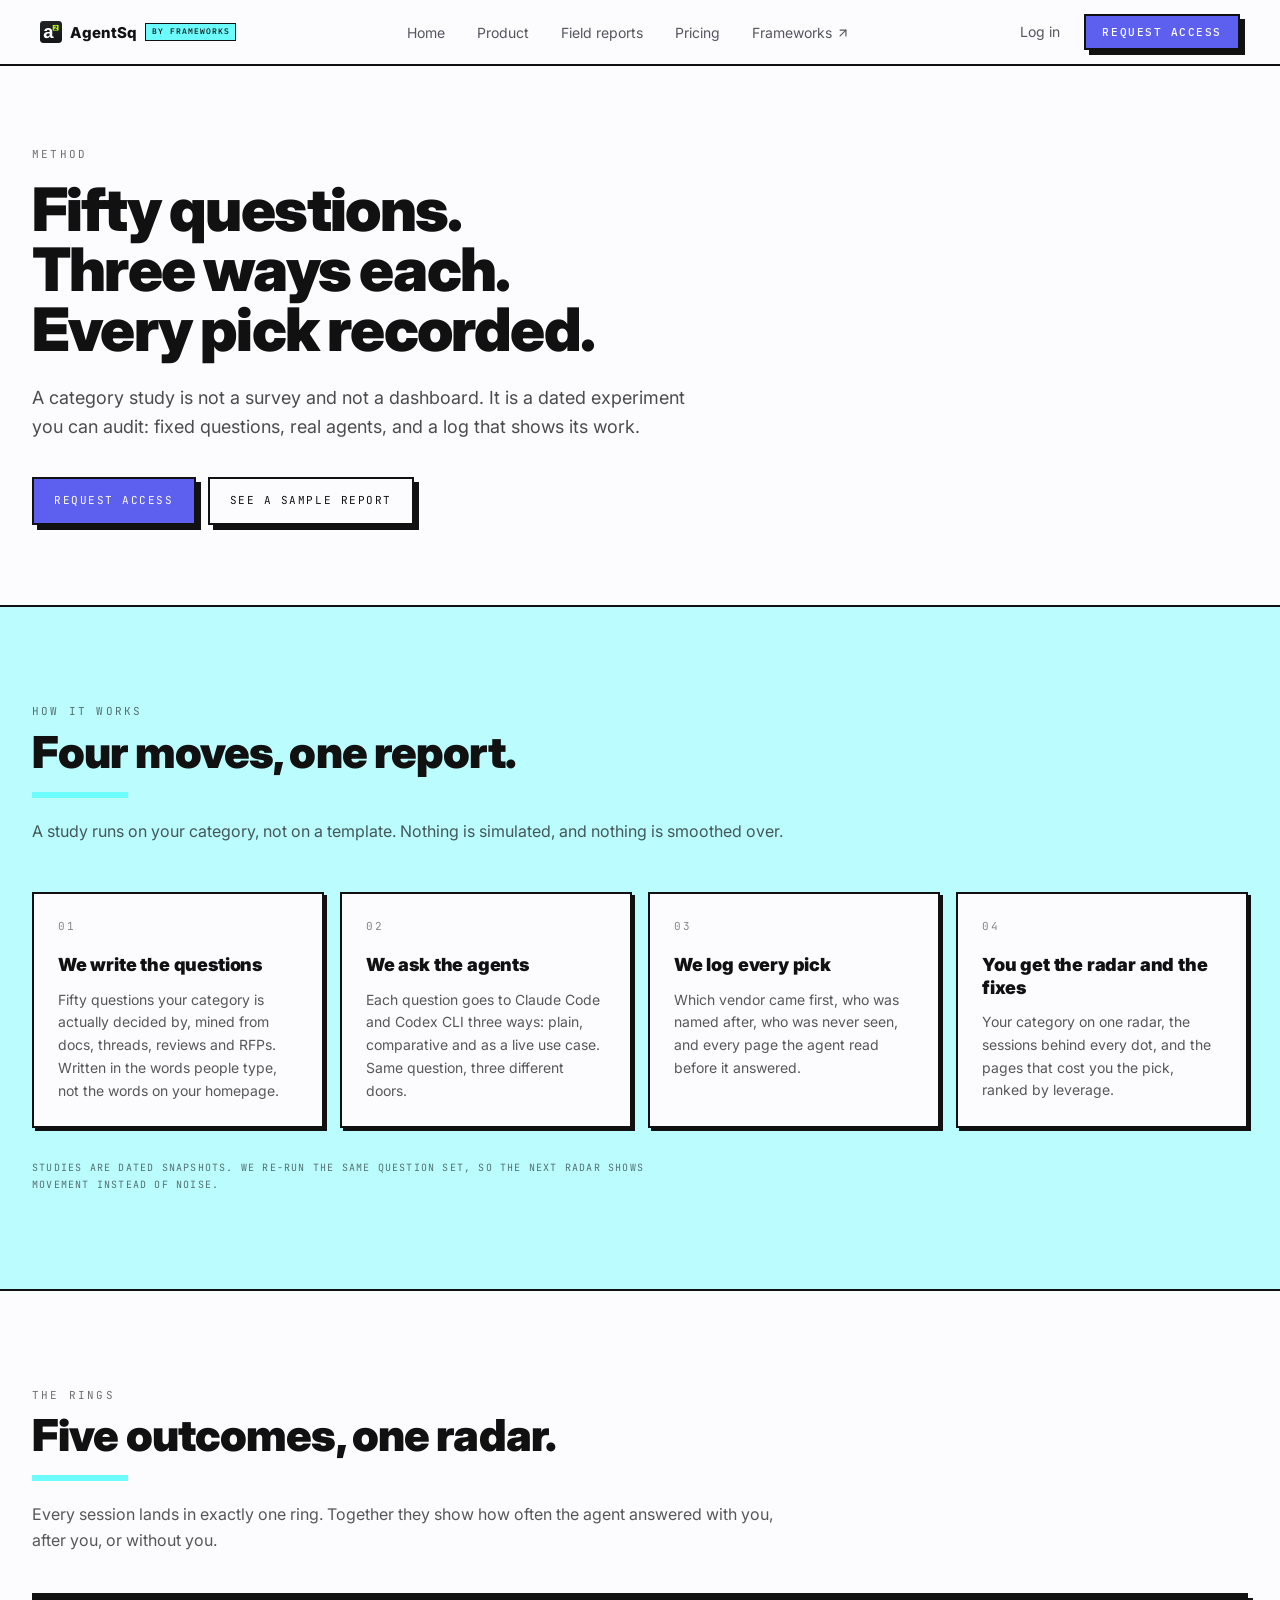
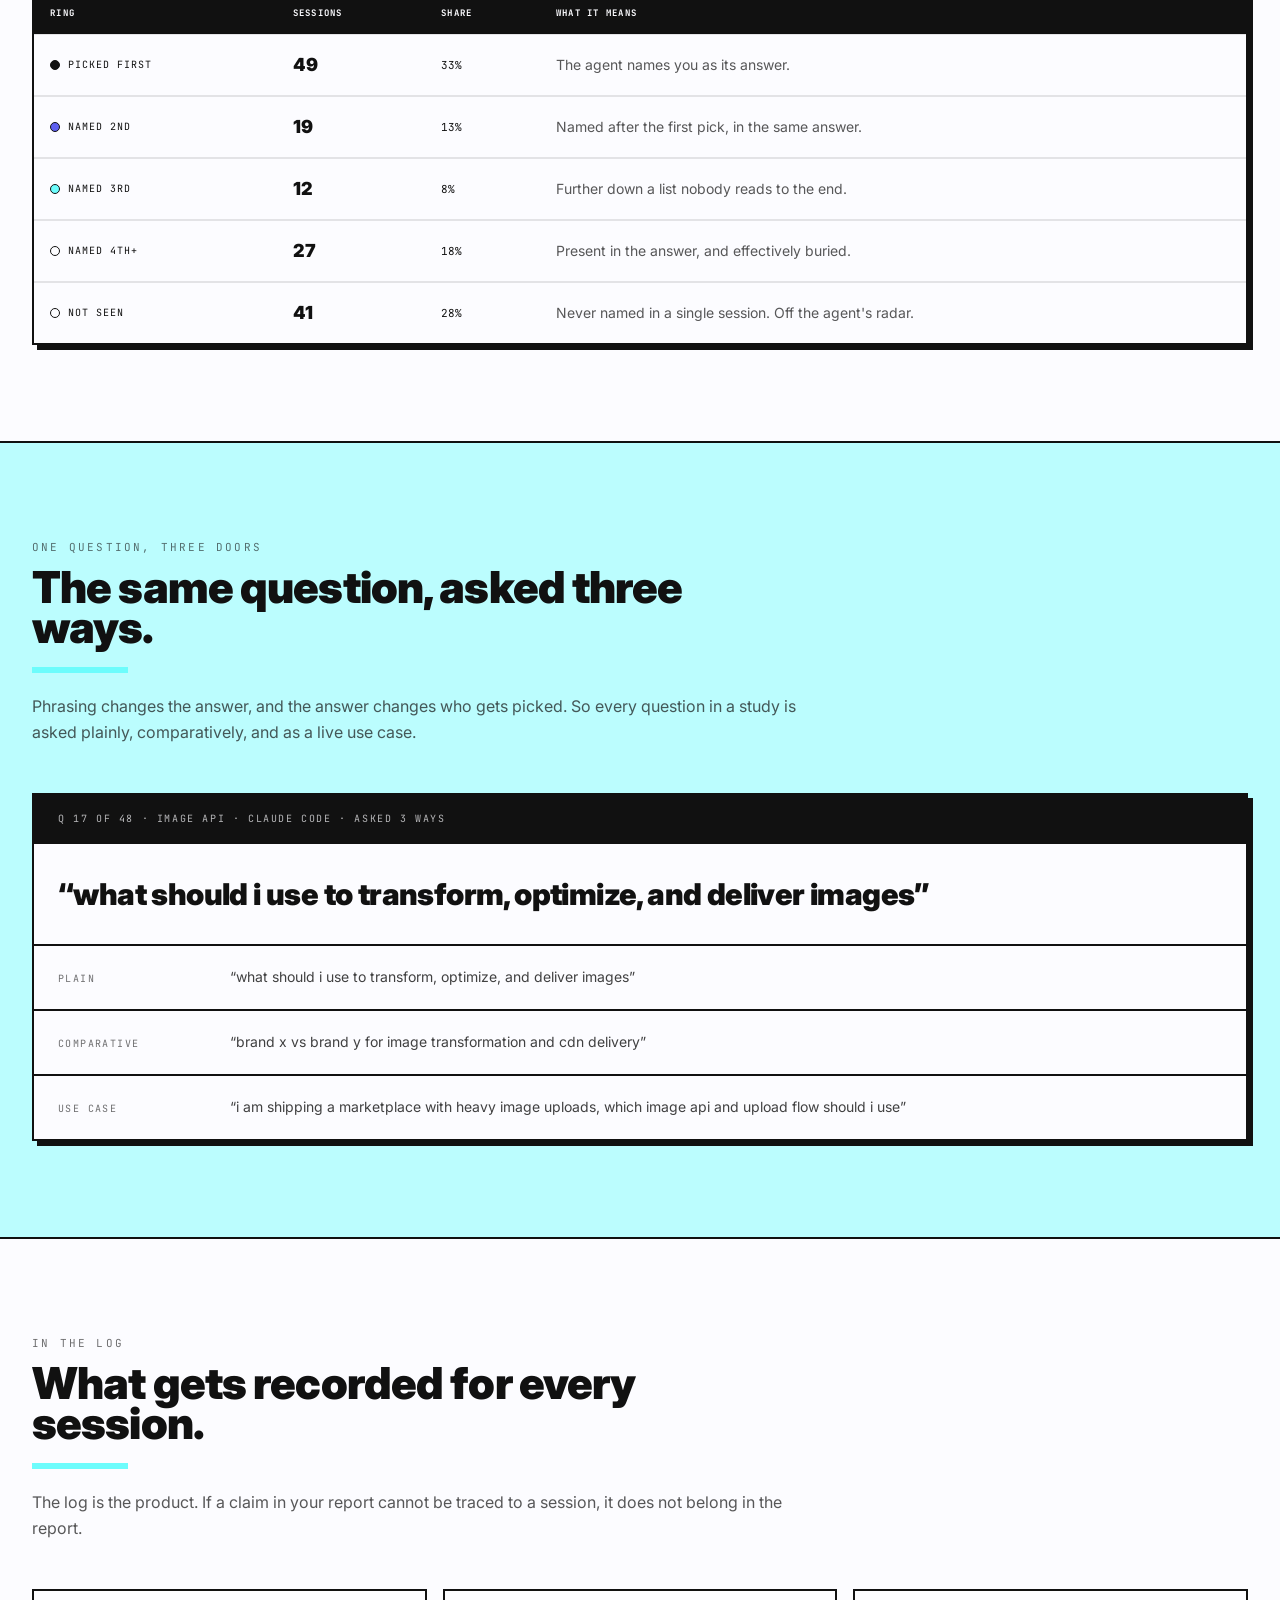
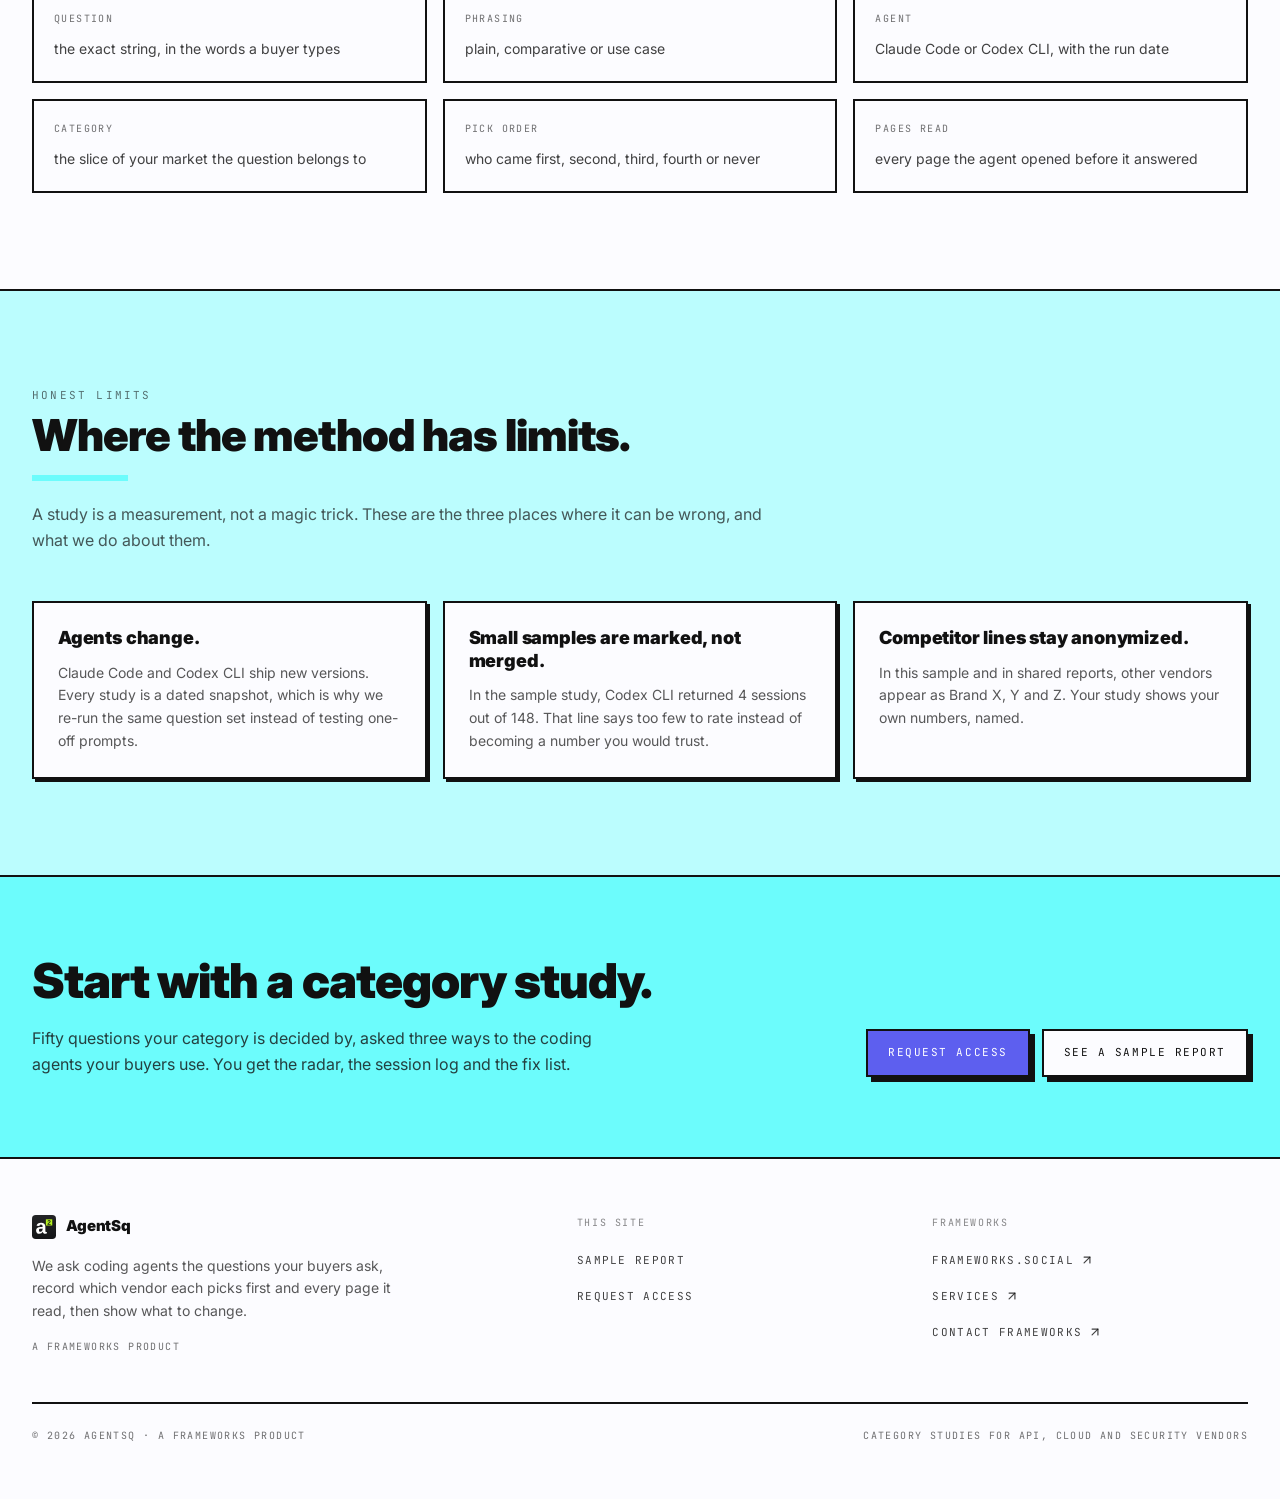
==== commit d2fdefc0: "chore: rename the brand to AgentSq, as on staging Every page's title, header, footer and text, the r" ====
--- a/site/method/index.html
+++ b/site/method/index.html
@@ -3,8 +3,8 @@
 <head>
 <meta charset="utf-8">
 <meta name="viewport" content="width=device-width,initial-scale=1">
-<title>Method · Agent Squared</title>
-<meta name="description" content="Agent Squared asks coding agents the questions your buyers ask, records which vendor each picks first and every page it read, then shows what to change.">
+<title>Method · AgentSq</title>
+<meta name="description" content="AgentSq asks coding agents the questions your buyers ask, records which vendor each picks first and every page it read, then shows what to change.">
 <link rel="icon" href="../icon.svg" sizes="any" type="image/svg+xml">
 <link rel="preconnect" href="https://fonts.googleapis.com">
 <link rel="preconnect" href="https://fonts.gstatic.com" crossorigin>
@@ -17,7 +17,7 @@
 <header class="site-header" data-site-header="" data-section="Nav">
   <nav class="site-header__bar" aria-label="Primary">
     <div class="site-header__brand">
-      <a href="../" class="site-header__home" aria-label="Agent Squared, home"><svg xmlns="http://www.w3.org/2000/svg" class="site-header__mark" aria-hidden="true" focusable="false" viewBox="0 0 64 64"><defs><linearGradient id="a2g-h" x1="0" y1="0" x2="0" y2="1"><stop offset="0" stop-color="#232426"/><stop offset="1" stop-color="#141517"/></linearGradient></defs><rect width="64" height="64" rx="10" fill="url(#a2g-h)"/><path fill="#FFFFFF" d="M19.65 50Q15.52 50 13.21 47.75Q10.89 45.5 10.89 41.43Q10.89 37.01 13.77 34.7Q16.65 32.38 22.12 32.33L28.25 32.23V30.78Q28.25 27.99 27.27 26.64Q26.3 25.29 24.09 25.29Q22.04 25.29 21.08 26.22Q20.12 27.15 19.89 29.31L12.18 28.94Q12.89 24.79 15.98 22.64Q19.07 20.5 24.41 20.5Q29.8 20.5 32.72 23.16Q35.64 25.81 35.64 30.7V41.06Q35.64 43.45 36.17 44.36Q36.71 45.27 37.98 45.27Q38.82 45.27 39.61 45.11V49.11Q38.95 49.26 38.42 49.4Q37.9 49.53 37.37 49.61Q36.84 49.68 36.25 49.74Q35.66 49.79 34.87 49.79Q32.09 49.79 30.76 48.42Q29.43 47.06 29.17 44.4H29.01Q25.91 50 19.65 50ZM28.25 36.3 24.46 36.35Q21.88 36.46 20.81 36.92Q19.73 37.38 19.16 38.33Q18.6 39.27 18.6 40.85Q18.6 42.87 19.53 43.86Q20.46 44.85 22.02 44.85Q23.75 44.85 25.18 43.9Q26.62 42.95 27.43 41.28Q28.25 39.61 28.25 37.75Z"/><rect x="37" y="11.5" width="17" height="16.5" fill="#B5F21F"/><path fill="#161718" d="M41.26 25.9V24.22Q41.73 23.18 42.61 22.19Q43.48 21.2 44.8 20.13Q46.08 19.1 46.59 18.43Q47.1 17.75 47.1 17.11Q47.1 15.53 45.51 15.53Q44.73 15.53 44.33 15.94Q43.92 16.36 43.8 17.2L41.36 17.06Q41.57 15.37 42.62 14.49Q43.68 13.6 45.49 13.6Q47.45 13.6 48.5 14.49Q49.55 15.39 49.55 17.01Q49.55 17.86 49.22 18.55Q48.88 19.23 48.36 19.81Q47.83 20.4 47.19 20.9Q46.55 21.41 45.95 21.89Q45.35 22.37 44.85 22.86Q44.36 23.35 44.12 23.91H49.74V25.9Z"/></svg><span class="site-header__name">Agent Squared</span></a>
+      <a href="../" class="site-header__home" aria-label="AgentSq, home"><svg xmlns="http://www.w3.org/2000/svg" class="site-header__mark" aria-hidden="true" focusable="false" viewBox="0 0 64 64"><defs><linearGradient id="a2g-h" x1="0" y1="0" x2="0" y2="1"><stop offset="0" stop-color="#232426"/><stop offset="1" stop-color="#141517"/></linearGradient></defs><rect width="64" height="64" rx="10" fill="url(#a2g-h)"/><path fill="#FFFFFF" d="M19.65 50Q15.52 50 13.21 47.75Q10.89 45.5 10.89 41.43Q10.89 37.01 13.77 34.7Q16.65 32.38 22.12 32.33L28.25 32.23V30.78Q28.25 27.99 27.27 26.64Q26.3 25.29 24.09 25.29Q22.04 25.29 21.08 26.22Q20.12 27.15 19.89 29.31L12.18 28.94Q12.89 24.79 15.98 22.64Q19.07 20.5 24.41 20.5Q29.8 20.5 32.72 23.16Q35.64 25.81 35.64 30.7V41.06Q35.64 43.45 36.17 44.36Q36.71 45.27 37.98 45.27Q38.82 45.27 39.61 45.11V49.11Q38.95 49.26 38.42 49.4Q37.9 49.53 37.37 49.61Q36.84 49.68 36.25 49.74Q35.66 49.79 34.87 49.79Q32.09 49.79 30.76 48.42Q29.43 47.06 29.17 44.4H29.01Q25.91 50 19.65 50ZM28.25 36.3 24.46 36.35Q21.88 36.46 20.81 36.92Q19.73 37.38 19.16 38.33Q18.6 39.27 18.6 40.85Q18.6 42.87 19.53 43.86Q20.46 44.85 22.02 44.85Q23.75 44.85 25.18 43.9Q26.62 42.95 27.43 41.28Q28.25 39.61 28.25 37.75Z"/><rect x="37" y="11.5" width="17" height="16.5" fill="#B5F21F"/><path fill="#161718" d="M41.26 25.9V24.22Q41.73 23.18 42.61 22.19Q43.48 21.2 44.8 20.13Q46.08 19.1 46.59 18.43Q47.1 17.75 47.1 17.11Q47.1 15.53 45.51 15.53Q44.73 15.53 44.33 15.94Q43.92 16.36 43.8 17.2L41.36 17.06Q41.57 15.37 42.62 14.49Q43.68 13.6 45.49 13.6Q47.45 13.6 48.5 14.49Q49.55 15.39 49.55 17.01Q49.55 17.86 49.22 18.55Q48.88 19.23 48.36 19.81Q47.83 20.4 47.19 20.9Q46.55 21.41 45.95 21.89Q45.35 22.37 44.85 22.86Q44.36 23.35 44.12 23.91H49.74V25.9Z"/></svg><span class="site-header__name">AgentSq</span></a>
       <a href="https://frameworks.social" target="_blank" rel="noreferrer" class="site-header__badge">By Frameworks</a>
     </div>
     <ul class="site-header__links">
@@ -46,7 +46,7 @@
   </div>
 </header>
 <main class="site-main flex-1"><section class="border-b-2 border-ink bg-paper"><div class="mx-auto max-w-7xl px-5 py-14 sm:px-8 lg:py-20"><p class="font-mono text-[11px] uppercase tracking-[0.2em] text-ink/60">Method</p><h1 class="mt-4 max-w-4xl text-4xl font-black leading-[0.98] tracking-[-0.03em] sm:text-5xl lg:text-6xl">Fifty questions.<br>Three ways each.<br>Every pick recorded.</h1><p class="mt-6 max-w-2xl text-lg leading-relaxed text-ink/75">A category study is not a survey and not a dashboard. It is a dated experiment you can audit: fixed questions, real agents, and a log that shows its work.</p><div class="mt-9 flex flex-wrap gap-3"><a class="inline-flex min-h-[48px] items-center justify-center gap-2 border-2 border-ink px-5 py-3 text-center font-mono text-[11px] uppercase leading-tight tracking-[0.14em] transition-transform duration-150 hover:-translate-y-[2px] active:translate-y-0 bg-electric text-white fw-shadow" href="../request-access/">Request access</a><a class="inline-flex min-h-[48px] items-center justify-center gap-2 border-2 border-ink px-5 py-3 text-center font-mono text-[11px] uppercase leading-tight tracking-[0.14em] transition-transform duration-150 hover:-translate-y-[2px] active:translate-y-0 bg-paper text-ink fw-shadow" href="../sample-report/">See a sample report</a></div></div></section><section class="border-b-2 border-ink bg-signal/45"><div class="mx-auto max-w-7xl px-5 py-16 sm:px-8 lg:py-24"><div class="max-w-3xl "><p class="font-mono text-[11px] uppercase tracking-[0.2em] text-ink/60">How it works</p><h2 class="mt-3 text-3xl font-black leading-[1.05] tracking-[-0.02em] sm:text-4xl lg:text-[2.75rem]">Four moves, one report.</h2><div class="mt-5 h-[6px] w-24 bg-signal"></div><p class="mt-5 text-base leading-relaxed text-ink/70">A study runs on your category, not on a template. Nothing is simulated, and nothing is smoothed over.</p></div><ol class="mt-12 grid gap-4 lg:grid-cols-4"><li class="flex flex-col border-2 border-ink bg-paper p-6 fw-shadow-sm"><span class="font-mono text-[11px] uppercase tracking-[0.18em] text-ink/50">01</span><h3 class="mt-5 text-lg font-black leading-tight tracking-[-0.01em]">We write the questions</h3><p class="mt-3 text-sm leading-relaxed text-ink/70">Fifty questions your category is actually decided by, mined from docs, threads, reviews and RFPs. Written in the words people type, not the words on your homepage.</p></li><li class="flex flex-col border-2 border-ink bg-paper p-6 fw-shadow-sm"><span class="font-mono text-[11px] uppercase tracking-[0.18em] text-ink/50">02</span><h3 class="mt-5 text-lg font-black leading-tight tracking-[-0.01em]">We ask the agents</h3><p class="mt-3 text-sm leading-relaxed text-ink/70">Each question goes to Claude Code and Codex CLI three ways: plain, comparative and as a live use case. Same question, three different doors.</p></li><li class="flex flex-col border-2 border-ink bg-paper p-6 fw-shadow-sm"><span class="font-mono text-[11px] uppercase tracking-[0.18em] text-ink/50">03</span><h3 class="mt-5 text-lg font-black leading-tight tracking-[-0.01em]">We log every pick</h3><p class="mt-3 text-sm leading-relaxed text-ink/70">Which vendor came first, who was named after, who was never seen, and every page the agent read before it answered.</p></li><li class="flex flex-col border-2 border-ink bg-paper p-6 fw-shadow-sm"><span class="font-mono text-[11px] uppercase tracking-[0.18em] text-ink/50">04</span><h3 class="mt-5 text-lg font-black leading-tight tracking-[-0.01em]">You get the radar and the fixes</h3><p class="mt-3 text-sm leading-relaxed text-ink/70">Your category on one radar, the sessions behind every dot, and the pages that cost you the pick, ranked by leverage.</p></li></ol><p class="mt-8 max-w-2xl font-mono text-[10px] uppercase leading-relaxed tracking-[0.12em] text-ink/60">Studies are dated snapshots. We re-run the same question set, so the next radar shows movement instead of noise.</p></div></section><section class="border-b-2 border-ink bg-paper"><div class="mx-auto max-w-7xl px-5 py-16 sm:px-8 lg:py-24"><div class="max-w-3xl "><p class="font-mono text-[11px] uppercase tracking-[0.2em] text-ink/60">The rings</p><h2 class="mt-3 text-3xl font-black leading-[1.05] tracking-[-0.02em] sm:text-4xl lg:text-[2.75rem]">Five outcomes, one radar.</h2><div class="mt-5 h-[6px] w-24 bg-signal"></div><p class="mt-5 text-base leading-relaxed text-ink/70">Every session lands in exactly one ring. Together they show how often the agent answered with you, after you, or without you.</p></div><div class="mt-10 overflow-x-auto border-2 border-ink bg-paper fw-shadow"><table class="w-full min-w-[640px] border-collapse text-left"><thead><tr class="bg-ink text-paper"><th class="px-4 py-3 font-mono text-[9px] uppercase tracking-[0.14em]">Ring</th><th class="px-4 py-3 font-mono text-[9px] uppercase tracking-[0.14em]">Sessions</th><th class="px-4 py-3 font-mono text-[9px] uppercase tracking-[0.14em]">Share</th><th class="px-4 py-3 font-mono text-[9px] uppercase tracking-[0.14em]">What it means</th></tr></thead><tbody><tr class="border-t-2 border-ink/10"><td class="px-4 py-4"><span class="flex items-center gap-2 font-mono text-[10px] uppercase tracking-[0.1em]"><span class="h-2.5 w-2.5 shrink-0 rounded-full border border-ink" style="background: rgb(17, 17, 17);"></span>PICKED FIRST</span></td><td class="px-4 py-4 text-lg font-black">49</td><td class="px-4 py-4 font-mono text-[11px]">33%</td><td class="px-4 py-4 text-sm text-ink/70">The agent names you as its answer.</td></tr><tr class="border-t-2 border-ink/10"><td class="px-4 py-4"><span class="flex items-center gap-2 font-mono text-[10px] uppercase tracking-[0.1em]"><span class="h-2.5 w-2.5 shrink-0 rounded-full border border-ink" style="background: rgb(93, 95, 239);"></span>NAMED 2ND</span></td><td class="px-4 py-4 text-lg font-black">19</td><td class="px-4 py-4 font-mono text-[11px]">13%</td><td class="px-4 py-4 text-sm text-ink/70">Named after the first pick, in the same answer.</td></tr><tr class="border-t-2 border-ink/10"><td class="px-4 py-4"><span class="flex items-center gap-2 font-mono text-[10px] uppercase tracking-[0.1em]"><span class="h-2.5 w-2.5 shrink-0 rounded-full border border-ink" style="background: rgb(108, 252, 252);"></span>NAMED 3RD</span></td><td class="px-4 py-4 text-lg font-black">12</td><td class="px-4 py-4 font-mono text-[11px]">8%</td><td class="px-4 py-4 text-sm text-ink/70">Further down a list nobody reads to the end.</td></tr><tr class="border-t-2 border-ink/10"><td class="px-4 py-4"><span class="flex items-center gap-2 font-mono text-[10px] uppercase tracking-[0.1em]"><span class="h-2.5 w-2.5 shrink-0 rounded-full border border-ink" style="background: rgb(252, 252, 255);"></span>NAMED 4TH+</span></td><td class="px-4 py-4 text-lg font-black">27</td><td class="px-4 py-4 font-mono text-[11px]">18%</td><td class="px-4 py-4 text-sm text-ink/70">Present in the answer, and effectively buried.</td></tr><tr class="border-t-2 border-ink/10"><td class="px-4 py-4"><span class="flex items-center gap-2 font-mono text-[10px] uppercase tracking-[0.1em]"><span class="h-2.5 w-2.5 shrink-0 rounded-full border border-ink" style="background: transparent;"></span>NOT SEEN</span></td><td class="px-4 py-4 text-lg font-black">41</td><td class="px-4 py-4 font-mono text-[11px]">28%</td><td class="px-4 py-4 text-sm text-ink/70">Never named in a single session. Off the agent's radar.</td></tr></tbody></table></div></div></section><section class="border-b-2 border-ink bg-signal/45"><div class="mx-auto max-w-7xl px-5 py-16 sm:px-8 lg:py-24"><div class="max-w-3xl "><p class="font-mono text-[11px] uppercase tracking-[0.2em] text-ink/60">One question, three doors</p><h2 class="mt-3 text-3xl font-black leading-[1.05] tracking-[-0.02em] sm:text-4xl lg:text-[2.75rem]">The same question, asked three ways.</h2><div class="mt-5 h-[6px] w-24 bg-signal"></div><p class="mt-5 text-base leading-relaxed text-ink/70">Phrasing changes the answer, and the answer changes who gets picked. So every question in a study is asked plainly, comparatively, and as a live use case.</p></div><div class="mt-12 border-2 border-ink bg-paper fw-shadow"><div class="border-b-2 border-ink bg-ink px-6 py-4"><p class="font-mono text-[10px] uppercase tracking-[0.16em] text-paper/70">Q 17 of 48 · Image API · Claude Code · asked 3 ways</p></div><p class="px-6 py-8 text-2xl font-black leading-tight tracking-[-0.02em] sm:text-3xl">“what should i use to transform, optimize, and deliver images”</p><div class="divide-y-2 divide-ink border-t-2 border-ink"><div class="grid gap-3 px-6 py-5 sm:grid-cols-[160px_1fr] sm:items-baseline"><span class="font-mono text-[10px] uppercase tracking-[0.14em] text-ink/60">Plain</span><p class="text-sm leading-relaxed text-ink/80">“what should i use to transform, optimize, and deliver images”</p></div><div class="grid gap-3 px-6 py-5 sm:grid-cols-[160px_1fr] sm:items-baseline"><span class="font-mono text-[10px] uppercase tracking-[0.14em] text-ink/60">Comparative</span><p class="text-sm leading-relaxed text-ink/80">“brand x vs brand y for image transformation and cdn delivery”</p></div><div class="grid gap-3 px-6 py-5 sm:grid-cols-[160px_1fr] sm:items-baseline"><span class="font-mono text-[10px] uppercase tracking-[0.14em] text-ink/60">Use case</span><p class="text-sm leading-relaxed text-ink/80">“i am shipping a marketplace with heavy image uploads, which image api and upload flow should i use”</p></div></div></div></div></section><section class="border-b-2 border-ink bg-paper"><div class="mx-auto max-w-7xl px-5 py-16 sm:px-8 lg:py-24"><div class="max-w-3xl "><p class="font-mono text-[11px] uppercase tracking-[0.2em] text-ink/60">In the log</p><h2 class="mt-3 text-3xl font-black leading-[1.05] tracking-[-0.02em] sm:text-4xl lg:text-[2.75rem]">What gets recorded for every session.</h2><div class="mt-5 h-[6px] w-24 bg-signal"></div><p class="mt-5 text-base leading-relaxed text-ink/70">The log is the product. If a claim in your report cannot be traced to a session, it does not belong in the report.</p></div><dl class="mt-12 grid gap-4 sm:grid-cols-2 lg:grid-cols-3"><div class="border-2 border-ink bg-paper p-5"><dt class="font-mono text-[10px] uppercase tracking-[0.14em] text-ink/60">Question</dt><dd class="mt-3 text-sm leading-relaxed text-ink/80">the exact string, in the words a buyer types</dd></div><div class="border-2 border-ink bg-paper p-5"><dt class="font-mono text-[10px] uppercase tracking-[0.14em] text-ink/60">Phrasing</dt><dd class="mt-3 text-sm leading-relaxed text-ink/80">plain, comparative or use case</dd></div><div class="border-2 border-ink bg-paper p-5"><dt class="font-mono text-[10px] uppercase tracking-[0.14em] text-ink/60">Agent</dt><dd class="mt-3 text-sm leading-relaxed text-ink/80">Claude Code or Codex CLI, with the run date</dd></div><div class="border-2 border-ink bg-paper p-5"><dt class="font-mono text-[10px] uppercase tracking-[0.14em] text-ink/60">Category</dt><dd class="mt-3 text-sm leading-relaxed text-ink/80">the slice of your market the question belongs to</dd></div><div class="border-2 border-ink bg-paper p-5"><dt class="font-mono text-[10px] uppercase tracking-[0.14em] text-ink/60">Pick order</dt><dd class="mt-3 text-sm leading-relaxed text-ink/80">who came first, second, third, fourth or never</dd></div><div class="border-2 border-ink bg-paper p-5"><dt class="font-mono text-[10px] uppercase tracking-[0.14em] text-ink/60">Pages read</dt><dd class="mt-3 text-sm leading-relaxed text-ink/80">every page the agent opened before it answered</dd></div></dl></div></section><section class="border-b-2 border-ink bg-signal/45"><div class="mx-auto max-w-7xl px-5 py-16 sm:px-8 lg:py-24"><div class="max-w-3xl "><p class="font-mono text-[11px] uppercase tracking-[0.2em] text-ink/60">Honest limits</p><h2 class="mt-3 text-3xl font-black leading-[1.05] tracking-[-0.02em] sm:text-4xl lg:text-[2.75rem]">Where the method has limits.</h2><div class="mt-5 h-[6px] w-24 bg-signal"></div><p class="mt-5 text-base leading-relaxed text-ink/70">A study is a measurement, not a magic trick. These are the three places where it can be wrong, and what we do about them.</p></div><div class="mt-12 grid gap-4 lg:grid-cols-3"><div class="border-2 border-ink bg-paper p-6 fw-shadow-sm"><h3 class="text-lg font-black leading-tight tracking-[-0.01em]">Agents change.</h3><p class="mt-3 text-sm leading-relaxed text-ink/70">Claude Code and Codex CLI ship new versions. Every study is a dated snapshot, which is why we re-run the same question set instead of testing one-off prompts.</p></div><div class="border-2 border-ink bg-paper p-6 fw-shadow-sm"><h3 class="text-lg font-black leading-tight tracking-[-0.01em]">Small samples are marked, not merged.</h3><p class="mt-3 text-sm leading-relaxed text-ink/70">In the sample study, Codex CLI returned 4 sessions out of 148. That line says too few to rate instead of becoming a number you would trust.</p></div><div class="border-2 border-ink bg-paper p-6 fw-shadow-sm"><h3 class="text-lg font-black leading-tight tracking-[-0.01em]">Competitor lines stay anonymized.</h3><p class="mt-3 text-sm leading-relaxed text-ink/70">In this sample and in shared reports, other vendors appear as Brand X, Y and Z. Your study shows your own numbers, named.</p></div></div></div></section><section class="border-b-2 border-ink bg-signal"><div class="mx-auto grid max-w-7xl gap-8 px-5 py-16 sm:px-8 lg:grid-cols-[1.4fr_1fr] lg:items-end lg:py-20"><div><h2 class="text-3xl font-black leading-[1.05] tracking-[-0.02em] sm:text-4xl lg:text-5xl">Start with a category study.</h2><p class="mt-5 max-w-xl text-base leading-relaxed text-ink/80">Fifty questions your category is decided by, asked three ways to the coding agents your buyers use. You get the radar, the session log and the fix list.</p></div><div class="flex flex-wrap gap-3 lg:justify-end"><a class="inline-flex min-h-[48px] items-center justify-center gap-2 border-2 border-ink px-5 py-3 text-center font-mono text-[11px] uppercase leading-tight tracking-[0.14em] transition-transform duration-150 hover:-translate-y-[2px] active:translate-y-0 bg-electric text-white fw-shadow" href="../request-access/">Request access</a><a class="inline-flex min-h-[48px] items-center justify-center gap-2 border-2 border-ink px-5 py-3 text-center font-mono text-[11px] uppercase leading-tight tracking-[0.14em] transition-transform duration-150 hover:-translate-y-[2px] active:translate-y-0 bg-paper text-ink fw-shadow" href="../sample-report/">See a sample report</a></div></div></section></main>
-<footer class="bg-paper"><div class="mx-auto max-w-7xl px-5 py-14 sm:px-8"><div class="grid gap-10 lg:grid-cols-[1.6fr_1fr_1fr]"><div><div class="flex items-center gap-2.5"><svg xmlns="http://www.w3.org/2000/svg" class="h-6 w-6" aria-hidden="true" focusable="false" viewBox="0 0 64 64"><defs><linearGradient id="a2g-f" x1="0" y1="0" x2="0" y2="1"><stop offset="0" stop-color="#232426"/><stop offset="1" stop-color="#141517"/></linearGradient></defs><rect width="64" height="64" rx="10" fill="url(#a2g-f)"/><path fill="#FFFFFF" d="M19.65 50Q15.52 50 13.21 47.75Q10.89 45.5 10.89 41.43Q10.89 37.01 13.77 34.7Q16.65 32.38 22.12 32.33L28.25 32.23V30.78Q28.25 27.99 27.27 26.64Q26.3 25.29 24.09 25.29Q22.04 25.29 21.08 26.22Q20.12 27.15 19.89 29.31L12.18 28.94Q12.89 24.79 15.98 22.64Q19.07 20.5 24.41 20.5Q29.8 20.5 32.72 23.16Q35.64 25.81 35.64 30.7V41.06Q35.64 43.45 36.17 44.36Q36.71 45.27 37.98 45.27Q38.82 45.27 39.61 45.11V49.11Q38.95 49.26 38.42 49.4Q37.9 49.53 37.37 49.61Q36.84 49.68 36.25 49.74Q35.66 49.79 34.87 49.79Q32.09 49.79 30.76 48.42Q29.43 47.06 29.17 44.4H29.01Q25.91 50 19.65 50ZM28.25 36.3 24.46 36.35Q21.88 36.46 20.81 36.92Q19.73 37.38 19.16 38.33Q18.6 39.27 18.6 40.85Q18.6 42.87 19.53 43.86Q20.46 44.85 22.02 44.85Q23.75 44.85 25.18 43.9Q26.62 42.95 27.43 41.28Q28.25 39.61 28.25 37.75Z"/><rect x="37" y="11.5" width="17" height="16.5" fill="#B5F21F"/><path fill="#161718" d="M41.26 25.9V24.22Q41.73 23.18 42.61 22.19Q43.48 21.2 44.8 20.13Q46.08 19.1 46.59 18.43Q47.1 17.75 47.1 17.11Q47.1 15.53 45.51 15.53Q44.73 15.53 44.33 15.94Q43.92 16.36 43.8 17.2L41.36 17.06Q41.57 15.37 42.62 14.49Q43.68 13.6 45.49 13.6Q47.45 13.6 48.5 14.49Q49.55 15.39 49.55 17.01Q49.55 17.86 49.22 18.55Q48.88 19.23 48.36 19.81Q47.83 20.4 47.19 20.9Q46.55 21.41 45.95 21.89Q45.35 22.37 44.85 22.86Q44.36 23.35 44.12 23.91H49.74V25.9Z"/></svg><span class="text-[15px] font-black uppercase tracking-[-0.01em]">Agent Squared</span></div><p class="mt-4 max-w-sm text-sm leading-relaxed text-ink/70">We ask coding agents the questions your buyers ask, record which vendor each picks first and every page it read, then show what to change.</p><p class="mt-4 font-mono text-[10px] uppercase tracking-[0.14em] text-ink/60">A Frameworks product</p></div><div><p class="font-mono text-[10px] uppercase tracking-[0.16em] text-ink/50">This site</p><ul class="mt-4 space-y-3"><li><a class="font-mono text-[11px] uppercase tracking-[0.12em] text-ink/80 transition-colors hover:text-electric" href="../sample-report/">Sample report</a></li><li><a class="font-mono text-[11px] uppercase tracking-[0.12em] text-ink/80 transition-colors hover:text-electric" href="../request-access/">Request access</a></li></ul></div><div><p class="font-mono text-[10px] uppercase tracking-[0.16em] text-ink/50">Frameworks</p><ul class="mt-4 space-y-3"><li><a href="https://frameworks.social" target="_blank" rel="noreferrer" class="inline-flex items-center gap-1.5 font-mono text-[11px] uppercase tracking-[0.12em] text-ink/80 transition-colors hover:text-electric">frameworks.social<svg xmlns="http://www.w3.org/2000/svg" width="24" height="24" viewBox="0 0 24 24" fill="none" stroke="currentColor" stroke-width="2" stroke-linecap="round" stroke-linejoin="round" class="lucide lucide-arrow-up-right h-3.5 w-3.5"><path d="M7 7h10v10"></path><path d="M7 17 17 7"></path></svg></a></li><li><a href="https://frameworks.social/Services" target="_blank" rel="noreferrer" class="inline-flex items-center gap-1.5 font-mono text-[11px] uppercase tracking-[0.12em] text-ink/80 transition-colors hover:text-electric">Services<svg xmlns="http://www.w3.org/2000/svg" width="24" height="24" viewBox="0 0 24 24" fill="none" stroke="currentColor" stroke-width="2" stroke-linecap="round" stroke-linejoin="round" class="lucide lucide-arrow-up-right h-3.5 w-3.5"><path d="M7 7h10v10"></path><path d="M7 17 17 7"></path></svg></a></li><li><a href="https://frameworks.social/Contact" target="_blank" rel="noreferrer" class="inline-flex items-center gap-1.5 font-mono text-[11px] uppercase tracking-[0.12em] text-ink/80 transition-colors hover:text-electric">Contact Frameworks<svg xmlns="http://www.w3.org/2000/svg" width="24" height="24" viewBox="0 0 24 24" fill="none" stroke="currentColor" stroke-width="2" stroke-linecap="round" stroke-linejoin="round" class="lucide lucide-arrow-up-right h-3.5 w-3.5"><path d="M7 7h10v10"></path><path d="M7 17 17 7"></path></svg></a></li></ul></div></div><div class="mt-12 flex flex-col gap-3 border-t-2 border-ink pt-6 sm:flex-row sm:items-center sm:justify-between"><p class="font-mono text-[10px] uppercase tracking-[0.14em] text-ink/60">© <span data-year="">2026</span> Agent Squared · a Frameworks product</p><p class="font-mono text-[10px] uppercase tracking-[0.14em] text-ink/60">Category studies for API, cloud and security vendors</p></div></div></footer>
+<footer class="bg-paper"><div class="mx-auto max-w-7xl px-5 py-14 sm:px-8"><div class="grid gap-10 lg:grid-cols-[1.6fr_1fr_1fr]"><div><div class="flex items-center gap-2.5"><svg xmlns="http://www.w3.org/2000/svg" class="h-6 w-6" aria-hidden="true" focusable="false" viewBox="0 0 64 64"><defs><linearGradient id="a2g-f" x1="0" y1="0" x2="0" y2="1"><stop offset="0" stop-color="#232426"/><stop offset="1" stop-color="#141517"/></linearGradient></defs><rect width="64" height="64" rx="10" fill="url(#a2g-f)"/><path fill="#FFFFFF" d="M19.65 50Q15.52 50 13.21 47.75Q10.89 45.5 10.89 41.43Q10.89 37.01 13.77 34.7Q16.65 32.38 22.12 32.33L28.25 32.23V30.78Q28.25 27.99 27.27 26.64Q26.3 25.29 24.09 25.29Q22.04 25.29 21.08 26.22Q20.12 27.15 19.89 29.31L12.18 28.94Q12.89 24.79 15.98 22.64Q19.07 20.5 24.41 20.5Q29.8 20.5 32.72 23.16Q35.64 25.81 35.64 30.7V41.06Q35.64 43.45 36.17 44.36Q36.71 45.27 37.98 45.27Q38.82 45.27 39.61 45.11V49.11Q38.95 49.26 38.42 49.4Q37.9 49.53 37.37 49.61Q36.84 49.68 36.25 49.74Q35.66 49.79 34.87 49.79Q32.09 49.79 30.76 48.42Q29.43 47.06 29.17 44.4H29.01Q25.91 50 19.65 50ZM28.25 36.3 24.46 36.35Q21.88 36.46 20.81 36.92Q19.73 37.38 19.16 38.33Q18.6 39.27 18.6 40.85Q18.6 42.87 19.53 43.86Q20.46 44.85 22.02 44.85Q23.75 44.85 25.18 43.9Q26.62 42.95 27.43 41.28Q28.25 39.61 28.25 37.75Z"/><rect x="37" y="11.5" width="17" height="16.5" fill="#B5F21F"/><path fill="#161718" d="M41.26 25.9V24.22Q41.73 23.18 42.61 22.19Q43.48 21.2 44.8 20.13Q46.08 19.1 46.59 18.43Q47.1 17.75 47.1 17.11Q47.1 15.53 45.51 15.53Q44.73 15.53 44.33 15.94Q43.92 16.36 43.8 17.2L41.36 17.06Q41.57 15.37 42.62 14.49Q43.68 13.6 45.49 13.6Q47.45 13.6 48.5 14.49Q49.55 15.39 49.55 17.01Q49.55 17.86 49.22 18.55Q48.88 19.23 48.36 19.81Q47.83 20.4 47.19 20.9Q46.55 21.41 45.95 21.89Q45.35 22.37 44.85 22.86Q44.36 23.35 44.12 23.91H49.74V25.9Z"/></svg><span class="text-[15px] font-black tracking-[-0.01em]">AgentSq</span></div><p class="mt-4 max-w-sm text-sm leading-relaxed text-ink/70">We ask coding agents the questions your buyers ask, record which vendor each picks first and every page it read, then show what to change.</p><p class="mt-4 font-mono text-[10px] uppercase tracking-[0.14em] text-ink/60">A Frameworks product</p></div><div><p class="font-mono text-[10px] uppercase tracking-[0.16em] text-ink/50">This site</p><ul class="mt-4 space-y-3"><li><a class="font-mono text-[11px] uppercase tracking-[0.12em] text-ink/80 transition-colors hover:text-electric" href="../sample-report/">Sample report</a></li><li><a class="font-mono text-[11px] uppercase tracking-[0.12em] text-ink/80 transition-colors hover:text-electric" href="../request-access/">Request access</a></li></ul></div><div><p class="font-mono text-[10px] uppercase tracking-[0.16em] text-ink/50">Frameworks</p><ul class="mt-4 space-y-3"><li><a href="https://frameworks.social" target="_blank" rel="noreferrer" class="inline-flex items-center gap-1.5 font-mono text-[11px] uppercase tracking-[0.12em] text-ink/80 transition-colors hover:text-electric">frameworks.social<svg xmlns="http://www.w3.org/2000/svg" width="24" height="24" viewBox="0 0 24 24" fill="none" stroke="currentColor" stroke-width="2" stroke-linecap="round" stroke-linejoin="round" class="lucide lucide-arrow-up-right h-3.5 w-3.5"><path d="M7 7h10v10"></path><path d="M7 17 17 7"></path></svg></a></li><li><a href="https://frameworks.social/Services" target="_blank" rel="noreferrer" class="inline-flex items-center gap-1.5 font-mono text-[11px] uppercase tracking-[0.12em] text-ink/80 transition-colors hover:text-electric">Services<svg xmlns="http://www.w3.org/2000/svg" width="24" height="24" viewBox="0 0 24 24" fill="none" stroke="currentColor" stroke-width="2" stroke-linecap="round" stroke-linejoin="round" class="lucide lucide-arrow-up-right h-3.5 w-3.5"><path d="M7 7h10v10"></path><path d="M7 17 17 7"></path></svg></a></li><li><a href="https://frameworks.social/Contact" target="_blank" rel="noreferrer" class="inline-flex items-center gap-1.5 font-mono text-[11px] uppercase tracking-[0.12em] text-ink/80 transition-colors hover:text-electric">Contact Frameworks<svg xmlns="http://www.w3.org/2000/svg" width="24" height="24" viewBox="0 0 24 24" fill="none" stroke="currentColor" stroke-width="2" stroke-linecap="round" stroke-linejoin="round" class="lucide lucide-arrow-up-right h-3.5 w-3.5"><path d="M7 7h10v10"></path><path d="M7 17 17 7"></path></svg></a></li></ul></div></div><div class="mt-12 flex flex-col gap-3 border-t-2 border-ink pt-6 sm:flex-row sm:items-center sm:justify-between"><p class="font-mono text-[10px] uppercase tracking-[0.14em] text-ink/60">© <span data-year="">2026</span> AgentSq · a Frameworks product</p><p class="font-mono text-[10px] uppercase tracking-[0.14em] text-ink/60">Category studies for API, cloud and security vendors</p></div></div></footer>
 </div></div>
 <script src="../assets/agent-squared.js"></script>
 </body>
--- a/site/assets/site-header.css
+++ b/site/assets/site-header.css
@@ -1,4 +1,4 @@
-/* Site header: the original Agent Squared nav bar, kept as-is.
+/* Site header: the original AgentSq nav bar, kept as-is.
    Values mirror the computed styles of the previous build (theme overrides included). */
 .site-header{position:fixed;left:0;right:0;top:0;z-index:50;background:#fcfcff;border-bottom:2px solid #111;color:#111;font-family:"Inter",ui-sans-serif,system-ui,sans-serif;font-size:14px;font-weight:400;line-height:1.5}
 .site-header a{color:inherit;text-decoration:none}
@@ -7,7 +7,7 @@
 .site-header__brand{display:flex;align-items:center;gap:8px}
 .site-header__home{display:flex;align-items:center;gap:8px;color:#111}
 .site-header__mark{display:block;flex-shrink:0;width:22px;height:22px}
-.site-header__name{display:block;font-family:"Inter",ui-sans-serif,sans-serif;font-size:15px;font-weight:800;line-height:1;letter-spacing:0;text-transform:uppercase}
+.site-header__name{display:block;font-family:"Inter",ui-sans-serif,sans-serif;font-size:15px;font-weight:800;line-height:1;letter-spacing:0}
 .site-header__badge{display:inline-flex;align-items:center;border:1px solid #111;background:#6cfcfc;padding:3px 6px;color:#111!important;font-family:"IBM Plex Mono",ui-monospace,monospace;font-size:8px;font-weight:500;letter-spacing:.12em;line-height:1.2;white-space:nowrap;text-transform:uppercase;transition:background-color .15s,color .15s}
 .site-header__badge:hover,.site-header__badge:focus-visible{background:#5d5fef;color:#fff!important}
 .site-header__links,.site-header__actions{display:none;align-items:center}
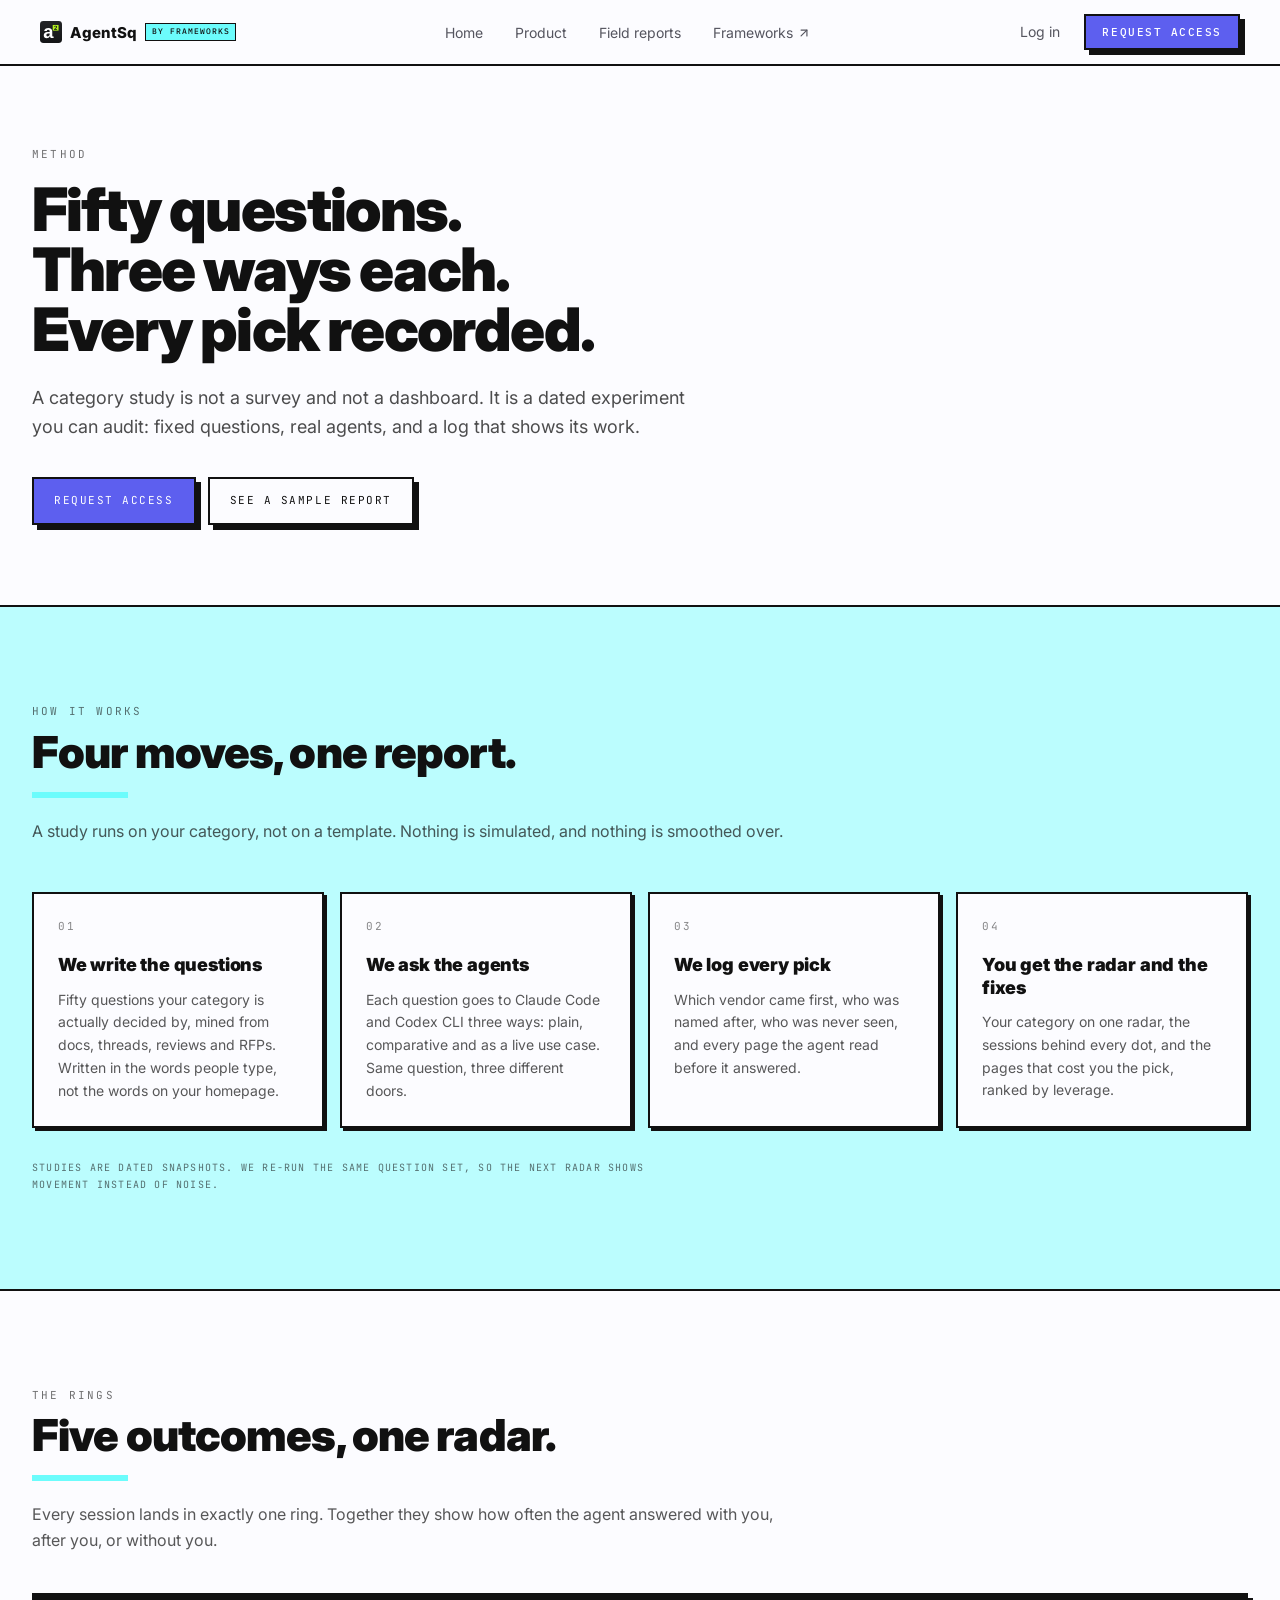
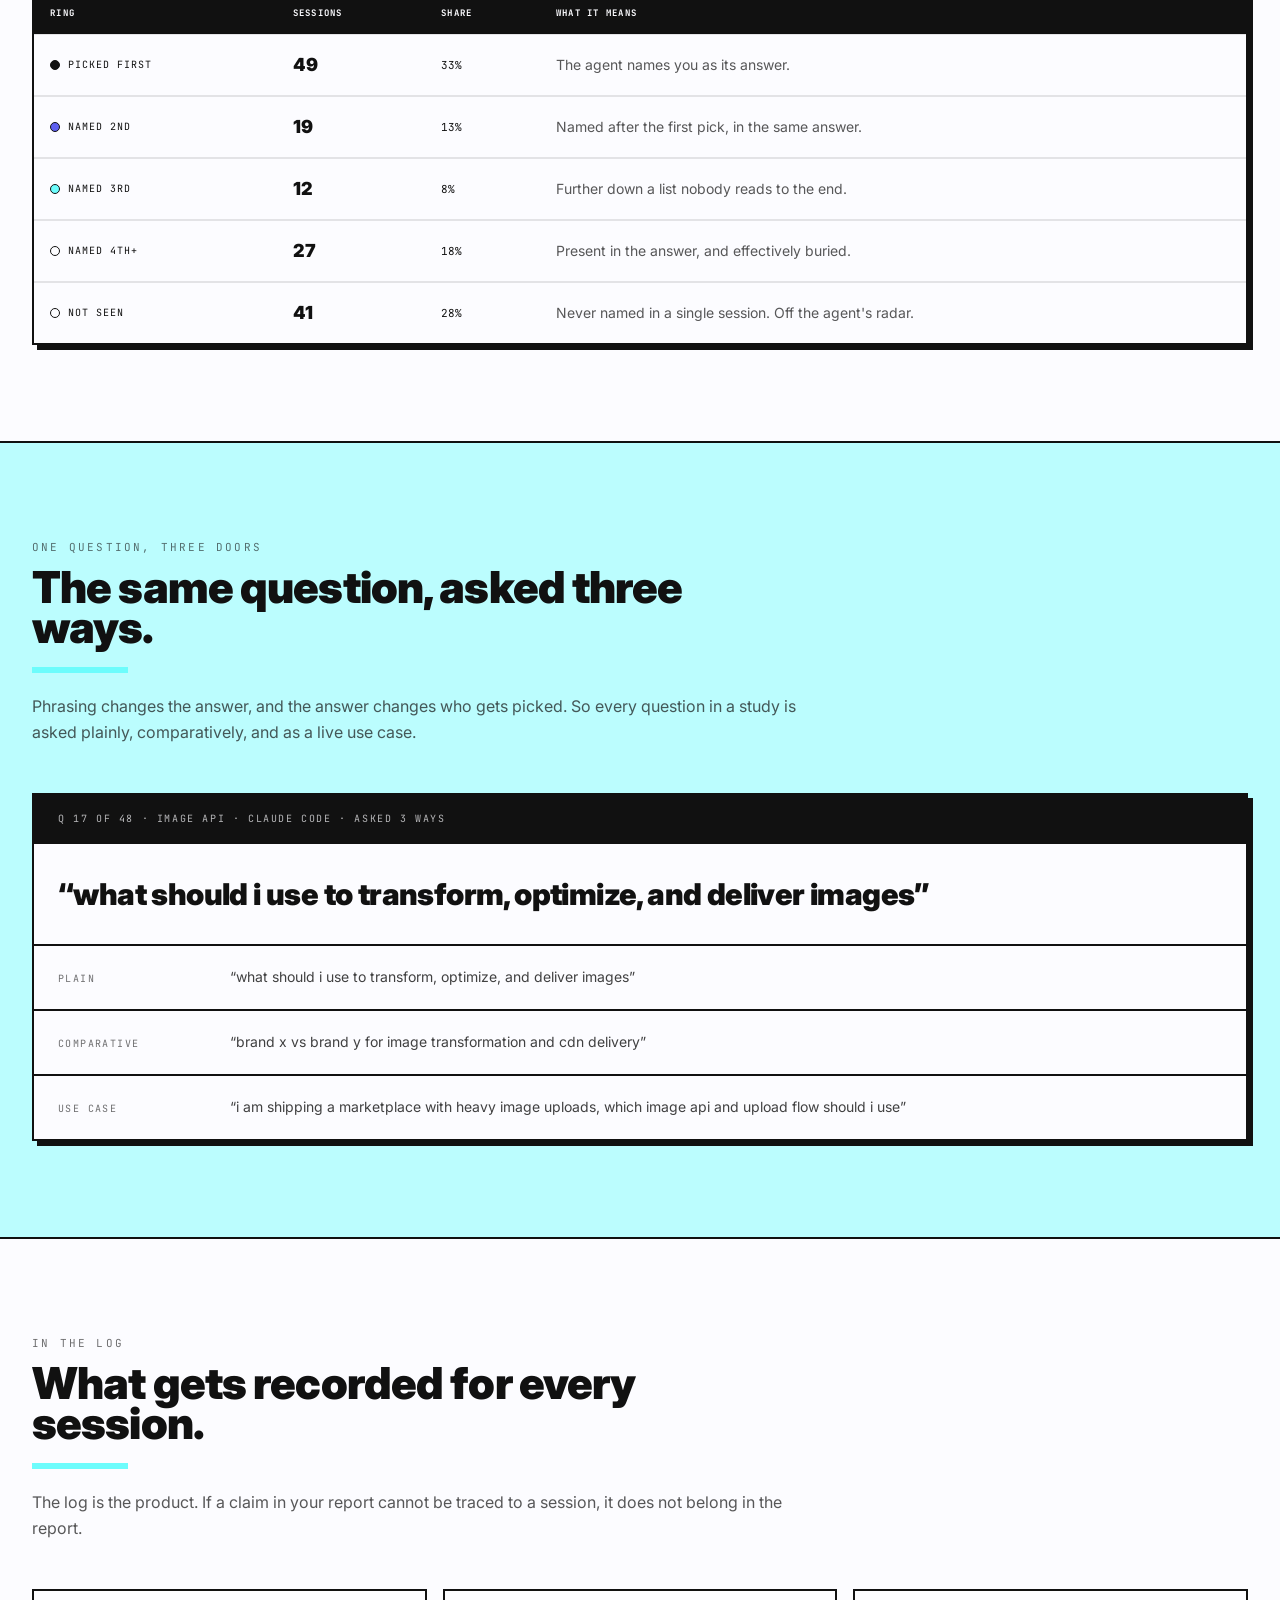
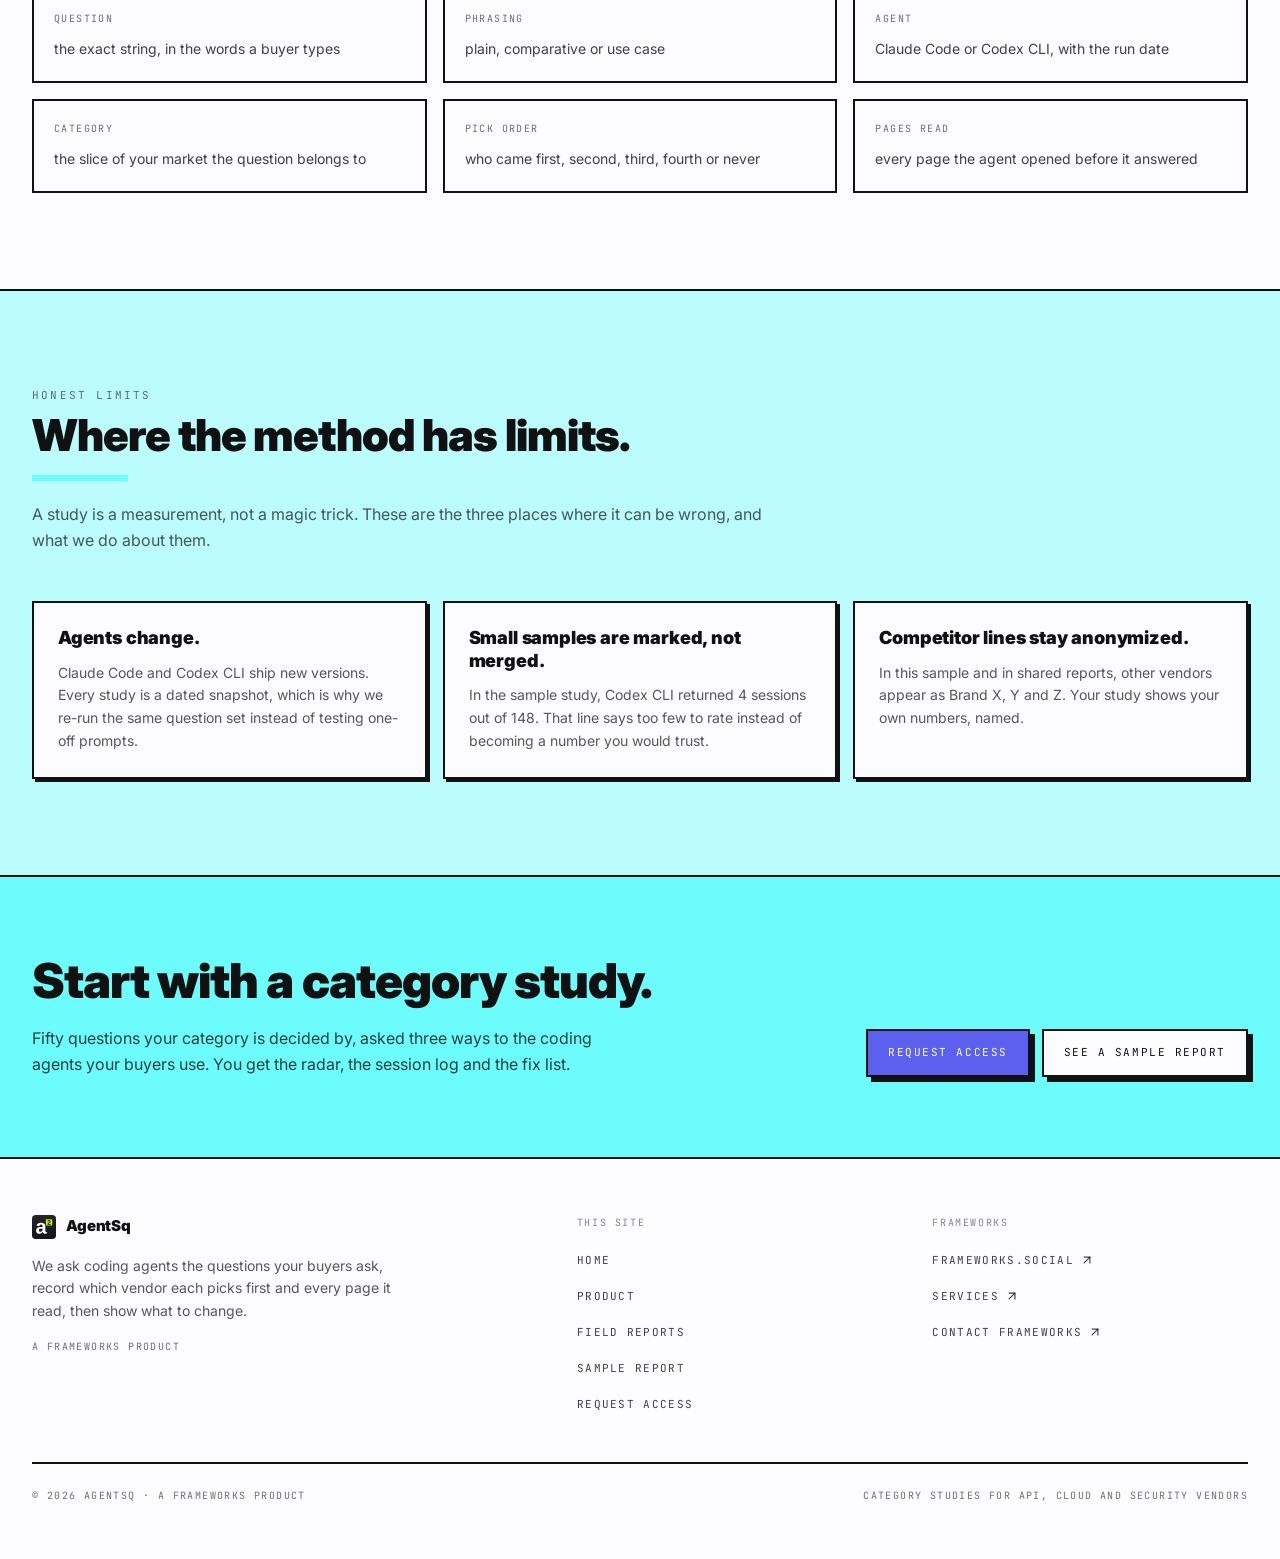
==== commit 98fce7f1: "feat: nav, footer and copy updates; run request-access as a Cloudflare Worker - remove Pricing from " ====
--- a/site/method/index.html
+++ b/site/method/index.html
@@ -24,11 +24,10 @@
       <li><a href="../" class="site-header__link">Home</a></li>
       <li><a href="../#product" class="site-header__link">Product</a></li>
       <li><a href="../#field-report" class="site-header__link">Field reports</a></li>
-      <li><a href="#" class="site-header__link">Pricing</a></li>
       <li><a href="https://frameworks.social" target="_blank" rel="noreferrer" class="site-header__link site-header__link--ext">Frameworks<svg xmlns="http://www.w3.org/2000/svg" width="24" height="24" viewBox="0 0 24 24" fill="none" stroke="currentColor" stroke-width="2" stroke-linecap="round" stroke-linejoin="round" class="site-header__ext-icon" aria-hidden="true"><path d="M7 7h10v10"></path><path d="M7 17 17 7"></path></svg></a></li>
     </ul>
     <div class="site-header__actions">
-      <a href="../signin/" class="site-header__link">Log in</a>
+      <a href="https://agentsq.co/signin" class="site-header__link">Log in</a>
       <a href="../request-access/" class="site-header__cta">Request access</a>
     </div>
     <button type="button" class="site-header__toggle" aria-expanded="false" aria-controls="mobile-menu"><span data-menu-label="">Menu</span><span class="site-header__burger" aria-hidden="true"><span></span><span></span></span></button>
@@ -38,15 +37,14 @@
       <li><a href="../">Home</a></li>
       <li><a href="../#product">Product</a></li>
       <li><a href="../#field-report">Field reports</a></li>
-      <li><a href="#">Pricing</a></li>
       <li><a href="https://frameworks.social" target="_blank" rel="noreferrer">Frameworks<svg xmlns="http://www.w3.org/2000/svg" width="24" height="24" viewBox="0 0 24 24" fill="none" stroke="currentColor" stroke-width="2" stroke-linecap="round" stroke-linejoin="round" class="site-header__ext-icon" aria-hidden="true"><path d="M7 7h10v10"></path><path d="M7 17 17 7"></path></svg></a></li>
-      <li><a href="../signin/">Log in</a></li>
+      <li><a href="https://agentsq.co/signin">Log in</a></li>
     </ul>
     <a href="../request-access/" class="site-header__cta">Request access</a>
   </div>
 </header>
 <main class="site-main flex-1"><section class="border-b-2 border-ink bg-paper"><div class="mx-auto max-w-7xl px-5 py-14 sm:px-8 lg:py-20"><p class="font-mono text-[11px] uppercase tracking-[0.2em] text-ink/60">Method</p><h1 class="mt-4 max-w-4xl text-4xl font-black leading-[0.98] tracking-[-0.03em] sm:text-5xl lg:text-6xl">Fifty questions.<br>Three ways each.<br>Every pick recorded.</h1><p class="mt-6 max-w-2xl text-lg leading-relaxed text-ink/75">A category study is not a survey and not a dashboard. It is a dated experiment you can audit: fixed questions, real agents, and a log that shows its work.</p><div class="mt-9 flex flex-wrap gap-3"><a class="inline-flex min-h-[48px] items-center justify-center gap-2 border-2 border-ink px-5 py-3 text-center font-mono text-[11px] uppercase leading-tight tracking-[0.14em] transition-transform duration-150 hover:-translate-y-[2px] active:translate-y-0 bg-electric text-white fw-shadow" href="../request-access/">Request access</a><a class="inline-flex min-h-[48px] items-center justify-center gap-2 border-2 border-ink px-5 py-3 text-center font-mono text-[11px] uppercase leading-tight tracking-[0.14em] transition-transform duration-150 hover:-translate-y-[2px] active:translate-y-0 bg-paper text-ink fw-shadow" href="../sample-report/">See a sample report</a></div></div></section><section class="border-b-2 border-ink bg-signal/45"><div class="mx-auto max-w-7xl px-5 py-16 sm:px-8 lg:py-24"><div class="max-w-3xl "><p class="font-mono text-[11px] uppercase tracking-[0.2em] text-ink/60">How it works</p><h2 class="mt-3 text-3xl font-black leading-[1.05] tracking-[-0.02em] sm:text-4xl lg:text-[2.75rem]">Four moves, one report.</h2><div class="mt-5 h-[6px] w-24 bg-signal"></div><p class="mt-5 text-base leading-relaxed text-ink/70">A study runs on your category, not on a template. Nothing is simulated, and nothing is smoothed over.</p></div><ol class="mt-12 grid gap-4 lg:grid-cols-4"><li class="flex flex-col border-2 border-ink bg-paper p-6 fw-shadow-sm"><span class="font-mono text-[11px] uppercase tracking-[0.18em] text-ink/50">01</span><h3 class="mt-5 text-lg font-black leading-tight tracking-[-0.01em]">We write the questions</h3><p class="mt-3 text-sm leading-relaxed text-ink/70">Fifty questions your category is actually decided by, mined from docs, threads, reviews and RFPs. Written in the words people type, not the words on your homepage.</p></li><li class="flex flex-col border-2 border-ink bg-paper p-6 fw-shadow-sm"><span class="font-mono text-[11px] uppercase tracking-[0.18em] text-ink/50">02</span><h3 class="mt-5 text-lg font-black leading-tight tracking-[-0.01em]">We ask the agents</h3><p class="mt-3 text-sm leading-relaxed text-ink/70">Each question goes to Claude Code and Codex CLI three ways: plain, comparative and as a live use case. Same question, three different doors.</p></li><li class="flex flex-col border-2 border-ink bg-paper p-6 fw-shadow-sm"><span class="font-mono text-[11px] uppercase tracking-[0.18em] text-ink/50">03</span><h3 class="mt-5 text-lg font-black leading-tight tracking-[-0.01em]">We log every pick</h3><p class="mt-3 text-sm leading-relaxed text-ink/70">Which vendor came first, who was named after, who was never seen, and every page the agent read before it answered.</p></li><li class="flex flex-col border-2 border-ink bg-paper p-6 fw-shadow-sm"><span class="font-mono text-[11px] uppercase tracking-[0.18em] text-ink/50">04</span><h3 class="mt-5 text-lg font-black leading-tight tracking-[-0.01em]">You get the radar and the fixes</h3><p class="mt-3 text-sm leading-relaxed text-ink/70">Your category on one radar, the sessions behind every dot, and the pages that cost you the pick, ranked by leverage.</p></li></ol><p class="mt-8 max-w-2xl font-mono text-[10px] uppercase leading-relaxed tracking-[0.12em] text-ink/60">Studies are dated snapshots. We re-run the same question set, so the next radar shows movement instead of noise.</p></div></section><section class="border-b-2 border-ink bg-paper"><div class="mx-auto max-w-7xl px-5 py-16 sm:px-8 lg:py-24"><div class="max-w-3xl "><p class="font-mono text-[11px] uppercase tracking-[0.2em] text-ink/60">The rings</p><h2 class="mt-3 text-3xl font-black leading-[1.05] tracking-[-0.02em] sm:text-4xl lg:text-[2.75rem]">Five outcomes, one radar.</h2><div class="mt-5 h-[6px] w-24 bg-signal"></div><p class="mt-5 text-base leading-relaxed text-ink/70">Every session lands in exactly one ring. Together they show how often the agent answered with you, after you, or without you.</p></div><div class="mt-10 overflow-x-auto border-2 border-ink bg-paper fw-shadow"><table class="w-full min-w-[640px] border-collapse text-left"><thead><tr class="bg-ink text-paper"><th class="px-4 py-3 font-mono text-[9px] uppercase tracking-[0.14em]">Ring</th><th class="px-4 py-3 font-mono text-[9px] uppercase tracking-[0.14em]">Sessions</th><th class="px-4 py-3 font-mono text-[9px] uppercase tracking-[0.14em]">Share</th><th class="px-4 py-3 font-mono text-[9px] uppercase tracking-[0.14em]">What it means</th></tr></thead><tbody><tr class="border-t-2 border-ink/10"><td class="px-4 py-4"><span class="flex items-center gap-2 font-mono text-[10px] uppercase tracking-[0.1em]"><span class="h-2.5 w-2.5 shrink-0 rounded-full border border-ink" style="background: rgb(17, 17, 17);"></span>PICKED FIRST</span></td><td class="px-4 py-4 text-lg font-black">49</td><td class="px-4 py-4 font-mono text-[11px]">33%</td><td class="px-4 py-4 text-sm text-ink/70">The agent names you as its answer.</td></tr><tr class="border-t-2 border-ink/10"><td class="px-4 py-4"><span class="flex items-center gap-2 font-mono text-[10px] uppercase tracking-[0.1em]"><span class="h-2.5 w-2.5 shrink-0 rounded-full border border-ink" style="background: rgb(93, 95, 239);"></span>NAMED 2ND</span></td><td class="px-4 py-4 text-lg font-black">19</td><td class="px-4 py-4 font-mono text-[11px]">13%</td><td class="px-4 py-4 text-sm text-ink/70">Named after the first pick, in the same answer.</td></tr><tr class="border-t-2 border-ink/10"><td class="px-4 py-4"><span class="flex items-center gap-2 font-mono text-[10px] uppercase tracking-[0.1em]"><span class="h-2.5 w-2.5 shrink-0 rounded-full border border-ink" style="background: rgb(108, 252, 252);"></span>NAMED 3RD</span></td><td class="px-4 py-4 text-lg font-black">12</td><td class="px-4 py-4 font-mono text-[11px]">8%</td><td class="px-4 py-4 text-sm text-ink/70">Further down a list nobody reads to the end.</td></tr><tr class="border-t-2 border-ink/10"><td class="px-4 py-4"><span class="flex items-center gap-2 font-mono text-[10px] uppercase tracking-[0.1em]"><span class="h-2.5 w-2.5 shrink-0 rounded-full border border-ink" style="background: rgb(252, 252, 255);"></span>NAMED 4TH+</span></td><td class="px-4 py-4 text-lg font-black">27</td><td class="px-4 py-4 font-mono text-[11px]">18%</td><td class="px-4 py-4 text-sm text-ink/70">Present in the answer, and effectively buried.</td></tr><tr class="border-t-2 border-ink/10"><td class="px-4 py-4"><span class="flex items-center gap-2 font-mono text-[10px] uppercase tracking-[0.1em]"><span class="h-2.5 w-2.5 shrink-0 rounded-full border border-ink" style="background: transparent;"></span>NOT SEEN</span></td><td class="px-4 py-4 text-lg font-black">41</td><td class="px-4 py-4 font-mono text-[11px]">28%</td><td class="px-4 py-4 text-sm text-ink/70">Never named in a single session. Off the agent's radar.</td></tr></tbody></table></div></div></section><section class="border-b-2 border-ink bg-signal/45"><div class="mx-auto max-w-7xl px-5 py-16 sm:px-8 lg:py-24"><div class="max-w-3xl "><p class="font-mono text-[11px] uppercase tracking-[0.2em] text-ink/60">One question, three doors</p><h2 class="mt-3 text-3xl font-black leading-[1.05] tracking-[-0.02em] sm:text-4xl lg:text-[2.75rem]">The same question, asked three ways.</h2><div class="mt-5 h-[6px] w-24 bg-signal"></div><p class="mt-5 text-base leading-relaxed text-ink/70">Phrasing changes the answer, and the answer changes who gets picked. So every question in a study is asked plainly, comparatively, and as a live use case.</p></div><div class="mt-12 border-2 border-ink bg-paper fw-shadow"><div class="border-b-2 border-ink bg-ink px-6 py-4"><p class="font-mono text-[10px] uppercase tracking-[0.16em] text-paper/70">Q 17 of 48 · Image API · Claude Code · asked 3 ways</p></div><p class="px-6 py-8 text-2xl font-black leading-tight tracking-[-0.02em] sm:text-3xl">“what should i use to transform, optimize, and deliver images”</p><div class="divide-y-2 divide-ink border-t-2 border-ink"><div class="grid gap-3 px-6 py-5 sm:grid-cols-[160px_1fr] sm:items-baseline"><span class="font-mono text-[10px] uppercase tracking-[0.14em] text-ink/60">Plain</span><p class="text-sm leading-relaxed text-ink/80">“what should i use to transform, optimize, and deliver images”</p></div><div class="grid gap-3 px-6 py-5 sm:grid-cols-[160px_1fr] sm:items-baseline"><span class="font-mono text-[10px] uppercase tracking-[0.14em] text-ink/60">Comparative</span><p class="text-sm leading-relaxed text-ink/80">“brand x vs brand y for image transformation and cdn delivery”</p></div><div class="grid gap-3 px-6 py-5 sm:grid-cols-[160px_1fr] sm:items-baseline"><span class="font-mono text-[10px] uppercase tracking-[0.14em] text-ink/60">Use case</span><p class="text-sm leading-relaxed text-ink/80">“i am shipping a marketplace with heavy image uploads, which image api and upload flow should i use”</p></div></div></div></div></section><section class="border-b-2 border-ink bg-paper"><div class="mx-auto max-w-7xl px-5 py-16 sm:px-8 lg:py-24"><div class="max-w-3xl "><p class="font-mono text-[11px] uppercase tracking-[0.2em] text-ink/60">In the log</p><h2 class="mt-3 text-3xl font-black leading-[1.05] tracking-[-0.02em] sm:text-4xl lg:text-[2.75rem]">What gets recorded for every session.</h2><div class="mt-5 h-[6px] w-24 bg-signal"></div><p class="mt-5 text-base leading-relaxed text-ink/70">The log is the product. If a claim in your report cannot be traced to a session, it does not belong in the report.</p></div><dl class="mt-12 grid gap-4 sm:grid-cols-2 lg:grid-cols-3"><div class="border-2 border-ink bg-paper p-5"><dt class="font-mono text-[10px] uppercase tracking-[0.14em] text-ink/60">Question</dt><dd class="mt-3 text-sm leading-relaxed text-ink/80">the exact string, in the words a buyer types</dd></div><div class="border-2 border-ink bg-paper p-5"><dt class="font-mono text-[10px] uppercase tracking-[0.14em] text-ink/60">Phrasing</dt><dd class="mt-3 text-sm leading-relaxed text-ink/80">plain, comparative or use case</dd></div><div class="border-2 border-ink bg-paper p-5"><dt class="font-mono text-[10px] uppercase tracking-[0.14em] text-ink/60">Agent</dt><dd class="mt-3 text-sm leading-relaxed text-ink/80">Claude Code or Codex CLI, with the run date</dd></div><div class="border-2 border-ink bg-paper p-5"><dt class="font-mono text-[10px] uppercase tracking-[0.14em] text-ink/60">Category</dt><dd class="mt-3 text-sm leading-relaxed text-ink/80">the slice of your market the question belongs to</dd></div><div class="border-2 border-ink bg-paper p-5"><dt class="font-mono text-[10px] uppercase tracking-[0.14em] text-ink/60">Pick order</dt><dd class="mt-3 text-sm leading-relaxed text-ink/80">who came first, second, third, fourth or never</dd></div><div class="border-2 border-ink bg-paper p-5"><dt class="font-mono text-[10px] uppercase tracking-[0.14em] text-ink/60">Pages read</dt><dd class="mt-3 text-sm leading-relaxed text-ink/80">every page the agent opened before it answered</dd></div></dl></div></section><section class="border-b-2 border-ink bg-signal/45"><div class="mx-auto max-w-7xl px-5 py-16 sm:px-8 lg:py-24"><div class="max-w-3xl "><p class="font-mono text-[11px] uppercase tracking-[0.2em] text-ink/60">Honest limits</p><h2 class="mt-3 text-3xl font-black leading-[1.05] tracking-[-0.02em] sm:text-4xl lg:text-[2.75rem]">Where the method has limits.</h2><div class="mt-5 h-[6px] w-24 bg-signal"></div><p class="mt-5 text-base leading-relaxed text-ink/70">A study is a measurement, not a magic trick. These are the three places where it can be wrong, and what we do about them.</p></div><div class="mt-12 grid gap-4 lg:grid-cols-3"><div class="border-2 border-ink bg-paper p-6 fw-shadow-sm"><h3 class="text-lg font-black leading-tight tracking-[-0.01em]">Agents change.</h3><p class="mt-3 text-sm leading-relaxed text-ink/70">Claude Code and Codex CLI ship new versions. Every study is a dated snapshot, which is why we re-run the same question set instead of testing one-off prompts.</p></div><div class="border-2 border-ink bg-paper p-6 fw-shadow-sm"><h3 class="text-lg font-black leading-tight tracking-[-0.01em]">Small samples are marked, not merged.</h3><p class="mt-3 text-sm leading-relaxed text-ink/70">In the sample study, Codex CLI returned 4 sessions out of 148. That line says too few to rate instead of becoming a number you would trust.</p></div><div class="border-2 border-ink bg-paper p-6 fw-shadow-sm"><h3 class="text-lg font-black leading-tight tracking-[-0.01em]">Competitor lines stay anonymized.</h3><p class="mt-3 text-sm leading-relaxed text-ink/70">In this sample and in shared reports, other vendors appear as Brand X, Y and Z. Your study shows your own numbers, named.</p></div></div></div></section><section class="border-b-2 border-ink bg-signal"><div class="mx-auto grid max-w-7xl gap-8 px-5 py-16 sm:px-8 lg:grid-cols-[1.4fr_1fr] lg:items-end lg:py-20"><div><h2 class="text-3xl font-black leading-[1.05] tracking-[-0.02em] sm:text-4xl lg:text-5xl">Start with a category study.</h2><p class="mt-5 max-w-xl text-base leading-relaxed text-ink/80">Fifty questions your category is decided by, asked three ways to the coding agents your buyers use. You get the radar, the session log and the fix list.</p></div><div class="flex flex-wrap gap-3 lg:justify-end"><a class="inline-flex min-h-[48px] items-center justify-center gap-2 border-2 border-ink px-5 py-3 text-center font-mono text-[11px] uppercase leading-tight tracking-[0.14em] transition-transform duration-150 hover:-translate-y-[2px] active:translate-y-0 bg-electric text-white fw-shadow" href="../request-access/">Request access</a><a class="inline-flex min-h-[48px] items-center justify-center gap-2 border-2 border-ink px-5 py-3 text-center font-mono text-[11px] uppercase leading-tight tracking-[0.14em] transition-transform duration-150 hover:-translate-y-[2px] active:translate-y-0 bg-paper text-ink fw-shadow" href="../sample-report/">See a sample report</a></div></div></section></main>
-<footer class="bg-paper"><div class="mx-auto max-w-7xl px-5 py-14 sm:px-8"><div class="grid gap-10 lg:grid-cols-[1.6fr_1fr_1fr]"><div><div class="flex items-center gap-2.5"><svg xmlns="http://www.w3.org/2000/svg" class="h-6 w-6" aria-hidden="true" focusable="false" viewBox="0 0 64 64"><defs><linearGradient id="a2g-f" x1="0" y1="0" x2="0" y2="1"><stop offset="0" stop-color="#232426"/><stop offset="1" stop-color="#141517"/></linearGradient></defs><rect width="64" height="64" rx="10" fill="url(#a2g-f)"/><path fill="#FFFFFF" d="M19.65 50Q15.52 50 13.21 47.75Q10.89 45.5 10.89 41.43Q10.89 37.01 13.77 34.7Q16.65 32.38 22.12 32.33L28.25 32.23V30.78Q28.25 27.99 27.27 26.64Q26.3 25.29 24.09 25.29Q22.04 25.29 21.08 26.22Q20.12 27.15 19.89 29.31L12.18 28.94Q12.89 24.79 15.98 22.64Q19.07 20.5 24.41 20.5Q29.8 20.5 32.72 23.16Q35.64 25.81 35.64 30.7V41.06Q35.64 43.45 36.17 44.36Q36.71 45.27 37.98 45.27Q38.82 45.27 39.61 45.11V49.11Q38.95 49.26 38.42 49.4Q37.9 49.53 37.37 49.61Q36.84 49.68 36.25 49.74Q35.66 49.79 34.87 49.79Q32.09 49.79 30.76 48.42Q29.43 47.06 29.17 44.4H29.01Q25.91 50 19.65 50ZM28.25 36.3 24.46 36.35Q21.88 36.46 20.81 36.92Q19.73 37.38 19.16 38.33Q18.6 39.27 18.6 40.85Q18.6 42.87 19.53 43.86Q20.46 44.85 22.02 44.85Q23.75 44.85 25.18 43.9Q26.62 42.95 27.43 41.28Q28.25 39.61 28.25 37.75Z"/><rect x="37" y="11.5" width="17" height="16.5" fill="#B5F21F"/><path fill="#161718" d="M41.26 25.9V24.22Q41.73 23.18 42.61 22.19Q43.48 21.2 44.8 20.13Q46.08 19.1 46.59 18.43Q47.1 17.75 47.1 17.11Q47.1 15.53 45.51 15.53Q44.73 15.53 44.33 15.94Q43.92 16.36 43.8 17.2L41.36 17.06Q41.57 15.37 42.62 14.49Q43.68 13.6 45.49 13.6Q47.45 13.6 48.5 14.49Q49.55 15.39 49.55 17.01Q49.55 17.86 49.22 18.55Q48.88 19.23 48.36 19.81Q47.83 20.4 47.19 20.9Q46.55 21.41 45.95 21.89Q45.35 22.37 44.85 22.86Q44.36 23.35 44.12 23.91H49.74V25.9Z"/></svg><span class="text-[15px] font-black tracking-[-0.01em]">AgentSq</span></div><p class="mt-4 max-w-sm text-sm leading-relaxed text-ink/70">We ask coding agents the questions your buyers ask, record which vendor each picks first and every page it read, then show what to change.</p><p class="mt-4 font-mono text-[10px] uppercase tracking-[0.14em] text-ink/60">A Frameworks product</p></div><div><p class="font-mono text-[10px] uppercase tracking-[0.16em] text-ink/50">This site</p><ul class="mt-4 space-y-3"><li><a class="font-mono text-[11px] uppercase tracking-[0.12em] text-ink/80 transition-colors hover:text-electric" href="../sample-report/">Sample report</a></li><li><a class="font-mono text-[11px] uppercase tracking-[0.12em] text-ink/80 transition-colors hover:text-electric" href="../request-access/">Request access</a></li></ul></div><div><p class="font-mono text-[10px] uppercase tracking-[0.16em] text-ink/50">Frameworks</p><ul class="mt-4 space-y-3"><li><a href="https://frameworks.social" target="_blank" rel="noreferrer" class="inline-flex items-center gap-1.5 font-mono text-[11px] uppercase tracking-[0.12em] text-ink/80 transition-colors hover:text-electric">frameworks.social<svg xmlns="http://www.w3.org/2000/svg" width="24" height="24" viewBox="0 0 24 24" fill="none" stroke="currentColor" stroke-width="2" stroke-linecap="round" stroke-linejoin="round" class="lucide lucide-arrow-up-right h-3.5 w-3.5"><path d="M7 7h10v10"></path><path d="M7 17 17 7"></path></svg></a></li><li><a href="https://frameworks.social/Services" target="_blank" rel="noreferrer" class="inline-flex items-center gap-1.5 font-mono text-[11px] uppercase tracking-[0.12em] text-ink/80 transition-colors hover:text-electric">Services<svg xmlns="http://www.w3.org/2000/svg" width="24" height="24" viewBox="0 0 24 24" fill="none" stroke="currentColor" stroke-width="2" stroke-linecap="round" stroke-linejoin="round" class="lucide lucide-arrow-up-right h-3.5 w-3.5"><path d="M7 7h10v10"></path><path d="M7 17 17 7"></path></svg></a></li><li><a href="https://frameworks.social/Contact" target="_blank" rel="noreferrer" class="inline-flex items-center gap-1.5 font-mono text-[11px] uppercase tracking-[0.12em] text-ink/80 transition-colors hover:text-electric">Contact Frameworks<svg xmlns="http://www.w3.org/2000/svg" width="24" height="24" viewBox="0 0 24 24" fill="none" stroke="currentColor" stroke-width="2" stroke-linecap="round" stroke-linejoin="round" class="lucide lucide-arrow-up-right h-3.5 w-3.5"><path d="M7 7h10v10"></path><path d="M7 17 17 7"></path></svg></a></li></ul></div></div><div class="mt-12 flex flex-col gap-3 border-t-2 border-ink pt-6 sm:flex-row sm:items-center sm:justify-between"><p class="font-mono text-[10px] uppercase tracking-[0.14em] text-ink/60">© <span data-year="">2026</span> AgentSq · a Frameworks product</p><p class="font-mono text-[10px] uppercase tracking-[0.14em] text-ink/60">Category studies for API, cloud and security vendors</p></div></div></footer>
+<footer class="bg-paper"><div class="mx-auto max-w-7xl px-5 py-14 sm:px-8"><div class="grid gap-10 lg:grid-cols-[1.6fr_1fr_1fr]"><div><div class="flex items-center gap-2.5"><svg xmlns="http://www.w3.org/2000/svg" class="h-6 w-6" aria-hidden="true" focusable="false" viewBox="0 0 64 64"><defs><linearGradient id="a2g-f" x1="0" y1="0" x2="0" y2="1"><stop offset="0" stop-color="#232426"/><stop offset="1" stop-color="#141517"/></linearGradient></defs><rect width="64" height="64" rx="10" fill="url(#a2g-f)"/><path fill="#FFFFFF" d="M19.65 50Q15.52 50 13.21 47.75Q10.89 45.5 10.89 41.43Q10.89 37.01 13.77 34.7Q16.65 32.38 22.12 32.33L28.25 32.23V30.78Q28.25 27.99 27.27 26.64Q26.3 25.29 24.09 25.29Q22.04 25.29 21.08 26.22Q20.12 27.15 19.89 29.31L12.18 28.94Q12.89 24.79 15.98 22.64Q19.07 20.5 24.41 20.5Q29.8 20.5 32.72 23.16Q35.64 25.81 35.64 30.7V41.06Q35.64 43.45 36.17 44.36Q36.71 45.27 37.98 45.27Q38.82 45.27 39.61 45.11V49.11Q38.95 49.26 38.42 49.4Q37.9 49.53 37.37 49.61Q36.84 49.68 36.25 49.74Q35.66 49.79 34.87 49.79Q32.09 49.79 30.76 48.42Q29.43 47.06 29.17 44.4H29.01Q25.91 50 19.65 50ZM28.25 36.3 24.46 36.35Q21.88 36.46 20.81 36.92Q19.73 37.38 19.16 38.33Q18.6 39.27 18.6 40.85Q18.6 42.87 19.53 43.86Q20.46 44.85 22.02 44.85Q23.75 44.85 25.18 43.9Q26.62 42.95 27.43 41.28Q28.25 39.61 28.25 37.75Z"/><rect x="37" y="11.5" width="17" height="16.5" fill="#B5F21F"/><path fill="#161718" d="M41.26 25.9V24.22Q41.73 23.18 42.61 22.19Q43.48 21.2 44.8 20.13Q46.08 19.1 46.59 18.43Q47.1 17.75 47.1 17.11Q47.1 15.53 45.51 15.53Q44.73 15.53 44.33 15.94Q43.92 16.36 43.8 17.2L41.36 17.06Q41.57 15.37 42.62 14.49Q43.68 13.6 45.49 13.6Q47.45 13.6 48.5 14.49Q49.55 15.39 49.55 17.01Q49.55 17.86 49.22 18.55Q48.88 19.23 48.36 19.81Q47.83 20.4 47.19 20.9Q46.55 21.41 45.95 21.89Q45.35 22.37 44.85 22.86Q44.36 23.35 44.12 23.91H49.74V25.9Z"/></svg><span class="text-[15px] font-black tracking-[-0.01em]">AgentSq</span></div><p class="mt-4 max-w-sm text-sm leading-relaxed text-ink/70">We ask coding agents the questions your buyers ask, record which vendor each picks first and every page it read, then show what to change.</p><p class="mt-4 font-mono text-[10px] uppercase tracking-[0.14em] text-ink/60">A Frameworks product</p></div><div><p class="font-mono text-[10px] uppercase tracking-[0.16em] text-ink/50">This site</p><ul class="mt-4 space-y-3"><li><a class="font-mono text-[11px] uppercase tracking-[0.12em] text-ink/80 transition-colors hover:text-electric" href="../">Home</a></li><li><a class="font-mono text-[11px] uppercase tracking-[0.12em] text-ink/80 transition-colors hover:text-electric" href="../#product">Product</a></li><li><a class="font-mono text-[11px] uppercase tracking-[0.12em] text-ink/80 transition-colors hover:text-electric" href="../#field-report">Field reports</a></li><li><a class="font-mono text-[11px] uppercase tracking-[0.12em] text-ink/80 transition-colors hover:text-electric" href="../sample-report/">Sample report</a></li><li><a class="font-mono text-[11px] uppercase tracking-[0.12em] text-ink/80 transition-colors hover:text-electric" href="../request-access/">Request access</a></li></ul></div><div><p class="font-mono text-[10px] uppercase tracking-[0.16em] text-ink/50">Frameworks</p><ul class="mt-4 space-y-3"><li><a href="https://frameworks.social" target="_blank" rel="noreferrer" class="inline-flex items-center gap-1.5 font-mono text-[11px] uppercase tracking-[0.12em] text-ink/80 transition-colors hover:text-electric">frameworks.social<svg xmlns="http://www.w3.org/2000/svg" width="24" height="24" viewBox="0 0 24 24" fill="none" stroke="currentColor" stroke-width="2" stroke-linecap="round" stroke-linejoin="round" class="lucide lucide-arrow-up-right h-3.5 w-3.5"><path d="M7 7h10v10"></path><path d="M7 17 17 7"></path></svg></a></li><li><a href="https://frameworks.social/Services" target="_blank" rel="noreferrer" class="inline-flex items-center gap-1.5 font-mono text-[11px] uppercase tracking-[0.12em] text-ink/80 transition-colors hover:text-electric">Services<svg xmlns="http://www.w3.org/2000/svg" width="24" height="24" viewBox="0 0 24 24" fill="none" stroke="currentColor" stroke-width="2" stroke-linecap="round" stroke-linejoin="round" class="lucide lucide-arrow-up-right h-3.5 w-3.5"><path d="M7 7h10v10"></path><path d="M7 17 17 7"></path></svg></a></li><li><a href="https://frameworks.social/Contact" target="_blank" rel="noreferrer" class="inline-flex items-center gap-1.5 font-mono text-[11px] uppercase tracking-[0.12em] text-ink/80 transition-colors hover:text-electric">Contact Frameworks<svg xmlns="http://www.w3.org/2000/svg" width="24" height="24" viewBox="0 0 24 24" fill="none" stroke="currentColor" stroke-width="2" stroke-linecap="round" stroke-linejoin="round" class="lucide lucide-arrow-up-right h-3.5 w-3.5"><path d="M7 7h10v10"></path><path d="M7 17 17 7"></path></svg></a></li></ul></div></div><div class="mt-12 flex flex-col gap-3 border-t-2 border-ink pt-6 sm:flex-row sm:items-center sm:justify-between"><p class="font-mono text-[10px] uppercase tracking-[0.14em] text-ink/60">© <span data-year="">2026</span> AgentSq · a Frameworks product</p><p class="font-mono text-[10px] uppercase tracking-[0.14em] text-ink/60">Category studies for API, cloud and security vendors</p></div></div></footer>
 </div></div>
 <script src="../assets/agent-squared.js"></script>
 </body>
